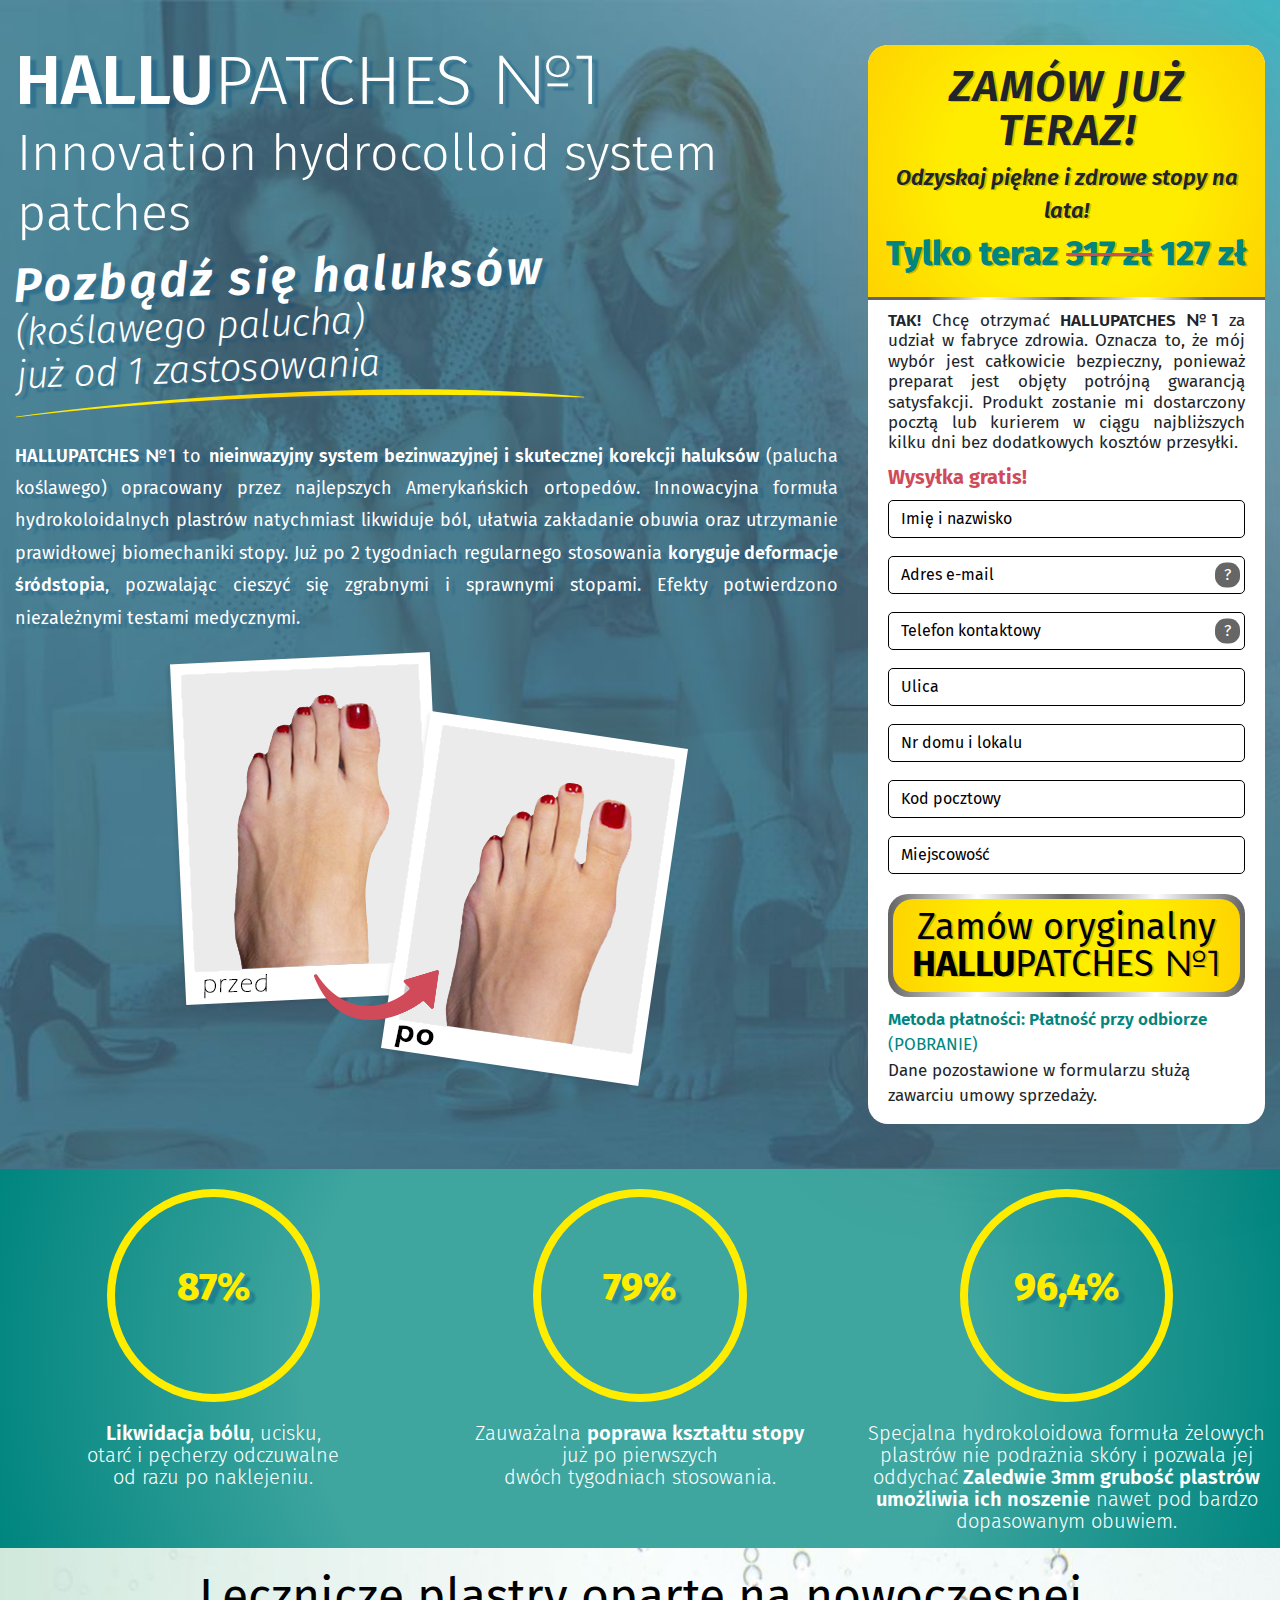
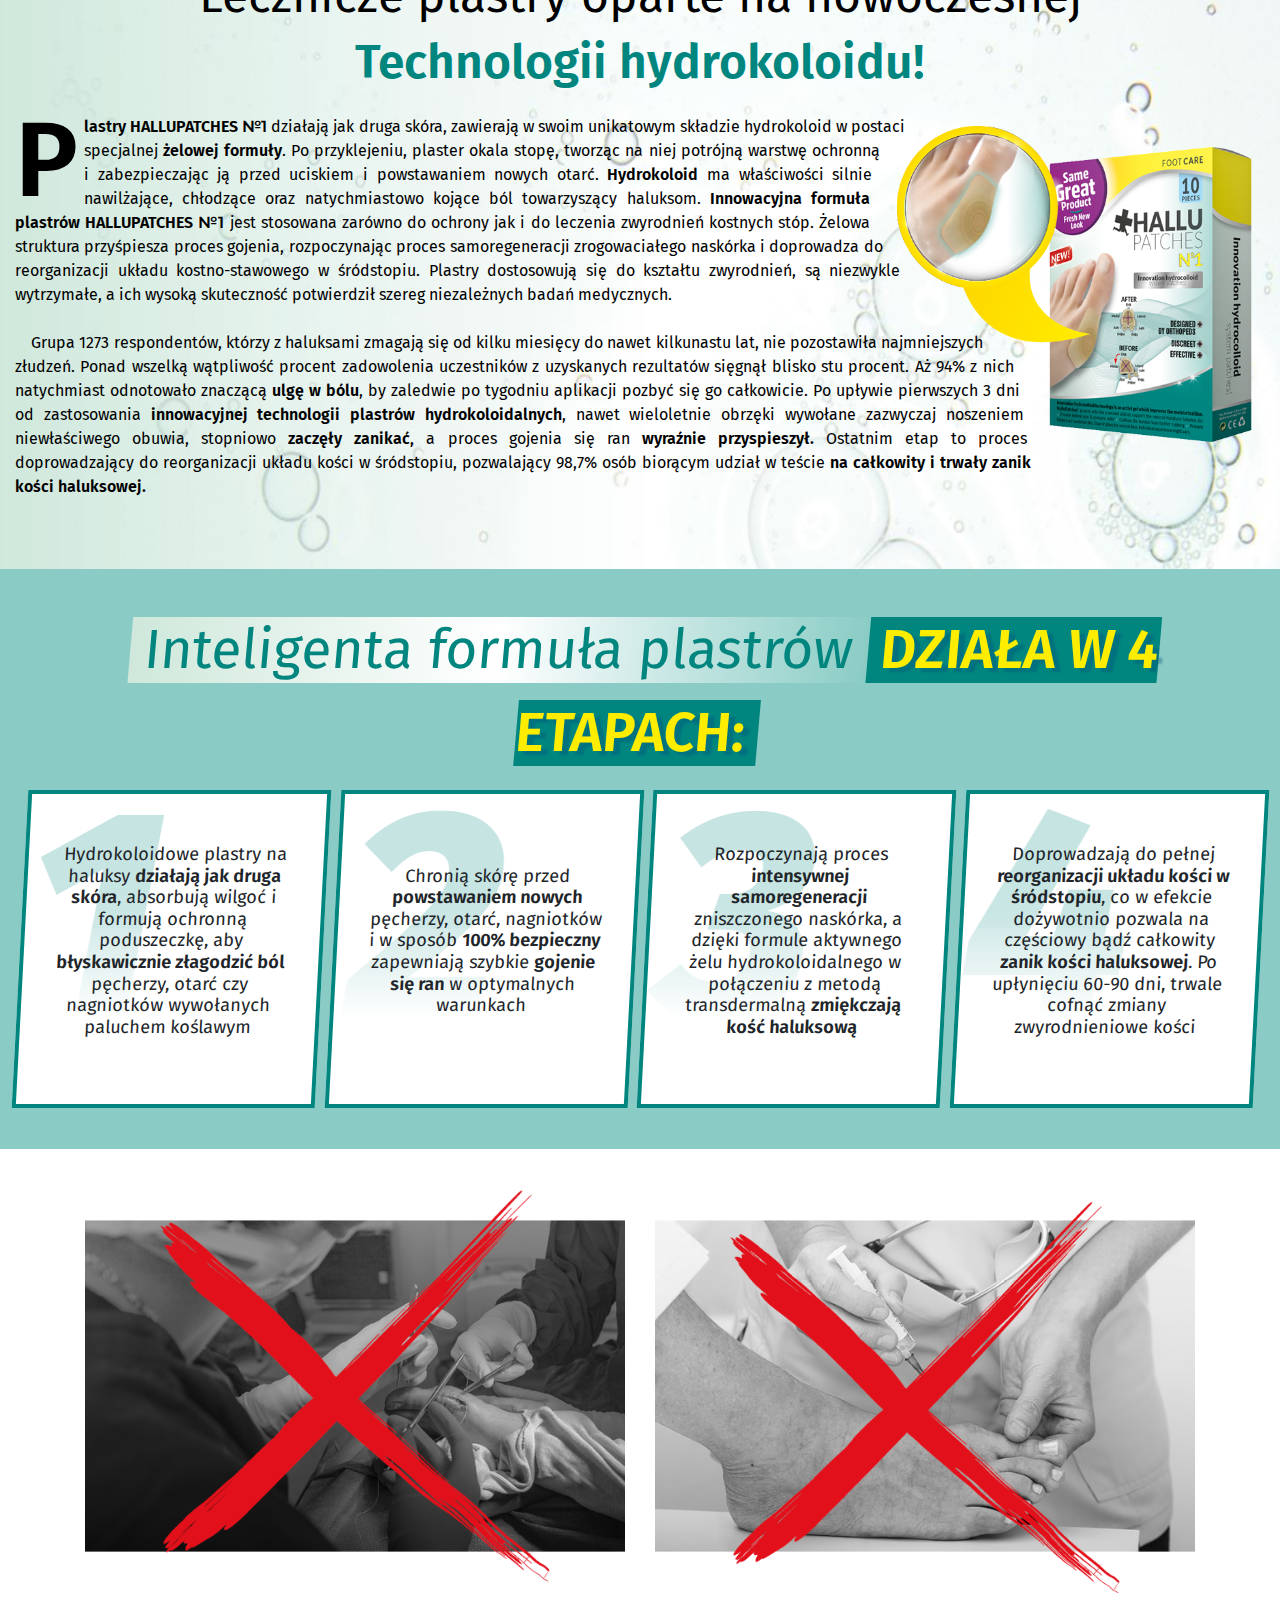
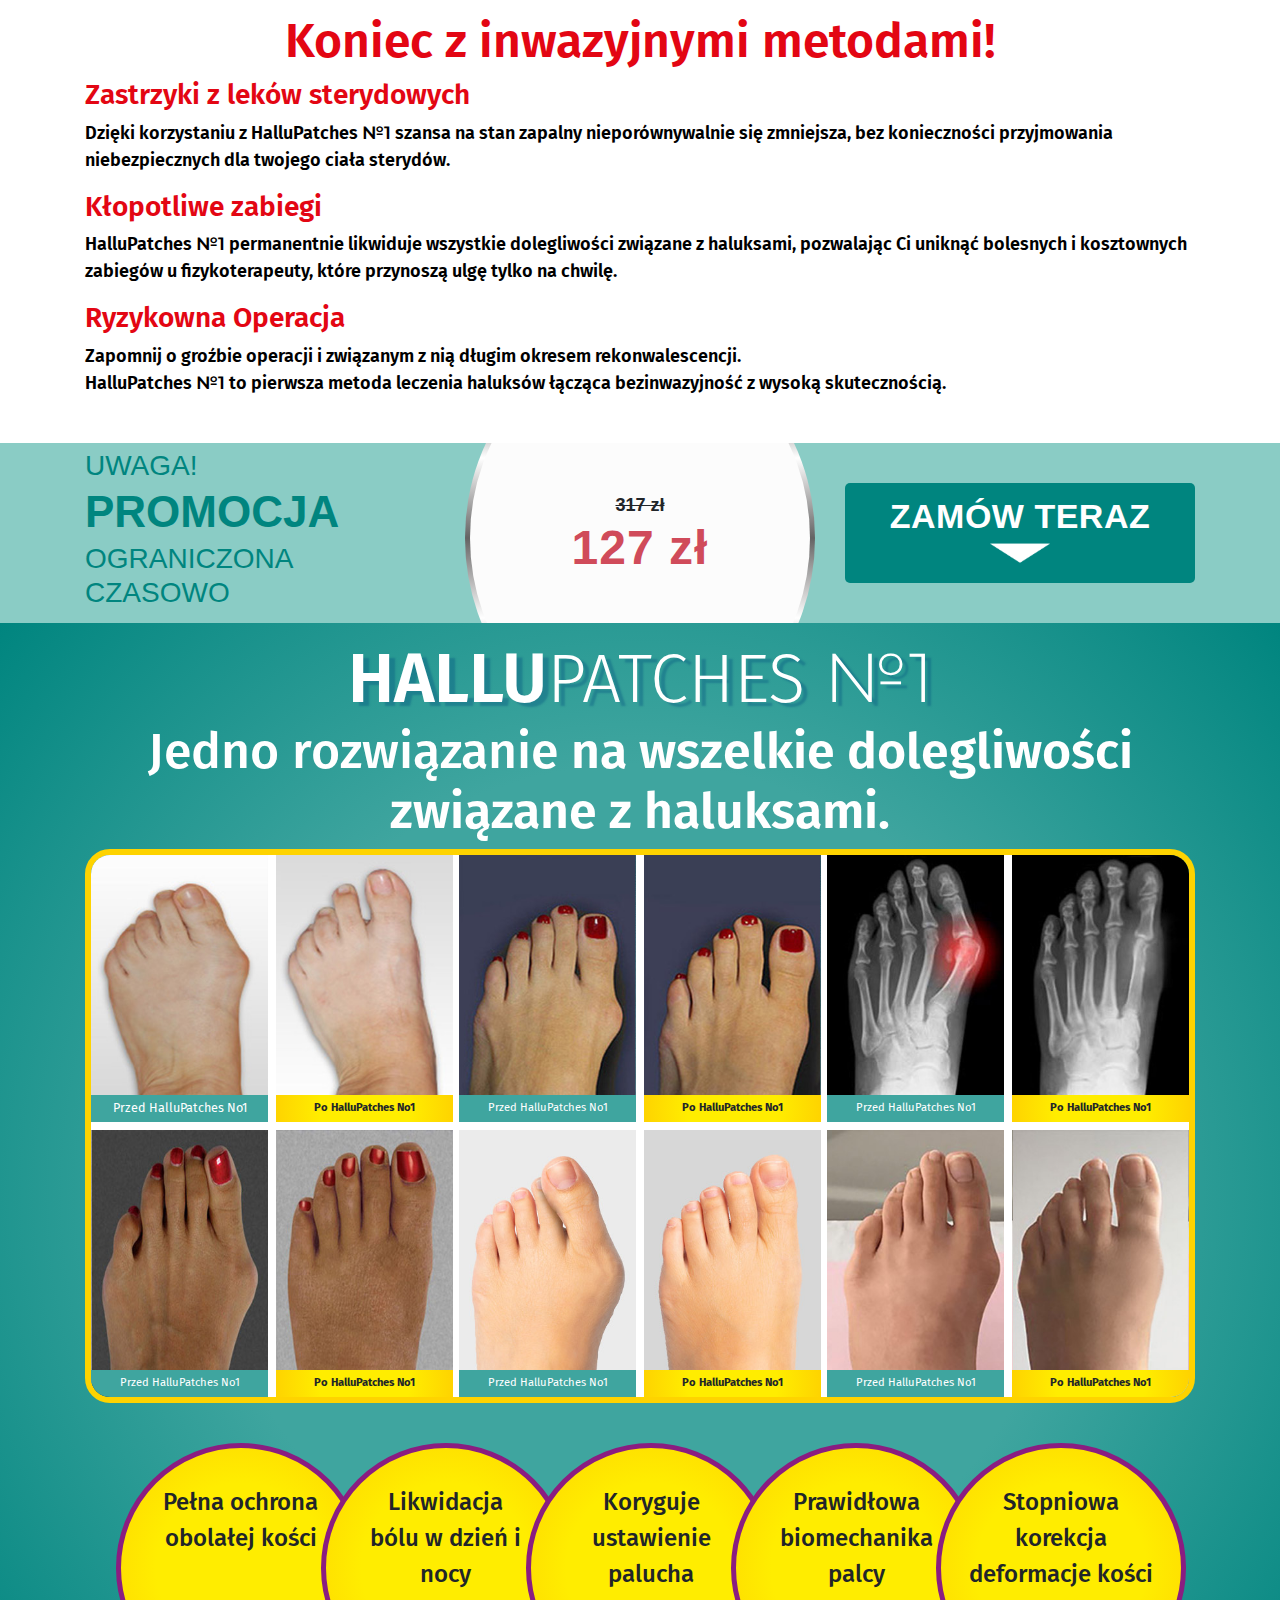
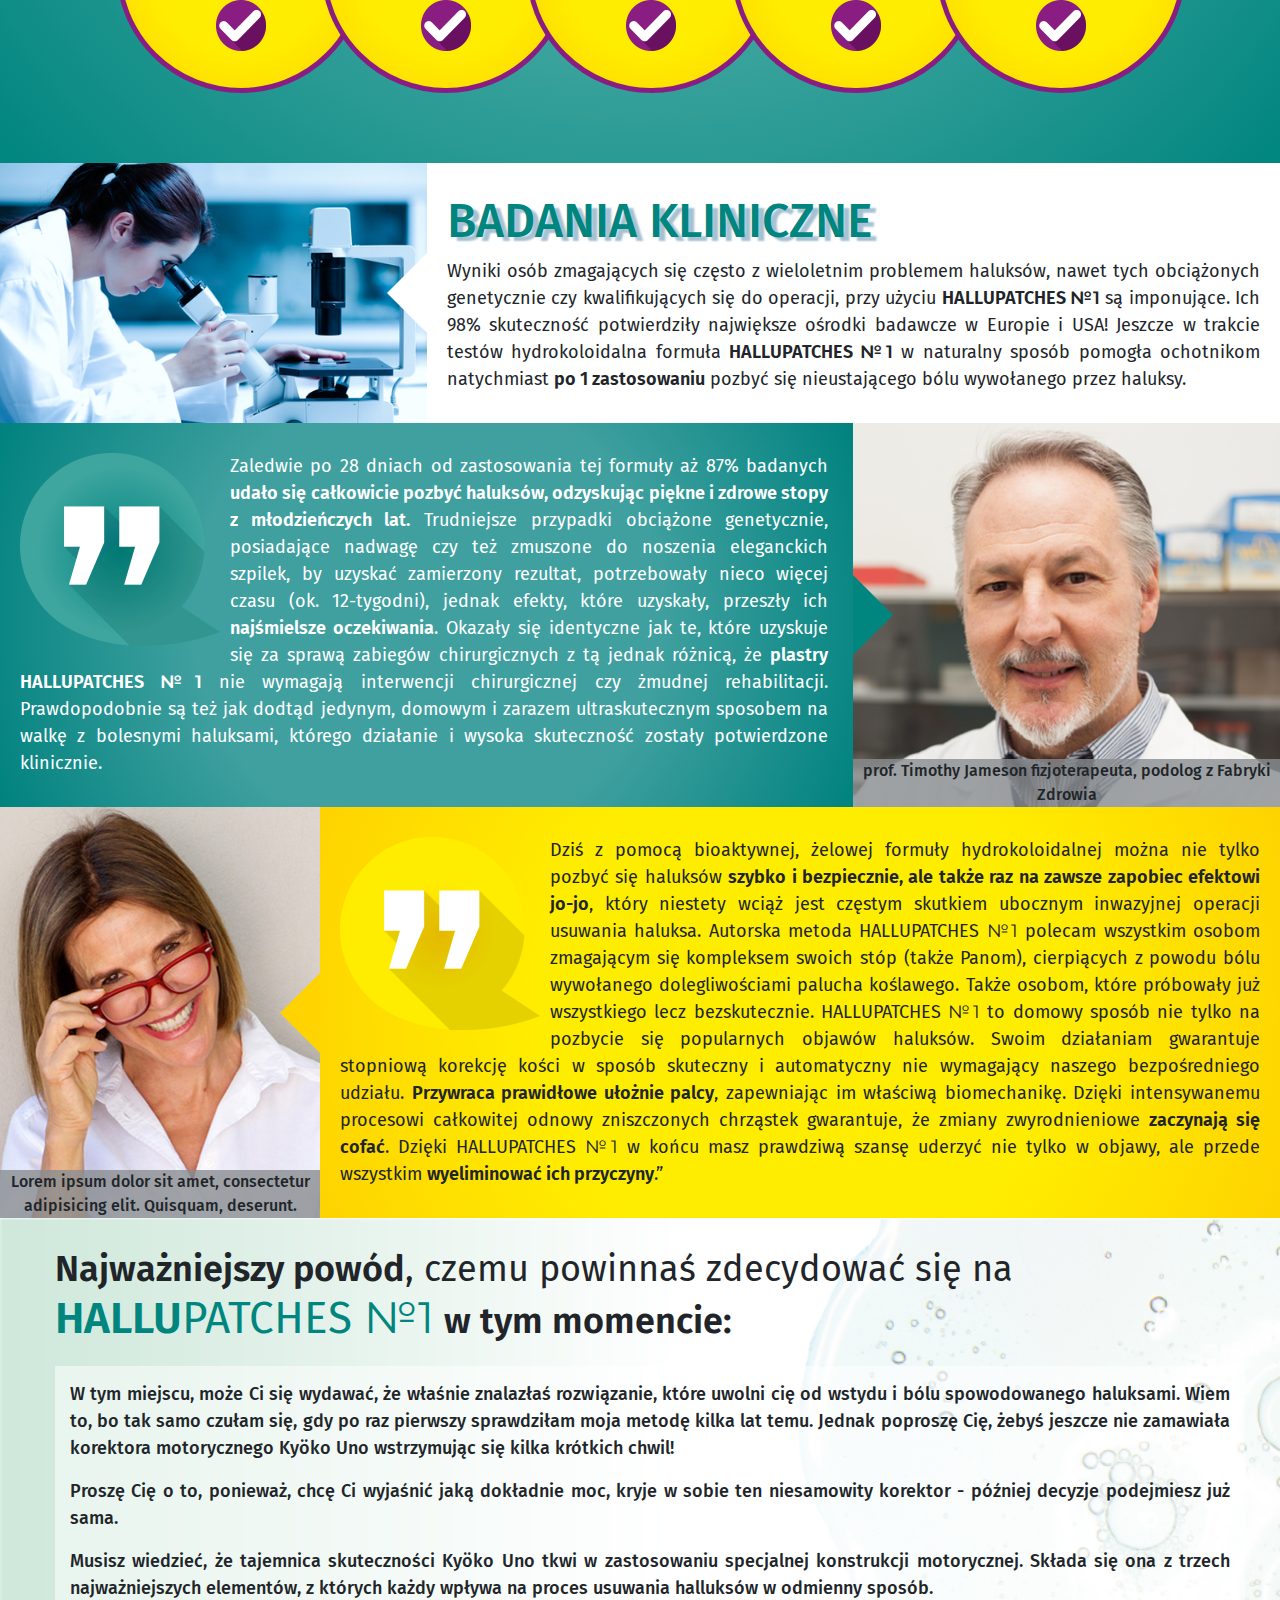
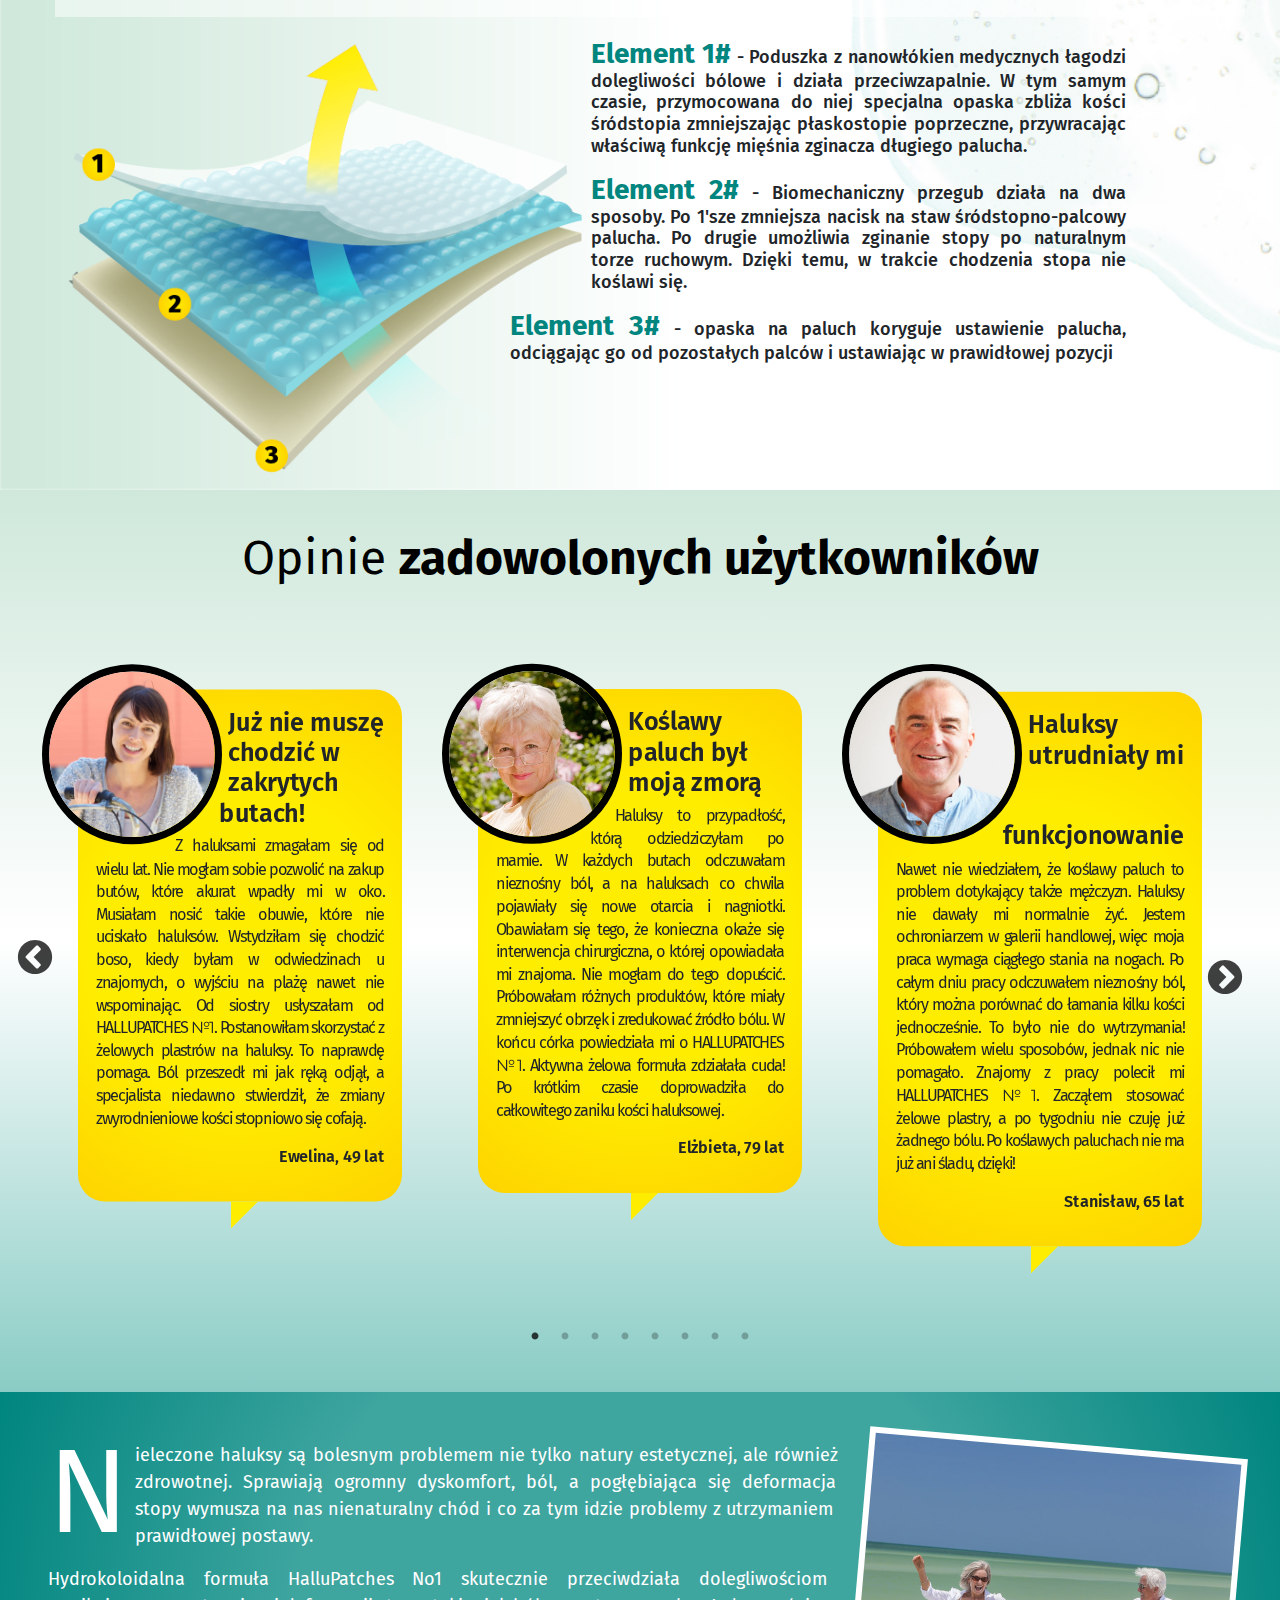
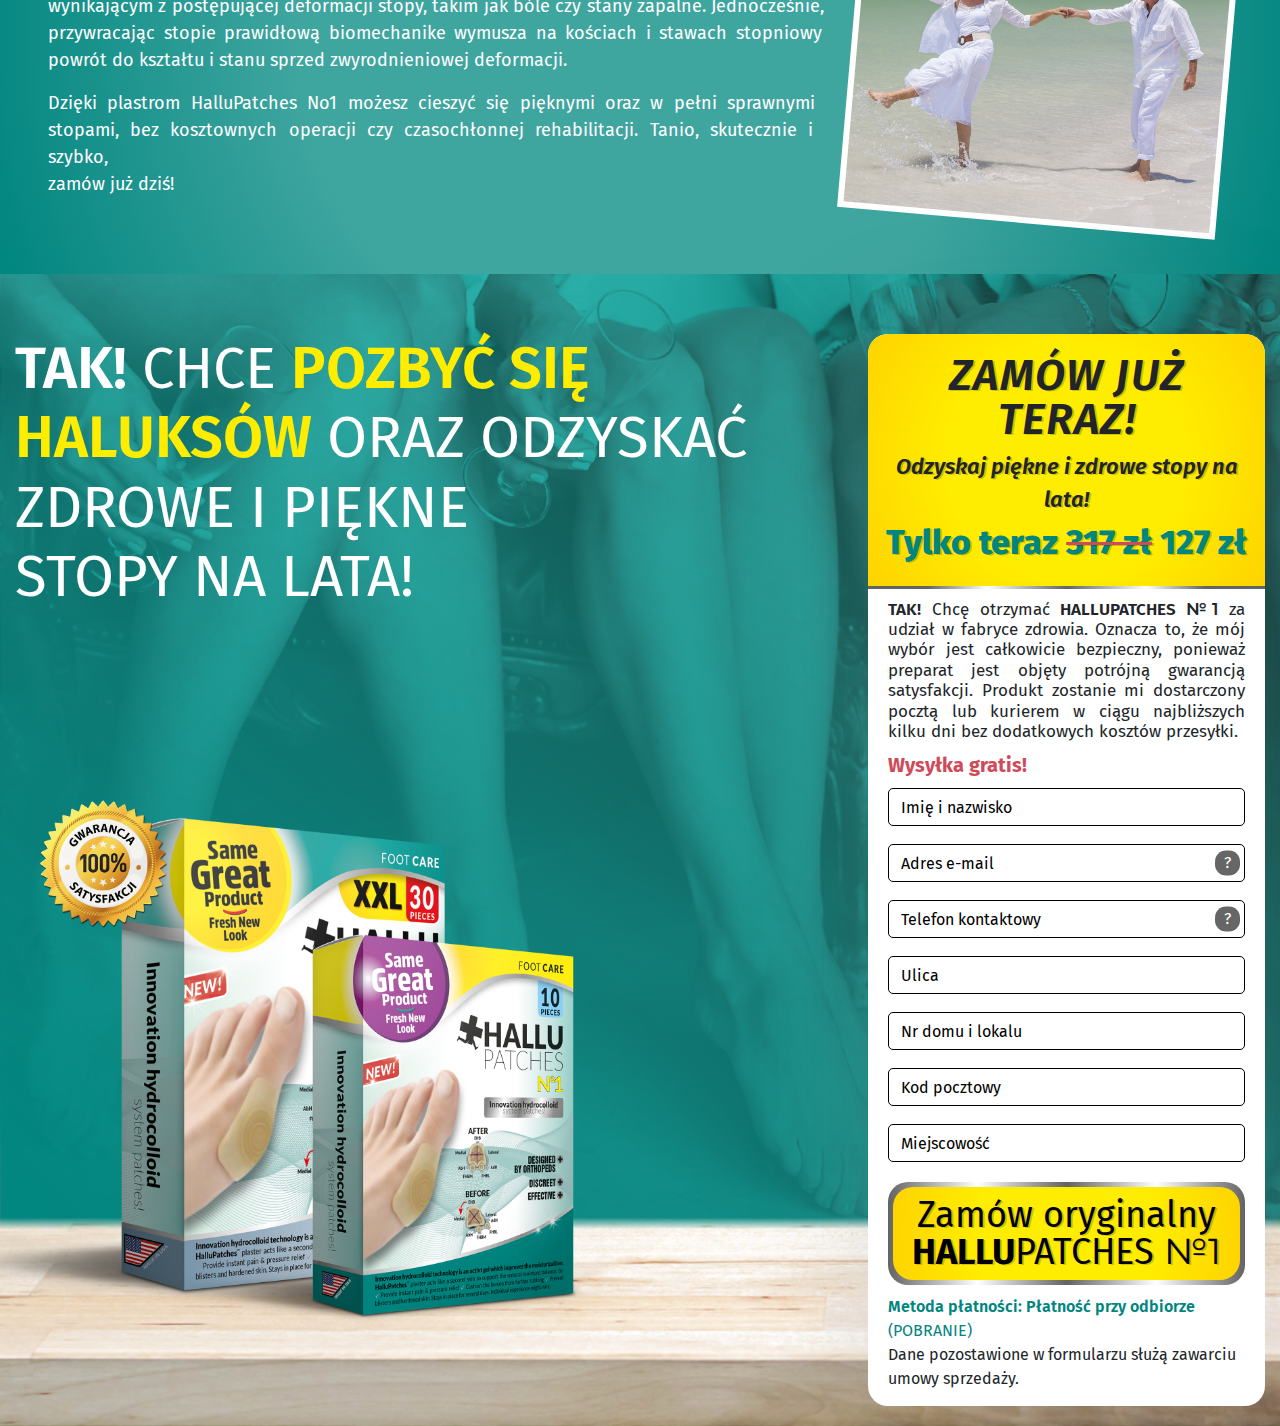
==== index.html @ 815f8127 "rwd-changes macbook pro 13''" ====
<!DOCTYPE html>
<html lang="pl">

<head>
    <meta charset="UTF-8">
    <title>Document</title>
    <meta name="viewport" content="width=device-width, initial-scale=1, shrink-to-fit=no">
    <meta http-equiv="x-ua-compatible" content="ie=edge">
    <link rel="stylesheet" href="https://maxcdn.bootstrapcdn.com/bootstrap/4.0.0-beta.2/css/bootstrap.min.css">
    <link rel="stylesheet" href="https://use.fontawesome.com/releases/v5.7.2/css/all.css" integrity="sha384-fnmOCqbTlWIlj8LyTjo7mOUStjsKC4pOpQbqyi7RrhN7udi9RwhKkMHpvLbHG9Sr" crossorigin="anonymous">
    <link href="https://fonts.googleapis.com/css?family=Fira+Sans:300,300i,400,400i,500,600,800,800i&display=swap" rel="stylesheet">
    <link href="https://fonts.googleapis.com/css?family=Montserrat:400,800&display=swap" rel="stylesheet">

    <link rel="stylesheet" href="assets/css/main.css">
    <link rel="stylesheet" href="assets/css/form.css">
    <link rel="stylesheet" href="assets/css/responsive.css">
    <link rel="stylesheet" href="assets/css/slick.css">
    <link rel="stylesheet" href="assets/css/slick-theme.css">
</head>

<body>

    <header>
        <div class="container">
            <div class="row">
                <div class="col-lg-8">
                    <h1 class="white">
                        <span class="bold">HALLU</span>PATCHES <span class="dif">&#8470;1</span>
                        <br />
                    </h1>
                    <h4>Innovation hydrocolloid system patches</h4>

                    <h2 class="white slanted-text"><span class="bold">Pozbądź się haluksów</span><br /> <span class="small">(koślawego palucha) <br / class="d-lg-block d-none"> już od 1 zastosowania</span></h2>
                    <img class="yellow-line" src="assets/img/yellow-line.png" alt="yellow-line">

                    <img class="product" src="assets/img/2_foto.png" alt="">

                    <p class="white text-justify header-text">
                        <span class="bold">HALLUPATCHES <span class="dif">&#8470;1</span></span> to <span class="bold">nieinwazyjny system bezinwazyjnej i skutecznej korekcji haluksów</span> (palucha koślawego) opracowany przez najlepszych Amerykańskich ortopedów. Innowacyjna formuła hydrokoloidalnych plastrów natychmiast likwiduje ból, ułatwia zakładanie obuwia oraz utrzymanie prawidłowej biomechaniki stopy. Już po 2 tygodniach regularnego stosowania <span class="bold">koryguje deformacje śródstopia</span>, pozwalając cieszyć się zgrabnymi i sprawnymi stopami. Efekty potwierdzono niezależnymi testami medycznymi.
                    </p>
                    
                     <img class="product-2" src="assets/img/2_foto.png" alt="">
                </div>
                <div class="col-lg-4">
                    <form id="shippingForm" action="special-offer.html" class="form" data-toggle="validator">
                        <legend>
                            <p class="mb-2" style="letter-spacing: 1.2px; line-height: 1;">ZAMÓW JUŻ TERAZ!</p>
                            <p id="legend-txt" class="text-center">Odzyskaj piękne i zdrowe stopy na lata!</p>

                            <p class="normal">Tylko teraz <span class="outer"><span class="line">317 zł</span></span> 127 zł</p>
                        </legend>
                        <div class="gray-line"></div>
                        <span class="form-txt text-justify form-header mb-2"><span class="bold">TAK!</span> Chcę otrzymać <span class="bold">HALLUPATCHES <span class="dif">&#8470;1</span></span> za udział w fabryce zdrowia. Oznacza to, że mój wybór jest całkowicie bezpieczny, ponieważ preparat jest objęty potrójną gwarancją satysfakcji. Produkt zostanie mi dostarczony pocztą lub kurierem w ciągu najbliższych kilku dni bez dodatkowych kosztów przesyłki.</span>
                        <span class="form-txt" style="font-weight: 700; color: #d04b5a;; font-size: 20px;">Wysyłka gratis!</span>
                        <div class="form-el">
                            <label for="name"></label>
                            <input id="orderFormName" required type="text" name="name" class="form-control" placeholder="Imię i nazwisko">
                        </div>
                        <div class="form-el">
                            <label for="email"></label>
                            <div class="input-tooltip">
                                <div class="myTooltip" id="tooltipMail" data-toggle="tooltip" data-placement="top" title="Dlaczego to jest ważne? Na Twój adres e-mail otrzymasz od nas potwierdzenie zamówienia oraz dodatkowe informacje takie jak link do śledzenia online statusu realizacji i dostawy zamówienia.">?</div>
                                <input id="orderFromMail" class="form-control" placeholder="Adres e-mail" oninvalid="this.setCustomValidity('Adres email jest nieprawidłowo wpisany. Prosimy o dokładne wpisanie adresu, gdyż jest on niezbędny w procesie weryfikacji zamówienia.')" oninput="this.setCustomValidity('')" required id="email" type="email" name="email">
                            </div>
                        </div>
                        <div class="form-el">
                            <label for="phone"></label>
                            <div class="input-tooltip">
                                <input id="orderFormPhone" class="form-control" placeholder="Telefon kontaktowy" oninvalid="this.setCustomValidity('Numer telefonu jest nieprawidłowo wpisany. Prosimy o dokładne wpisanie numeru, gdyż jest on niezbędny w procesie weryfikacji zamówienia.')" oninput="this.setCustomValidity('')" required id="phone" type="text" pattern="(?<!\w)(\(?(\+|00)?48\)?)?[ -]?\d{3}[ -]?\d{3}[ -]?\d{3}(?!\w)" name="phone">
                                <div class="myTooltip" id="tooltipPhone" data-toggle="tooltip" data-placement="top" title="Dlaczego muszę podać nr telefonu? Podany nr zostanie automatycznie autoryzowany do kontaktu z naszym biurem obsługi klienta. Na podany numer może również kontaktować się firma kurierska w celu umówienia dogodnego dla Państwa terminu odbioru przesyłki">?</div>
                            </div>
                        </div>
                        <div class="form-el">
                            <label for="adress"></label>
                            <input id="orderFormAdress" required type="text" name="adress" class="form-control" placeholder="Ulica">
                        </div>
                        <div class="form-el">
                            <label for="adress-cdn"></label>
                            <input id="orderFormAdressCdn" required type="text" name="adress-cdn" pattern="(?=.*\d).{1,}" class="form-control" placeholder="Nr domu i lokalu">
                        </div>
                        <div class="form-el">
                            <label for="postCode"></label>
                            <div class="form-el--postCode">
                                <input id="orderFormCode" required id="postalCode" type="text" pattern="\d{2}-\d{3}" name="postalCode" class="form-control post-code" placeholder="Kod pocztowy" oninvalid="this.setCustomValidity('Niepoprawny format kodu pocztowego np. 01-234')" oninput="this.setCustomValidity('')">
                            </div>
                        </div>
                        <div class="form-el">
                            <label for="city"></label>
                            <input id="orderFormCity" required type="text" name="city" class="form-control" placeholder="Miejscowość">
                        </div>

                        <div class="wrap-btn">
                            <!--  <a href="">
                                <img src="assets/img/button.png" alt="button" class="butn-img">
                            </a>-->
                            <button id="orderFormBtn" type="submit" class="btn-order preventPopup">
                                <span class="btn-text">
                                    Zamów oryginalny <b>HALLU</b>PATCHES <span class="dif">&#8470;1</span>
                                </span>
                            </button>
                        </div>



                        <span class="form-txt" style="font-size: 17px; color: rgb(0, 133, 127);"><span class="bold">Metoda płatności: Płatność przy odbiorze</span> <br />(POBRANIE)</span>

                        <span class="form-txt " style="font-size: 17px;">Dane pozostawione w formularzu służą zawarciu umowy sprzedaży.</span>



                    </form>

                </div>
            </div>
        </div>
    </header>

    <section id="effectiveness">
        <div class="container">
            <div class="row">
                <div class="col-md-4 px-0">
                    <div class="circle">
                        <p class="circle-text">87%</p>
                    </div>
                    <p>
                        <span class="bold">Likwidacja bólu</span>, ucisku, <br /> otarć i pęcherzy odczuwalne <br /> od razu po naklejeniu.
                    </p>
                </div>
                <div class="col-md-4 px-0">
                    <div class="circle">
                        <p class="circle-text">79%</p>
                    </div>
                    <p>
                        Zauważalna <span class="bold">poprawa kształtu stopy</span> <br /> już po pierwszych <br /> dwóch tygodniach stosowania.
                    </p>
                </div>
                <div class="col-md-4 px-0">
                    <div class="circle">
                        <p class="circle-text">96,4%</p>
                    </div>
                    <p>
                        Specjalna hydrokoloidowa formuła żelowych plastrów nie podrażnia skóry i pozwala jej oddychać<span class="bold"> Zaledwie 3mm grubość plastrów umożliwia ich noszenie</span> nawet pod bardzo dopasowanym obuwiem.
                    </p>
                </div>
            </div>
        </div>
    </section>

    <section id="merge">
        <section id="about">
            <div class="container">
                <h2 class="gray text-center">Lecznicze plastry oparte na nowoczesnej </h2>
                <h2 class="green text-center mb-4">
                    <span class="bold">Technologii hydrokoloidu!</span>
                </h2>

                <div class="newspaper gray text-justify">
                    <img class="d-none d-md-block" src="assets/img/Stopa_z_plastrem_lupa.png" alt="">
                    <span class="bold">Plastry HALLUPATCHES <span class="dif">&#8470;1</span></span> działają jak druga skóra, zawierają w swoim unikatowym składzie hydrokoloid w postaci specjalnej <span class="bold">żelowej formuły</span>. Po przyklejeniu, plaster okala stopę, tworząc na niej potrójną warstwę ochronną i zabezpieczając ją przed uciskiem i powstawaniem nowych otarć. <span class="bold">Hydrokoloid</span> ma właściwości silnie nawilżające, chłodzące oraz natychmiastowo kojące ból towarzyszący haluksom. <span class="bold">Innowacyjna formuła plastrów HALLUPATCHES <span class="dif">&#8470;1</span></span> jest stosowana zarówno do ochrony jak i do leczenia zwyrodnień kostnych stóp. Żelowa struktura przyśpiesza proces gojenia, rozpoczynając proces samoregeneracji zrogowaciałego naskórka i doprowadza do reorganizacji układu kostno-stawowego w śródstopiu. Plastry dostosowują się do kształtu zwyrodnień, są niezwykle wytrzymałe, a ich wysoką skuteczność potwierdził szereg niezależnych badań medycznych.
                    <br /><br />
                    &nbsp;&nbsp;&nbsp;&nbsp;Grupa 1273 respondentów, którzy z haluksami zmagają się od kilku miesięcy do nawet kilkunastu lat, nie pozostawiła najmniejszych złudzeń. Ponad wszelką wątpliwość procent zadowolenia uczestników z uzyskanych rezultatów sięgnął blisko stu procent. Aż 94% z nich natychmiast odnotowało znaczącą <span class="bold">ulgę w bólu</span>, by zaledwie po tygodniu aplikacji pozbyć się go całkowicie. Po upływie pierwszych 3 dni od zastosowania <span class="bold">innowacyjnej technologii plastrów hydrokoloidalnych</span>, nawet wieloletnie obrzęki wywołane zazwyczaj noszeniem niewłaściwego obuwia, stopniowo <span class="bold">zaczęły zanikać,</span> a proces gojenia się ran <span class="bold">wyraźnie przyspieszył.</span> Ostatnim etap to proces doprowadzający do reorganizacji układu kości w śródstopiu, pozwalający 98,7% osób biorącym udział w teście <span class="bold">na całkowity i trwały zanik kości haluksowej.</span>

                </div>


            </div>
        </section>

        <section id="stages">
            <div class="container">
                <div class="row">
                    <div class="slant text-center">
                        <p>
                            <span class="elo">&nbsp;Inteligenta formuła plastrów </span><span class="olo bold">&nbsp;DZIAŁA W 4 ETAPACH:&nbsp;</span>
                        </p>
                    </div>

                    <div class="row">
                        <div class="col-xl-3 mb-xl-0 mb-3 cutout-box">
                            <div class="cutout nr1">

                                <p>
                                    Hydrokoloidowe plastry na haluksy <span class="bold">działają jak druga skóra</span>, absorbują wilgoć i formują ochronną poduszeczkę, aby <span class="bold">błyskawicznie złagodzić ból</span> pęcherzy, otarć czy nagniotków wywołanych paluchem koślawym
                                </p>

                            </div>

                            <img src="assets/img/arrow.png" alt="" class="arrow">
                        </div>
                        <div class="col-xl-3 mb-xl-0 mb-3 cutout-box">
                            <div class="cutout-2 nr2">
                                <p>
                                    Chronią skórę przed <span class="bold">powstawaniem nowych</span> pęcherzy, otarć, nagniotków i w sposób <span class="bold">100% bezpieczny</span> zapewniają szybkie <span class="bold">gojenie się ran</span> w optymalnych warunkach
                                </p>
                            </div>

                            <img src="assets/img/arrow.png" alt="" class="arrow">
                        </div>
                        <div class="col-xl-3 mb-xl-0 mb-3 cutout-box">
                            <div class="cutout-2 nr3">
                                <p>
                                    Rozpoczynają proces <span class="bold">intensywnej samoregeneracji</span> zniszczonego naskórka, a dzięki formule aktywnego żelu hydrokoloidalnego w połączeniu z metodą transdermalną <span class="bold">zmiękczają kość haluksową</span>
                                </p>
                            </div>
                            <img src="assets/img/arrow.png" alt="" class="arrow">
                        </div>
                        <div class="col-xl-3 mb-xl-0 mb-3 cutout-box">
                            <div class="cutout-3 nr4">
                                <p>
                                    Doprowadzają do pełnej <span class="bold">reorganizacji układu kości w śródstopiu</span>, co w efekcie dożywotnio pozwala na częściowy bądź całkowity <span class="bold">zanik kości haluksowej</span>. Po upłynięciu 60-90 dni, trwale cofnąć zmiany zwyrodnieniowe kości
                                </p>
                            </div>

                        </div>

                    </div>
                </div>
            </div>
        </section>
    </section>

    <!--<section id="ifListFirst">
        <div class="container">
            
            <h2 class="white">Dlatego, jeśli masz już dość:</h2>
            <ul>
                <li>
                   <b>Zastrzyki z leków sterydowych.</b> 
Dzięki korzystaniu z Hallu Solution szansa na stan zapalny nieporównywalnie się zmniejsza, bez konieczności przyjmowania niebezpiecznych dla twojego ciała sterydów.
                </li>
                <li>
                  <b> Kłopotliwe zabiegi </b>
Hallu Solution permanentnie likwiduje wszystkie dolegliwości związane z haluksami, pozwalając Ci uniknąć bolesnych i kosztownych zabiegów u fizykoterapeuty, które przynoszą ulgę tylko na chwilę.
                </li>
                <li class="mt-3">
                    <b>Ryzykowna Operacja</b> 
Zapomnij o groźbie operacji i związanym z nią długim okresem rekonwalescencji. Hallu Solution to pierwsza metoda leczenia haluksów łącząca bezinwazyjność z wysoką skutecznością.
                </li>
            </ul>
        </div>
    </section>

    <section id="ifListSecond">
        <div class="container-fluid">
            <div class="row">
                <div class="col-md-6 bg"></div>
                <div class="col-md-6 pointed">
                    <h2>Jeśli chcesz uniknąć:</h2>
                    <ul>
                        <li>
                            Nieprzyjemnej i niebezpiecznej operacji, która i tak nie da Ci żadnej gwarancji wyleczenia haluksa,
                        </li>
                        <li>
                            Ciągłego wstydu i braku pewności siebie,
                        </li>
                        <li>
                            Chodzenia w za dużych butach i bycia obiektem kpin ze strony znajomych,
                        </li>
                        <li>
                            Żmudnej rehabilitacji i rekonwalescencji,
                        </li>
                        <li>
                            Chwilowych bądź żadnych rezultatów,
                        </li>
                        <li>
                            Ciągłego stania w kolejkach do specjalistów i nieustannego proszenia się o pomoc.
                        </li>
                    </ul>
                </div>
            </div>
        </div>
    </section>-->

    <!--
    <section id="hexagon-box">
        <div class="container">
            <h2 class="green text-center">
                Dzięki <span class="bold">HALLU</span>PATCHES &#8470;1
            </h2>
            <p class="text-center gray">
                Autorskiemu rozwiązaniu Amerykańskich biomedyków i specjalnej formule hydrokoloidalnej, możesz <b>w sposób 100% bezpieczny</b>, nie wymagający ingerencji chirurgów, drogich czy niebezpiecznych operacji błyskawicznie oraz z łatwością:
            </p>

            <div class="box">
                <div class="row pt-5 px-xl-0 px-5">
                    <div class="hexagon hex">
                        <span>
                            <p>
                                Skutecznie i wyjątkowo dyskretnie zmniejszyć ucisk na kość haluksową
                            </p>
                        </span>

                    </div>
                    <div class="hexagon hex-2">
                        <span>
                            <p>
                                Natychmiastowo uśmierzyć ból wywołany paluchem koślawym
                            </p>
                        </span>
                    </div>
                    <div class="hexagon hex-3">

                        <span>
                            <p>
                                Ochronić halluksy przed możliwymi otarciami i nagniotkami
                            </p>
                        </span>

                    </div>
                    <div class="hexagon last-hex">
                        <span>
                            <p>
                                Zapobiec powstawaniu nowych pęcherzy i otarć skóry na halluksach
                            </p>
                        </span>
                    </div>
                </div>
                <div class="row row-2 px-xl-0 px-5">
                    <div class="hexagon hex-5">
                        <span>
                            <p>
                                Rozpocząć proces samo-regeneracji naskórka i gojenia się ran wywołanych haluksami
                            </p>
                        </span>
                    </div>
                    <div class="hexagon hex-6">
                        <span>
                            <p>
                                Doprowadzić do pełnej reorganizacji układu kostno-stawowego śródstopia
                            </p>
                        </span>
                    </div>
                    <div class="hexagon hex-7">
                        <span>
                            <p>
                                Po upłynięciu 60-90 dni, trwale cofnąć zmiany zwyrodnieniowe kości
                            </p>
                        </span>
                    </div>
                </div>
                <div class="row row-3 px-xl-0 px-5">

                    <div class="hexagon hex-8">
                        <span>
                            <p>
                                Bez ingerencji chirurgicznej i formule aktywnego żelu hydrokolidalnego doprowadzić do stopniowego zaniku kości haluksowej
                            </p>
                        </span>
                    </div>
                </div>
            </div>
        </div>
    </section>
-->

    <section id="over">
        <div class="container">
            <div class="row">
                <div class="col-md-6 col-12 img-box">
                    <img src="assets/img/Operacja.png" alt="">
                </div>
                <div class="col-md-6 col-12 img-box">
                    <img src="assets/img/Zastrzyk.png" alt="">
                </div>
            </div>

            <h2 class="red text-center">Koniec z inwazyjnymi metodami!</h2>

            <h3 class="red">Zastrzyki z leków sterydowych</h3>
            <p class="gray">
                Dzięki korzystaniu z HalluPatches <span class="dif">&#8470;1</span> szansa na stan zapalny nieporównywalnie się zmniejsza,
                bez konieczności przyjmowania niebezpiecznych dla twojego ciała sterydów.
            </p>

            <h3 class="red">Kłopotliwe zabiegi</h3>
            <p class="gray">
                HalluPatches <span class="dif">&#8470;1</span> permanentnie likwiduje wszystkie dolegliwości związane z haluksami,
                pozwalając Ci uniknąć bolesnych i kosztownych zabiegów u fizykoterapeuty, które przynoszą ulgę tylko na chwilę.
            </p>

            <h3 class="red">Ryzykowna Operacja</h3>
            <p class="gray">
                Zapomnij o groźbie operacji i związanym z nią długim okresem rekonwalescencji.
                <br />
                HalluPatches <span class="dif">&#8470;1</span> to pierwsza metoda leczenia haluksów łącząca bezinwazyjność z wysoką skutecznością.
            </p>
        </div>
    </section>

    <section id="promo">
        <div class="container">
            <div class="row">
                <div class="col-lg-4 first-box">
                    <h3>
                        UWAGA!
                    </h3>
                    <h2><span class="bold">PROMOCJA</span></h2>
                    <h3>OGRANICZONA <br /> CZASOWO</h3>
                </div>
                <div class="col-lg-4">
                    <div class="grad">
                        <div class="middle-box">
                            <s><b>317 zł</b></s>
                            <h2 class="middle">127 zł</h2>
                        </div>
                    </div>
                </div>
                <div class="col-lg-4 right-box"><a class="order-link" href="#order"><button>ZAMÓW TERAZ <br />
                          <img class="promo-arrow" src="assets/img/WHITE-ARROW.png" alt=""></button></a></div>
            </div>
        </div>
    </section>

    <section id="effects">
        <div class="container">
            <h1 class="white text-center"><span class="bold">HALLU</span>PATCHES <span class="dif">&#8470;1</span></h1>
            <h4 class="white text-center">Jedno rozwiązanie <span class="bold">na wszelkie dolegliwości związane z haluksami.</span></h4>

            <!-- <div class="effects-box">
                <img src="assets/img/stopy.jpg" alt="">
            </div>-->

            <div class="effects-box-2 container">
                <div class="row">
                    <div class="col-lg-4 col-md-6 bor top first-pair left-pair">
                        <div class="row">
                            <div class="col-6 half left first">
                                <img src="assets/img/effects/hallu_1-1.jpg" alt="">
                                <div class="green-box">
                                    Przed HalluPatches No1
                                </div>
                            </div>
                            <div class="col-6 half right">
                                <img src="assets/img/effects/hallu_1-2.jpg" alt="">
                                <div class="yellow-box">
                                    Po HalluPatches No1
                                </div>
                            </div>
                        </div>
                    </div>
                    <div class="col-lg-4 col-md-6 center top first-pair right-pair no-right">
                        <div class="row">
                            <div class="col-6 half left">
                                <img src="assets/img/effects/hallu_3-1.jpg" alt="">
                                <div class="green-box">
                                    Przed HalluPatches No1
                                </div>
                            </div>
                            <div class="col-6 half right">
                                <img src="assets/img/effects/hallu_3-2.jpg" alt="">
                                <div class="yellow-box">
                                    Po HalluPatches No1
                                </div>
                            </div>
                        </div>
                    </div>
                    <div class="col-lg-4 col-md-6 bor-2 top second-pair left-pair no-left">
                        <div class="row">
                            <div class="col-6 half left">
                                <img src="assets/img/effects/hallu_7-1.jpg" alt="">
                                <div class="green-box">
                                    Przed HalluPatches No1
                                </div>
                            </div>
                            <div class="col-6 half right">
                                <img src="assets/img/effects/hallu_7-2.jpg" alt="">
                                <div class="yellow-box">
                                    Po HalluPatches No1
                                </div>
                            </div>
                        </div>
                    </div>

                    <div class="col-lg-4 col-md-6 bor second-pair right-pair no-right">
                        <div class="row">
                            <div class="col-6 half left">
                                <img src="assets/img/effects/hallu_4-1.jpg" alt="">
                                <div class="green-box">
                                    Przed HalluPatches No1
                                </div>
                            </div>
                            <div class="col-6  half right">
                                <img src="assets/img/effects/hallu_4-2.jpg" alt="">
                                <div class="yellow-box">
                                    Po HalluPatches No1
                                </div>
                            </div>
                        </div>
                    </div>
                    <div class="col-lg-4 col-md-6 center left-pair no-left">
                        <div class="row">
                            <div class="col-6 half left">
                                <img src="assets/img/effects/hallu_8-1.jpg" alt="">
                                <div class="green-box">
                                    Przed HalluPatches No1
                                </div>
                            </div>
                            <div class="col-6 half right">
                                <img src="assets/img/effects/hallu_8-2.jpg" alt="">
                                <div class="yellow-box">
                                    Po HalluPatches No1
                                </div>
                            </div>
                        </div>
                    </div>
                    <div class="col-lg-4  col-md-6 bor-2 last-right right-pair">
                        <div class="row">
                            <div class="col-6 half left no-bottom">
                                <img src="assets/img/effects/hallu_6-1.jpg" alt="">
                                <div class="green-box">
                                    Przed HalluPatches No1
                                </div>
                            </div>
                            <div class="col-6 half right no-bottom">
                                <img src="assets/img/effects/hallu_6-2.jpg" alt="">
                                <div class="yellow-box">
                                    Po HalluPatches No1
                                </div>
                            </div>
                        </div>
                    </div>
                </div>
            </div>

            <div class="row">

                <div class="circle-box">
                    <div class="circle-2 round-box1">
                        <div>
                            Pełna ochrona
                            obolałej kości
                            <br />
                            <br />
                            <img class="mt-2" src="assets/img/check.png" alt="">
                        </div>
                    </div>
                    <div class="circle-2 round-box2">
                        <div>
                            Likwidacja
                            bólu
                            w dzień i nocy
                            <br />

                            <img class="mt-2" src="assets/img/check.png" alt="">
                        </div>
                    </div>
                    <div class="circle-2 round-box3">
                        <div>
                            Koryguje
                            ustawienie
                            palucha
                            <br />
                            <img class="mt-2" src="assets/img/check.png" alt="">
                        </div>
                    </div>
                    <div class="circle-2 round-box4">
                        <div>
                            Prawidłowa
                            biomechanika
                            palcy
                            <br />
                            <img class="mt-2" src="assets/img/check.png" alt="">
                        </div>
                    </div>
                    <div class="circle-2 round-box5">
                        <div class="last">Stopniowa
                            korekcja
                            deformacje kości
                            <br />
                            <img class="mt-2" src="assets/img/check.png" alt="">
                        </div>
                    </div>
                </div>

            </div>

        </div>
    </section>




    <section id="doctor">
        <div class="container-fluid">


            <div class="row">
                <div class="col-lg-4 bg3 d-lg-block d-none">

                </div>

                <div class="col-lg-8 pointed-3">
                    <h2 class="green">BADANIA KLINICZNE</h2>


                    <p class="text-justify">
                        Wyniki osób zmagających się często z wieloletnim problemem haluksów, nawet tych obciążonych genetycznie czy kwalifikujących się do operacji, przy użyciu <span class="bold">HALLUPATCHES <span class="dif">&#8470;1</span></span> są imponujące. Ich 98% skuteczność potwierdziły największe ośrodki badawcze w Europie i USA! Jeszcze w trakcie testów hydrokoloidalna formuła <span class="bold">HALLUPATCHES <span class="dif">&#8470;1</span></span> w naturalny sposób pomogła ochotnikom natychmiast <span class="bold">po 1 zastosowaniu</span> pozbyć się nieustającego bólu wywołanego przez haluksy.
                    </p>
                </div>
            </div>

            <div class="row">
                <div class="col-lg-8 pointed-2">
                    <img src="assets/img/grn-icon.png" alt="">
                    <p class="drop-cap text-justify">
                        Zaledwie po
                        28 dniach od zastosowania tej formuły aż 87% badanych <span class="bold">udało się całkowicie pozbyć haluksów,
                            odzyskując piękne i zdrowe stopy z młodzieńczych lat.</span> Trudniejsze przypadki obciążone genetycznie,
                        posiadające nadwagę czy też zmuszone do noszenia eleganckich szpilek, by uzyskać zamierzony
                        rezultat, potrzebowały nieco więcej czasu (ok. 12-tygodni), jednak efekty, które uzyskały, przeszły
                        ich <span class="bold">najśmielsze oczekiwania</span>. Okazały się identyczne jak te, które uzyskuje się za sprawą zabiegów chirurgicznych z tą jednak różnicą, że <span class="bold">plastry HALLUPATCHES <span class="dif">&#8470;1</span></span> nie wymagają interwencji
                        chirurgicznej czy żmudnej rehabilitacji. Prawdopodobnie są też jak dodtąd jedynym, domowym i zarazem ultraskutecznym sposobem na walkę z bolesnymi haluksami, którego działanie i wysoka skuteczność zostały potwierdzone klinicznie.
                    </p>
                </div>
                <div class="col-lg-4 bg2 d-lg-block d-none">
                    <div class="gray-stripe">
                        prof. Timothy Jameson fizjoterapeuta, podolog z Fabryki Zdrowia
                    </div>
                </div>
            </div>

            <div class="row">
                <div class="col-lg-3 bg d-lg-block d-none">
                    <div class="gray-stripe">
                        Lorem ipsum dolor sit amet, consectetur adipisicing elit. Quisquam, deserunt.
                    </div>
                </div>
                <div class="col-lg-9 pointed">
                    <img src="assets/img/ylw-icon.png" alt="">

                    <p class="drop-cap text-justify">
                        Dziś z pomocą bioaktywnej, żelowej formuły hydrokoloidalnej można
                        nie tylko pozbyć się haluksów <span class="bold">szybko i bezpiecznie, ale także raz na zawsze zapobiec efektowi
                            jo-jo</span>, który niestety wciąż jest częstym skutkiem ubocznym inwazyjnej operacji usuwania haluksa. Autorska metoda
                        HALLUPATCHES <span class="dif">&#8470;1</span> polecam wszystkim osobom zmagającym się kompleksem swoich stóp (także Panom), cierpiących z powodu bólu wywołanego dolegliwościami palucha koślawego. Także osobom, które próbowały już wszystkiego lecz bezskutecznie. HALLUPATCHES <span class="dif">&#8470;1</span> to domowy sposób nie tylko na pozbycie się popularnych objawów haluksów. Swoim działaniam gwarantuje stopniową korekcję kości w sposób skuteczny i automatyczny nie wymagający naszego bezpośredniego udziału. <span class="bold">Przywraca prawidłowe ułożnie palcy</span>, zapewniając im właściwą biomechanikę. Dzięki intensywanemu procesowi całkowitej odnowy zniszczonych chrząstek gwarantuje, że zmiany zwyrodnieniowe <span class="bold">zaczynają się cofać</span>. Dzięki HALLUPATCHES <span class="dif">&#8470;1</span> w końcu masz prawdziwą szansę uderzyć nie tylko w objawy, ale przede wszystkim <span class="bold">wyeliminować ich przyczyny</span>.”

                    </p>
                </div>

            </div>


        </div>
    </section>

    <section id="construction">
        <div class="container-fluid" id="ord">

           
                <img id="build" src="assets/img/Plaster_BUDOWA-01.png" alt="">
           
            <div id="construction-header"><span class="bold">Najważniejszy powód</span>, czemu powinnaś zdecydować się na <span class="bigger"><span class="bold">HALLU</span>PATCHES <span class="dif">&#8470;1</span></span> <span class="bold">w tym momencie:</span> </div>
             
            <div id="construction-text">
                <p>
                    W tym miejscu, może Ci się wydawać, że właśnie znalazłaś rozwiązanie, które uwolni cię od wstydu i bólu spowodowanego haluksami. Wiem to, bo tak samo czułam się, gdy po raz pierwszy sprawdziłam moja metodę kilka lat temu. Jednak poproszę Cię, żebyś jeszcze nie zamawiała korektora motorycznego Kyöko Uno wstrzymując się kilka krótkich chwil!
                </p>
                <p>
                    Proszę Cię o to, ponieważ, chcę Ci wyjaśnić jaką dokładnie moc, kryje w sobie ten niesamowity korektor - później decyzje podejmiesz już sama.
                </p>
                <p class="mb-0">
                    Musisz wiedzieć, że tajemnica skuteczności Kyöko Uno tkwi w zastosowaniu specjalnej konstrukcji motorycznej. Składa się ona z trzech najważniejszych elementów, z których każdy wpływa na proces usuwania halluksów w odmienny sposób. 
                </p>
            </div>
          <img id="build-2" src="assets/img/Plaster_BUDOWA-01.png" alt="">
            
            <div id="elements-box">
                <p>
                    <span>Element 1#</span> - Poduszka z nanowłókien medycznych łagodzi dolegliwości bólowe i działa przeciwzapalnie. W tym samym czasie, przymocowana do niej specjalna opaska zbliża kości śródstopia zmniejszając płaskostopie poprzeczne, przywracając właściwą funkcję mięśnia zginacza długiego palucha. 
                </p>
                <p>
                    <span>Element 2#</span> - Biomechaniczny przegub działa na dwa sposoby. Po 1'sze zmniejsza nacisk na staw śródstopno-palcowy palucha. Po drugie umożliwia zginanie stopy po naturalnym torze ruchowym. Dzięki temu, w trakcie chodzenia stopa nie koślawi się. 
                </p>
                <p>
                    <span>Element 3#</span> - opaska na paluch koryguje ustawienie palucha, odciągając go od pozostałych palców i ustawiając w prawidłowej pozycji
                </p>
            </div>


        </div>
    </section>

    <section id="opinions">
        <div class="container">
            <h2 class="gray text-center mb-5">
                Opinie <b>zadowolonych użytkowników</b>
            </h2>
            <div class="slider carousel">
                <div>
                    <div class="wrapper">
                        <div class="text-bubble">
                            <div class="elem"></div>
                            <h3><span class="bold">Już nie muszę chodzić w zakrytych butach!</span></h3>

                            <img class="cus" src="assets/img/customers/customer-3.jpg" alt="">

                            <p class="first">
                                Z haluksami zmagałam się od wielu
                                lat. Nie mogłam sobie pozwolić na zakup
                                butów, które akurat wpadły mi w oko. Musiałam nosić
                                takie obuwie, które nie uciskało haluksów. Wstydziłam
                                się chodzić boso, kiedy byłam w odwiedzinach u znajomych, o wyjściu na plażę nawet nie wspominając. Od
                                siostry usłyszałam od HALLUPATCHES <span class="dif">&#8470;1</span>. Postanowiłam skorzystać z żelowych plastrów na haluksy.
                                To naprawdę pomaga. Ból przeszedł mi jak ręką
                                odjął, a specjalista niedawno stwierdził, że
                                zmiany zwyrodnieniowe kości stopniowo
                                się cofają.
                            </p>
                            <p class="text-right"><span class="bold">Ewelina, 49 lat</span></p>
                        </div>
                    </div>
                </div>

                <div>
                    <div class="wrapper">
                        <div class="text-bubble">
                            <div class="elem"></div>
                            <h3><span class="bold">Koślawy paluch był moją zmorą</span></h3>

                            <img class="cus" src="assets/img/customers/customer.jpg" alt="">

                            <p class="first">
                                Haluksy to przypadłość, którą odziedziczyłam po mamie. W każdych butach odczuwałam nieznośny ból, a na haluksach co chwila pojawiały się nowe otarcia i nagniotki. Obawiałam się tego,
                                że konieczna okaże się interwencja chirurgiczna, o której opowiadała mi znajoma. Nie mogłam
                                do tego dopuścić. Próbowałam różnych produktów, które miały zmniejszyć obrzęk i zredukować źródło
                                bólu. W końcu córka powiedziała mi o HALLUPATCHES <span class="dif">&#8470;1</span>. Aktywna żelowa formuła zdziałała cuda! Po
                                krótkim czasie doprowadziła do całkowitego zaniku kości haluksowej.
                            </p>
                            <p class="text-right"><span class="bold">Elżbieta, 79 lat</span></p>
                        </div>
                    </div>
                </div>

                <div>
                    <div class="wrapper">
                        <div class="text-bubble">
                            <div class="elem"></div>
                            <h3><span class="bold">Haluksy utrudniały mi funkcjonowanie</span></h3>

                            <img class="cus" src="assets/img/customers/customer-2.jpg" alt="">

                            <p class="first">
                                Nawet nie wiedziałem, że koślawy paluch to problem dotykający także mężczyzn. Haluksy nie
                                dawały mi normalnie żyć. Jestem ochroniarzem w galerii handlowej, więc moja praca wymaga
                                ciągłego stania na nogach. Po całym dniu pracy odczuwałem nieznośny ból, który można porównać
                                do łamania kilku kości jednocześnie. To było nie do wytrzymania! Próbowałem wielu sposobów, jednak
                                nic nie pomagało. Znajomy z pracy polecił mi HALLUPATCHES <span class="dif">&#8470;1</span>. Zacząłem stosować żelowe plastry,
                                a po tygodniu nie czuję już żadnego bólu. Po koślawych paluchach nie ma już ani śladu, dzięki!
                            </p>
                            <p class="text-right"><span class="bold">Stanisław, 65 lat</span></p>
                        </div>
                    </div>
                </div>

                <div>
                    <div class="wrapper">
                        <div class="text-bubble">
                            <div class="elem"></div>
                            <h3><span class="bold">Teraz lubię swoje stopy!</span></h3>

                            <img class="cus" src="assets/img/customers/customer-4.jpg" alt="">


                            <p class="first">
                                Kocham buty na wysokich obcasach, mogłabym zakładać je na każdą okazję. Niestety, zawsze wybieram fasony z wąskimi noskami, które niezbyt dobrze wpłynęły na wygląd moich stóp. Od ciągłego chodzenia w takim obuwiu nabawiłam się haluksów. Koślawe paluchy nie pozwalały mi już na zakładanie ukochanych szpilek. Nie chciałam z nich rezygnować, ale ból był coraz bardziej dokuczliwy. Od przyjaciółki usłyszałam o HALLUPATCHES <span class="dif">&#8470;1</span>, żelowej formule, która raz na zawsze miała rozprawić się z haluksami. Lecznicze plastry pomogły mi odzyskać piękne stopy, a ja znowu mogę zakładać ulubione buty.
                            </p>
                            <p class="text-right"><span class="bold">Mirka, 35 lat</span></p>
                        </div>
                    </div>
                </div>

                <div>
                    <div class="wrapper">
                        <div class="text-bubble">
                            <div class="elem"></div>
                            <h3><span class="bold">Wstyd? A co to takiego?</span></h3>

                            <img class="cus" src="assets/img/customers/customer-5.jpg" alt="">


                            <p class="first">
                                Przez wiele lat zmagałam się z koślawym paluchem, czego to ja nie próbowałam, żeby się go pozbyć. Nawet nie chcę liczyć, ile wydałam na te wszystkie ustrojstwa: gumowe ochraniacze, jakieś aparaty korekcyjne, kliny wkładane między palce, szyny…Bolało to tak, że czasami nie mogłam normalnie chodzić, ale się nie poddawałam. Próbowałam wszystkiego, jednak nic nie pomagało. Niedawno trafiłam na żelowe plastry i postanowiłam spróbować. Nie dość, że dopasowują się one do kształtu koślawego palucha, to jeszcze w ogóle ich nie czuć, a w dodatku naprawdę działają. Rewelacja!
                            </p>
                            <p class="text-right"><span class="bold">Halina, 52 lata</span></p>
                        </div>
                    </div>
                </div>


                <div>
                    <div class="wrapper">
                        <div class="text-bubble">
                            <div class="elem"></div>
                            <h3><span class="bold">Operacja już nie jest mi potrzebna</span></h3>

                            <img class="cus" src="assets/img/customers/customer-6.jpg" alt="">


                            <p class="first">
                                Wystraszyłam się, kiedy usłyszałam od lekarza o konieczności przeprowadzenia zabiegu. Będziemy musieli wyciąć klin kostny, droga pani – powiedział mi lekarz. Nie za bardzo wiedziałam, co do mnie mówił, ale domyśliłam się, że to nic przyjemnego i tak szybko nie będę mogła normalnie chodzić. Nie chciałam dopuścić do tego, żeby ktoś mi łamał kości! W zeszłą niedzielę odwiedził mnie syn i przyniósł mi żelowe plastry na haluksy. Jakoś nie wierzyłam, że pomogą, ale nic nie miałam do stracenia. Jakież było moje zdziwienie, kiedy po krótkim czasie kość haluksowa po prostu zniknęła. Dziękuję!
                            </p>
                            <p class="text-right"><span class="bold">Malwina, 80 lat</span></p>
                        </div>
                    </div>
                </div>

                <div>
                    <div class="wrapper">
                        <div class="text-bubble">
                            <div class="elem"></div>
                            <h3><span class="bold">Odzyskałam zdrowe stopy</span></h3>

                            <img class="cus" src="assets/img/customers/customer-7.jpg" alt="">


                            <p class="first">
                                Nigdy nie odmawiałam sobie jedzenia, nocne przekąski były dla mnie normą. Niezdrowe odżywianie doprowadziło do sporej nadwagi, a na jednej ze stóp pojawił się bolesny haluks. Zrozpaczona, wybrałam się do specjalisty, który na wstępie zaznaczył, że kilka kilogramów to ja powinnam zrzucić. Przyznaję, miał rację, ale nie po to do niego przyszłam, miałam przecież lustro i widziałam, że na brzuchu robi się coraz większa oponka. W drodze do domu spotkałam sąsiadkę, która wspomniała mi coś o jakichś żelowych plastrach na haluksy. Szybko je zamówiłam i nie musiałam długo czekać na efekty. Wreszcie mogę normalnie chodzić i w ogóle nie czuję bólu.
                            </p>
                            <p class="text-right"><span class="bold">Gabriela, 45 lat</span></p>
                        </div>
                    </div>
                </div>

                <div>
                    <div class="wrapper">
                        <div class="text-bubble">
                            <div class="elem"></div>
                            <h3><span class="bold">Wygrałem walkę z haluksami!</span></h3>

                            <img class="cus" src="assets/img/customers/customer-8.jpg" alt="">

                            <p class="first">
                                Kiedy byłem mały, zdiagnozowano u mnie płaskostopie. Nigdy się jakoś tym specjalnie nie przejmowałem, dopóki na stopie nie pojawił się uciążliwy haluks. Nawet nie wiedziałem, że płaskostopie może być przyczyną powstania koślawego palucha, a jednak…Zacząłem szukać jakiegoś rozwiązania, jednak nic nie było skuteczne. Separatory, korektory i inne „dobrodziejstwa” to tylko wyrzucanie pieniędzy w błoto. Byłem wściekły, kiedy na kolejne ustrojstwo przepuściłem pół wypłaty, a efekty były zerowe. Od brata usłyszałem o HALLUPATCHES <span class="dif">&#8470;1</span>. – plastrach na haluksy. Już po 1 zastosowaniu poczułem ogromną różnicę, a ból przeszedł jak ręką odjął. 
                            </p>
                            <p class="text-right"><span class="bold">Artur, 38 lat</span></p>
                        </div>
                    </div>
                </div>
            </div>
        </div>
    </section>

    <section id="caution">
        <div class="container">
            <div class="row">
                <div class="col-12 px-5">
                    <div class="couple-box">
                        <img src="assets/img/old-couple.jpg" alt="">
                    </div>
                    <p class="capital-n">
                        Nieleczone haluksy są bolesnym problemem nie tylko natury estetycznej, ale również zdrowotnej. Sprawiają ogromny dyskomfort, ból, a pogłębiająca się deformacja stopy wymusza na nas nienaturalny chód i co za tym idzie problemy z utrzymaniem prawidłowej postawy.
                    </p>
                    <p>
                        Hydrokoloidalna formuła HalluPatches No1 skutecznie przeciwdziała dolegliwościom wynikającym z postępującej deformacji stopy, takim jak bóle czy stany zapalne. Jednocześnie, przywracając stopie prawidłową biomechanike wymusza na kościach i stawach stopniowy powrót do kształtu i stanu sprzed zwyrodnieniowej deformacji.
                    </p>
                    <p>
                        Dzięki plastrom HalluPatches No1 możesz cieszyć się pięknymi oraz w pełni sprawnymi stopami, bez kosztownych operacji czy czasochłonnej rehabilitacji. Tanio, skutecznie i szybko, <br />zamów już dziś!
                    </p>
                </div>

            </div>
        </div>
    </section>

    <footer id="order">
        <div class="container">
            <div class="row">
                <div class="col-xl-8">
                    <h1>
                        <span class="bold">TAK!</span> <span class="thin"> CHCE <span class="yellow"><span class="bold">POZBYĆ SIĘ HALUKSÓW</span></span> ORAZ ODZYSKAĆ ZDROWE I PIĘKNE <br />STOPY NA LATA!</span>
                    </h1>

                    <img src="assets/img/product-box-mockup-v3.png" alt="">
                </div>
                <div class="col-xl-4">
                    <form id="shippingForm" action="special-offer.html" class="form" data-toggle="validator">
                        <legend>
                            <p class="mb-2" style="letter-spacing: 1.2px; line-height: 1;">ZAMÓW JUŻ TERAZ!</p>
                            <p id="legend-txt" class="text-center">Odzyskaj piękne i zdrowe stopy na lata!</p>

                            <p class="normal">Tylko teraz <span class="outer"><span class="line">317 zł</span></span> 127 zł</p>
                        </legend>
                        <div class="gray-line"></div>
                        <span class="form-txt text-justify form-header mb-2"><span class="bold">TAK!</span> Chcę otrzymać <span class="bold">HALLUPATCHES <span class="dif">&#8470;1</span></span> za udział w fabryce zdrowia. Oznacza to, że mój wybór jest całkowicie bezpieczny, ponieważ preparat jest objęty potrójną gwarancją satysfakcji. Produkt zostanie mi dostarczony pocztą lub kurierem w ciągu najbliższych kilku dni bez dodatkowych kosztów przesyłki.</span>
                        <span class="form-txt" style="font-weight: 700; color: #d04b5a;; font-size: 20px;">Wysyłka gratis!</span>
                        <div class="form-el">
                            <label for="name"></label>
                            <input id="orderFormName" required type="text" name="name" class="form-control" placeholder="Imię i nazwisko">
                        </div>
                        <div class="form-el">
                            <label for="email"></label>
                            <div class="input-tooltip">
                                <div class="myTooltip" id="tooltipMail-2" data-toggle="tooltip" data-placement="top" title="Dlaczego to jest ważne? Na Twój adres e-mail otrzymasz od nas potwierdzenie zamówienia oraz dodatkowe informacje takie jak link do śledzenia online statusu realizacji i dostawy zamówienia.">?</div>
                                <input id="orderFromMail" class="form-control" placeholder="Adres e-mail" oninvalid="this.setCustomValidity('Adres email jest nieprawidłowo wpisany. Prosimy o dokładne wpisanie adresu, gdyż jest on niezbędny w procesie weryfikacji zamówienia.')" oninput="this.setCustomValidity('')" required id="email" type="email" name="email">
                            </div>
                        </div>
                        <div class="form-el">
                            <label for="phone"></label>
                            <div class="input-tooltip">
                                <input id="orderFormPhone" class="form-control" placeholder="Telefon kontaktowy" oninvalid="this.setCustomValidity('Numer telefonu jest nieprawidłowo wpisany. Prosimy o dokładne wpisanie numeru, gdyż jest on niezbędny w procesie weryfikacji zamówienia.')" oninput="this.setCustomValidity('')" required id="phone" type="text" pattern="(?<!\w)(\(?(\+|00)?48\)?)?[ -]?\d{3}[ -]?\d{3}[ -]?\d{3}(?!\w)" name="phone">
                                <div class="myTooltip" id="tooltipPhone-2" data-toggle="tooltip" data-placement="top" title="Dlaczego muszę podać nr telefonu? Podany nr zostanie automatycznie autoryzowany do kontaktu z naszym biurem obsługi klienta. Na podany numer może również kontaktować się firma kurierska w celu umówienia dogodnego dla Państwa terminu odbioru przesyłki">?</div>
                            </div>
                        </div>
                        <div class="form-el">
                            <label for="adress"></label>
                            <input id="orderFormAdress" required type="text" name="adress" class="form-control" placeholder="Ulica">
                        </div>
                        <div class="form-el">
                            <label for="adress-cdn"></label>
                            <input id="orderFormAdressCdn" required type="text" name="adress-cdn" pattern="(?=.*\d).{1,}" class="form-control" placeholder="Nr domu i lokalu">
                        </div>
                        <div class="form-el">
                            <label for="postCode"></label>
                            <div class="form-el--postCode">
                                <input id="orderFormCode" required id="postalCode" type="text" pattern="\d{2}-\d{3}" name="postalCode" class="form-control post-code" placeholder="Kod pocztowy" oninvalid="this.setCustomValidity('Niepoprawny format kodu pocztowego np. 01-234')" oninput="this.setCustomValidity('')">
                            </div>
                        </div>
                        <div class="form-el">
                            <label for="city"></label>
                            <input id="orderFormCity" required type="text" name="city" class="form-control" placeholder="Miejscowość">
                        </div>

                        <div class="wrap-btn">
                            <!--  <a href="">
                                <img src="assets/img/button.png" alt="button" class="butn-img">
                            </a>-->
                            <button id="orderFormBtn" type="submit" class="btn-order preventPopup">
                                <span class="btn-text">
                                    Zamów oryginalny <b>HALLU</b>PATCHES <span class="dif">&#8470;1</span>
                                </span>
                            </button>
                        </div>



                        <span class="form-txt" style="font-size: 16px; color: rgb(0, 133, 127);"><span class="bold">Metoda płatności: Płatność przy odbiorze</span> <br />(POBRANIE)</span>

                        <span class="form-txt " style="font-size: 16px;">Dane pozostawione w formularzu służą zawarciu umowy sprzedaży.</span>



                    </form>

                </div>
            </div>
        </div>
    </footer>


    <!--POP UP-->
    <div id="exitpopup-modal">

        <div class="container-fluid">
            <div class="popup container" id="superpromotion">
                <div class="popup__content container-fluid">
                    <div class="row">
                        <div class="exitpopup-left col-4">
                            <p class="text-center">&nbsp;Przez najbliższe:</p>
                            <div id="clockdiv" class="col-12">

                                <div>
                                    <span class="hours"></span>

                                </div>
                                <div>
                                    <span class="minutes"></span>

                                </div>
                                <div>
                                    <span class="seconds"></span>

                                </div>
                            </div>

                            <p class="price">
                                <s>317zł</s> 127zł
                            </p>

                            <img src="assets/img/product-box-mockup.png" alt="">
                        </div>

                        <div class="exitpopup-right col-8">
                            <div class="exitpopup__header">
                                <div class="first">Jeszcze lepsza okazja</div>
                                <!-- <div class="second">
                                    <span>La speciale</span> <span class="blue">ginocchiera magnetica</span> </div>-->
                            </div>
                            <!--<div class="exitpopup__price">
                                <div>87 zł</div>
                                <div><s>117 zł</s></div>
                            </div>-->
                            <div class="exitpopup__desc"><span class="bold">HALLU</span>PATCHES <span class="dif">&#8470;1</span> o 2x wyższym stężeniu składników aktywnych!

                                Zamów dzisiaj i oszczędź dodatkowe pieniadze, otrzymaj darmową wysyłkę i gwarancję satysfakcji. PROMOCJA za chwilę przepadnie!</div>
                            <form class="form-2 exitpopup__form" id="newsletter-form" action="thanks.html">
                                <div class="row">
                                    <div class="col">
                                        <input type="text" required name="fname" placeholder="Imię i nazwisko">
                                    </div>
                                </div>
                                <div class="row">
                                    <div class="col">
                                        <input type="number" required name="phone" placeholder="Telefon">
                                    </div>
                                </div>
                                <button type="submit" class="submit-btn form__submit"><span>Zamów</span></button>
                            </form>
                        </div>

                    </div>
                </div>

                <div class="actions__cancel" onclick="javascript:jQuery('div#superpromotion').hide(); jQuery('#exitpopup-modal').hide();">
                    <button title="Close (Esc)" type="button" class="mfp-close">×</button> </div>

            </div>
        </div>
    </div>

    <script src="https://ajax.googleapis.com/ajax/libs/jquery/3.3.1/jquery.min.js"></script>
    <script src="https://cdnjs.cloudflare.com/ajax/libs/popper.js/1.14.7/umd/popper.min.js" integrity="sha384-UO2eT0CpHqdSJQ6hJty5KVphtPhzWj9WO1clHTMGa3JDZwrnQq4sF86dIHNDz0W1" crossorigin="anonymous"></script>
    <script src="https://stackpath.bootstrapcdn.com/bootstrap/4.3.1/js/bootstrap.min.js" integrity="sha384-JjSmVgyd0p3pXB1rRibZUAYoIIy6OrQ6VrjIEaFf/nJGzIxFDsf4x0xIM+B07jRM" crossorigin="anonymous"></script>
    <script src="assets/js/slick.js"></script>
    <script src="assets/js/main.js"></script>
</body>

</html>
---- assets/css/main.css ----
body {
  font-family: 'Fira Sans', sans-serif; }

/* ------TEXT----------- */
.bold {
  font-weight: 600; }

.white {
  color: white; }

.yellow {
  color: #ffed00; }

.gray {
  color: black; }

.green {
  color: #00857f; }

.red {
  color: #e30613; }

.dif {
  font-family: 'Montserrat', sans-serif; }

.first {
  font-size: 18px; }

/*-------TEXT END---------*/
header {
  background-image: url(../img/header-bg.jpg);
  background-size: cover;
  padding: 45px 0; }
  header .container {
    max-width: 1600px; }
  header h1 {
    font-weight: 300;
    line-height: 1;
    text-shadow: 6px 4px 2px rgba(0, 78, 127, 0.35); }
    header h1 span.yellow {
      font-weight: 500; }
  header h4 {
    font-weight: 300;
    /*background: rgb(100, 99, 99);
    background: linear-gradient(90deg, rgba(100, 99, 99, 1) 15%, rgba(255, 255, 255, 1) 30%, rgba(100, 99, 99, 1) 50%, rgba(255, 255, 255, 1) 70%, rgba(100, 99, 99, 1) 85%);*/
    border-radius: 10px;
    margin-left: 2px;
    color: white; }
  header .slanted-text {
    text-shadow: 6px 4px 2px rgba(0, 78, 127, 0.35);
    -webkit-transform: rotate(-2deg);
            transform: rotate(-2deg);
    line-height: .9;
    font-style: italic; }
    header .slanted-text .bold {
      letter-spacing: 3px; }
    header .slanted-text .small {
      font-weight: 300;
      letter-spacing: -.5px;
      line-height: .9; }
  header .yellow-line {
    margin-bottom: 20px;
    max-width: 100%; }
  header .product {
    width: 49%;
    margin-top: -9%;
    margin-right: -8%; }
  header .header-text {
    text-shadow: 6px 4px 2px rgba(0, 78, 127, 0.35); }

#effectiveness {
  background: #00857f;
  background: radial-gradient(circle, #3fa59f 50%, #00857f 100%);
  text-align: center; }
  #effectiveness .container {
    max-width: 1500px; }
    #effectiveness .container .circle {
      display: -webkit-box;
      display: -ms-flexbox;
      display: flex;
      border: 8px solid #ffed00;
      margin: 20px auto;
      width: 50%;
      border-radius: 50%;
      -webkit-box-align: center;
          -ms-flex-align: center;
              align-items: center;
      -webkit-box-pack: center;
          -ms-flex-pack: center;
              justify-content: center; }
      #effectiveness .container .circle p.circle-text {
        text-shadow: 6px 4px 2px rgba(0, 78, 127, 0.35);
        font-weight: 800;
        color: #ffed00; }
    #effectiveness .container p:not(.circle-text) {
      font-size: 20px;
      font-weight: 300;
      line-height: 1.1;
      color: white; }

#merge {
  background-image: url(../img/Kroki_bg.jpg);
  background-size: cover;
  overflow-x: hidden; }

#about {
  background-size: cover;
  padding: 20px 0 50px 0; }
  #about .container {
    max-width: 1500px; }
    #about .container h2 {
      font-weight: 400; }
    #about .container .newspaper {
      /*column-count: 2;
      column-gap: 40px;
      column-rule: 1px solid lightblue;*/
      margin-bottom: 20px; }
      #about .container .newspaper img {
        shape-outside: polygon(100% 0%, 100% 100%, 41% 100%, 37% 71%, 15% 51%, 5% 39%, 0% 28%, 1% 16%, 7% 8%, 23% 0%);
        float: right;
        width: 30%;
        margin-left: 20px; }
    #about .container .newspaper:first-letter {
      font-size: 106px;
      float: left;
      line-height: .8;
      margin-top: 4px;
      margin-right: 6px; }

#stages {
  /* background: linear-gradient(90deg, rgba(0, 133, 127, 0.5) 0%, rgba(0, 133, 127, 0) 100%);*/
  background-color: #8accc5;
  padding: 40px 0; }
  #stages .container {
    max-width: 1300px; }
  #stages .slant {
    -webkit-transform: skew(-5deg, 0);
            transform: skew(-5deg, 0); }
    #stages .slant p .elo {
      background: -webkit-gradient(linear, left top, right top, from(#cfe8db), color-stop(50%, white), to(#8accc5));
      background: linear-gradient(90deg, #cfe8db 0%, white 50%, #8accc5 100%);
      color: #00857f; }
    #stages .slant p .olo {
      background-color: #00857f;
      text-shadow: 6px 4px 2px rgba(0, 78, 127, 0.35);
      color: #ffed00; }
  #stages .cutout-box {
    padding-left: 5px;
    padding-right: 5px; }
    #stages .cutout-box .arrow {
      position: absolute;
      z-index: 8;
      top: 38%;
      right: -16%; }
    #stages .cutout-box .nr1 {
      background-image: url(../img/1.png); }
    #stages .cutout-box .nr2 {
      background-image: url(../img/2.png); }
    #stages .cutout-box .nr3 {
      background-image: url(../img/3.png); }
    #stages .cutout-box .nr4 {
      background-image: url(../img/4.png); }
    #stages .cutout-box .cutout-2,
    #stages .cutout-box .cutout,
    #stages .cutout-box .cutout-3 {
      position: relative;
      background-color: white;
      background-repeat: no-repeat;
      height: 100%;
      padding: 50px 30px;
      text-align: center;
      display: -webkit-box;
      display: -ms-flexbox;
      display: flex;
      -webkit-box-align: center;
          -ms-flex-align: center;
              align-items: center;
      -webkit-transform: skew(-3deg, 0);
              transform: skew(-3deg, 0);
      border: 4px solid #00857f; }
      #stages .cutout-box .cutout-2 p,
      #stages .cutout-box .cutout p,
      #stages .cutout-box .cutout-3 p {
        line-height: 1.2; }
  #stages .cutout:after,
  #stages .cutout-2:after,
  #stages .cutout-2:before,
  #stages .cutout-3:before {
    content: '';
    position: absolute;
    width: 40px;
    height: 80px;
    top: 50%;
    border-bottom: 3px solid #00857f;
    border-top: 3px solid #00857f;
    background: #8accc5; }
  #stages .cutout-2:before,
  #stages .cutout-3:before {
    left: -4px;
    -webkit-transform: translate(0, -46%) rotate(5deg) skew(5deg, 0);
            transform: translate(0, -46%) rotate(5deg) skew(5deg, 0);
    border-bottom-right-radius: 40px;
    border-top-right-radius: 40px;
    border-left: 0;
    border-right: 3px solid #00857f; }
  #stages .cutout-2:after,
  #stages .cutout:after {
    right: -4px;
    -webkit-transform: translate(0, -50%) rotate(5deg) skew(5deg, 0);
            transform: translate(0, -50%) rotate(5deg) skew(5deg, 0);
    border-bottom-left-radius: 40px;
    border-top-left-radius: 40px;
    border-left: 3px solid #00857f;
    border-right: 0; }

#hexagon-box {
  background-image: url(../img/hex-bg.jpg);
  background-size: cover;
  padding: 40px 0; }
  #hexagon-box .container {
    max-width: 1300px; }
    #hexagon-box .container h2 {
      font-weight: 300; }
    #hexagon-box .container p.gray {
      margin-bottom: 0; }

#doctor h2 {
  text-shadow: 6px 4px 2px rgba(0, 78, 127, 0.35); }
#doctor .container {
  max-width: 1255px;
  padding: 30px 0; }
  #doctor .container p {
    color: #00857f;
    text-align: justify; }
  #doctor .container .research {
    float: left;
    width: 25%;
    margin-right: 10px;
    border-top-left-radius: 20px;
    border-bottom-right-radius: 20px;
    border: 4px solid #00857f; }
#doctor .bg2 {
  background-image: url(../img/doctor.png);
  background-position: center;
  background-size: cover;
  padding-left: 0; }
#doctor .bg {
  background-image: url(../img/mrs-doctor-2.jpg);
  background-position: center;
  background-size: cover;
  padding-left: 0; }
#doctor .bg3 {
  background-image: url(../img/research.jpg);
  background-position: center;
  background-size: cover;
  padding-left: 0; }
#doctor .gray-stripe {
  position: absolute;
  bottom: 0;
  text-align: center;
  background-color: rgba(138, 141, 145, 0.8);
  width: 100%;
  font-weight: 500; }
#doctor .pointed {
  position: relative;
  background: #ffed00;
  background: radial-gradient(circle, #ffed00 50%, #fed300 100%);
  padding-top: 30px;
  padding-bottom: 30px; }
  #doctor .pointed img {
    float: left;
    margin-right: 10px;
    margin-bottom: 8px; }
  #doctor .pointed p {
    margin-bottom: 0; }
#doctor .pointed:after,
#doctor .pointed::after {
  display: block;
  position: absolute;
  top: 50%;
  -webkit-transform: translate(0, -50%);
          transform: translate(0, -50%);
  left: -40px;
  content: '';
  width: 0;
  height: 0;
  border-right: solid 40px #fed300;
  border-bottom: solid 40px transparent;
  border-top: solid 40px transparent; }
#doctor .pointed-2 {
  position: relative;
  background: #00857f;
  background: radial-gradient(circle, #3fa09f 50%, #00827f 100%);
  padding-top: 30px;
  padding-bottom: 30px; }
  #doctor .pointed-2 img {
    float: left;
    margin-right: 10px;
    margin-bottom: 8px; }
  #doctor .pointed-2 p {
    color: white;
    padding-right: 10px;
    margin-bottom: 0; }
#doctor .pointed-2:after,
#doctor .pointed-2::after {
  position: absolute;
  top: 50%;
  -webkit-transform: translate(0, -50%);
          transform: translate(0, -50%);
  right: -40px;
  content: '';
  width: 0;
  height: 0;
  border-left: solid 40px #00857f;
  border-bottom: solid 40px transparent;
  border-top: solid 40px transparent;
  z-index: 2; }
#doctor .pointed-3 {
  position: relative;
  background: white;
  padding-top: 30px;
  padding-bottom: 30px; }
  #doctor .pointed-3 img {
    float: left;
    margin-right: 10px;
    margin-bottom: 8px; }
  #doctor .pointed-3 p {
    margin-bottom: 0; }
#doctor .pointed-3:after,
#doctor .pointed-3::after {
  display: block;
  position: absolute;
  top: 50%;
  -webkit-transform: translate(0, -50%);
          transform: translate(0, -50%);
  left: -40px;
  content: '';
  width: 0;
  height: 0;
  border-right: solid 40px white;
  border-bottom: solid 40px transparent;
  border-top: solid 40px transparent; }

#promo {
  background-color: #8accc5;
  overflow: hidden;
  font-family: "Verdana", sans-serif; }
  #promo .middle-box,
  #promo .right-box {
    display: -webkit-box;
    display: -ms-flexbox;
    display: flex;
    -webkit-box-pack: center;
        -ms-flex-pack: center;
            justify-content: center;
    -webkit-box-align: center;
        -ms-flex-align: center;
            align-items: center;
    -webkit-box-orient: vertical;
    -webkit-box-direction: normal;
        -ms-flex-direction: column;
            flex-direction: column; }
  #promo .grad {
    background: -webkit-gradient(linear, left top, left bottom, color-stop(15%, #646363), color-stop(30%, white), color-stop(50%, #646363), color-stop(70%, white), color-stop(85%, #646363));
    background: linear-gradient(180deg, #646363 15%, white 30%, #646363 50%, white 70%, #646363 85%);
    width: 100%;
    -webkit-box-pack: center;
        -ms-flex-pack: center;
            justify-content: center;
    display: -webkit-box;
    display: -ms-flexbox;
    display: flex;
    padding: 5px;
    border-radius: 50%; }
    #promo .grad .middle-box {
      background: #fcfcfc;
      border-radius: 50%;
      z-index: 8;
      height: 100%;
      width: 100%;
      font-size: 18px; }
      #promo .grad .middle-box h2 {
        color: #d04b5a;
        font-weight: bold;
        letter-spacing: 1px; }
  #promo .right-box,
  #promo .first-box {
    height: 180px; }
  #promo .first-box {
    display: -webkit-box;
    display: -ms-flexbox;
    display: flex;
    -webkit-box-pack: center;
        -ms-flex-pack: center;
            justify-content: center;
    -webkit-box-orient: vertical;
    -webkit-box-direction: normal;
        -ms-flex-direction: column;
            flex-direction: column;
    color: #00857f; }
    #promo .first-box h3 {
      font-weight: 400; }
    #promo .first-box h2 {
      line-height: 1;
      font-size: 44px; }
  #promo .right-box button:hover {
    cursor: pointer; }
  #promo .right-box button {
    height: 100px;
    background-color: #00857f;
    border: 0;
    border-radius: 5px;
    font-size: 34px;
    color: white;
    padding: 10px 25px;
    font-weight: bold;
    line-height: 1;
    letter-spacing: .5px; }
    #promo .right-box button .promo-arrow {
      width: 20%; }

#construction {
  padding: 30px 20px 110px 40px;
  background-image: url(../img/Plaster_BUDOWA-BG-01.png);
  background-size: cover; }
  #construction #build {
    float: left;
    width: 45%;
    shape-outside: polygon(0% 100%, 0% 0%, 100% 0%, 100% 52%, 85% 52%, 85% 100%); }
  #construction #construction-header {
    font-size: 36px;
    line-height: 1.2;
    margin-bottom: 20px; }
    #construction #construction-header .bigger {
      font-size: 44px;
      color: #00857f; }
  #construction #construction-text {
    background-color: rgba(255, 255, 255, 0.5);
    padding: 15px;
    margin-bottom: 20px; }
  #construction #elements-box p {
    line-height: 1.2;
    padding-right: 10%; }
    #construction #elements-box p span {
      font-size: 28px;
      color: #00857f;
      font-weight: bold; }
  #construction p {
    font-size: 18px;
    font-weight: 500;
    text-align: justify; }
  #construction .patch-box {
    display: -webkit-box;
    display: -ms-flexbox;
    display: flex;
    -webkit-box-orient: vertical;
    -webkit-box-direction: normal;
        -ms-flex-direction: column;
            flex-direction: column;
    -webkit-box-pack: center;
        -ms-flex-pack: center;
            justify-content: center; }

/*
.list {
    list-style: none;
    
}

.item {
    display: block;
    clear: both;
    counter-increment: list;
    padding-bottom: 10px;
    font-size: 1.1rem;
    line-height: 1.375;
    position: relative;
}

.item:before {
    font-size: 30px;
    content: counter(list);
    width: 5rem;
    height: 5rem;
    float: left;
    margin: 0 1.5rem 0.75rem 0;
    color: #fdfdfd;
    background: #00827f linear-gradient(to bottom left, #00827f 25%, #FFEDBC);
    text-shadow: 0 0 2px #00827f;
    border-radius: 50%;
    display: inline-flex;
    align-items: center;
    justify-content: center;
    shape-outside: ellipse();
    z-index: 1;
}

.item:after {
    width: 2.5rem;
    height: 2.5rem;
    position: absolute;
    top: 0;
    left: 40px;
    content: "";
    background: #00827f;
    z-index: -1;
    border-top-left-radius: 3px;
    
}


.headline {
    padding: 0rem 0 0 0;
    margin: 0 0 1rem 0;
   font-size: 36px;
    margin-bottom: 0 !important;
    color:  #00827f;
}
*/
#opinions {
  padding: 40px 0;
  background: -webkit-gradient(linear, left top, left bottom, from(#cfe8db), color-stop(50%, white), to(#8accc5));
  background: linear-gradient(180deg, #cfe8db 0%, white 50%, #8accc5 100%); }
  #opinions .container {
    max-width: 1300px; }
    #opinions .container .col-4 {
      padding-left: 25px;
      padding-right: 25px; }
    #opinions .container h1 {
      font-weight: 300; }
    #opinions .container h2 {
      font-weight: 400; }
    #opinions .container .text-bubble {
      text-align: center;
      position: relative;
      background: radial-gradient(circle, #ffed00 50%, #fed300 100%);
      border-radius: 30px;
      padding: 20px;
      height: 100%;
         /* .first:first-letter {
         
     font-size: 40px;
     float: left;
     line-height: .8;
     margin-top: 4px;
     margin-right: 20px;
             

         }
         */ }
      #opinions .container .text-bubble img {
        display: block;
        width: 200px;
        height: 200px;
        position: absolute;
        border: 8px solid black;
        border-radius: 50%; }
      #opinions .container .text-bubble h3 {
        text-align: left; }
      #opinions .container .text-bubble .first {
        text-align: justify;
        line-height: 1.4;
        letter-spacing: -1.5px; }
      #opinions .container .text-bubble .elem {
        float: left;
        shape-outside: circle(100px at 35% 28%);
        width: 147px;
        height: 176px; }
    #opinions .container .text-bubble:after {
      content: '';
      position: absolute;
      bottom: 0;
      left: 50%;
      width: 0;
      height: 0;
      border: 30px solid transparent;
      border-top-color: #ffed00;
      border-bottom: 0;
      border-left: 0;
      margin-left: -10px;
      margin-bottom: -30px; }

#over {
  padding: 30px 0; }
  #over .img-box {
    margin-bottom: 20px; }
    #over .img-box img {
      width: 100%; }
  #over h2 {
    font-weight: 600; }
  #over h3 {
    font-weight: 600; }
  #over p {
    font-weight: 600;
    font-size: 18px; }

#effects {
  background: #00857f;
  background: radial-gradient(circle, #3fa59f 50%, #00857f 100%);
  padding: 20px 0; }
  #effects h1 {
    font-weight: 300;
    line-height: 1;
    text-shadow: 6px 4px 2px rgba(0, 78, 127, 0.35); }
  #effects p {
    font-size: 35px;
    font-weight: 300;
    margin-left: 2px;
    color: white;
    text-shadow: 6px 4px 2px rgba(0, 78, 127, 0.35); }
  #effects .effects-box-2 {
    border: 6px solid #fed300;
    border-radius: 25px;
    overflow: hidden; }
    #effects .effects-box-2 .green-box {
      color: white;
      text-align: center;
      background-color: #3fa59f;
      position: absolute;
      bottom: 0;
      width: 100%;
      height: 10%;
      font-size: .7em;
      display: -webkit-box;
      display: -ms-flexbox;
      display: flex;
      -webkit-box-align: center;
          -ms-flex-align: center;
              align-items: center;
      -webkit-box-pack: center;
          -ms-flex-pack: center;
              justify-content: center; }
    #effects .effects-box-2 .yellow-box {
      text-align: center;
      background: radial-gradient(circle, #ffed00 50%, #fed300 100%);
      position: absolute;
      bottom: 0;
      width: 100%;
      height: 10%;
      font-size: .7em;
      display: -webkit-box;
      display: -ms-flexbox;
      display: flex;
      -webkit-box-align: center;
          -ms-flex-align: center;
              align-items: center;
      -webkit-box-pack: center;
          -ms-flex-pack: center;
              justify-content: center;
      font-weight: bold; }
    #effects .effects-box-2 .half {
      padding: 0;
      height: 100%; }
      #effects .effects-box-2 .half img {
        width: 100%;
        height: 100%; }
  #effects .circle-box {
    margin-top: 40px;
    position: relative;
    width: 100%; }
    #effects .circle-box .circle-2 {
      width: 250px;
      height: 250px;
      background: radial-gradient(circle, #ffed00 50%, #fed300 100%);
      border-radius: 50%;
      border: 5px solid #8a1d81;
      display: -webkit-box;
      display: -ms-flexbox;
      display: flex;
      -webkit-box-align: center;
          -ms-flex-align: center;
              align-items: center;
      text-align: center; }
      #effects .circle-box .circle-2 div {
        font-size: 24px;
        font-weight: 500;
        padding: 0 40px 0 40px; }
      #effects .circle-box .circle-2 div.last {
        padding: 0 20px; }
  #effects .round-box1 {
    z-index: 1;
    position: absolute; }
  #effects .round-box2 {
    z-index: 2;
    position: absolute; }
  #effects .round-box3 {
    z-index: 3;
    position: absolute; }
  #effects .round-box4 {
    z-index: 4;
    position: absolute; }
  #effects .round-box5 {
    z-index: 5;
    position: absolute; }

#caution {
  background: radial-gradient(circle, #3fa59f 50%, #00857f 100%);
  padding: 50px 0; }
  #caution .container {
    max-width: 1300px; }
  #caution .couple-box {
    shape-outside: polygon(7% -4%, 102% 4%, 93% 109%, -2% 101%);
    background-color: white; }
    #caution .couple-box img {
      display: block;
      margin: 0 auto; }
  #caution p {
    color: white; }
  #caution .capital-n:first-letter {
    float: left;
    line-height: .8;
    margin-top: 4px;
    margin-right: 6px; }

footer {
  padding: 60px 0 20px 0;
  background-image: url(../img/Footer_bg.png);
  background-size: cover; }
  footer .container {
    max-width: 1600px; }
  footer h1 {
    color: white; }

/*---------HEXAGONS-------------*/
.row-2 {
  margin-top: -64px !important; }

.row-3 {
  margin-top: -64px !important; }

.hexagon {
  position: relative;
  width: 280px;
  height: 161.66px;
  background-color: #ffed00;
  margin: 80.83px 0;
  -webkit-box-shadow: 0 0 20px rgba(0, 0, 0, 0.6);
          box-shadow: 0 0 20px rgba(0, 0, 0, 0.6); }
  .hexagon p {
    text-align: center;
    position: absolute;
    top: 50%;
    -webkit-transform: translate(0, -50%);
            transform: translate(0, -50%);
    font-size: 21px;
    font-weight: 400;
    padding: 0 12px; }

.hexagon:before,
.hexagon:after {
  content: "";
  position: absolute;
  z-index: 1;
  width: 197.99px;
  height: 197.99px;
  -webkit-transform: scaleY(0.5774) rotate(-45deg);
  transform: scaleY(0.5774) rotate(-45deg);
  background-color: inherit;
  left: 41.0051px;
  -webkit-box-shadow: 0 0 20px rgba(0, 0, 0, 0.6);
          box-shadow: 0 0 20px rgba(0, 0, 0, 0.6); }

.hexagon:before {
  top: -98.9949px; }

.hexagon:after {
  bottom: -98.9949px; }

/*cover up extra shadows*/
.hexagon span {
  display: block;
  position: absolute;
  top: 0px;
  left: 0;
  width: 280px;
  height: 161.6581px;
  z-index: 2;
  background-color: inherit;
  background-image: url(../img/check-big.png);
  background-size: contain;
  background-repeat: no-repeat;
  background-position: center; }

.hexagon {
  -webkit-transition: all .5s ease-in-out;
  transition: all .5s ease-in-out; }

.hexagon:hover {
  z-index: 8;
  background-color: #00857f;
  color: white;
  cursor: pointer; }

.thin {
  font-weight: 400; }

/*-----------HEXAGONS END---------------*/
.wrapper {
  padding: 25px 20px; }

.slider {
  overflow: visible; }

#opinions .container {
  padding-left: 40px;
  padding-right: 40px;
  max-width: 1500px; }

.slick-slide {
  -webkit-transition: 1s;
  transition: 1s;
  -webkit-transform: scale(0.9);
          transform: scale(0.9); }

/* pop up */
#exitpopup-modal {
  position: fixed;
  display: none;
  top: 0;
  left: 0;
  width: 100%;
  height: 100%;
  z-index: 999999;
  -webkit-box-pack: center;
      -ms-flex-pack: center;
          justify-content: center;
  -webkit-box-align: center;
      -ms-flex-align: center;
          align-items: center;
  background: rgba(0, 0, 0, 0.7); }
  #exitpopup-modal div.container-fluid {
    height: 100%;
    display: -webkit-box;
    display: -ms-flexbox;
    display: flex;
    -webkit-box-orient: vertical;
    -webkit-box-direction: normal;
        -ms-flex-direction: column;
            flex-direction: column;
    -webkit-box-pack: center;
        -ms-flex-pack: center;
            justify-content: center; }
    #exitpopup-modal div.container-fluid .popup {
      padding: 0;
      position: relative; }
      #exitpopup-modal div.container-fluid .popup .exitpopup-left {
        padding: 20px;
        background: #e0eaf4;
        border-top-left-radius: 20px;
        border-bottom-left-radius: 20px; }
        #exitpopup-modal div.container-fluid .popup .exitpopup-left p {
          font-size: 32px;
          font-weight: 600; }
        #exitpopup-modal div.container-fluid .popup .exitpopup-left .price {
          font-size: 52px;
          font-weight: 600;
          text-align: center; }
        #exitpopup-modal div.container-fluid .popup .exitpopup-left img {
          display: block;
          margin: 20px auto;
          width: 80%; }
      #exitpopup-modal div.container-fluid .popup .exitpopup-right {
        background: #e0eaf4;
        padding-left: 50px;
        padding-right: 50px;
        border-top-right-radius: 20px;
        border-bottom-right-radius: 20px; }
        #exitpopup-modal div.container-fluid .popup .exitpopup-right .exitpopup__header {
          color: #000;
          font-size: 48px;
          font-weight: 700;
          line-height: 60px;
          text-align: left;
          margin-bottom: 20px;
          margin-top: 50px; }
          #exitpopup-modal div.container-fluid .popup .exitpopup-right .exitpopup__header .first {
            color: #ff4238;
            font-size: 42px;
            line-height: 40px;
            text-align: center; }
          #exitpopup-modal div.container-fluid .popup .exitpopup-right .exitpopup__header .second span.blue {
            color: #4a90e2; }
        #exitpopup-modal div.container-fluid .popup .exitpopup-right .exitpopup__price {
          display: -webkit-box;
          display: -ms-flexbox;
          display: flex;
          -webkit-box-align: center;
              -ms-flex-align: center;
                  align-items: center;
          margin-bottom: 20px; }
          #exitpopup-modal div.container-fluid .popup .exitpopup-right .exitpopup__price div:first-child {
            -webkit-box-pack: center;
                -ms-flex-pack: center;
                    justify-content: center;
            height: 60px;
            width: 138px;
            border-radius: 30px;
            background-color: #fff;
            font-size: 36px;
            font-weight: 700;
            line-height: 45px;
            color: #7ed321;
            margin-right: 17px;
            display: -webkit-box;
            display: -ms-flexbox;
            display: flex;
            -webkit-box-align: center;
                -ms-flex-align: center;
                    align-items: center; }
          #exitpopup-modal div.container-fluid .popup .exitpopup-right .exitpopup__price div:nth-child(2) {
            font-size: 20px;
            line-height: 25px; }
        #exitpopup-modal div.container-fluid .popup .exitpopup-right .exitpopup__desc {
          font-size: 26px;
          font-weight: 600;
          line-height: 1;
          color: #000;
          text-align: center;
          margin-bottom: 85px; }
        #exitpopup-modal div.container-fluid .popup .exitpopup-right .form-2 {
          width: 80%;
          margin: 0 auto;
          padding: 10px;
          text-align: left;
          background-color: white; }
          #exitpopup-modal div.container-fluid .popup .exitpopup-right .form-2 input {
            width: 100%;
            border: 1px solid #ccd1d9;
            -webkit-box-shadow: inset 1px 1px 3px 0 #ccd1d9;
                    box-shadow: inset 1px 1px 3px 0 #ccd1d9;
            padding: 14px 20px;
            line-height: normal;
            margin-bottom: 20px; }
          #exitpopup-modal div.container-fluid .popup .exitpopup-right .form-2 button {
            text-align: center;
            width: 100%;
            color: #fff;
            padding: 12px;
            border: none;
            border-radius: 3px;
            background-color: #0e9ae5;
            -webkit-transition: .3s;
            transition: .3s;
            font-size: 20px;
            font-weight: 600; }
      #exitpopup-modal div.container-fluid .popup .mfp-close {
        display: block;
        color: #9ca4ab;
        right: 34px;
        top: 15px;
        opacity: 1;
        font-weight: 400;
        font-size: 36px;
        font-family: inherit;
        padding: 0;
        margin: 0;
        width: auto;
        height: auto;
        line-height: 1;
        -webkit-transition: color .3s ease-in-out;
        transition: color .3s ease-in-out;
        overflow: visible;
        cursor: pointer;
        background: transparent;
        border: 0;
        display: block;
        outline: none;
        padding: 0;
        z-index: 1046;
        -webkit-box-shadow: none;
                box-shadow: none;
        -ms-touch-action: manipulation;
            touch-action: manipulation;
        position: absolute; }

/*clock*/
#clockdiv {
  font-family: sans-serif;
  color: white;
  display: inline-block;
  font-weight: 100;
  text-align: center;
  font-size: 30px;
  margin: 0 auto; }

#clockdiv > div {
  border-radius: 3px;
  display: inline-block; }

#clockdiv div > span {
  padding: 15px;
  border-radius: 3px;
  background: url(../img/timer-bg.png) no-repeat scroll 0 0;
  background-size: cover;
  display: inline-block; }

.smalltext {
  padding-top: 5px;
  font-size: 16px; }

#clockdiv2 > div {
  border-radius: 3px;
  display: inline-block; }

#clockdiv2 div > span {
  padding: 5px;
  border-radius: 3px;
  background: url(../img/timer-bg.png) no-repeat scroll 0 0;
  background-size: cover;
  display: inline-block; }

/*# sourceMappingURL=main.css.map */
---- assets/css/form.css ----
.form {
  max-width: 423px;
  background-color: white;
  -webkit-box-shadow: 0 0 120px 3px rgba(119, 119, 119, 0.2);
          box-shadow: 0 0 120px 3px rgba(119, 119, 119, 0.2);
  padding-bottom: 15px;
  margin: 0 auto;
  border-radius: 20px;
    /*.btn-order {
        display: block;
        margin: 0 auto;
        width: 100%;
        height: 85px;
        font-weight: 900;
        white-space: normal;
        background-color: #d04b5a;
        color: white;
        border-radius: 0;
        text-shadow: 1px 1px 3px rgba(0, 0, 0, .5);
    }

    .btn-order:hover {
        cursor: pointer;
        opacity: .8;
    }
*/
  /*.btn-order:hover span {
      background: transparent;
  }*/ }
  .form legend {
    text-shadow: 2px 1px 0px rgba(0, 0, 0, 0.2);
    font-style: italic;
    font-weight: 600;
    background: #ffed00;
    background: radial-gradient(circle, #ffed00 50%, #fed300 100%);
    text-align: center;
    border-top-left-radius: 20px;
    border-top-right-radius: 20px;
    margin-bottom: 0; }
    .form legend #legend-txt {
      margin-bottom: 10px;
      font-weight: 600; }
    .form legend .normal {
      font-style: normal;
      line-height: 1;
      font-weight: 800;
      color: #00857f; }
      .form legend .normal .outer {
        text-decoration: line-through;
        color: #d04b5a; }
        .form legend .normal .outer .line {
          color: #00857f; }
  .form .gray-line {
    height: 3px;
    width: 100%;
    background: #646363;
    background: -webkit-gradient(linear, left top, right top, color-stop(15%, #646363), color-stop(30%, white), color-stop(50%, #646363), color-stop(70%, white), color-stop(85%, #646363));
    background: linear-gradient(90deg, #646363 15%, white 30%, #646363 50%, white 70%, #646363 85%);
    margin-bottom: 10px; }
  .form .form-header {
    line-height: 1.2; }
  .form span.form-txt {
    padding: 0 20px;
    display: block; }
  .form .form-control {
    border-radius: 0;
    border: 1px solid black;
    border-radius: 5px;
    color: black; }
  .form ::-webkit-input-placeholder {
    color: black; }
  .form :-ms-input-placeholder {
    color: black; }
  .form ::-ms-input-placeholder {
    color: black; }
  .form ::placeholder {
    color: black; }
  .form .btn-order {
    background-image: -webkit-gradient(linear, left top, right top, from(#646363), color-stop(25%, white), color-stop(50%, #646363), color-stop(75%, white), to(#646363));
    background-image: linear-gradient(90deg, #646363 0%, white 25%, #646363 50%, white 75%, #646363 100%);
    border-radius: 20px;
    -webkit-box-sizing: border-box;
            box-sizing: border-box;
    border: none;
    display: block;
    line-height: 1;
    margin: 0 auto;
    padding: 5px;
    position: relative;
    text-decoration: none;
    width: 100%;
    z-index: 2;
    white-space: normal; }
  .form .btn-order:hover {
    /* color: #fff;*/
    cursor: pointer; }
  .form span.btn-text {
    -webkit-box-align: center;
        -ms-flex-align: center;
            align-items: center;
    background-image: radial-gradient(circle, #ffed00 50%, #fed300 100%);
    border-radius: 20px;
    display: block;
    margin: 0 auto;
    height: 100%;
    -webkit-transition: background .5s ease;
    transition: background .5s ease;
    width: 100%;
    padding: 10px;
    font-weight: 400;
    text-shadow: 2px 1px 0px rgba(0, 0, 0, 0.2); }
  .form .text-shadow {
    text-shadow: 2px 2px 4px white; }
  .form .form-el > p {
    margin: 0; }
  .form .form-el {
    display: -webkit-box;
    display: -ms-flexbox;
    display: flex;
    -webkit-box-orient: vertical;
    -webkit-box-direction: normal;
        -ms-flex-direction: column;
            flex-direction: column;
    margin-bottom: 10px;
    position: relative;
    padding: 0 20px; }
  .form .form-el--postCode {
    display: -webkit-box;
    display: -ms-flexbox;
    display: flex;
    -webkit-box-orient: horizontal;
    -webkit-box-direction: normal;
        -ms-flex-direction: row;
            flex-direction: row; }
  .form .form > .form-el > label {
    font-weight: bold; }
  .form .wrap-btn {
    padding: 10px 20px; }
    .form .wrap-btn img {
      display: block;
      margin: 0 auto;
      width: 100%;
      height: 89px; }
  .form .myTooltip {
    background: rgba(0, 0, 0, 0.6);
    color: white;
    position: absolute;
    right: 5px;
    top: 50%;
    width: 25px;
    height: 25px;
    text-align: center;
    border-radius: 11px;
    -webkit-transform: translateY(-50%);
            transform: translateY(-50%); }
  .form .myTooltip:hover {
    opacity: .8;
    cursor: pointer; }
  .form textarea {
    height: 80px;
    min-height: 80px;
    max-height: 300px; }
  .form .error {
    color: red; }
  .form #postalCode-error,
  .form #city-error {
    display: block;
    position: absolute;
    top: 70px; }
  .form #city-error {
    right: 0; }
  @media screen and (max-width: 576px) {
    .form .form {
      padding: 5px; } }
  @media screen and (max-width: 991px) {
    .form .form {
      width: 100%; } }
  .form .input-tooltip {
    position: relative; }
  .form table.summary-tbl > tbody > tr > td {
    padding: 0 10px 0 10px; }
  .form .form-el__required-star {
    color: #ff5100; }

/*# sourceMappingURL=form.css.map */
---- assets/css/responsive.css ----
@media (max-width: 2000px) {
  .slick-current + .slick-slide {
    -webkit-transform: scale(1);
            transform: scale(1); }

  #build-2 {
    display: none;
    float: left;
    width: 45%;
    shape-outside: polygon(0% 100%, 0% 0%, 100% 0%, 100% 52%, 85% 52%, 85% 100%); }

  #construction-text {
    margin-left: 45%; }

  .product-2 {
    display: none; }

  h1 {
    font-size: 120px; }

  h2 {
    font-size: 69px; }

  .slanted-text {
    margin-top: 50px; }

  h4 {
    font-size: 50px; }

  #order h1 {
    font-size: 58px; }

  p {
    font-size: 18px; }

  .slant p {
    font-size: 55px; }

  .btn-text {
    font-size: 36px; }

  .couple-box {
    -webkit-transform: rotate(5deg);
            transform: rotate(5deg);
    float: right;
    width: 32%;
    margin-left: 40px;
    padding: 6px; }
    .couple-box img {
      width: 100%; }

  .hexagon:hover {
    -webkit-transform: scale(1.5);
            transform: scale(1.5); }

  header form {
    float: right; }
  header .product {
    float: right; }
  header .header-text {
    padding-right: 44%;
    line-height: 1.8; }

  #effectiveness .circle p.circle-text {
    font-size: 3vw; }

  #stages .cutout:after,
  #stages .cutout-2:after,
  #stages .cutout-2:before,
  #stages .cutout-3:before,
  #stages .arrow {
    display: block; }

  #promo {
    height: 180px; }
    #promo .grad {
      height: 400px;
      margin-top: -105px;
      width: 100%; }

  #effects .top {
    border-bottom: 8px solid white; }
  #effects .bottom {
    border-top: 4px solid white; }
  #effects .left {
    border-right: 4px solid white; }
  #effects .right {
    border-left: 4px solid white; }
  #effects .center {
    border-right: 2px solid white;
    border-left: 2px solid white; }
  #effects .bor {
    border-right: 4px solid white; }
  #effects .bor-2 {
    border-left: 4px solid white; }

  /* HEAXAGONS */
  .box {
    padding-left: 60px; }

  .hex-5 {
    margin-left: 148px; }

  .hex-2,
  .hex-3,
  .hex-6,
  .hex-7,
  .last-hex {
    margin-left: 16px; }

  /*-----HEXAGON END-------*/
  .circle-box {
    height: 300px; }

  .round-box1 {
    left: 4%;
    top: 0%; }

  .round-box2 {
    left: 22%;
    top: 0%; }

  .round-box3 {
    left: 40%;
    top: 0%; }

  .round-box4 {
    left: 58%;
    top: 0%; }

  .round-box5 {
    left: 76%;
    top: 0%; }

  #doctor .pointed {
    padding-right: 9%;
    padding-left: 34px; }
  #doctor .pointed-3 {
    padding-right: 18%;
    padding-left: 68px; }
  #doctor .pointed-2 {
    padding-left: 16%; }

  #caution {
    text-align: justify; }
    #caution p {
      padding-right: 10px; }
    #caution .capital-n:first-letter {
      font-size: 118px; }

  /* Opinie */
  #opinions .text-bubble img {
    top: -5%;
    left: -11%; }

  footer img {
    width: 81%;
    margin-left: -102px;
    margin-top: 50px; }

  legend {
    padding: 20px 10px 10px 10px; }
    legend p {
      font-size: 44px; }
    legend #legend-txt {
      font-size: 22px; }
    legend .normal {
      font-size: 34px; }

  .form-header {
    font-size: 17px; } }
@media (max-width: 1400px) {
  #build {
    display: none; }

  #build-2 {
    display: block; }

  #construction-text {
    margin-left: 0; } }
@media (max-width: 1342px) {
  #stages {
    padding-left: 30px;
    padding-right: 30px; }
    #stages .cutout:after,
    #stages .cutout-2:after,
    #stages .cutout-2:before,
    #stages .cutout-3:before,
    #stages .arrow {
      display: none; } }
@media (max-width: 1280px) {
  .slick-current + .slick-slide {
    -webkit-transform: scale(0.9);
            transform: scale(0.9); }

  h1 {
    font-size: 69px; }

  h2 {
    font-size: 48px; }

  #order h1 {
    font-size: 58px; }

  header .product {
    display: none; }
  header .product-2 {
    display: block;
    margin: 0 auto; }
  header .header-text {
    padding-right: 0; }
  header .slanted-text {
    margin-top: 0; }

  footer img {
    margin-left: -51px;
    margin-top: 152px; }

  #doctor .pointed,
  #doctor .pointed-3 {
    padding-right: 20px;
    padding-left: 20px; }
  #doctor .pointed-2 {
    padding-left: 20px; }

  .box {
    padding-left: 10%; } }
@media (max-width: 1260px) {
  /* CIRCLE*/
  .circle-box {
    height: 420px; }

  .round-box1 {
    left: 15%; }

  .round-box2 {
    left: 36%; }

  .round-box3 {
    left: 57%; }

  .round-box4 {
    left: 25%;
    top: 43%; }

  .round-box5 {
    left: 46%;
    top: 43%; }

  #opinions .text-bubble img {
    top: -42px;
    left: -45px; } }
@media (max-width: 1200px) {
  footer img {
    width: 50%;
    margin: 0 auto;
    display: block; } }
@media (max-width: 1072px) {
  .hex-3 {
    margin-left: 148px;
    margin-top: 15px; }

  .hex-7 {
    margin-left: 148px;
    margin-top: 15px; }

  .last-hex {
    margin-left: 14px;
    margin-top: 15px; }

  .hex-8 {
    margin-left: 446px;
    margin-top: -179px; } }
@media (max-width: 992px) {
  #build-2 {
    float: none;
    width: 100%; }

  .product-2 {
    display: none !important; }

  #exitpopup-modal {
    display: none !important; }

  .slick-current + .slick-slide {
    -webkit-transform: scale(0.9);
            transform: scale(0.9); }

  #opinions .container {
    padding-left: 0;
    padding-right: 0; }

  h4 {
    font-size: 36px; }

  header h1,
  header h3,
  header h4 {
    text-align: center; }
  header form {
    float: none; }

  #promo {
    height: auto; }
    #promo .first-box {
      text-align: center; }
    #promo .grad {
      height: 200px;
      width: 200px;
      margin: 0 auto; }

  #effects .left, #effects .left-pair {
    border-right: 4px solid white; }
  #effects .right, #effects .right-pair {
    border-left: 4px solid white; }
  #effects .first-pair, #effects .second-pair {
    border-bottom: 8px solid white; }
  #effects .no-right {
    border-right: 0; }
  #effects .no-left {
    border-left: 0; }

  .circle-box {
    height: 610px; }

  .round-box1 {
    left: 15%; }

  .round-box2 {
    left: 44%; }

  .round-box3 {
    left: 15%;
    top: 34%; }

  .round-box4 {
    left: 44%;
    top: 34%; }

  .round-box5 {
    left: 29.5%;
    top: 63%; }

  .pointed:after,
  .pointed::after,
  .pointed-2:after,
  .pointed-2::after,
  .pointed-3:after,
  .pointed-3::after {
    display: none; } }
@media (max-width: 906px) {
  .last-hex {
    margin-left: -428px;
    margin-top: 272px; }

  .hex-5 {
    margin-left: 297px;
    margin-top: -179px; }

  .hex-6 {
    margin-left: -428px;
    margin-top: 74px; }

  .hex-7 {
    margin-left: -430px;
    margin-top: 326px; }

  .hex-8 {
    margin-left: 299px;
    margin-top: -179px; }

  legend {
    padding: 10px 10px 10px 10px; }
    legend p {
      font-size: 26px; }
    legend #legend-txt {
      font-size: 16px; }
    legend .normal {
      font-size: 24px; }

  .form-header {
    font-size: 14px; } }
@media (max-width: 768px) {
  p {
    font-size: 18px; }

  #effectiveness {
    padding: 20px 100px; }
    #effectiveness .circle p.circle-text {
      font-size: 46px; }

  #order h1 {
    text-align: center; }

  #effects .left:not(.no-bottom) {
    border-right: 4px solid white;
    border-bottom: 8px solid white; }
  #effects .right:not(.no-bottom) {
    border-left: 4px solid white;
    border-bottom: 8px solid white; }
  #effects .first-pair, #effects .second-pair, #effects .right-pair, #effects .left-pair {
    border: 0; }

  #caution {
    text-align: left; }
    #caution .capital-n:first-letter {
      font-size: 90px; }

  .couple-box {
    -webkit-transform: rotate(0deg);
            transform: rotate(0deg);
    float: none;
    width: 100%;
    margin-left: 0;
    padding: 6px;
    margin-bottom: 0 auto; }
    .couple-box img {
      width: 100%;
      margin: 0 auto; }

  .capital-n {
    margin-top: 30px; }

  #hexagon-box .hex-2 {
    margin-left: -128px;
    margin-top: 338px; }
  #hexagon-box .hex-3 {
    margin-left: 0;
    margin-top: 15px; }
  #hexagon-box .last-hex {
    margin-left: 147px;
    margin-top: 15px; }
  #hexagon-box .hex-5 {
    margin-left: 0;
    margin-top: 78px; }
  #hexagon-box .hex-6 {
    margin-left: 145px;
    margin-top: 15px; }
  #hexagon-box .hex-7 {
    margin-left: -1px;
    margin-top: 15px; }
  #hexagon-box .hex-8 {
    margin-left: 144px;
    margin-top: 78px; }

  .circle-box {
    height: 610px; }

  .round-box1 {
    left: 7%; }

  .round-box2 {
    left: 44%; }

  .round-box3 {
    left: 7%;
    top: 34%; }

  .round-box4 {
    left: 44%;
    top: 34%; }

  .round-box5 {
    left: 26.5%;
    top: 63%; }

  footer img {
    width: 70%;
    margin: 0 auto;
    display: block; } }
@media (max-width: 582px) {
  .btn-text {
    font-size: 30px; }

  .pointed img,
  .pointed-2 img {
    width: 20%; }

  .hexagon:hover {
    -webkit-transform: scale(0.8);
            transform: scale(0.8); }

  .slanted-text {
    text-align: center; }

  .hexagon {
    -webkit-transform: scale(0.8);
            transform: scale(0.8); }

  .box {
    padding-left: 6%; }

  #hexagon-box .hex-2 {
    margin-left: 119px;
    margin-top: -31px; }
  #hexagon-box .hex-3 {
    margin-left: -1px;
    margin-top: -31px; }
  #hexagon-box .last-hex {
    margin-left: 119px;
    margin-top: -31px; }
  #hexagon-box .hex-5 {
    margin-left: -1px;
    margin-top: 33px; }
  #hexagon-box .hex-6 {
    margin-left: 119px;
    margin-top: -31px; }
  #hexagon-box .hex-7 {
    margin-left: -1px;
    margin-top: -31px; }
  #hexagon-box .hex-8 {
    margin-left: 119px;
    margin-top: 33px; } }
@media (max-width: 536px) {
  .circle-box {
    height: 1100px; }

  .round-box1 {
    left: 50%;
    -webkit-transform: translate(-50%, 0);
            transform: translate(-50%, 0); }

  .round-box2 {
    left: 50%;
    -webkit-transform: translate(-50%, 0);
            transform: translate(-50%, 0);
    top: 19%; }

  .round-box3 {
    left: 50%;
    -webkit-transform: translate(-50%, 0);
            transform: translate(-50%, 0);
    top: 38%; }

  .round-box4 {
    left: 50%;
    -webkit-transform: translate(-50%, 0);
            transform: translate(-50%, 0);
    top: 57%; }

  .round-box5 {
    left: 50%;
    -webkit-transform: translate(-50%, 0);
            transform: translate(-50%, 0);
    top: 76%; } }
@media (max-width: 484px) {
  h1 {
    font-size: 34px; }

  h2 {
    font-size: 24px; }

  #order h1 {
    font-size: 26px; }

  h4 {
    font-size: 24px; }

  p {
    font-size: 16px; }

  #effectiveness {
    padding: 20px 0; } }
@media (max-width: 436px) {
  .box {
    margin-left: -40px; } }
@media (max-width: 408px) {
  .box {
    margin-left: -80px; }

  .slant p {
    font-size: 35px; } }
@media (max-width: 320px) {
  .box {
    margin-top: -182px;
    margin-left: -80px;
    -webkit-transform: scale(0.8);
            transform: scale(0.8); } }

/*# sourceMappingURL=responsive.css.map */
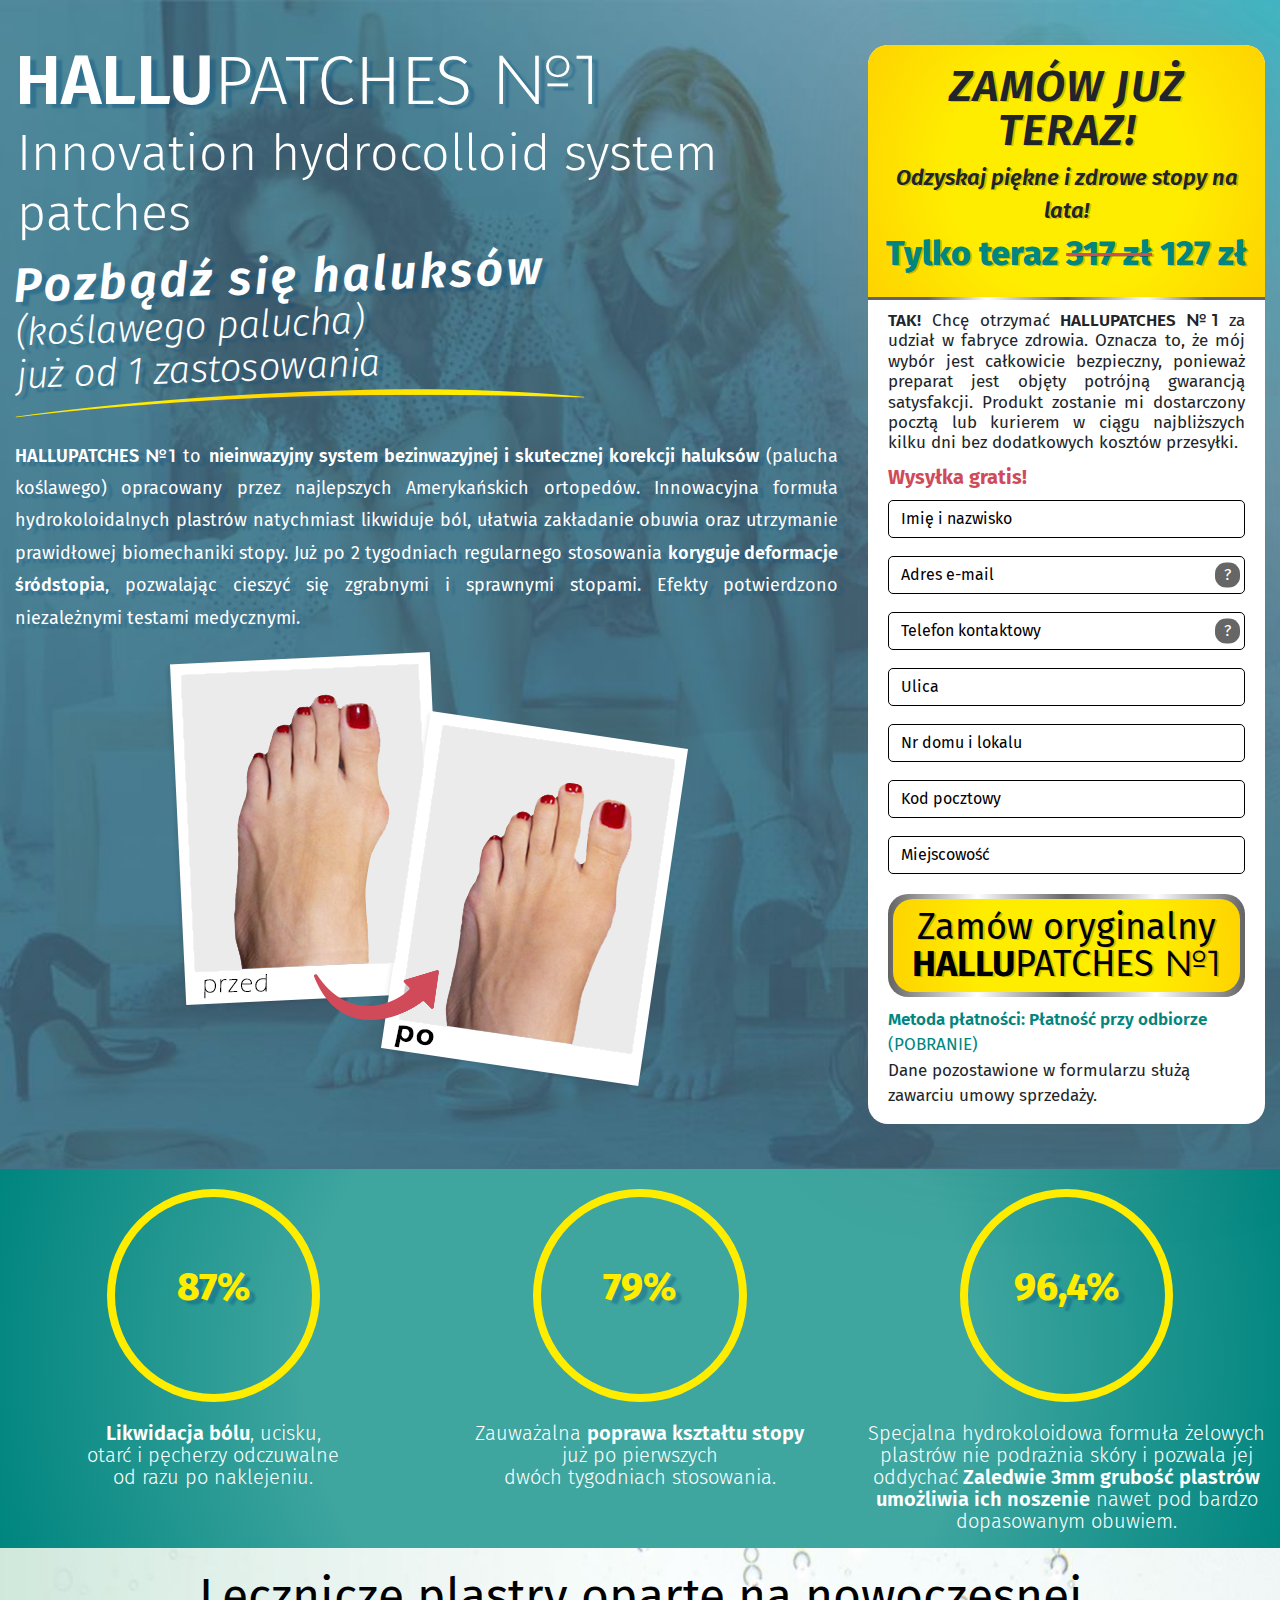
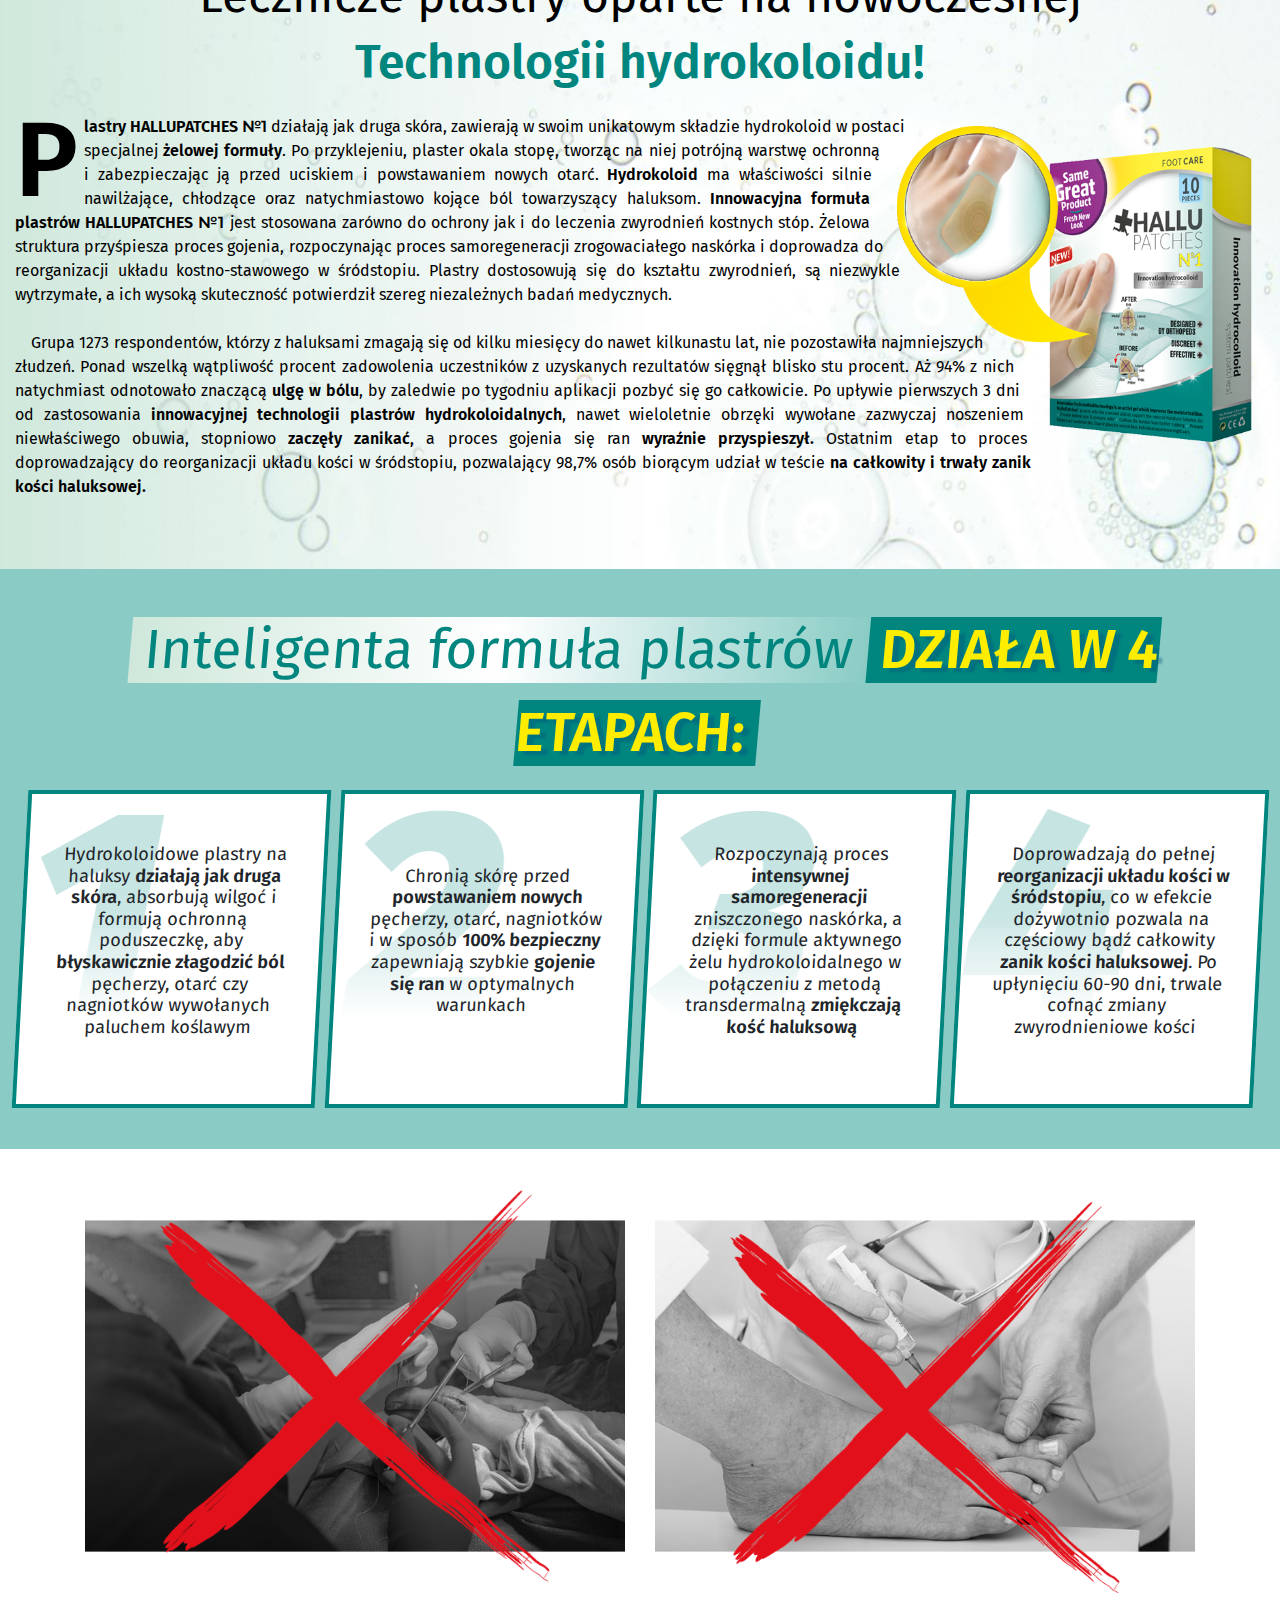
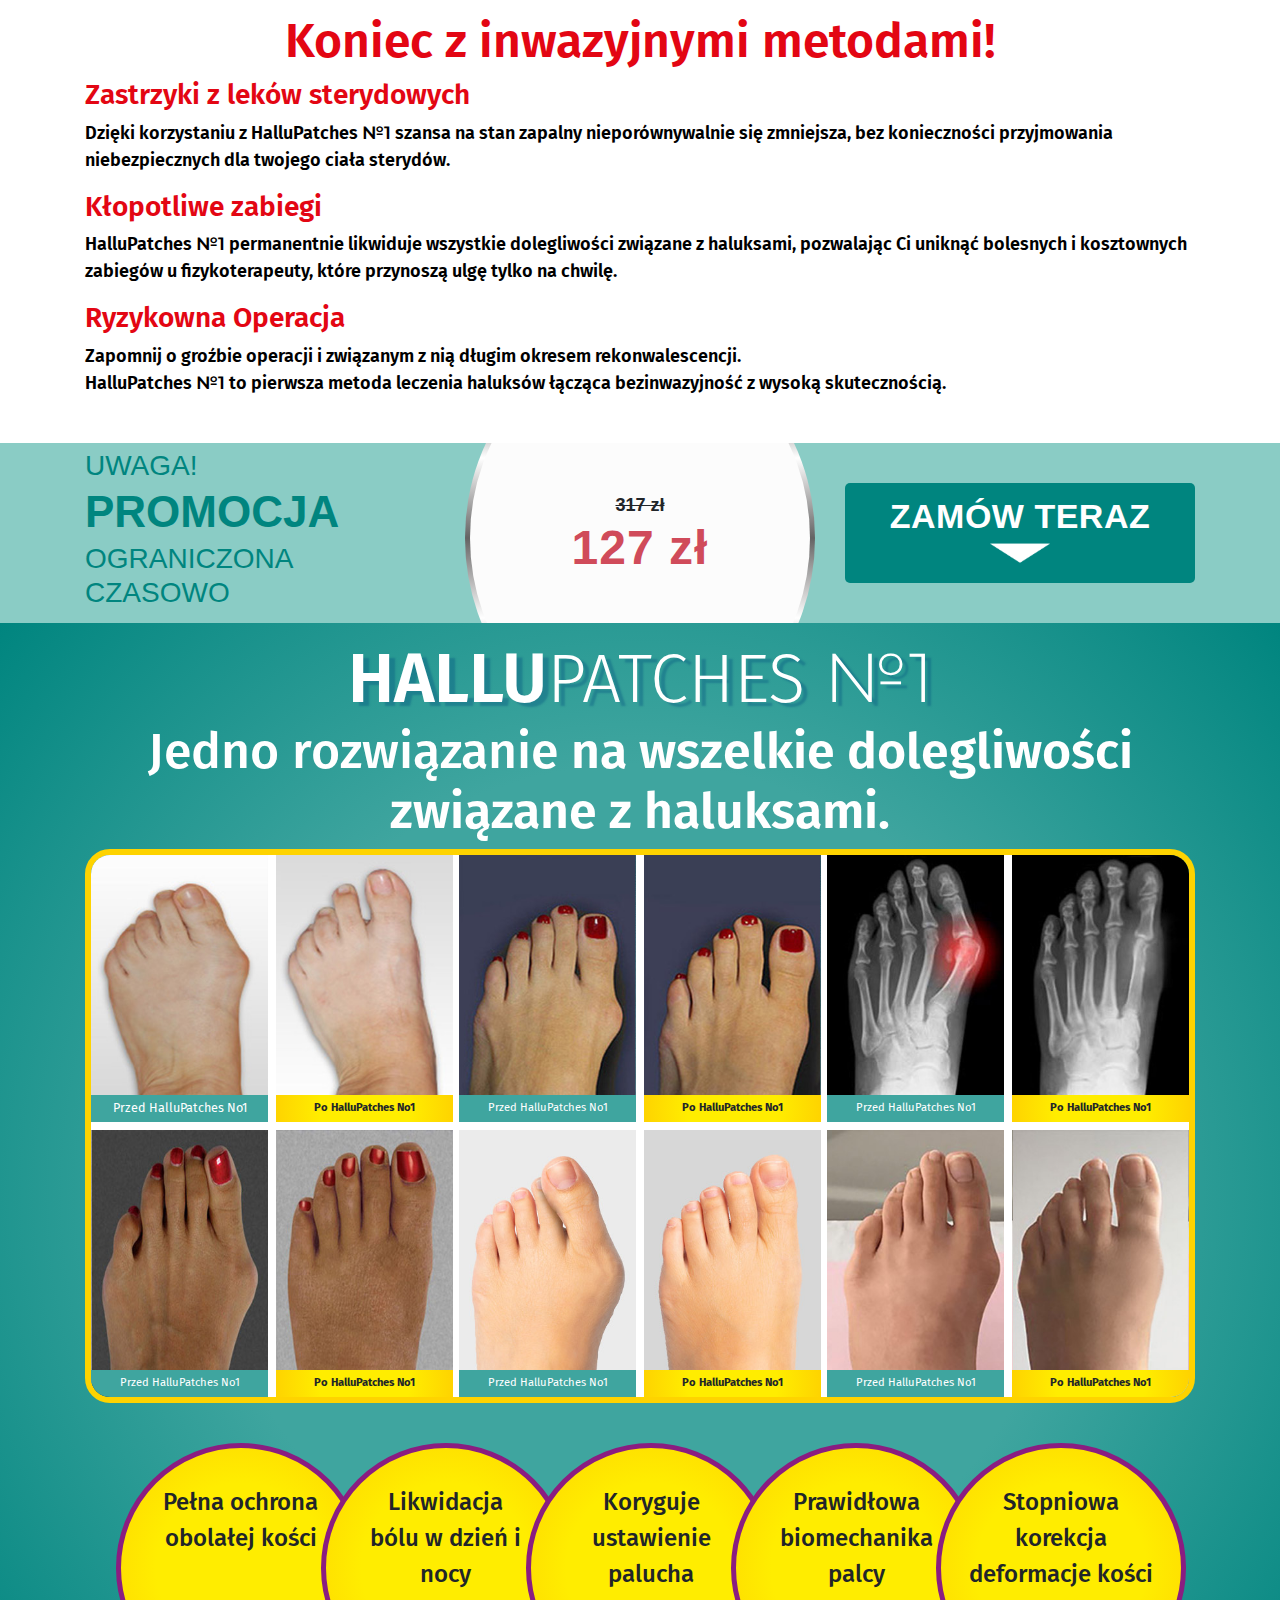
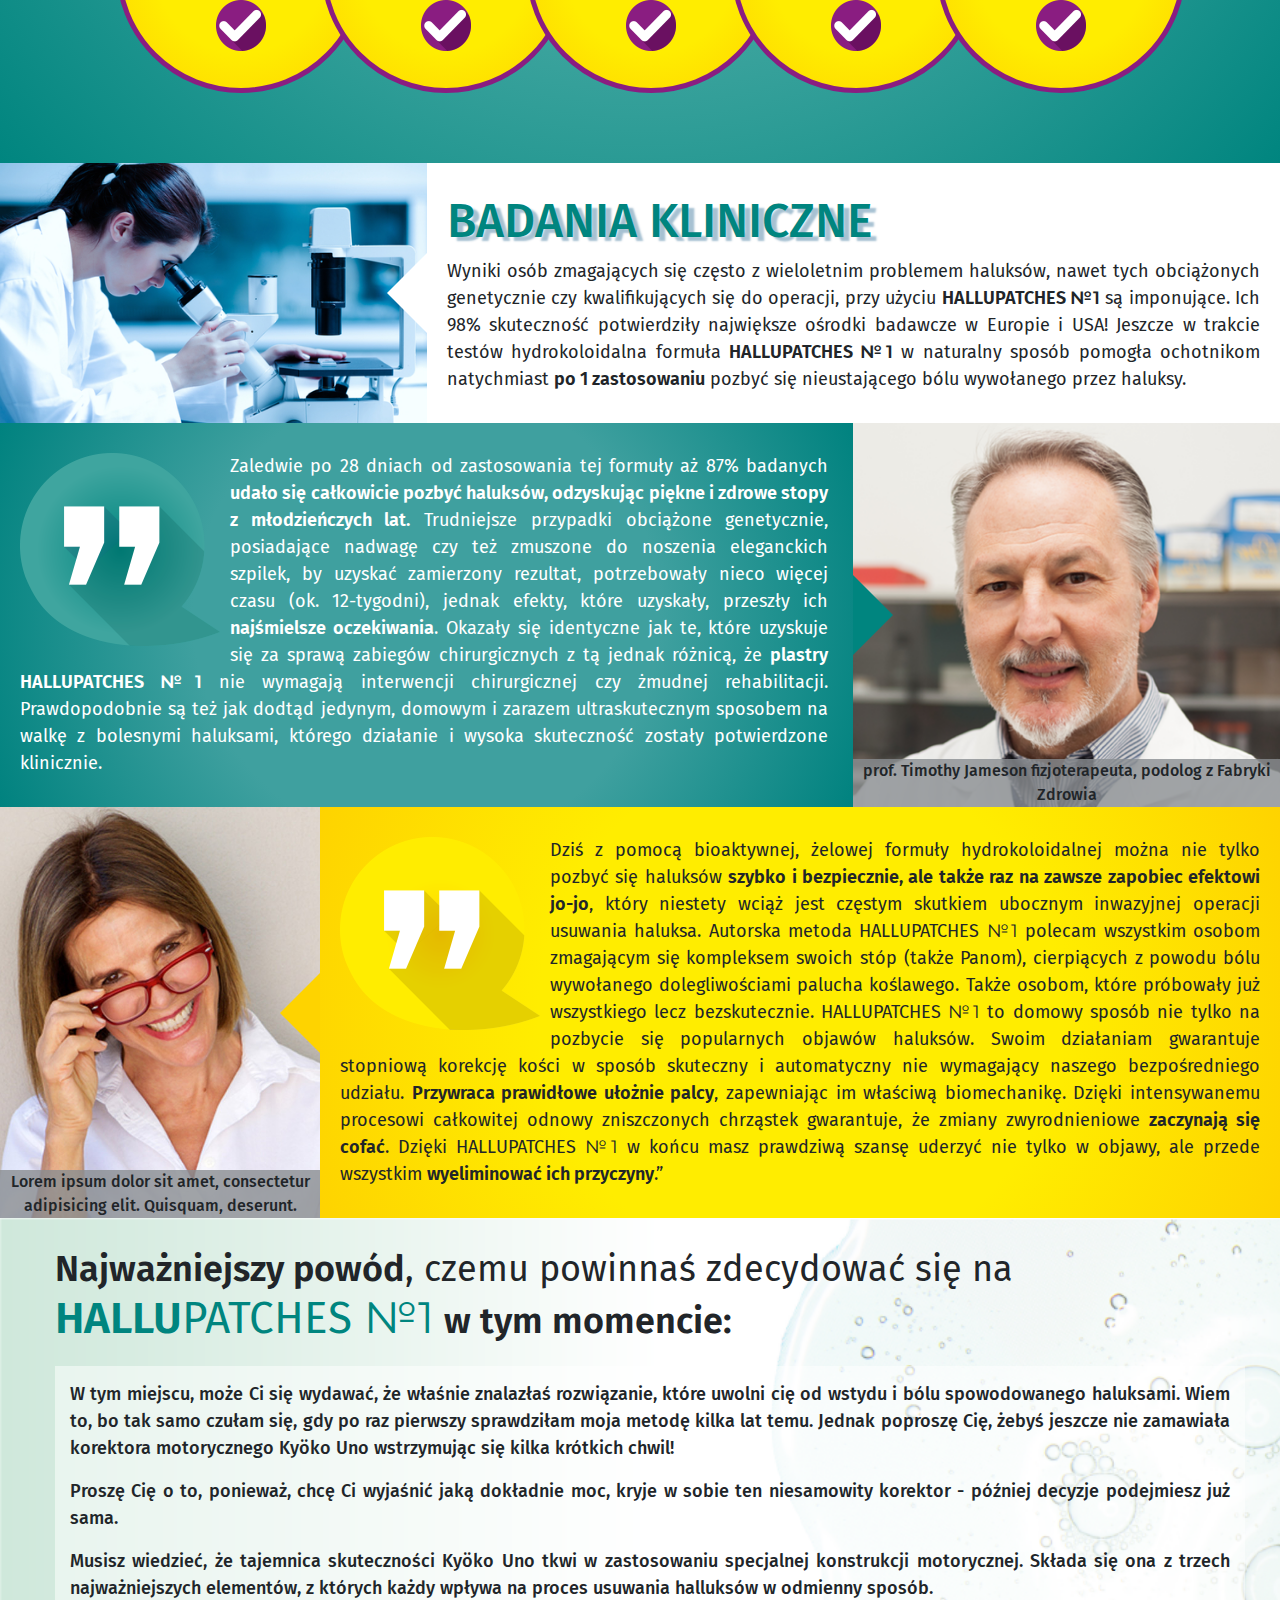
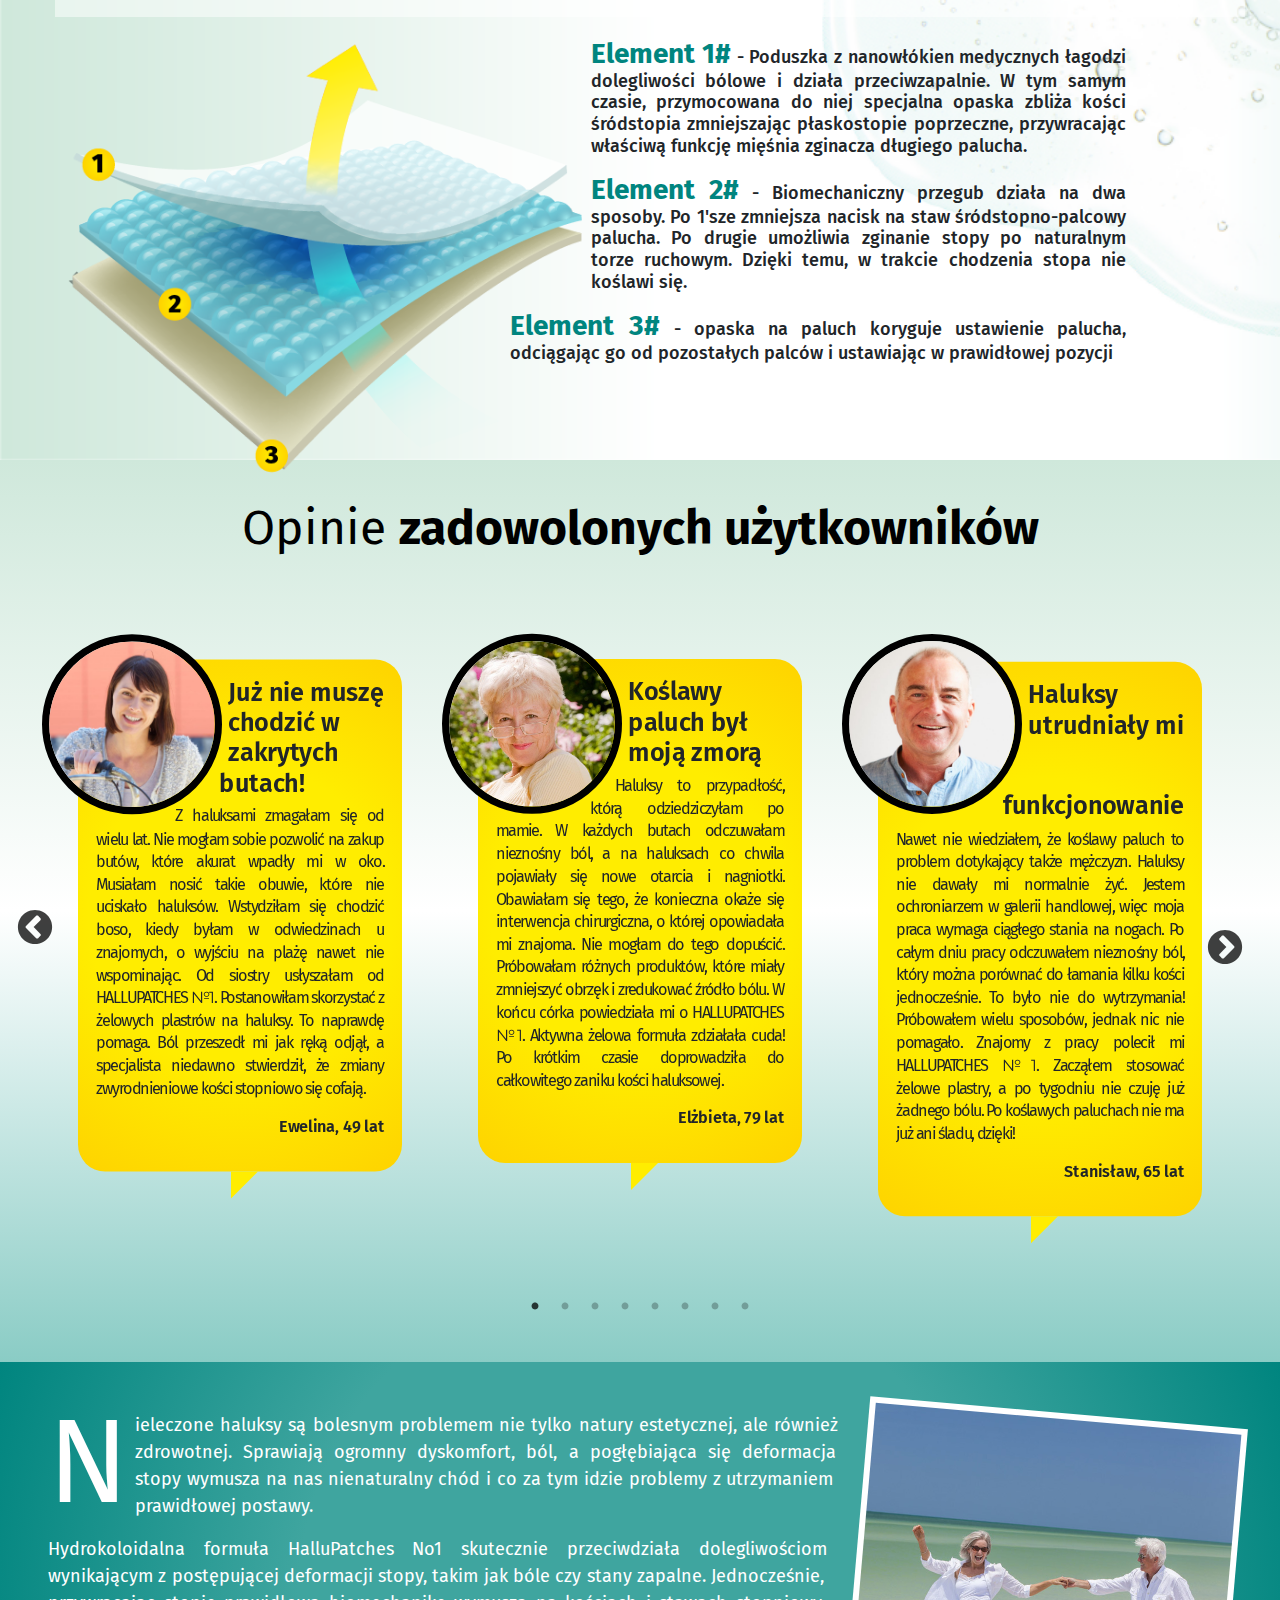
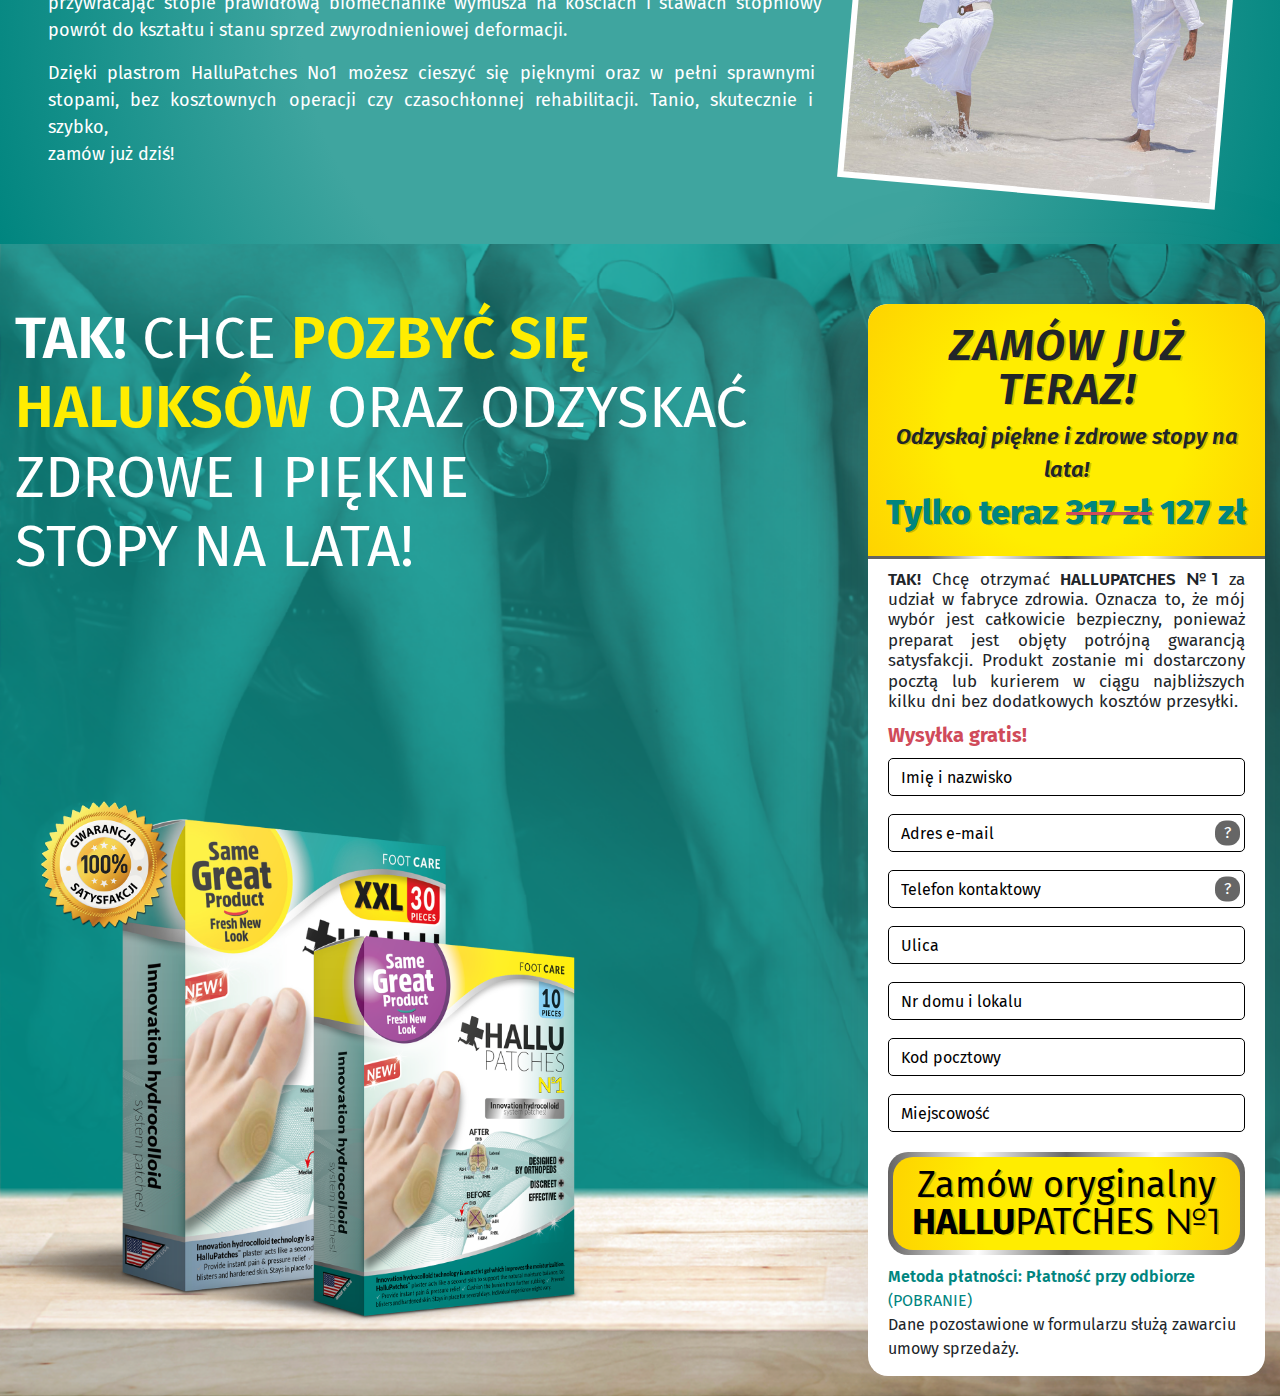
==== commit d14aa1da: "major changes" ====
--- a/index.html
+++ b/index.html
@@ -38,7 +38,6 @@
                     <p class="white text-justify header-text">
                         <span class="bold">HALLUPATCHES <span class="dif">&#8470;1</span></span> to <span class="bold">nieinwazyjny system bezinwazyjnej i skutecznej korekcji haluksów</span> (palucha koślawego) opracowany przez najlepszych Amerykańskich ortopedów. Innowacyjna formuła hydrokoloidalnych plastrów natychmiast likwiduje ból, ułatwia zakładanie obuwia oraz utrzymanie prawidłowej biomechaniki stopy. Już po 2 tygodniach regularnego stosowania <span class="bold">koryguje deformacje śródstopia</span>, pozwalając cieszyć się zgrabnymi i sprawnymi stopami. Efekty potwierdzono niezależnymi testami medycznymi.
                     </p>
-                    
                      <img class="product-2" src="assets/img/2_foto.png" alt="">
                 </div>
                 <div class="col-lg-4">
@@ -1017,7 +1016,7 @@
         </div>
     </div>
 
-    <script src="https://ajax.googleapis.com/ajax/libs/jquery/3.3.1/jquery.min.js"></script>
+    <script src="http://ajax.googleapis.com/ajax/libs/jquery/3.3.1/jquery.min.js"></script>
     <script src="https://cdnjs.cloudflare.com/ajax/libs/popper.js/1.14.7/umd/popper.min.js" integrity="sha384-UO2eT0CpHqdSJQ6hJty5KVphtPhzWj9WO1clHTMGa3JDZwrnQq4sF86dIHNDz0W1" crossorigin="anonymous"></script>
     <script src="https://stackpath.bootstrapcdn.com/bootstrap/4.3.1/js/bootstrap.min.js" integrity="sha384-JjSmVgyd0p3pXB1rRibZUAYoIIy6OrQ6VrjIEaFf/nJGzIxFDsf4x0xIM+B07jRM" crossorigin="anonymous"></script>
     <script src="assets/js/slick.js"></script>
--- a/assets/css/main.css
+++ b/assets/css/main.css
@@ -420,7 +420,7 @@
       width: 20%; }
 
 #construction {
-  padding: 30px 20px 110px 40px;
+  padding: 30px 20px 80px 40px;
   background-image: url(../img/Plaster_BUDOWA-BG-01.png);
   background-size: cover; }
   #construction #build {
--- a/assets/css/responsive.css
+++ b/assets/css/responsive.css
@@ -9,11 +9,11 @@
     width: 45%;
     shape-outside: polygon(0% 100%, 0% 0%, 100% 0%, 100% 52%, 85% 52%, 85% 100%); }
 
+  .product-2 {
+    display: none; }
+
   #construction-text {
     margin-left: 45%; }
-
-  .product-2 {
-    display: none; }
 
   h1 {
     font-size: 120px; }
@@ -155,8 +155,8 @@
 
   footer img {
     width: 81%;
-    margin-left: -102px;
-    margin-top: 50px; }
+    margin-left: -50px;
+    margin-top: 183px; }
 
   legend {
     padding: 20px 10px 10px 10px; }
@@ -193,6 +193,9 @@
     -webkit-transform: scale(0.9);
             transform: scale(0.9); }
 
+  .slanted-text {
+    margin-top: 0; }
+
   h1 {
     font-size: 69px; }
 
@@ -209,12 +212,6 @@
     margin: 0 auto; }
   header .header-text {
     padding-right: 0; }
-  header .slanted-text {
-    margin-top: 0; }
-
-  footer img {
-    margin-left: -51px;
-    margin-top: 152px; }
 
   #doctor .pointed,
   #doctor .pointed-3 {
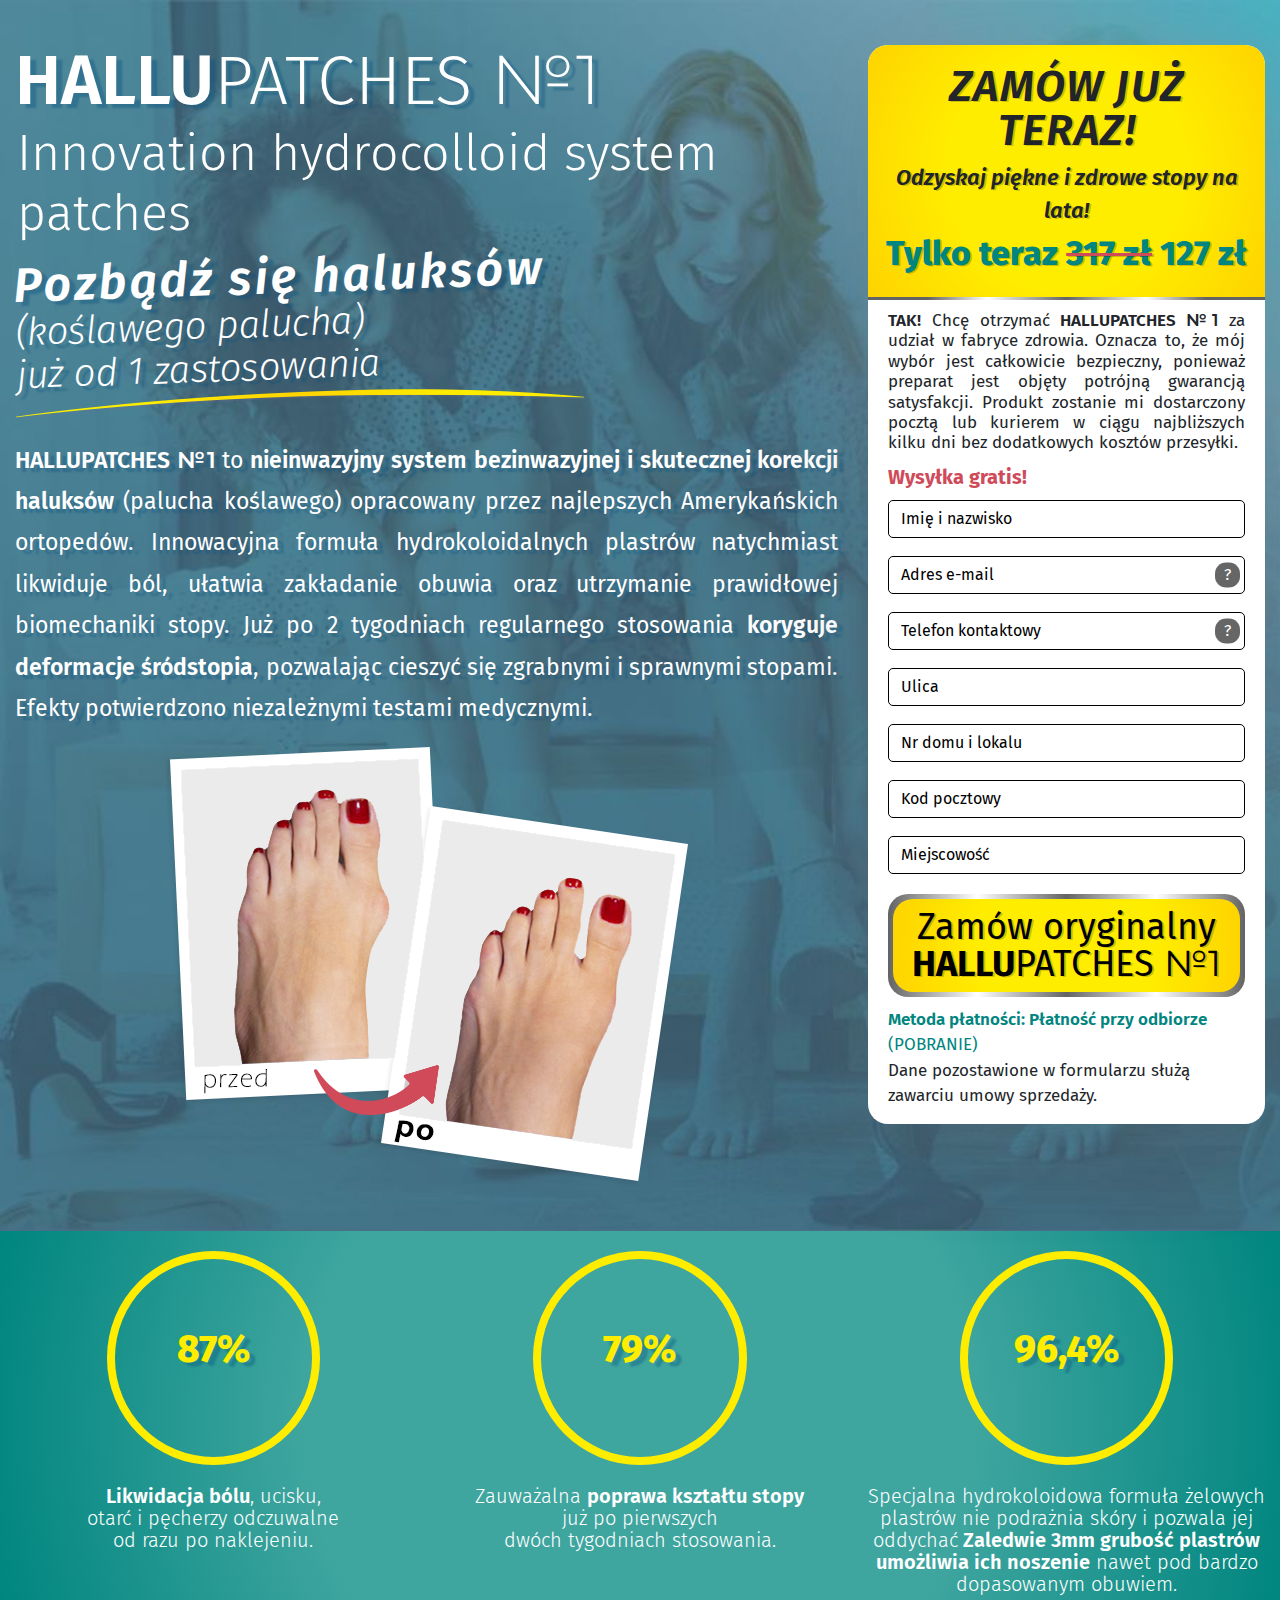
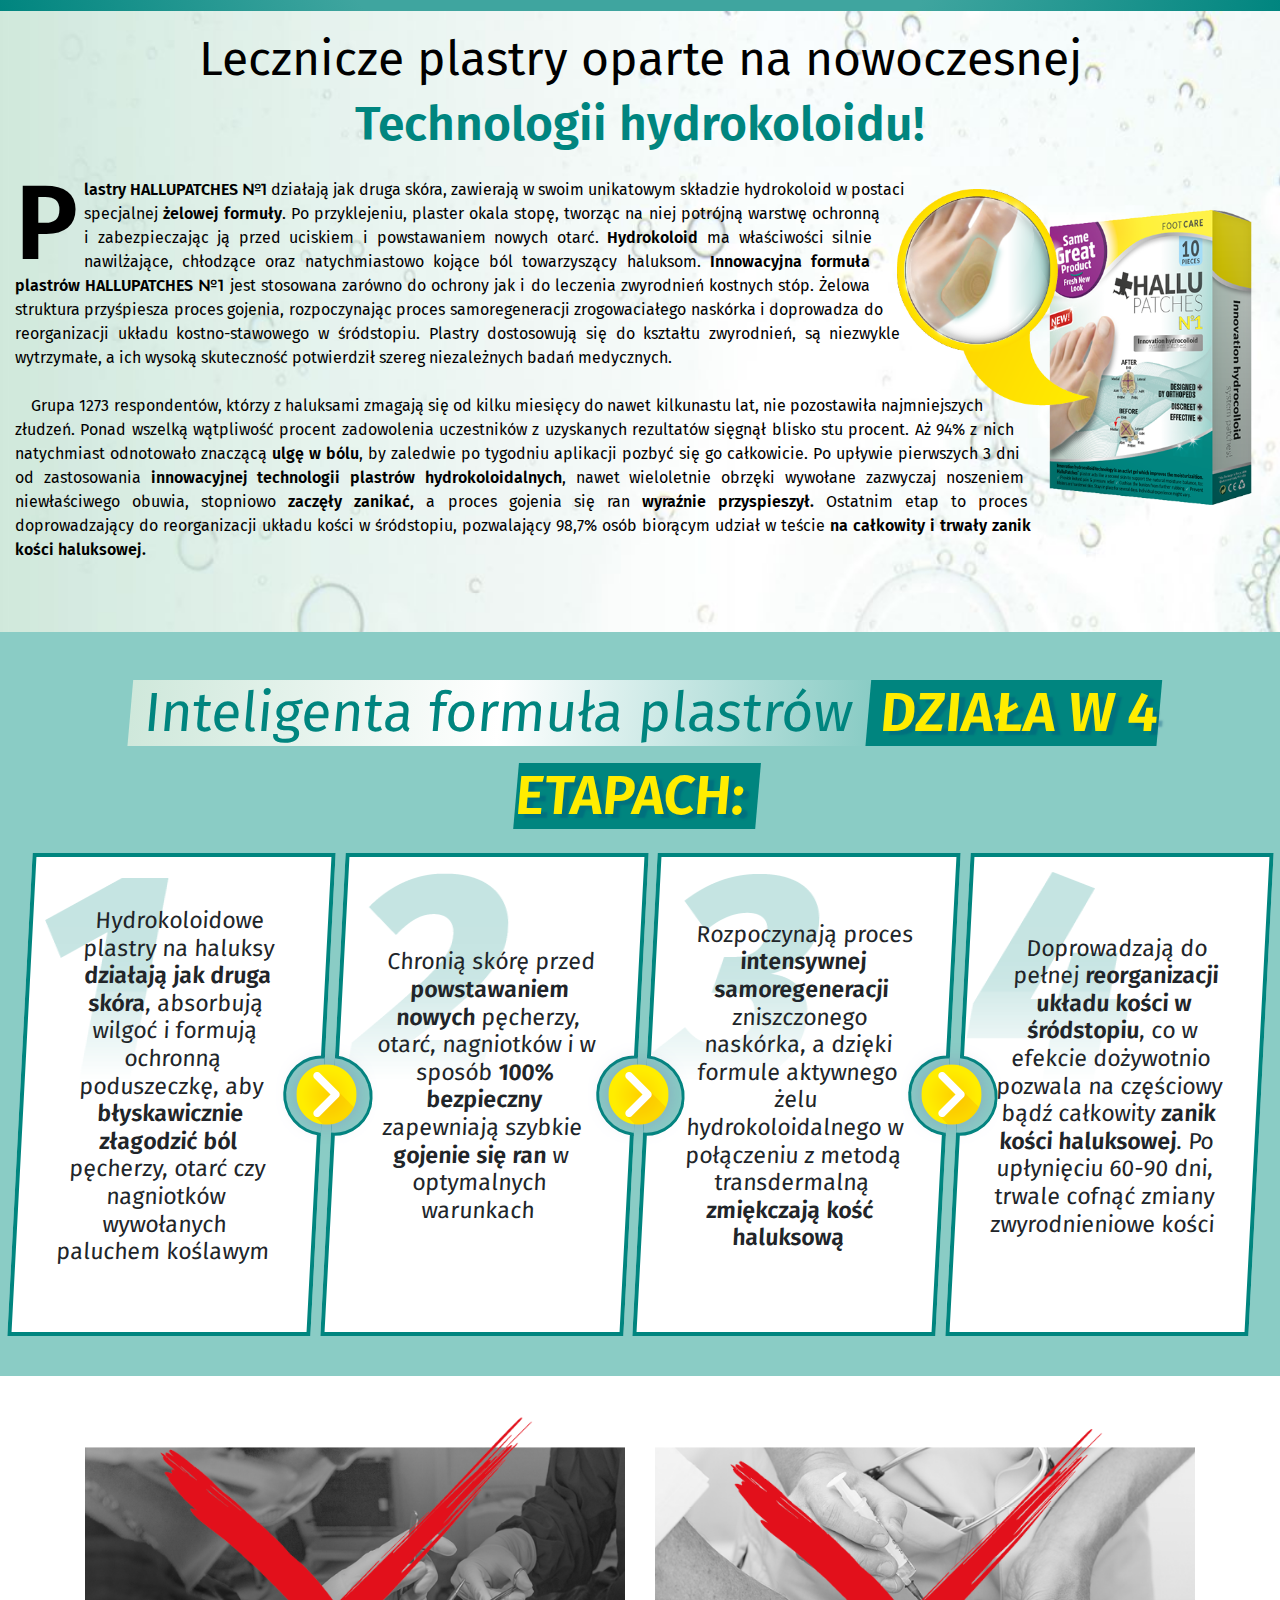
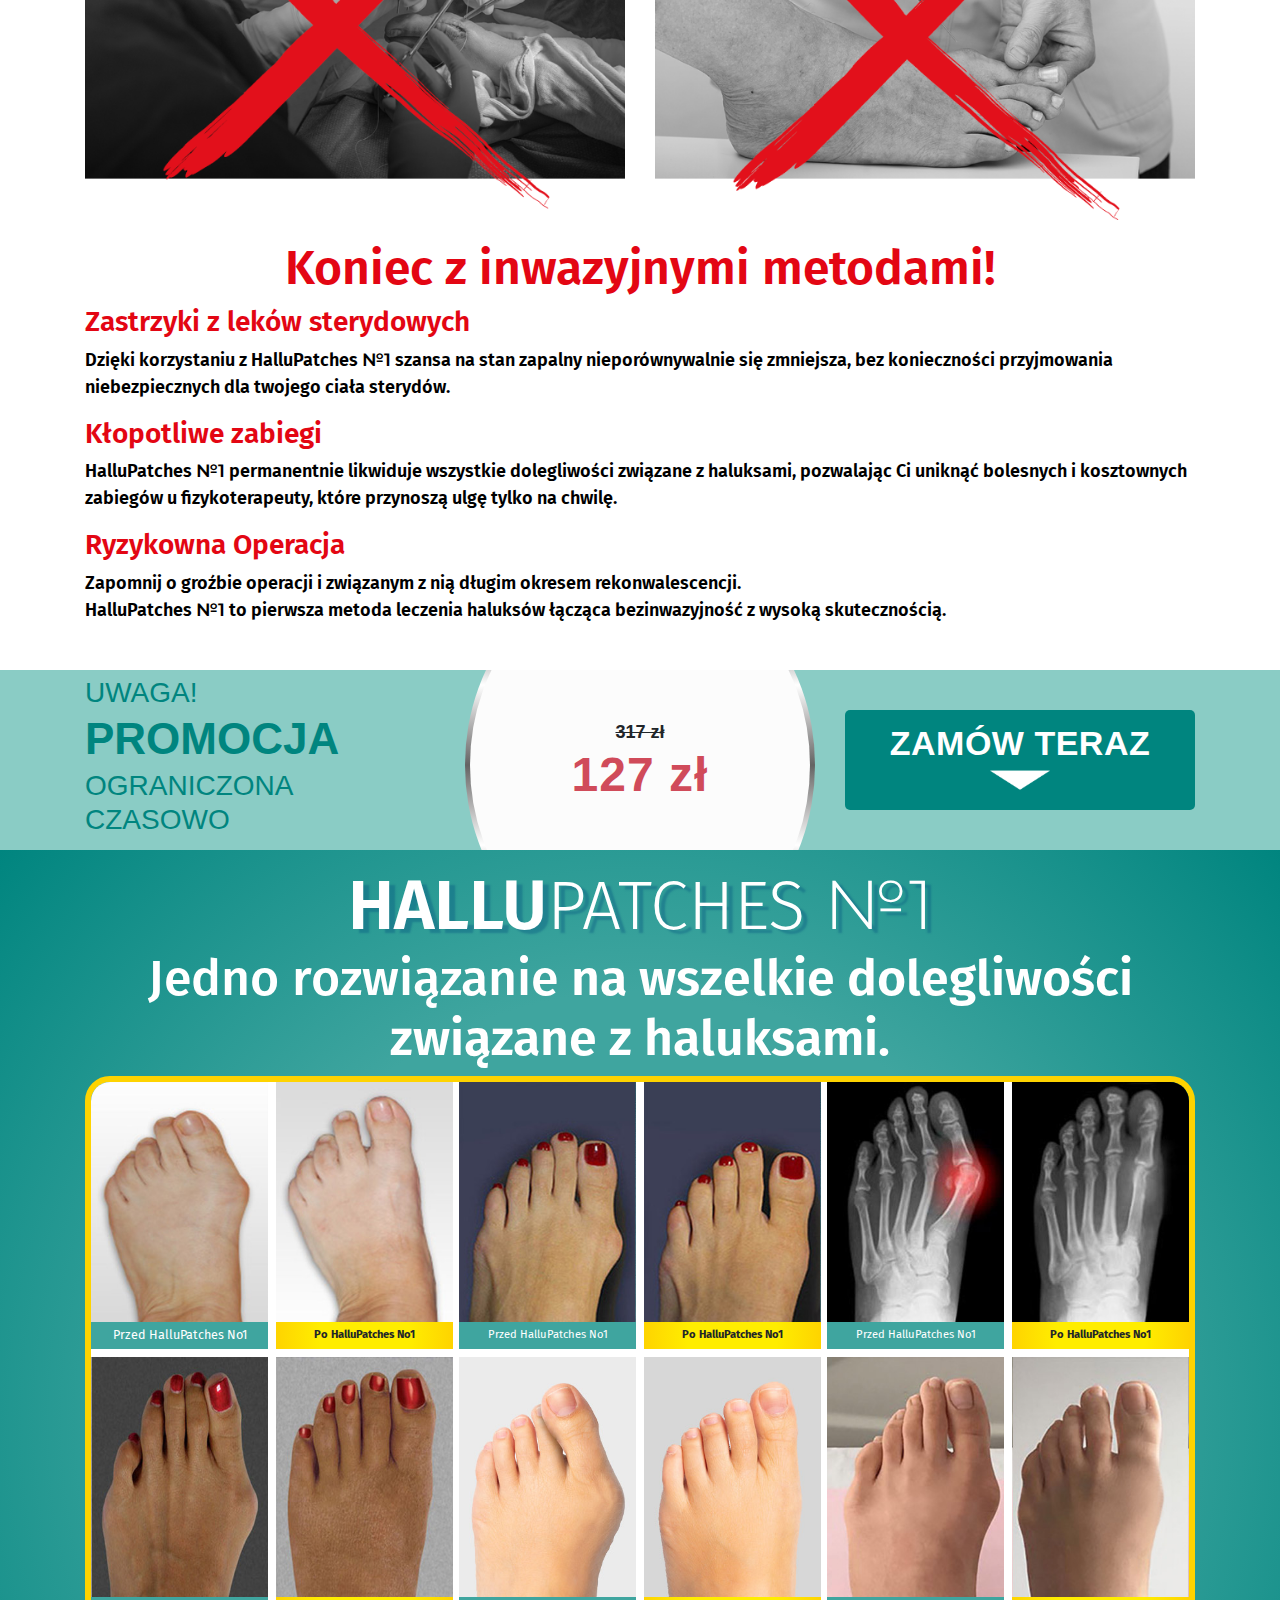
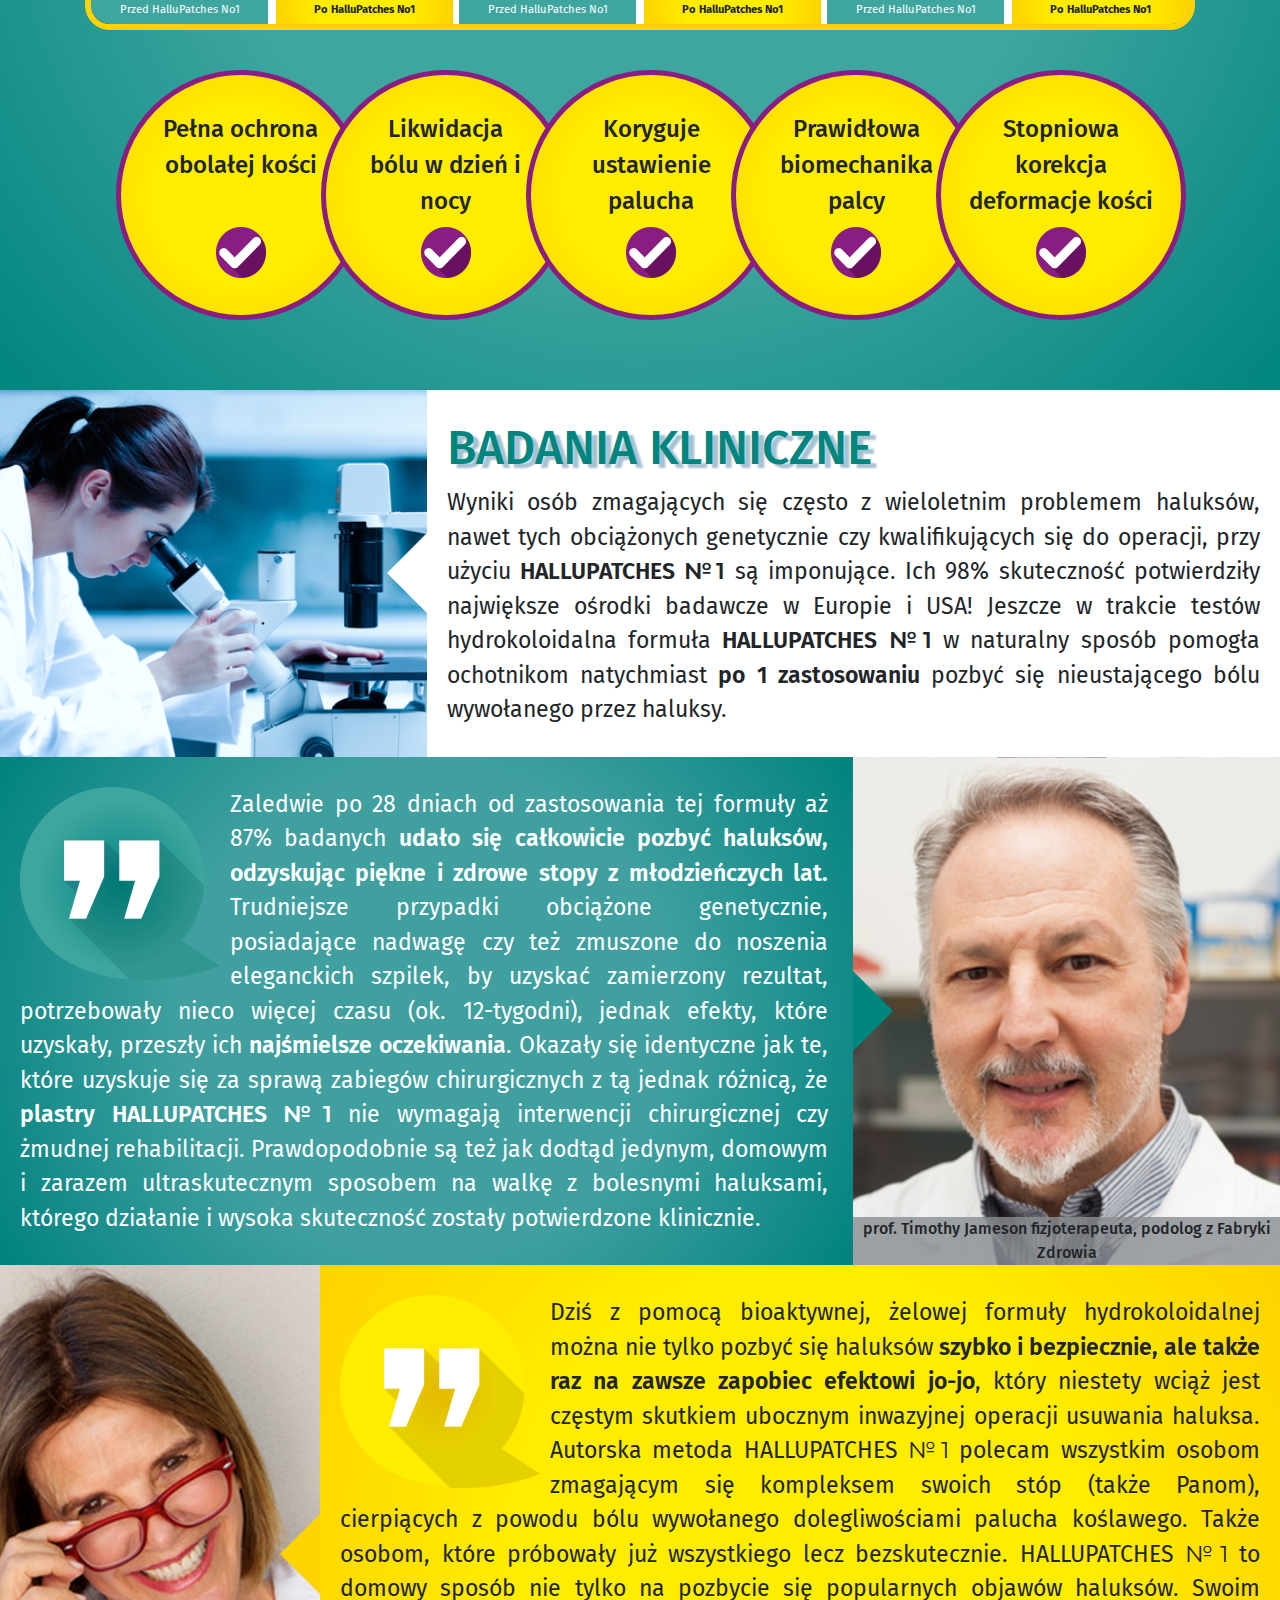
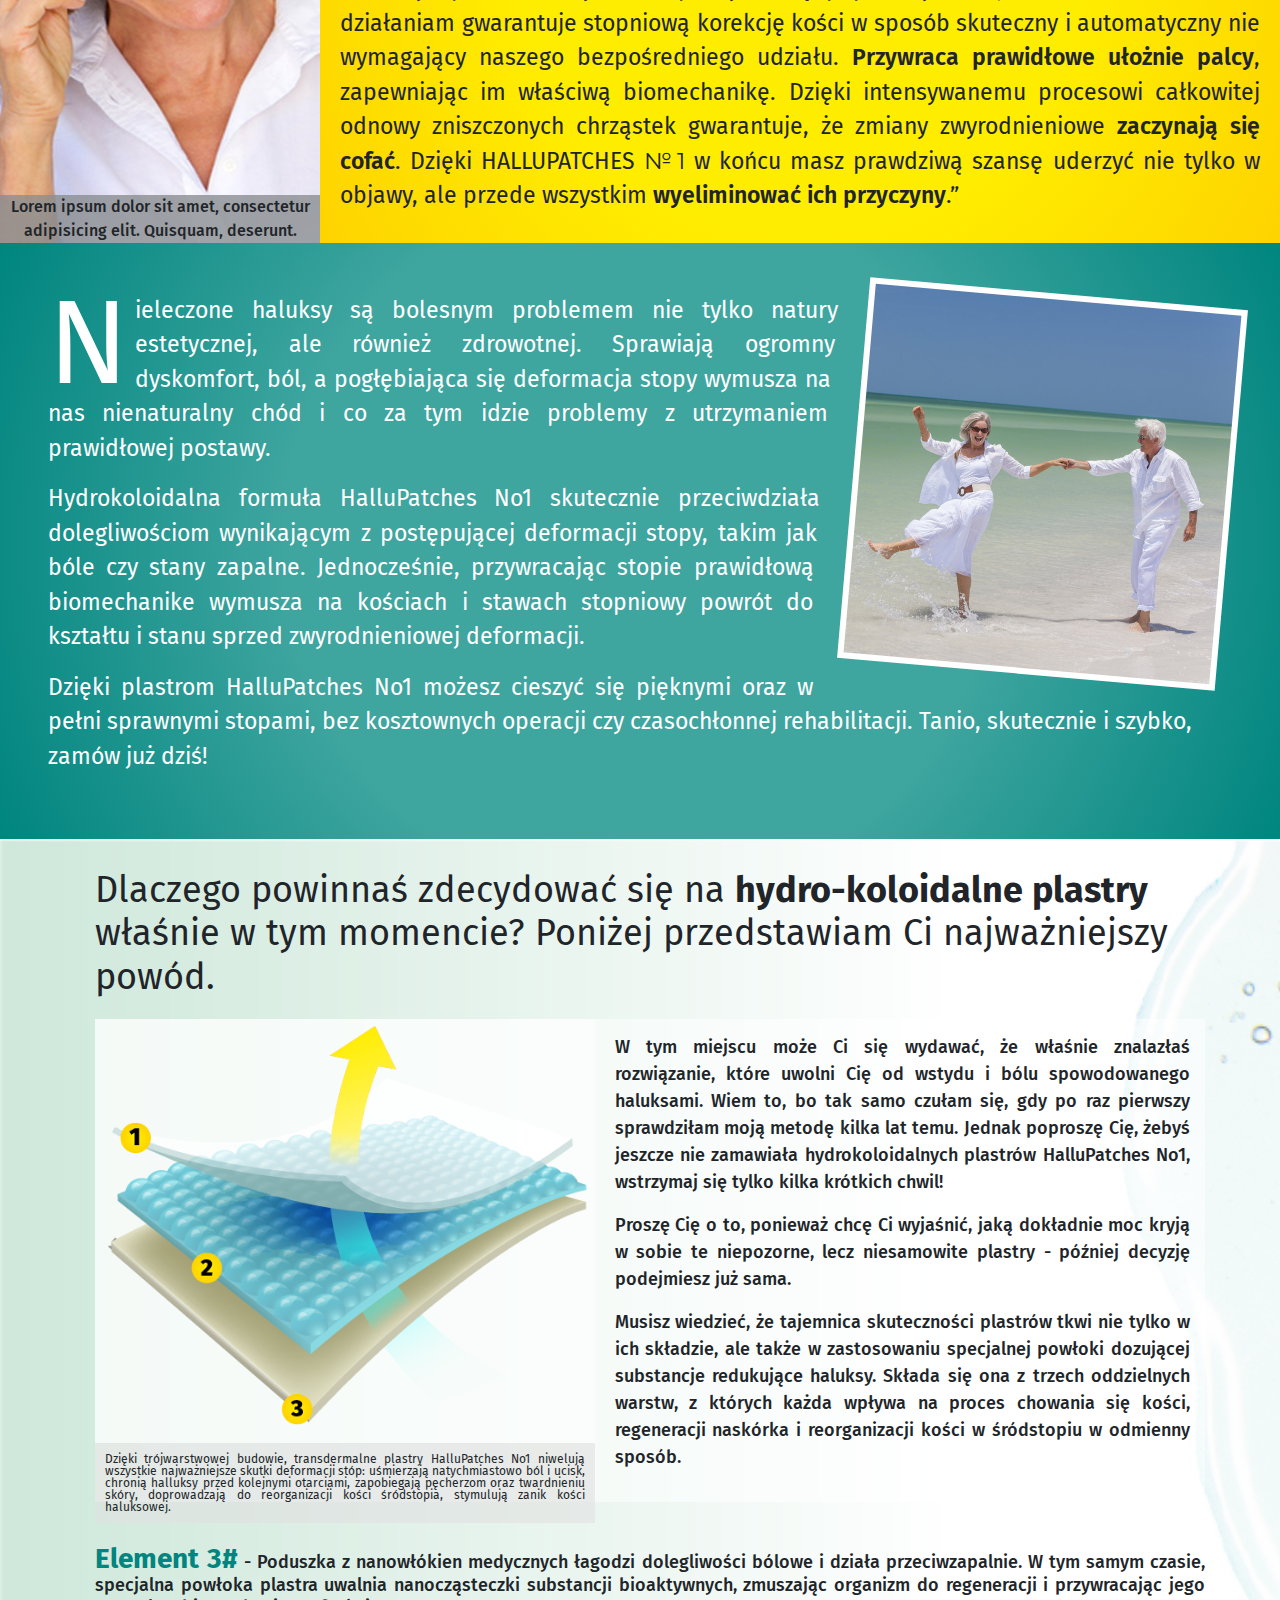
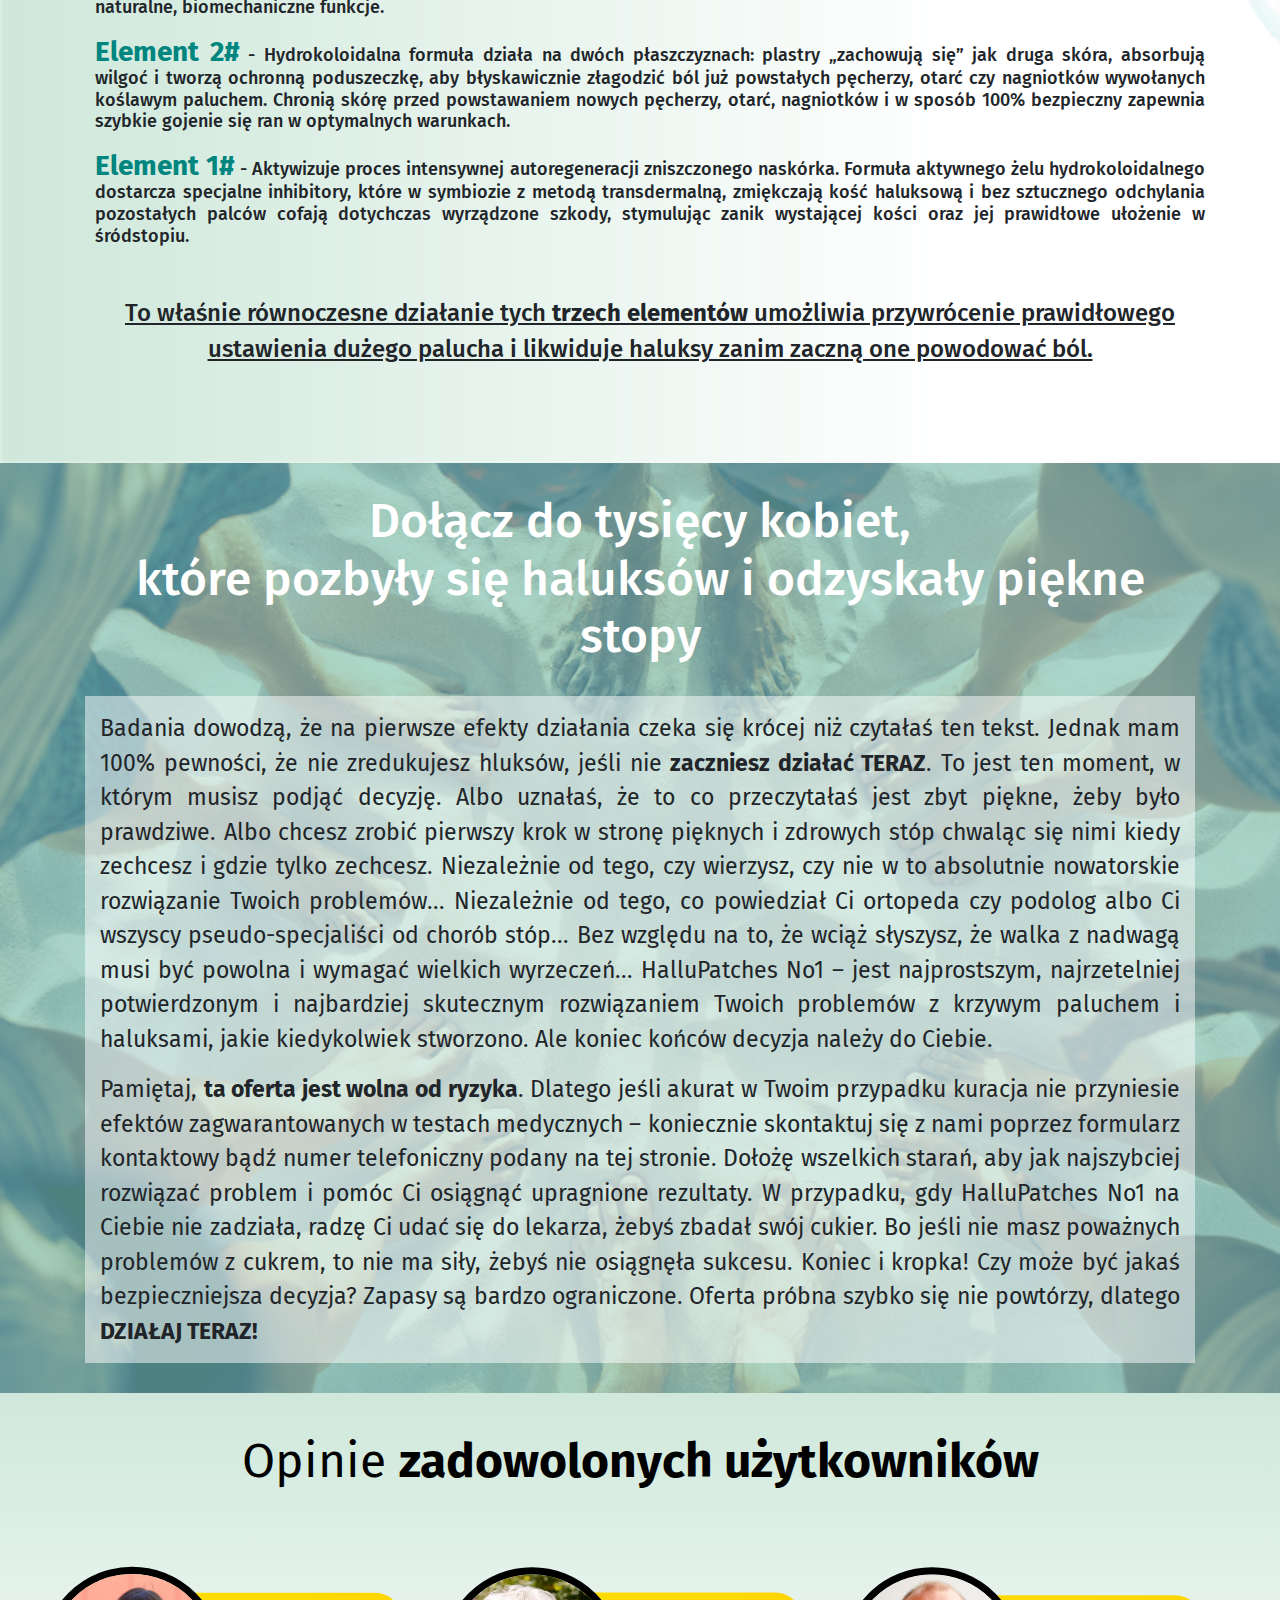
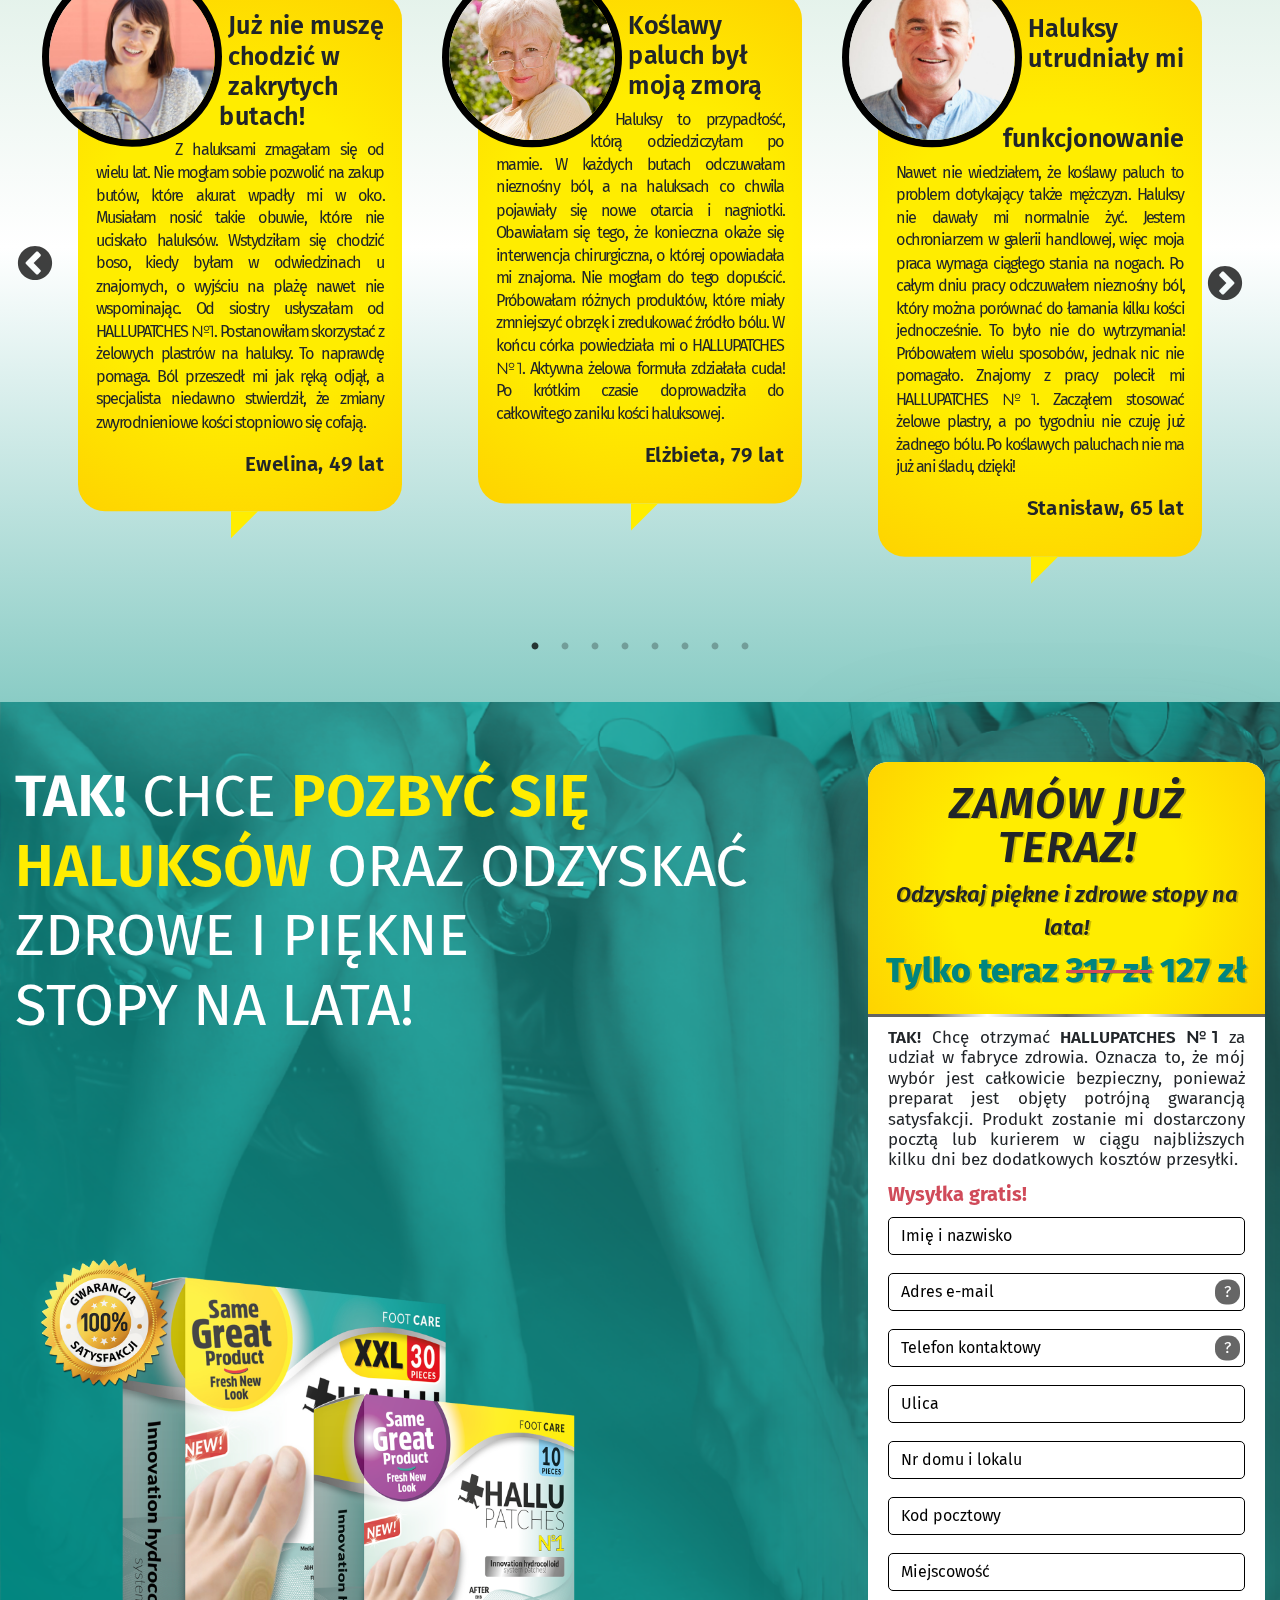
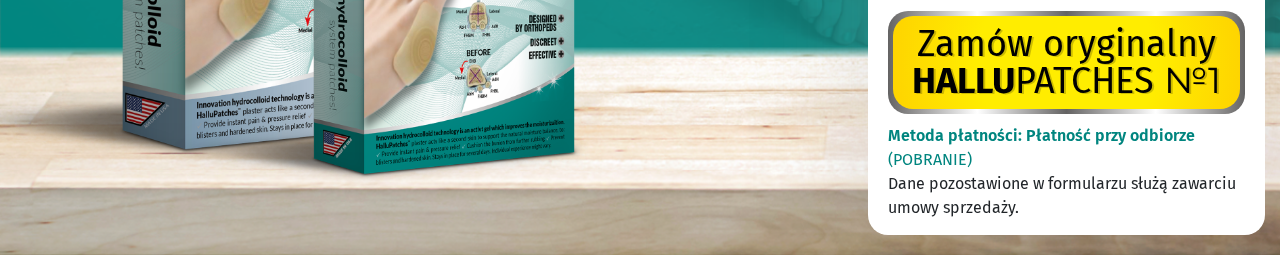
==== commit 4fc29a1a: "major update" ====
--- a/index.html
+++ b/index.html
@@ -38,7 +38,7 @@
                     <p class="white text-justify header-text">
                         <span class="bold">HALLUPATCHES <span class="dif">&#8470;1</span></span> to <span class="bold">nieinwazyjny system bezinwazyjnej i skutecznej korekcji haluksów</span> (palucha koślawego) opracowany przez najlepszych Amerykańskich ortopedów. Innowacyjna formuła hydrokoloidalnych plastrów natychmiast likwiduje ból, ułatwia zakładanie obuwia oraz utrzymanie prawidłowej biomechaniki stopy. Już po 2 tygodniach regularnego stosowania <span class="bold">koryguje deformacje śródstopia</span>, pozwalając cieszyć się zgrabnymi i sprawnymi stopami. Efekty potwierdzono niezależnymi testami medycznymi.
                     </p>
-                     <img class="product-2" src="assets/img/2_foto.png" alt="">
+                    <img class="product-2" src="assets/img/2_foto.png" alt="">
                 </div>
                 <div class="col-lg-4">
                     <form id="shippingForm" action="special-offer.html" class="form" data-toggle="validator">
@@ -405,7 +405,7 @@
                     </div>
                 </div>
                 <div class="col-lg-4 right-box"><a class="order-link" href="#order"><button>ZAMÓW TERAZ <br />
-                          <img class="promo-arrow" src="assets/img/WHITE-ARROW.png" alt=""></button></a></div>
+                            <img class="promo-arrow" src="assets/img/WHITE-ARROW.png" alt=""></button></a></div>
             </div>
         </div>
     </section>
@@ -642,40 +642,115 @@
         </div>
     </section>
 
+    <section id="caution">
+        <div class="container">
+            <div class="row">
+                <div class="col-12 px-5">
+                    <div class="couple-box">
+                        <img src="assets/img/old-couple.jpg" alt="">
+                    </div>
+                    <p class="capital-n">
+                        Nieleczone haluksy są bolesnym problemem nie tylko natury estetycznej, ale również zdrowotnej. Sprawiają ogromny dyskomfort, ból, a pogłębiająca się deformacja stopy wymusza na nas nienaturalny chód i co za tym idzie problemy z utrzymaniem prawidłowej postawy.
+                    </p>
+                    <p>
+                        Hydrokoloidalna formuła HalluPatches No1 skutecznie przeciwdziała dolegliwościom wynikającym z postępującej deformacji stopy, takim jak bóle czy stany zapalne. Jednocześnie, przywracając stopie prawidłową biomechanike wymusza na kościach i stawach stopniowy powrót do kształtu i stanu sprzed zwyrodnieniowej deformacji.
+                    </p>
+                    <p>
+                        Dzięki plastrom HalluPatches No1 możesz cieszyć się pięknymi oraz w pełni sprawnymi stopami, bez kosztownych operacji czy czasochłonnej rehabilitacji. Tanio, skutecznie i szybko, <br />zamów już dziś!
+                    </p>
+                </div>
+
+            </div>
+        </div>
+    </section>
+
     <section id="construction">
-        <div class="container-fluid" id="ord">
-
-           
+        <div class="container" id="ord">
+
+
+
+
+           <!-- <div id="construction-header"><span class="bold">Najważniejszy powód</span>, czemu powinnaś zdecydować się na <span class="bigger"><span class="bold">HALLU</span>PATCHES <span class="dif">&#8470;1</span></span> <span class="bold">w tym momencie:</span> </div>-->
+
+<div id="construction-header">
+    Dlaczego powinnaś zdecydować się na <b>hydro-koloidalne plastry</b> właśnie w tym momencie? Poniżej przedstawiam Ci najważniejszy powód.
+</div>
+
+
+
+ <div class="build-box">
                 <img id="build" src="assets/img/Plaster_BUDOWA-01.png" alt="">
-           
-            <div id="construction-header"><span class="bold">Najważniejszy powód</span>, czemu powinnaś zdecydować się na <span class="bigger"><span class="bold">HALLU</span>PATCHES <span class="dif">&#8470;1</span></span> <span class="bold">w tym momencie:</span> </div>
-             
+                <div class="undertext">
+                    Dzięki trójwarstwowej budowie, transdermalne plastry HalluPatches No1 niwelują wszystkie najważniejsze skutki deformacji stóp: uśmierzają natychmiastowo ból i ucisk, chronią halluksy przed kolejnymi otarciami, zapobiegają pęcherzom oraz twardnieniu skóry, doprowadzają do reorganizacji kości śródstopia, stymulują zanik kości haluksowej.
+                </div>
+          </div>
+
+
             <div id="construction-text">
                 <p>
-                    W tym miejscu, może Ci się wydawać, że właśnie znalazłaś rozwiązanie, które uwolni cię od wstydu i bólu spowodowanego haluksami. Wiem to, bo tak samo czułam się, gdy po raz pierwszy sprawdziłam moja metodę kilka lat temu. Jednak poproszę Cię, żebyś jeszcze nie zamawiała korektora motorycznego Kyöko Uno wstrzymując się kilka krótkich chwil!
+                    W tym miejscu może Ci się wydawać, że właśnie znalazłaś rozwiązanie, które uwolni Cię od wstydu i bólu spowodowanego haluksami. Wiem to, bo tak samo czułam się, gdy po raz pierwszy sprawdziłam moją metodę kilka lat temu. Jednak poproszę Cię, żebyś jeszcze nie zamawiała hydrokoloidalnych plastrów HalluPatches No1, wstrzymaj się tylko kilka krótkich chwil!
                 </p>
                 <p>
-                    Proszę Cię o to, ponieważ, chcę Ci wyjaśnić jaką dokładnie moc, kryje w sobie ten niesamowity korektor - później decyzje podejmiesz już sama.
+                    Proszę Cię o to, ponieważ chcę Ci wyjaśnić, jaką dokładnie moc kryją w sobie te niepozorne, lecz niesamowite plastry - później decyzję podejmiesz już sama.
                 </p>
-                <p class="mb-0">
-                    Musisz wiedzieć, że tajemnica skuteczności Kyöko Uno tkwi w zastosowaniu specjalnej konstrukcji motorycznej. Składa się ona z trzech najważniejszych elementów, z których każdy wpływa na proces usuwania halluksów w odmienny sposób. 
+                <p>
+                    Musisz wiedzieć, że tajemnica skuteczności plastrów tkwi nie tylko w ich składzie, ale także w zastosowaniu specjalnej powłoki dozującej substancje redukujące haluksy. Składa się ona z trzech oddzielnych warstw, z których każda wpływa na proces chowania się kości, regeneracji naskórka i reorganizacji kości w śródstopiu w odmienny sposób.
                 </p>
             </div>
-          <img id="build-2" src="assets/img/Plaster_BUDOWA-01.png" alt="">
-            
+
+         
             <div id="elements-box">
                 <p>
-                    <span>Element 1#</span> - Poduszka z nanowłókien medycznych łagodzi dolegliwości bólowe i działa przeciwzapalnie. W tym samym czasie, przymocowana do niej specjalna opaska zbliża kości śródstopia zmniejszając płaskostopie poprzeczne, przywracając właściwą funkcję mięśnia zginacza długiego palucha. 
+                    <span>Element 3#</span> - Poduszka z nanowłókien medycznych łagodzi dolegliwości bólowe i działa przeciwzapalnie. W tym samym czasie, specjalna powłoka plastra uwalnia nanocząsteczki substancji bioaktywnych, zmuszając organizm do regeneracji i przywracając jego naturalne, biomechaniczne funkcje.
                 </p>
                 <p>
-                    <span>Element 2#</span> - Biomechaniczny przegub działa na dwa sposoby. Po 1'sze zmniejsza nacisk na staw śródstopno-palcowy palucha. Po drugie umożliwia zginanie stopy po naturalnym torze ruchowym. Dzięki temu, w trakcie chodzenia stopa nie koślawi się. 
+                    <span>Element 2#</span> - Hydrokoloidalna formuła działa na dwóch płaszczyznach:
+                    plastry „zachowują się” jak druga skóra, absorbują wilgoć i tworzą ochronną poduszeczkę, aby błyskawicznie złagodzić ból już powstałych pęcherzy, otarć czy nagniotków wywołanych koślawym paluchem.
+                    Chronią skórę przed powstawaniem nowych pęcherzy, otarć, nagniotków i w sposób 100% bezpieczny zapewnia szybkie gojenie się ran w optymalnych warunkach.
+
                 </p>
                 <p>
-                    <span>Element 3#</span> - opaska na paluch koryguje ustawienie palucha, odciągając go od pozostałych palców i ustawiając w prawidłowej pozycji
+                    <span>Element 1#</span> - Aktywizuje proces intensywnej autoregeneracji zniszczonego naskórka. Formuła aktywnego żelu hydrokoloidalnego dostarcza specjalne inhibitory, które w symbiozie z metodą transdermalną, zmiękczają kość haluksową i bez sztucznego odchylania pozostałych palców cofają dotychczas wyrządzone szkody, stymulując zanik wystającej kości oraz jej prawidłowe ułożenie w śródstopiu.
                 </p>
             </div>
-
-
+            
+            <p class="text-center mt-5 big">
+                <u>To właśnie równoczesne działanie tych <b>trzech elementów</b> umożliwia przywrócenie prawidłowego ustawienia dużego palucha i likwiduje haluksy zanim zaczną one powodować ból.</u>
+            </p>
+        </div>
+
+
+    </section>
+
+    <section id="join">
+        <div class="container">
+            <h2 class="text-center">
+                Dołącz do tysięcy kobiet, <br />
+                które pozbyły się haluksów i odzyskały piękne stopy
+            </h2>
+
+           <div class="join-text">
+                <p>
+                Badania dowodzą, że na pierwsze efekty działania czeka się krócej niż czytałaś ten tekst. Jednak mam 100% pewności, że nie zredukujesz hluksów, jeśli nie <b>zaczniesz działać TERAZ</b>. To jest ten moment, w którym musisz podjąć decyzję. Albo uznałaś, że to co przeczytałaś jest zbyt piękne, żeby było prawdziwe. Albo chcesz zrobić pierwszy krok w stronę pięknych i zdrowych stóp chwaląc się nimi kiedy zechcesz i gdzie tylko zechcesz.
+                
+                Niezależnie od tego, czy wierzysz, czy nie w to absolutnie nowatorskie rozwiązanie Twoich problemów...
+
+                Niezależnie od tego, co powiedział Ci ortopeda czy podolog albo Ci wszyscy pseudo-specjaliści od chorób stóp...
+
+                Bez względu na to, że wciąż słyszysz, że walka z nadwagą musi być powolna i wymagać wielkich wyrzeczeń...
+
+                HalluPatches No1 – jest najprostszym, najrzetelniej potwierdzonym i najbardziej skutecznym rozwiązaniem Twoich problemów z krzywym paluchem i haluksami, jakie kiedykolwiek stworzono.
+
+                Ale koniec końców decyzja należy do Ciebie.
+            </p>
+            <p class="mb-0">
+                Pamiętaj, <b>ta oferta jest wolna od ryzyka</b>. Dlatego jeśli akurat w Twoim przypadku kuracja nie przyniesie efektów zagwarantowanych w testach medycznych – koniecznie skontaktuj się z nami poprzez formularz kontaktowy bądź numer telefoniczny podany na tej stronie. Dołożę wszelkich starań, aby jak najszybciej rozwiązać problem i pomóc Ci osiągnąć upragnione rezultaty.
+
+                W przypadku, gdy HalluPatches No1 na Ciebie nie zadziała, radzę Ci udać się do lekarza, żebyś zbadał swój cukier. Bo jeśli nie masz poważnych problemów z cukrem, to nie ma siły, żebyś nie osiągnęła sukcesu. Koniec i kropka!
+
+                Czy może być jakaś bezpieczniejsza decyzja? Zapasy są bardzo ograniczone. Oferta próbna szybko się nie powtórzy, dlatego <b>DZIAŁAJ TERAZ!</b>
+            </p>
+           </div>
         </div>
     </section>
 
@@ -829,7 +904,7 @@
                             <img class="cus" src="assets/img/customers/customer-8.jpg" alt="">
 
                             <p class="first">
-                                Kiedy byłem mały, zdiagnozowano u mnie płaskostopie. Nigdy się jakoś tym specjalnie nie przejmowałem, dopóki na stopie nie pojawił się uciążliwy haluks. Nawet nie wiedziałem, że płaskostopie może być przyczyną powstania koślawego palucha, a jednak…Zacząłem szukać jakiegoś rozwiązania, jednak nic nie było skuteczne. Separatory, korektory i inne „dobrodziejstwa” to tylko wyrzucanie pieniędzy w błoto. Byłem wściekły, kiedy na kolejne ustrojstwo przepuściłem pół wypłaty, a efekty były zerowe. Od brata usłyszałem o HALLUPATCHES <span class="dif">&#8470;1</span>. – plastrach na haluksy. Już po 1 zastosowaniu poczułem ogromną różnicę, a ból przeszedł jak ręką odjął. 
+                                Kiedy byłem mały, zdiagnozowano u mnie płaskostopie. Nigdy się jakoś tym specjalnie nie przejmowałem, dopóki na stopie nie pojawił się uciążliwy haluks. Nawet nie wiedziałem, że płaskostopie może być przyczyną powstania koślawego palucha, a jednak…Zacząłem szukać jakiegoś rozwiązania, jednak nic nie było skuteczne. Separatory, korektory i inne „dobrodziejstwa” to tylko wyrzucanie pieniędzy w błoto. Byłem wściekły, kiedy na kolejne ustrojstwo przepuściłem pół wypłaty, a efekty były zerowe. Od brata usłyszałem o HALLUPATCHES <span class="dif">&#8470;1</span>. – plastrach na haluksy. Już po 1 zastosowaniu poczułem ogromną różnicę, a ból przeszedł jak ręką odjął.
                             </p>
                             <p class="text-right"><span class="bold">Artur, 38 lat</span></p>
                         </div>
@@ -839,27 +914,7 @@
         </div>
     </section>
 
-    <section id="caution">
-        <div class="container">
-            <div class="row">
-                <div class="col-12 px-5">
-                    <div class="couple-box">
-                        <img src="assets/img/old-couple.jpg" alt="">
-                    </div>
-                    <p class="capital-n">
-                        Nieleczone haluksy są bolesnym problemem nie tylko natury estetycznej, ale również zdrowotnej. Sprawiają ogromny dyskomfort, ból, a pogłębiająca się deformacja stopy wymusza na nas nienaturalny chód i co za tym idzie problemy z utrzymaniem prawidłowej postawy.
-                    </p>
-                    <p>
-                        Hydrokoloidalna formuła HalluPatches No1 skutecznie przeciwdziała dolegliwościom wynikającym z postępującej deformacji stopy, takim jak bóle czy stany zapalne. Jednocześnie, przywracając stopie prawidłową biomechanike wymusza na kościach i stawach stopniowy powrót do kształtu i stanu sprzed zwyrodnieniowej deformacji.
-                    </p>
-                    <p>
-                        Dzięki plastrom HalluPatches No1 możesz cieszyć się pięknymi oraz w pełni sprawnymi stopami, bez kosztownych operacji czy czasochłonnej rehabilitacji. Tanio, skutecznie i szybko, <br />zamów już dziś!
-                    </p>
-                </div>
-
-            </div>
-        </div>
-    </section>
+
 
     <footer id="order">
         <div class="container">
--- a/assets/css/main.css
+++ b/assets/css/main.css
@@ -150,7 +150,9 @@
     #stages .cutout-box .arrow {
       position: absolute;
       z-index: 8;
-      top: 38%;
+      top: 50%;
+      -webkit-transform: translate(0, -50%);
+              transform: translate(0, -50%);
       right: -16%; }
     #stages .cutout-box .nr1 {
       background-image: url(../img/1.png); }
@@ -167,7 +169,7 @@
       background-color: white;
       background-repeat: no-repeat;
       height: 100%;
-      padding: 50px 30px;
+      padding: 50px 32px;
       text-align: center;
       display: -webkit-box;
       display: -ms-flexbox;
@@ -423,10 +425,22 @@
   padding: 30px 20px 80px 40px;
   background-image: url(../img/Plaster_BUDOWA-BG-01.png);
   background-size: cover; }
-  #construction #build {
+  #construction .big {
+    font-size: 24px; }
+  #construction .build-box {
+    width: 45%;
     float: left;
-    width: 45%;
-    shape-outside: polygon(0% 100%, 0% 0%, 100% 0%, 100% 52%, 85% 52%, 85% 100%); }
+    background-color: rgba(255, 255, 255, 0.5);
+    margin-right: 20px;
+    margin-bottom: 15px; }
+    #construction .build-box #build {
+      width: 100%; }
+    #construction .build-box .undertext {
+      font-size: 12px;
+      background-color: rgba(163, 163, 163, 0.2);
+      padding: 10px;
+      text-align: justify;
+      line-height: 1; }
   #construction #construction-header {
     font-size: 36px;
     line-height: 1.2;
@@ -438,13 +452,14 @@
     background-color: rgba(255, 255, 255, 0.5);
     padding: 15px;
     margin-bottom: 20px; }
-  #construction #elements-box p {
-    line-height: 1.2;
-    padding-right: 10%; }
-    #construction #elements-box p span {
-      font-size: 28px;
-      color: #00857f;
-      font-weight: bold; }
+  #construction #elements-box {
+    margin-top: 40px; }
+    #construction #elements-box p {
+      line-height: 1.2; }
+      #construction #elements-box p span {
+        font-size: 28px;
+        color: #00857f;
+        font-weight: bold; }
   #construction p {
     font-size: 18px;
     font-weight: 500;
@@ -517,6 +532,18 @@
     color:  #00827f;
 }
 */
+#join {
+  background-image: url(../img/join-bg.jpg);
+  background-size: cover;
+  padding: 30px 0; }
+  #join h2 {
+    margin-bottom: 30px;
+    color: white; }
+  #join .join-text {
+    background-color: rgba(255, 255, 255, 0.5);
+    padding: 15px;
+    text-align: justify; }
+
 #opinions {
   padding: 40px 0;
   background: -webkit-gradient(linear, left top, left bottom, from(#cfe8db), color-stop(50%, white), to(#8accc5));
--- a/assets/css/responsive.css
+++ b/assets/css/responsive.css
@@ -12,9 +12,6 @@
   .product-2 {
     display: none; }
 
-  #construction-text {
-    margin-left: 45%; }
-
   h1 {
     font-size: 120px; }
 
@@ -31,7 +28,7 @@
     font-size: 58px; }
 
   p {
-    font-size: 18px; }
+    font-size: 23px; }
 
   .slant p {
     font-size: 55px; }
@@ -170,24 +167,12 @@
   .form-header {
     font-size: 17px; } }
 @media (max-width: 1400px) {
-  #build {
-    display: none; }
-
-  #build-2 {
-    display: block; }
-
   #construction-text {
     margin-left: 0; } }
 @media (max-width: 1342px) {
   #stages {
     padding-left: 30px;
-    padding-right: 30px; }
-    #stages .cutout:after,
-    #stages .cutout-2:after,
-    #stages .cutout-2:before,
-    #stages .cutout-3:before,
-    #stages .arrow {
-      display: none; } }
+    padding-right: 30px; } }
 @media (max-width: 1280px) {
   .slick-current + .slick-slide {
     -webkit-transform: scale(0.9);
@@ -223,6 +208,13 @@
   .box {
     padding-left: 10%; } }
 @media (max-width: 1260px) {
+  #stages .cutout:after,
+  #stages .cutout-2:after,
+  #stages .cutout-2:before,
+  #stages .cutout-3:before,
+  #stages .arrow {
+    display: none; }
+
   /* CIRCLE*/
   .circle-box {
     height: 420px; }
@@ -380,6 +372,10 @@
 @media (max-width: 768px) {
   p {
     font-size: 18px; }
+
+  .build-box {
+    float: none !important;
+    width: 100% !important; }
 
   #effectiveness {
     padding: 20px 100px; }
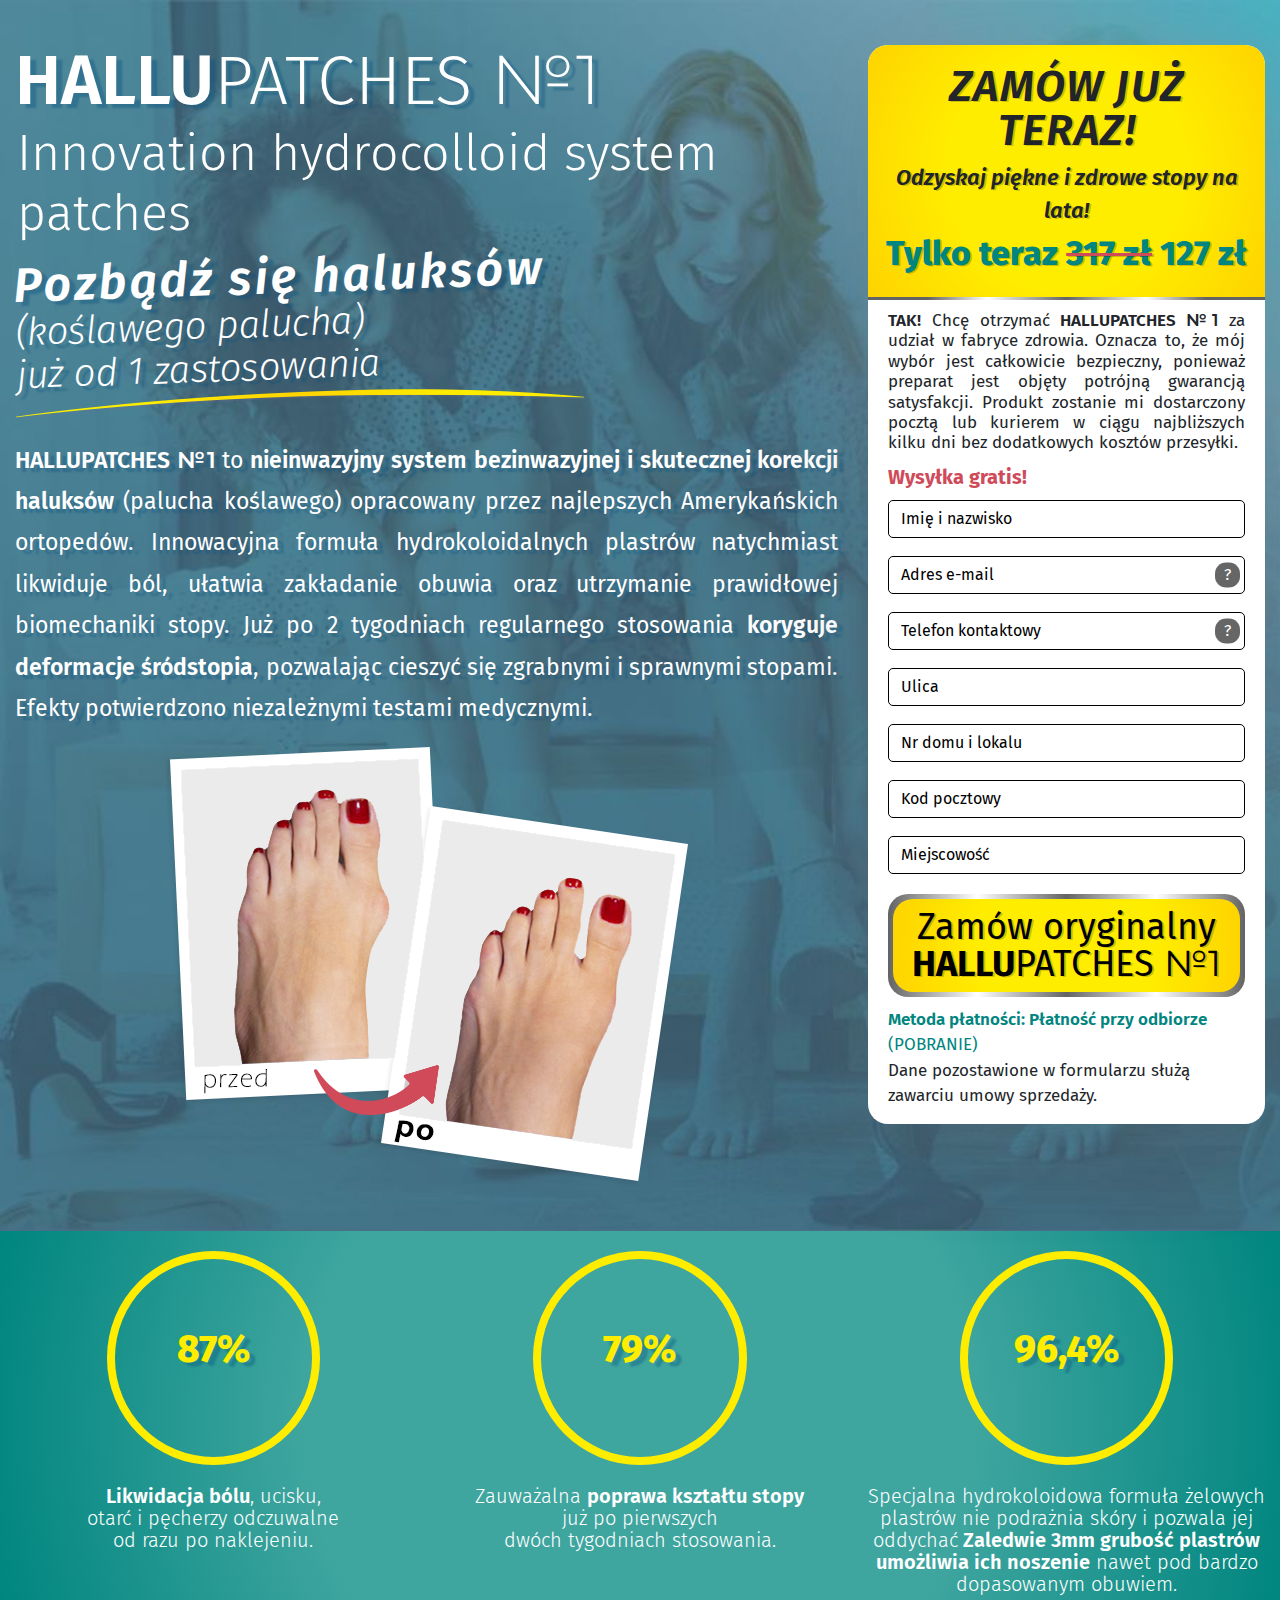
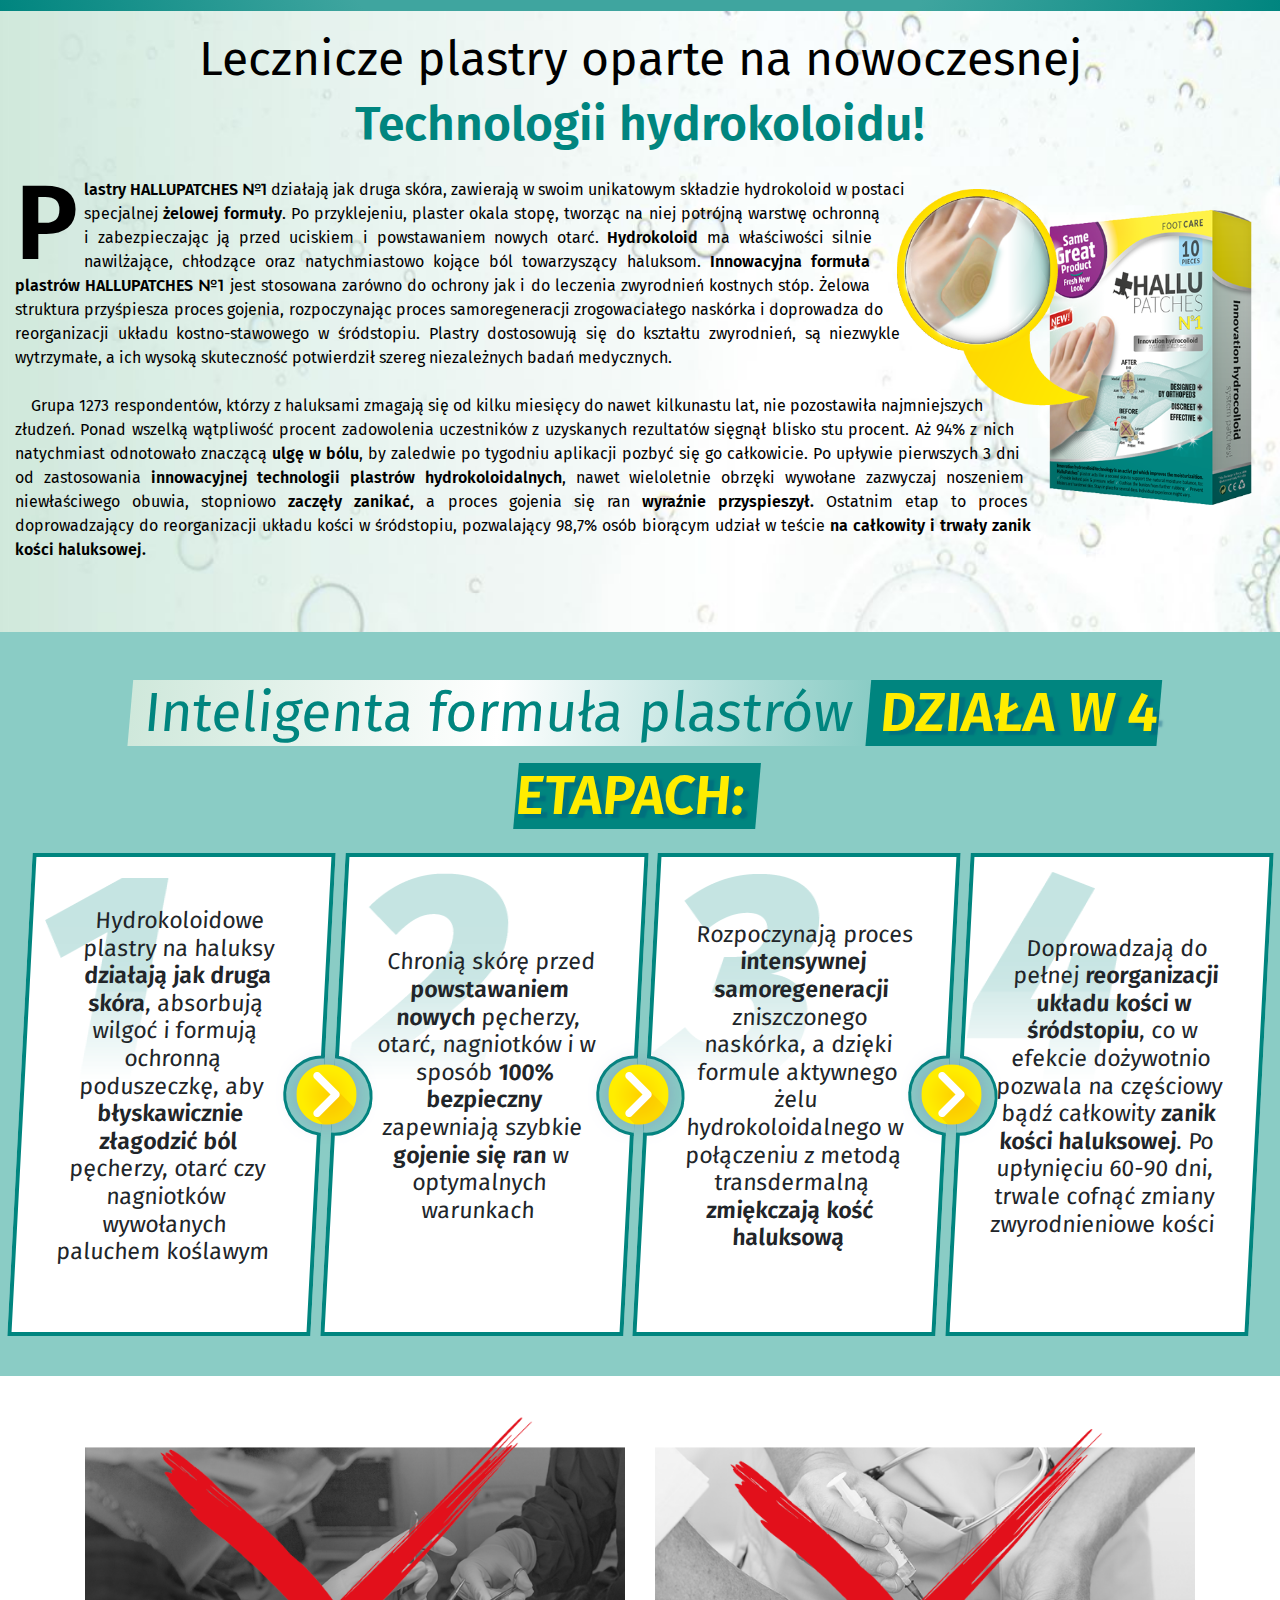
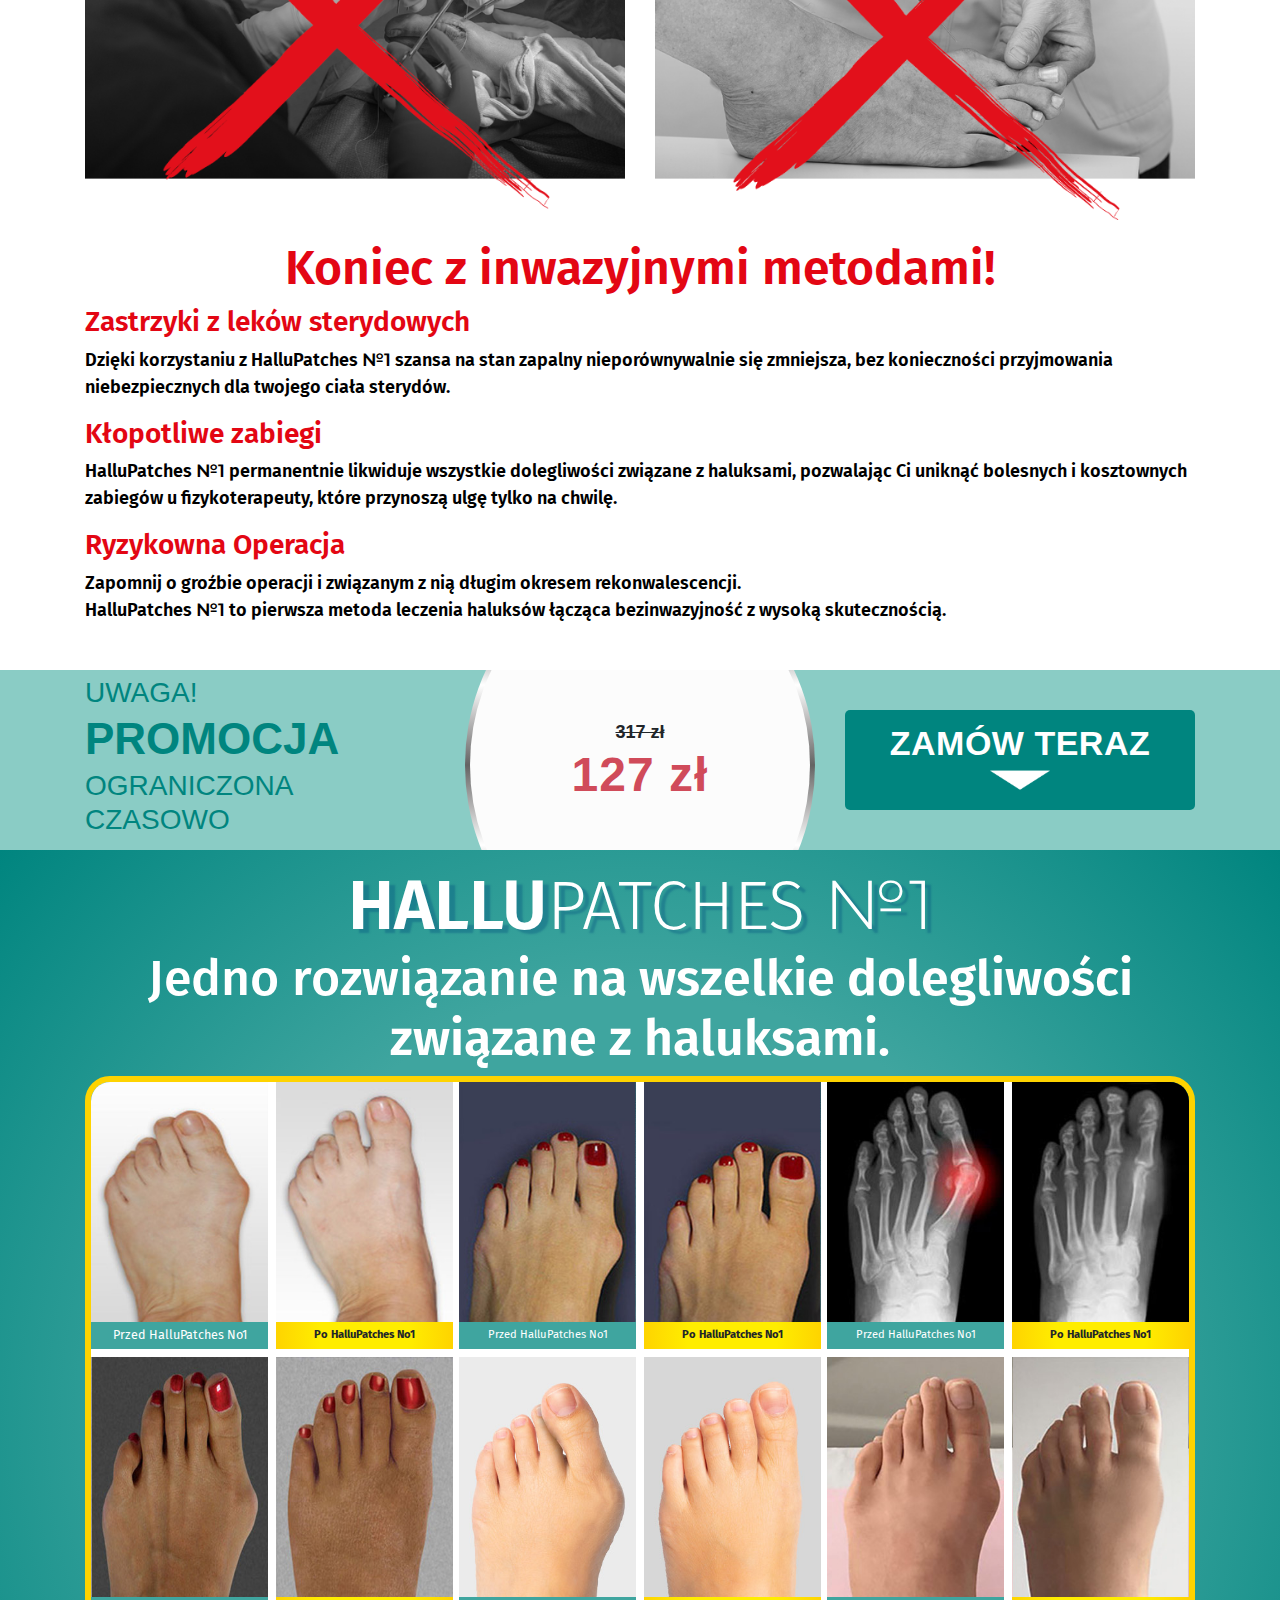
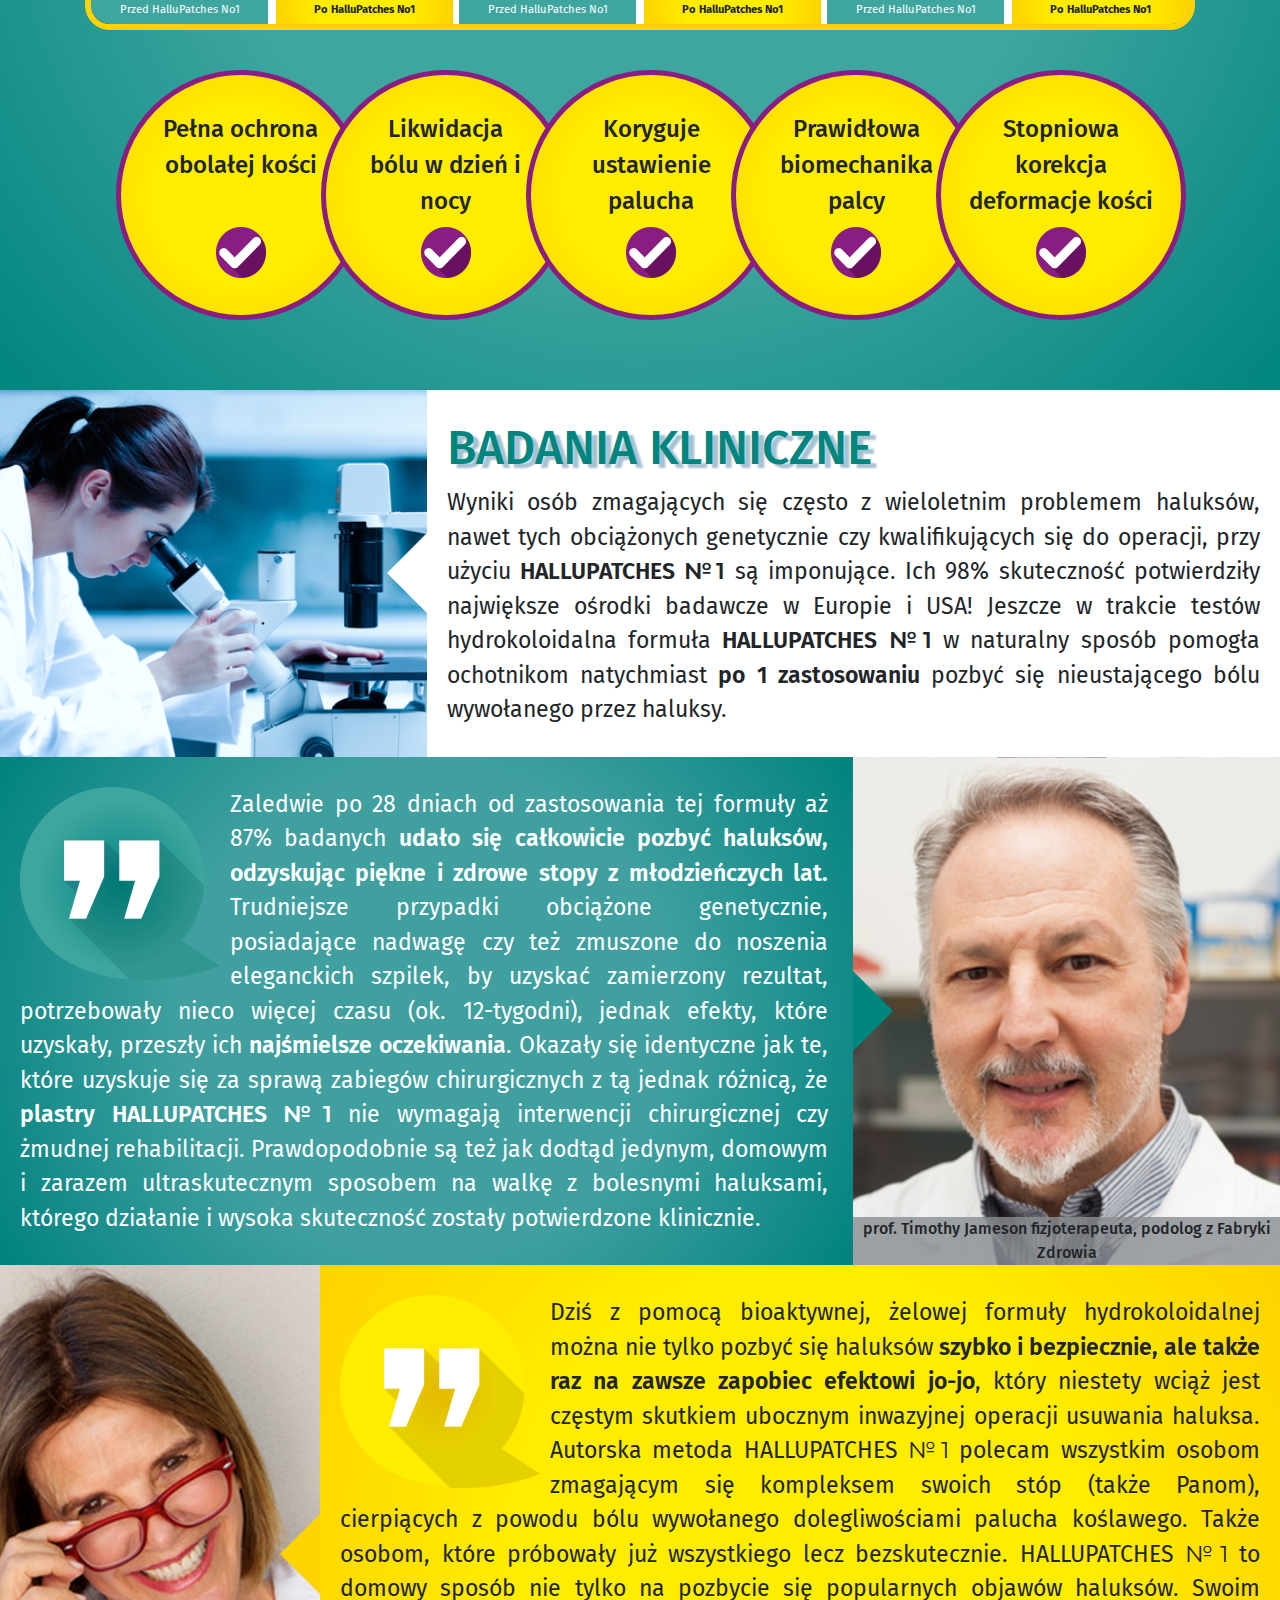
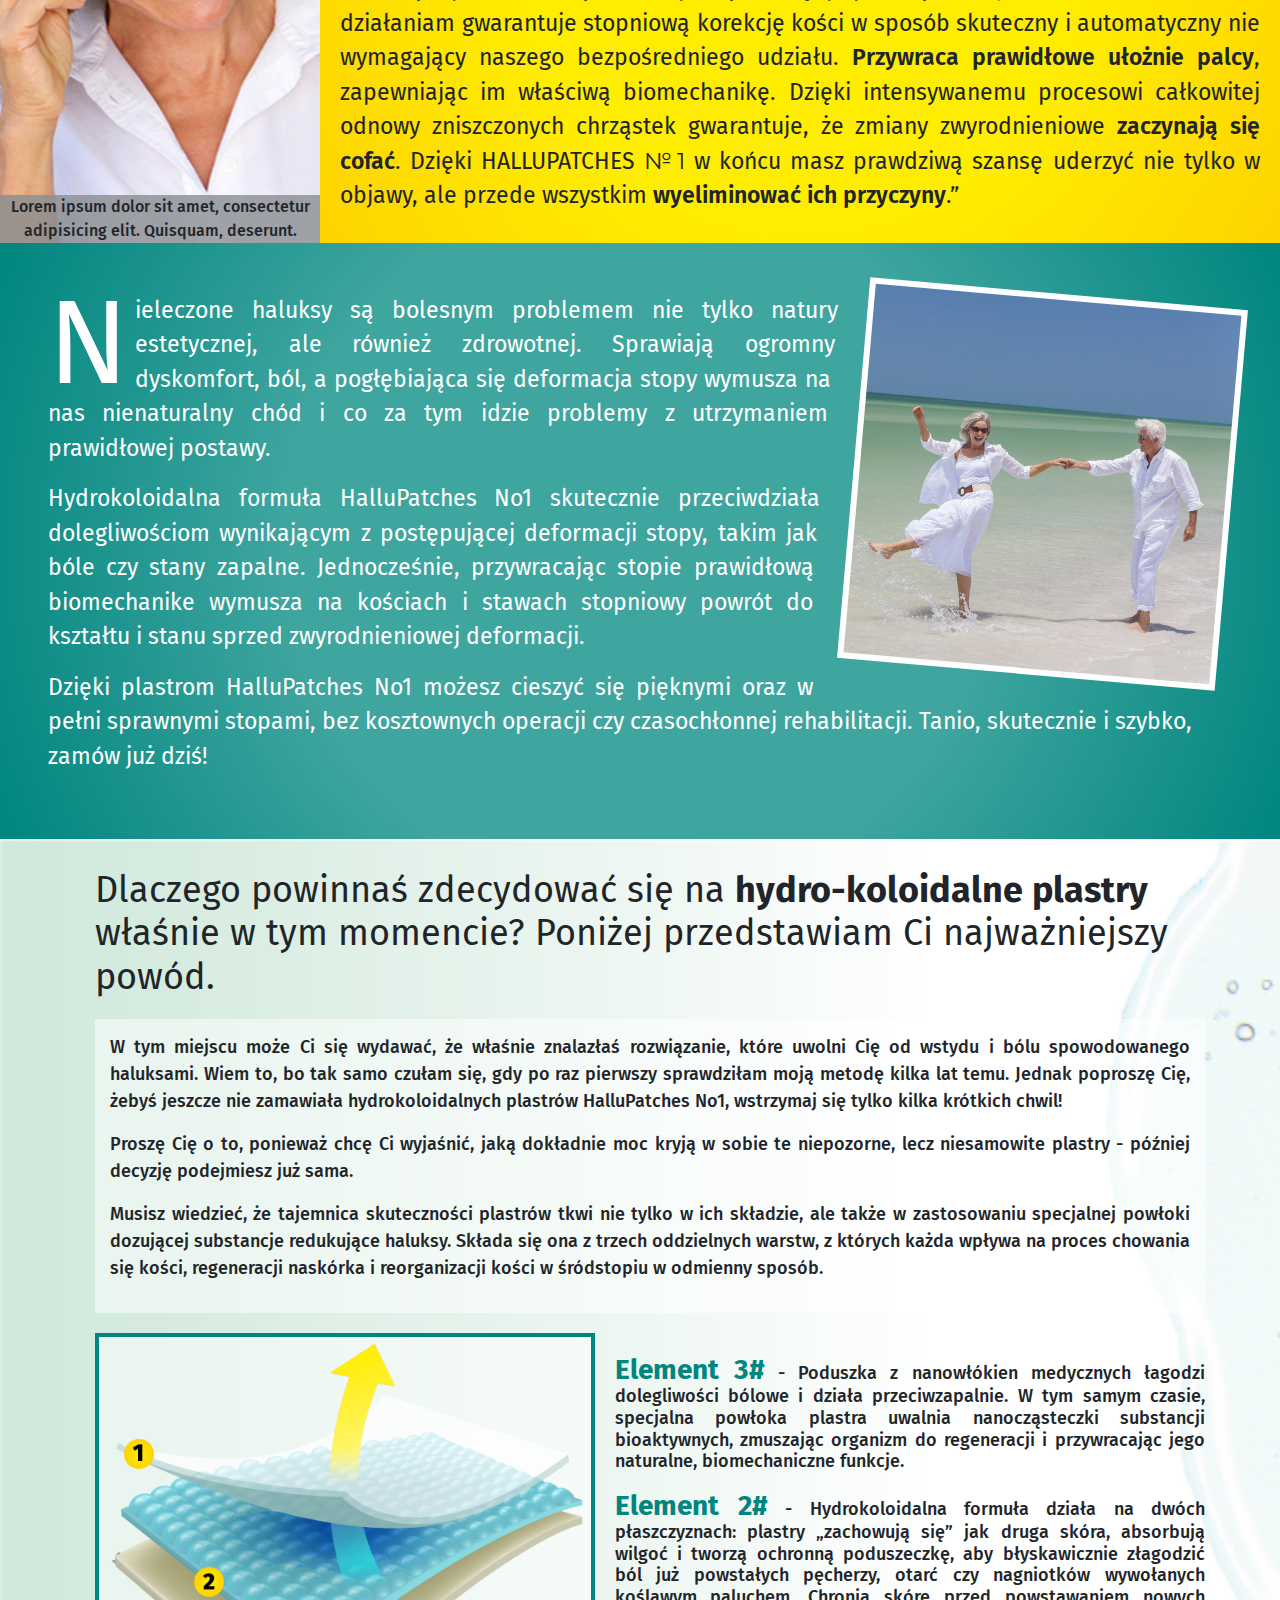
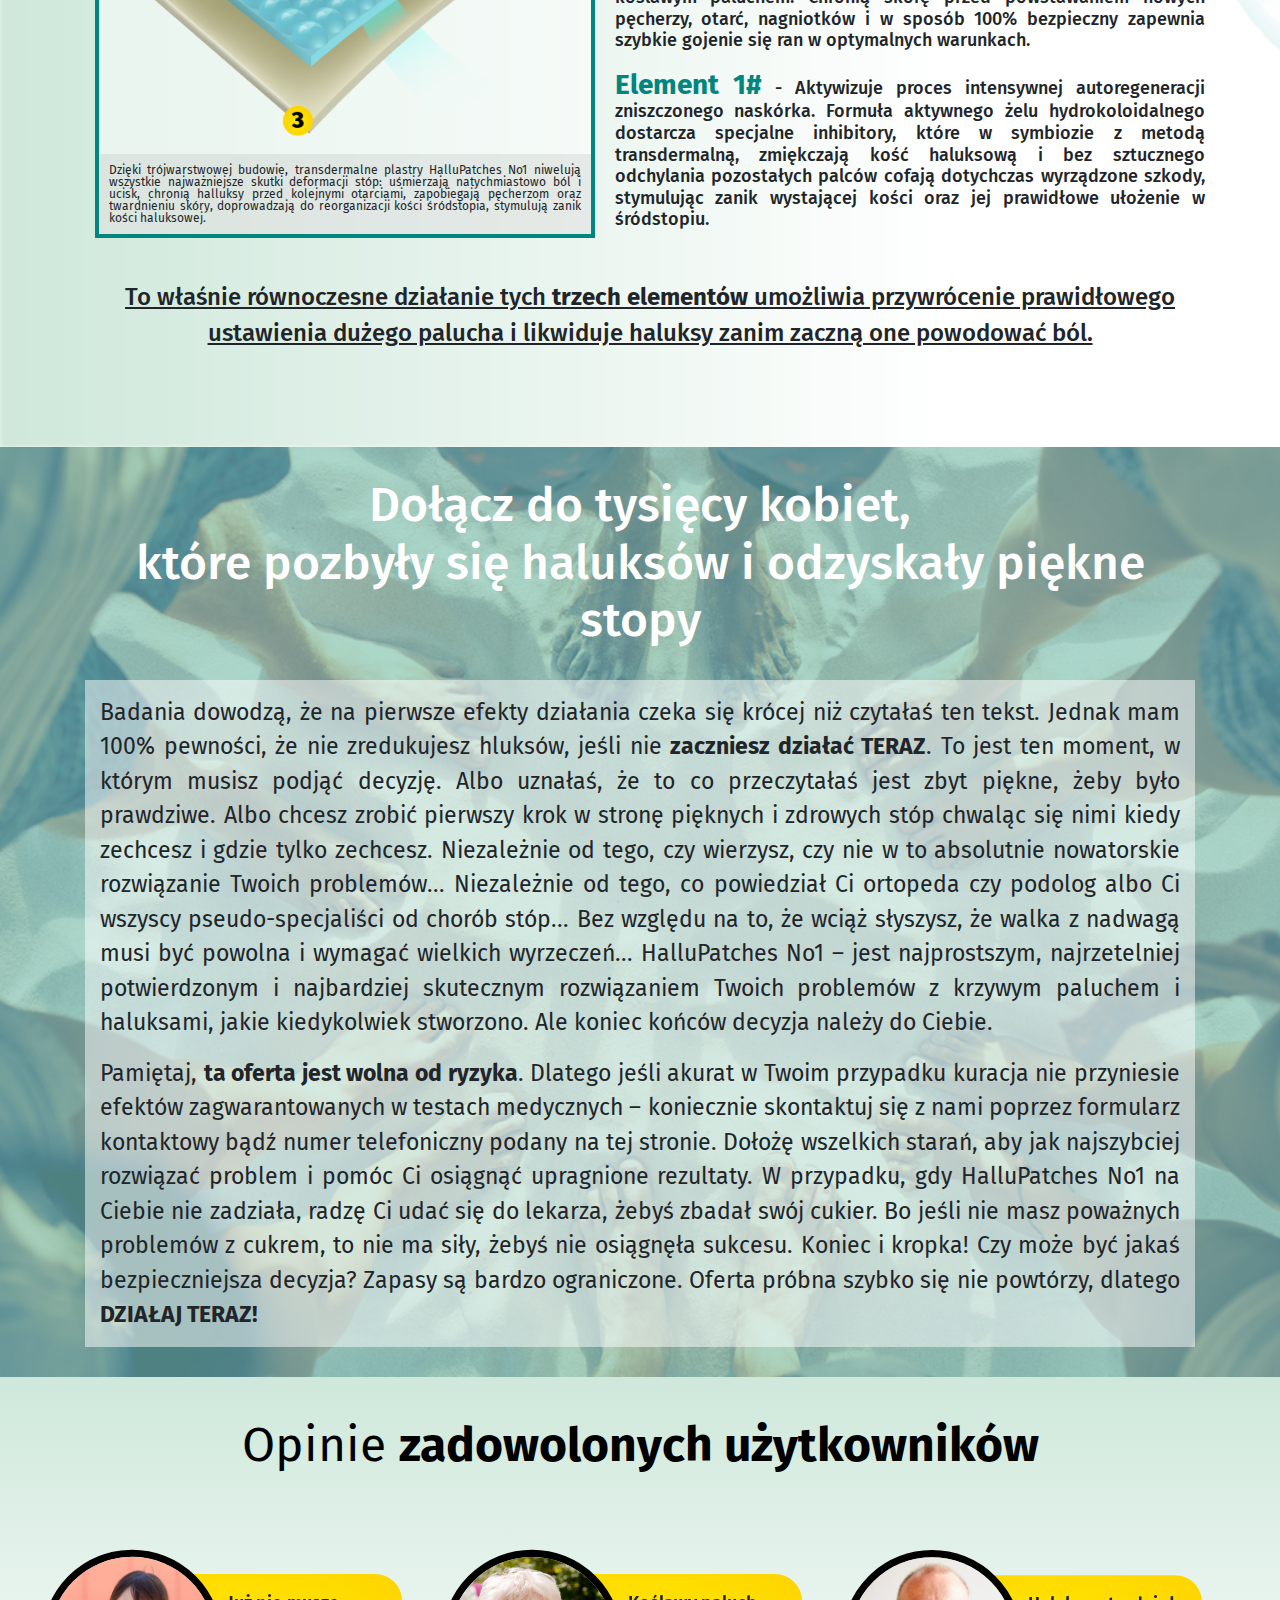
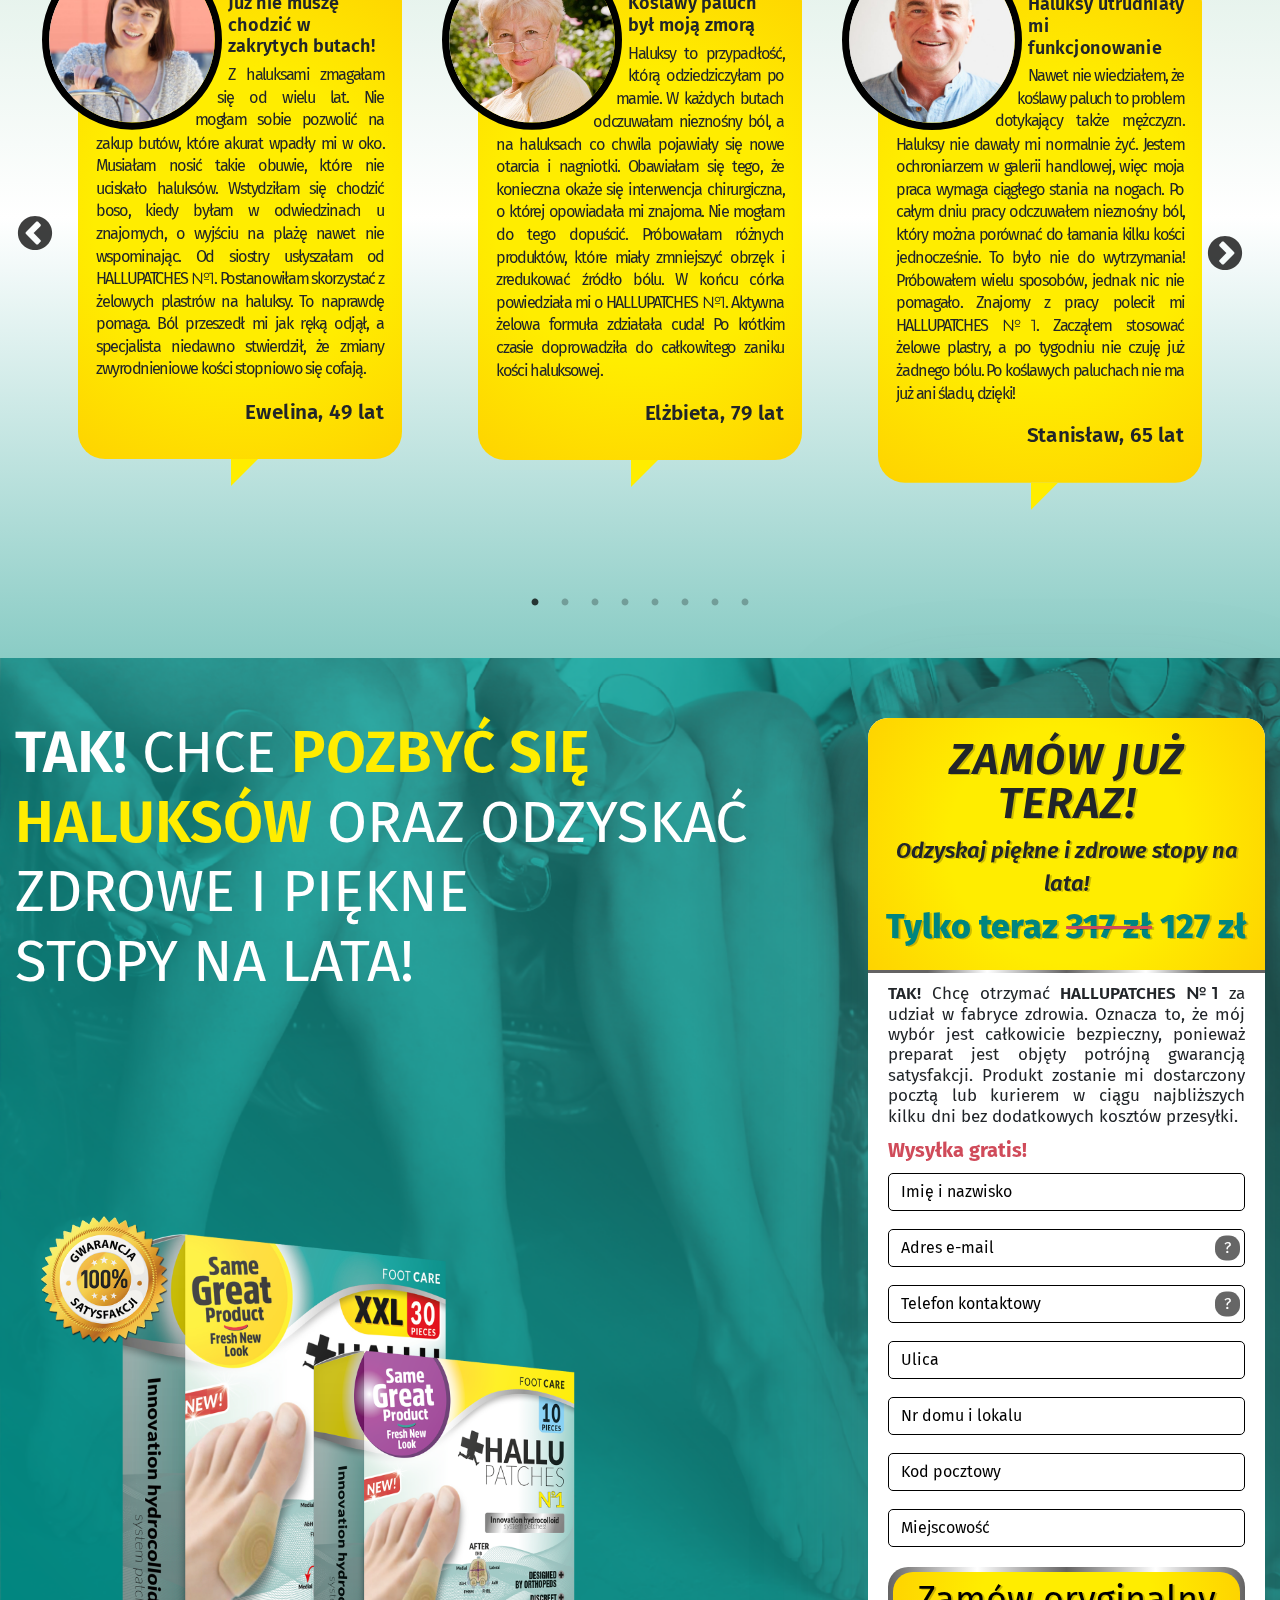
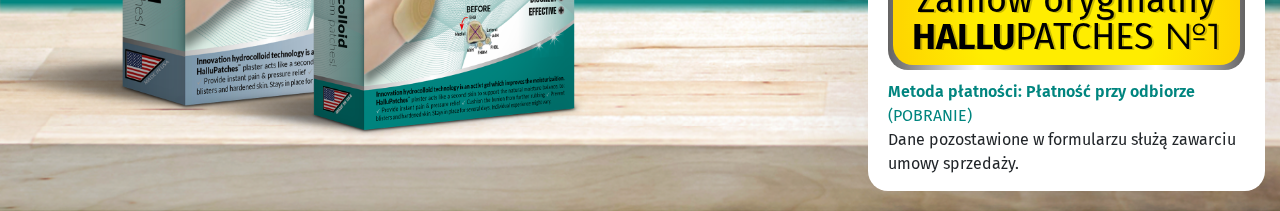
==== commit 67778356: "rwd changes" ====
--- a/index.html
+++ b/index.html
@@ -678,13 +678,7 @@
 
 
 
- <div class="build-box">
-                <img id="build" src="assets/img/Plaster_BUDOWA-01.png" alt="">
-                <div class="undertext">
-                    Dzięki trójwarstwowej budowie, transdermalne plastry HalluPatches No1 niwelują wszystkie najważniejsze skutki deformacji stóp: uśmierzają natychmiastowo ból i ucisk, chronią halluksy przed kolejnymi otarciami, zapobiegają pęcherzom oraz twardnieniu skóry, doprowadzają do reorganizacji kości śródstopia, stymulują zanik kości haluksowej.
-                </div>
-          </div>
-
+ 
 
             <div id="construction-text">
                 <p>
@@ -698,7 +692,13 @@
                 </p>
             </div>
 
-         
+         <div class="build-box">
+                <img id="build" src="assets/img/Plaster_BUDOWA-01.png" alt="">
+                <div class="undertext">
+                    Dzięki trójwarstwowej budowie, transdermalne plastry HalluPatches No1 niwelują wszystkie najważniejsze skutki deformacji stóp: uśmierzają natychmiastowo ból i ucisk, chronią halluksy przed kolejnymi otarciami, zapobiegają pęcherzom oraz twardnieniu skóry, doprowadzają do reorganizacji kości śródstopia, stymulują zanik kości haluksowej.
+                </div>
+          </div>
+
             <div id="elements-box">
                 <p>
                     <span>Element 3#</span> - Poduszka z nanowłókien medycznych łagodzi dolegliwości bólowe i działa przeciwzapalnie. W tym samym czasie, specjalna powłoka plastra uwalnia nanocząsteczki substancji bioaktywnych, zmuszając organizm do regeneracji i przywracając jego naturalne, biomechaniczne funkcje.
@@ -1071,7 +1071,7 @@
         </div>
     </div>
 
-    <script src="http://ajax.googleapis.com/ajax/libs/jquery/3.3.1/jquery.min.js"></script>
+    <script src="https://ajax.googleapis.com/ajax/libs/jquery/3.3.1/jquery.min.js"></script>
     <script src="https://cdnjs.cloudflare.com/ajax/libs/popper.js/1.14.7/umd/popper.min.js" integrity="sha384-UO2eT0CpHqdSJQ6hJty5KVphtPhzWj9WO1clHTMGa3JDZwrnQq4sF86dIHNDz0W1" crossorigin="anonymous"></script>
     <script src="https://stackpath.bootstrapcdn.com/bootstrap/4.3.1/js/bootstrap.min.js" integrity="sha384-JjSmVgyd0p3pXB1rRibZUAYoIIy6OrQ6VrjIEaFf/nJGzIxFDsf4x0xIM+B07jRM" crossorigin="anonymous"></script>
     <script src="assets/js/slick.js"></script>
--- a/assets/css/main.css
+++ b/assets/css/main.css
@@ -432,7 +432,7 @@
     float: left;
     background-color: rgba(255, 255, 255, 0.5);
     margin-right: 20px;
-    margin-bottom: 15px; }
+    border: 4px solid #00857f; }
     #construction .build-box #build {
       width: 100%; }
     #construction .build-box .undertext {
--- a/assets/css/responsive.css
+++ b/assets/css/responsive.css
@@ -177,6 +177,9 @@
   .slick-current + .slick-slide {
     -webkit-transform: scale(0.9);
             transform: scale(0.9); }
+
+  .text-bubble h3 {
+    font-size: 20px; }
 
   .slanted-text {
     margin-top: 0; }
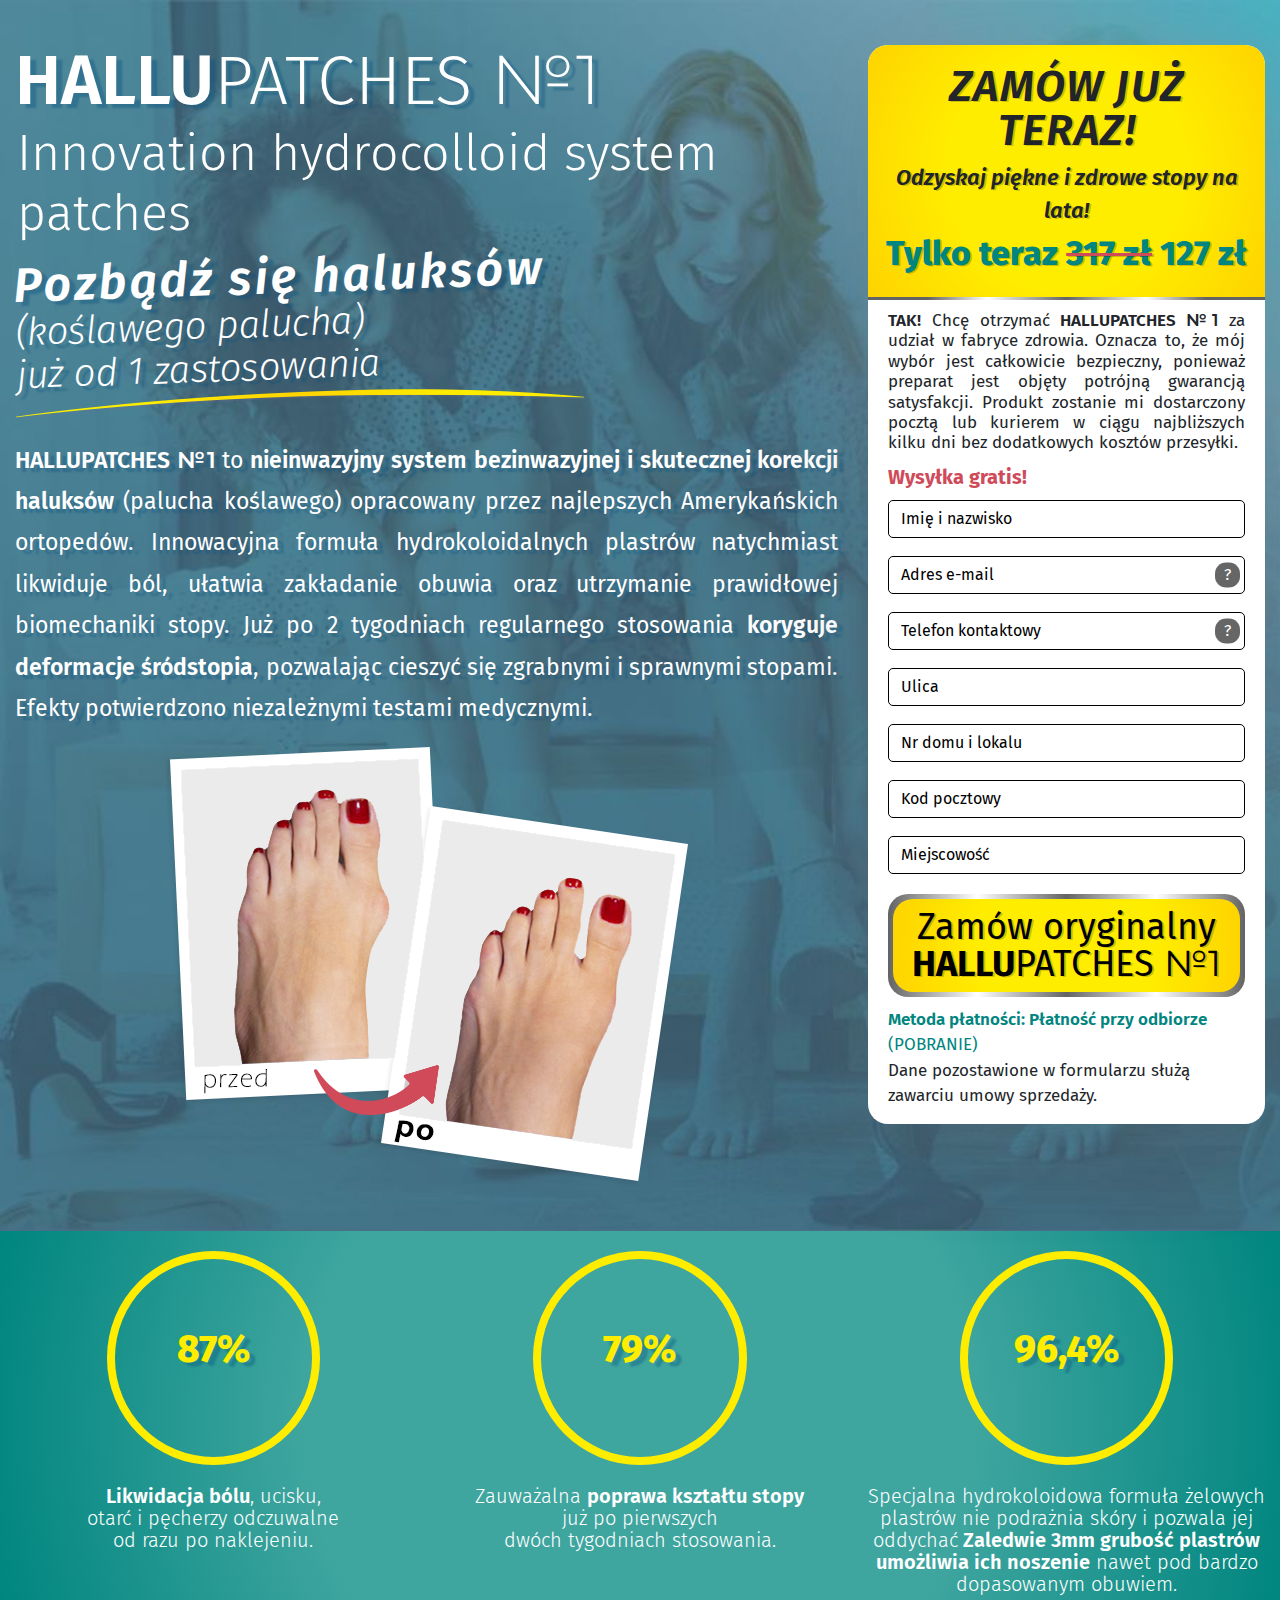
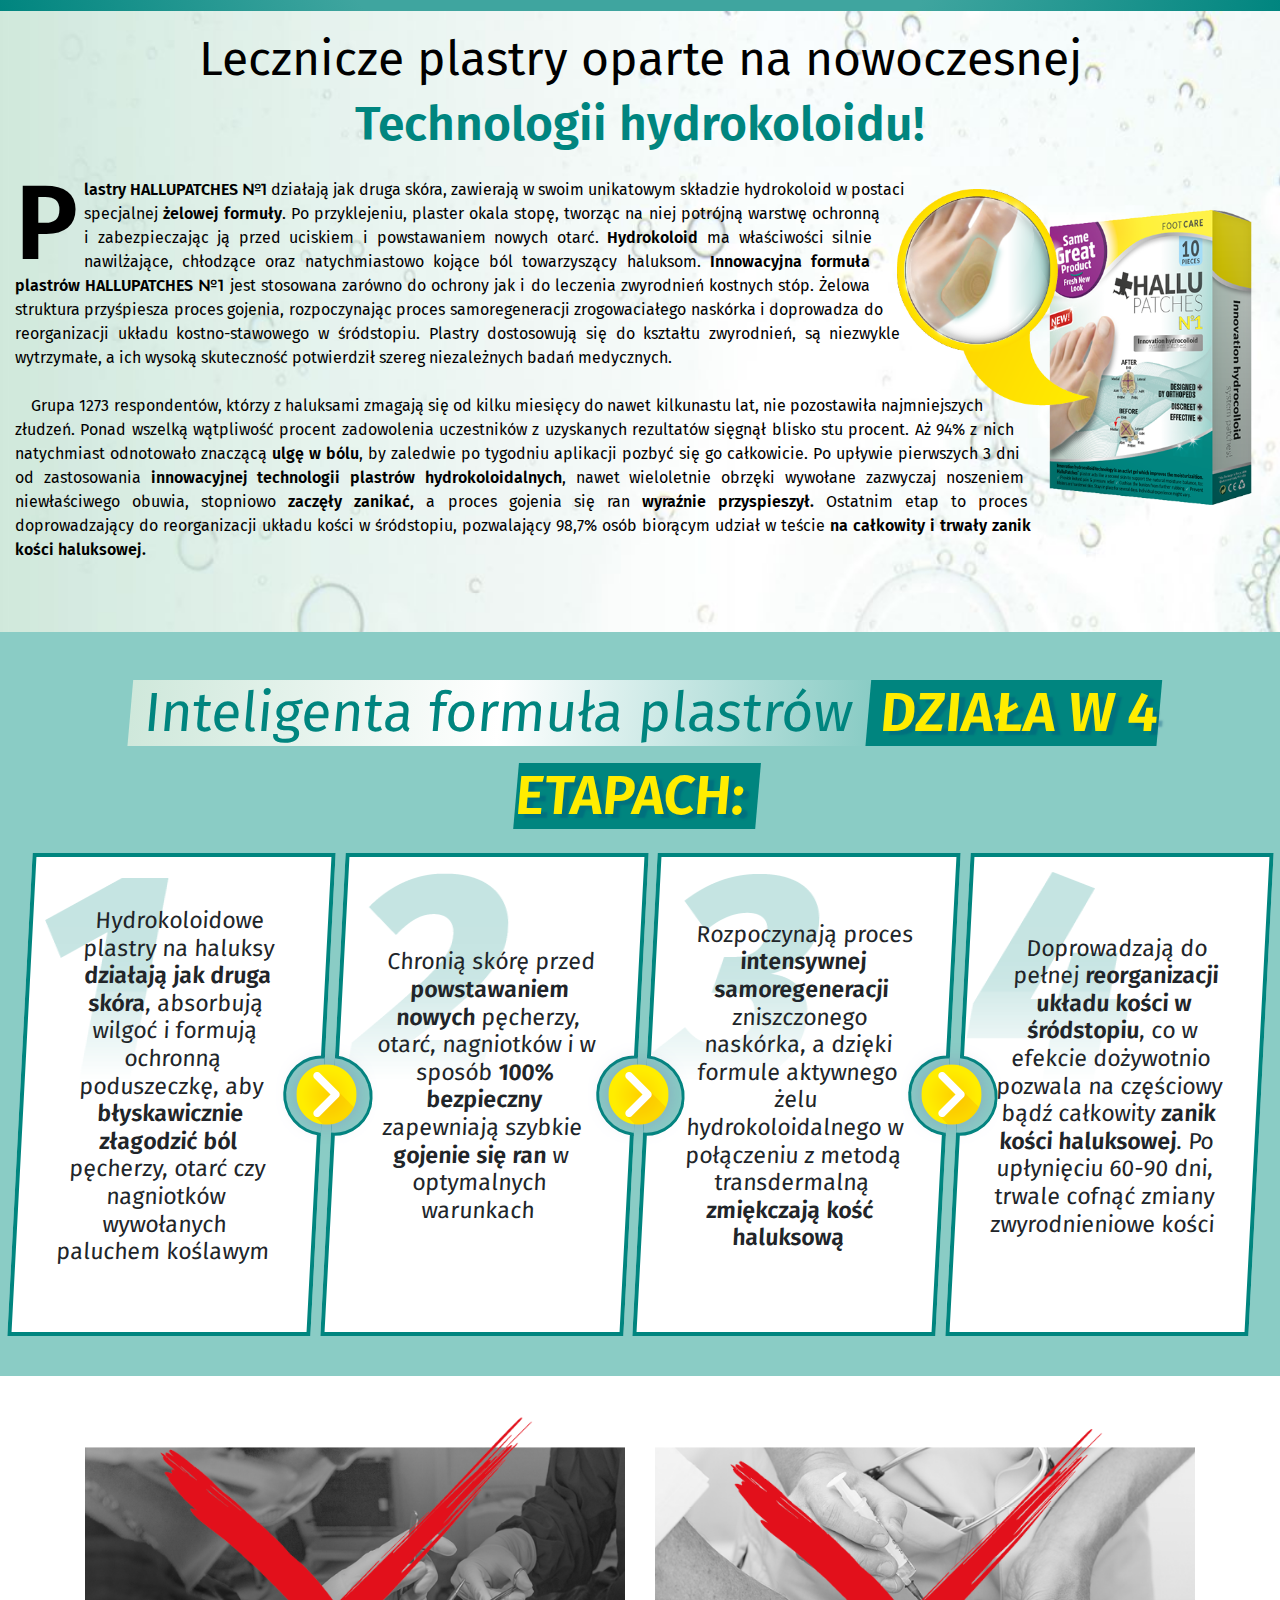
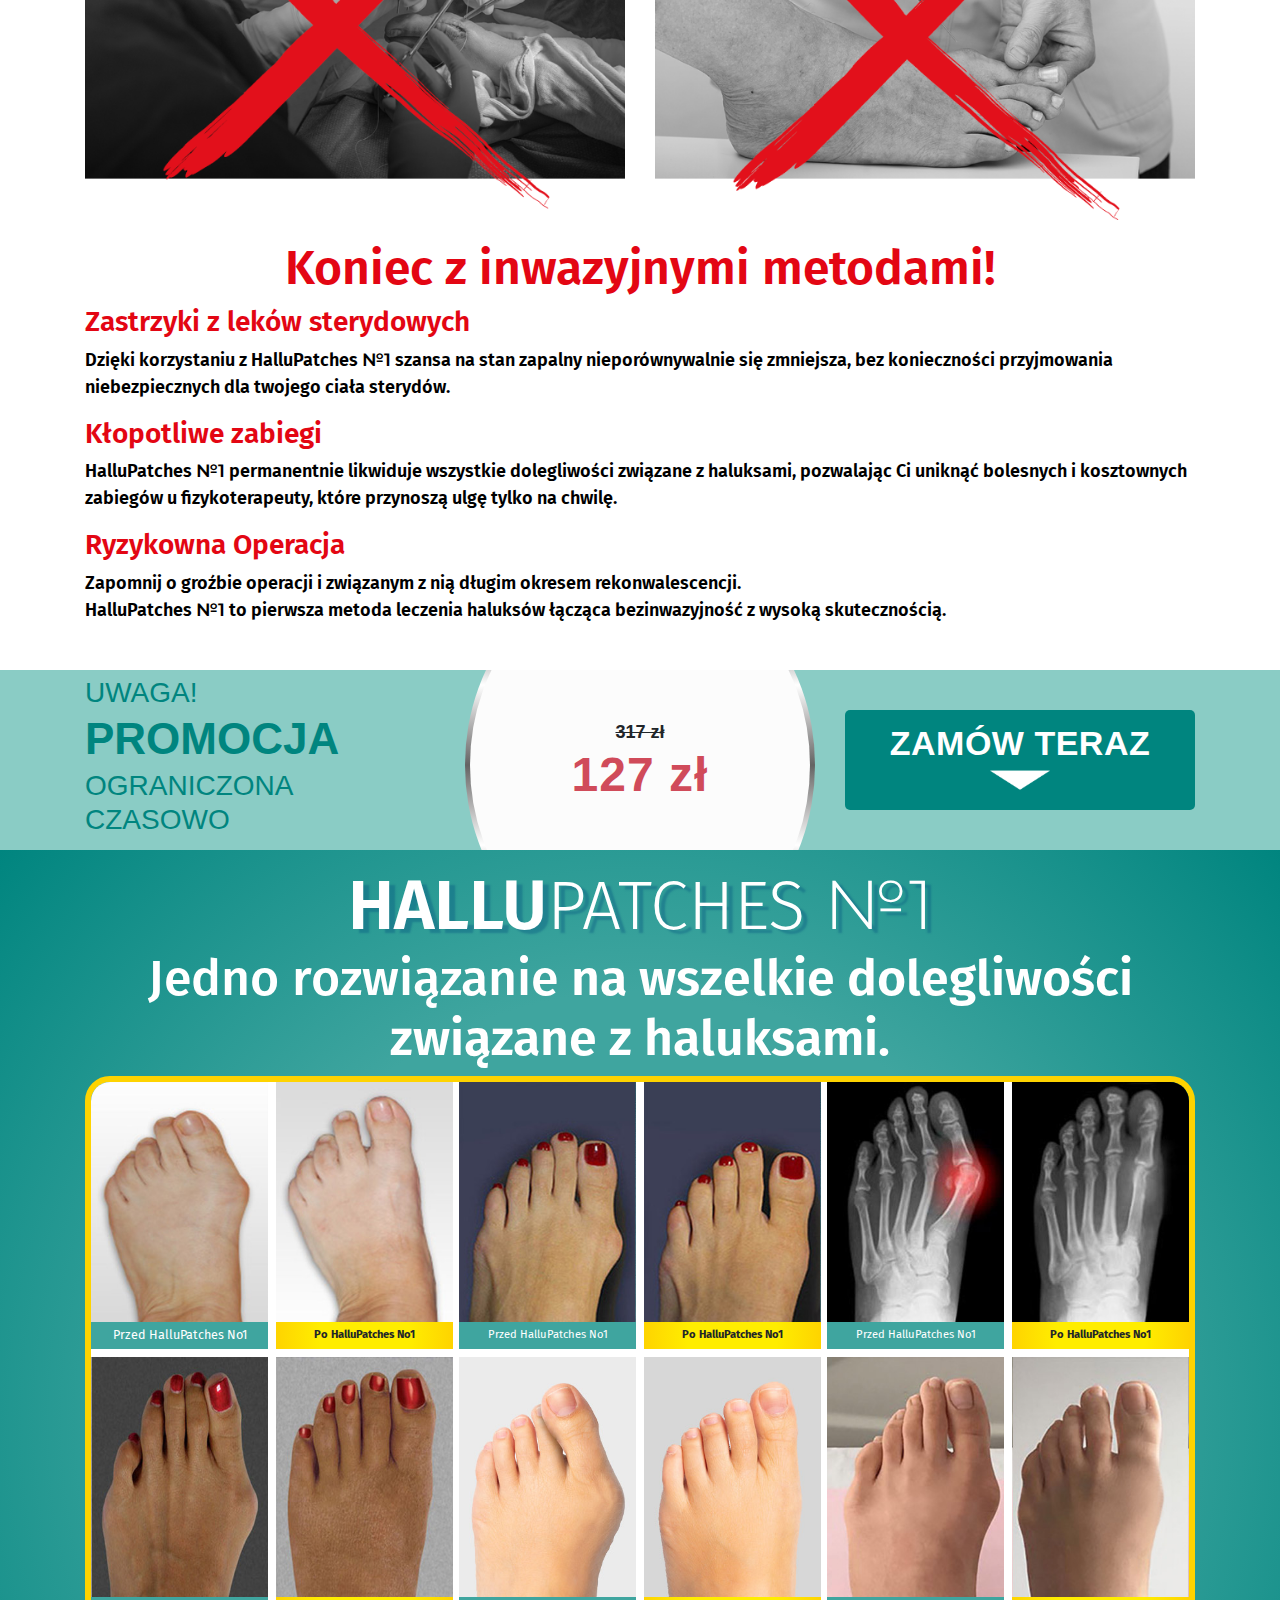
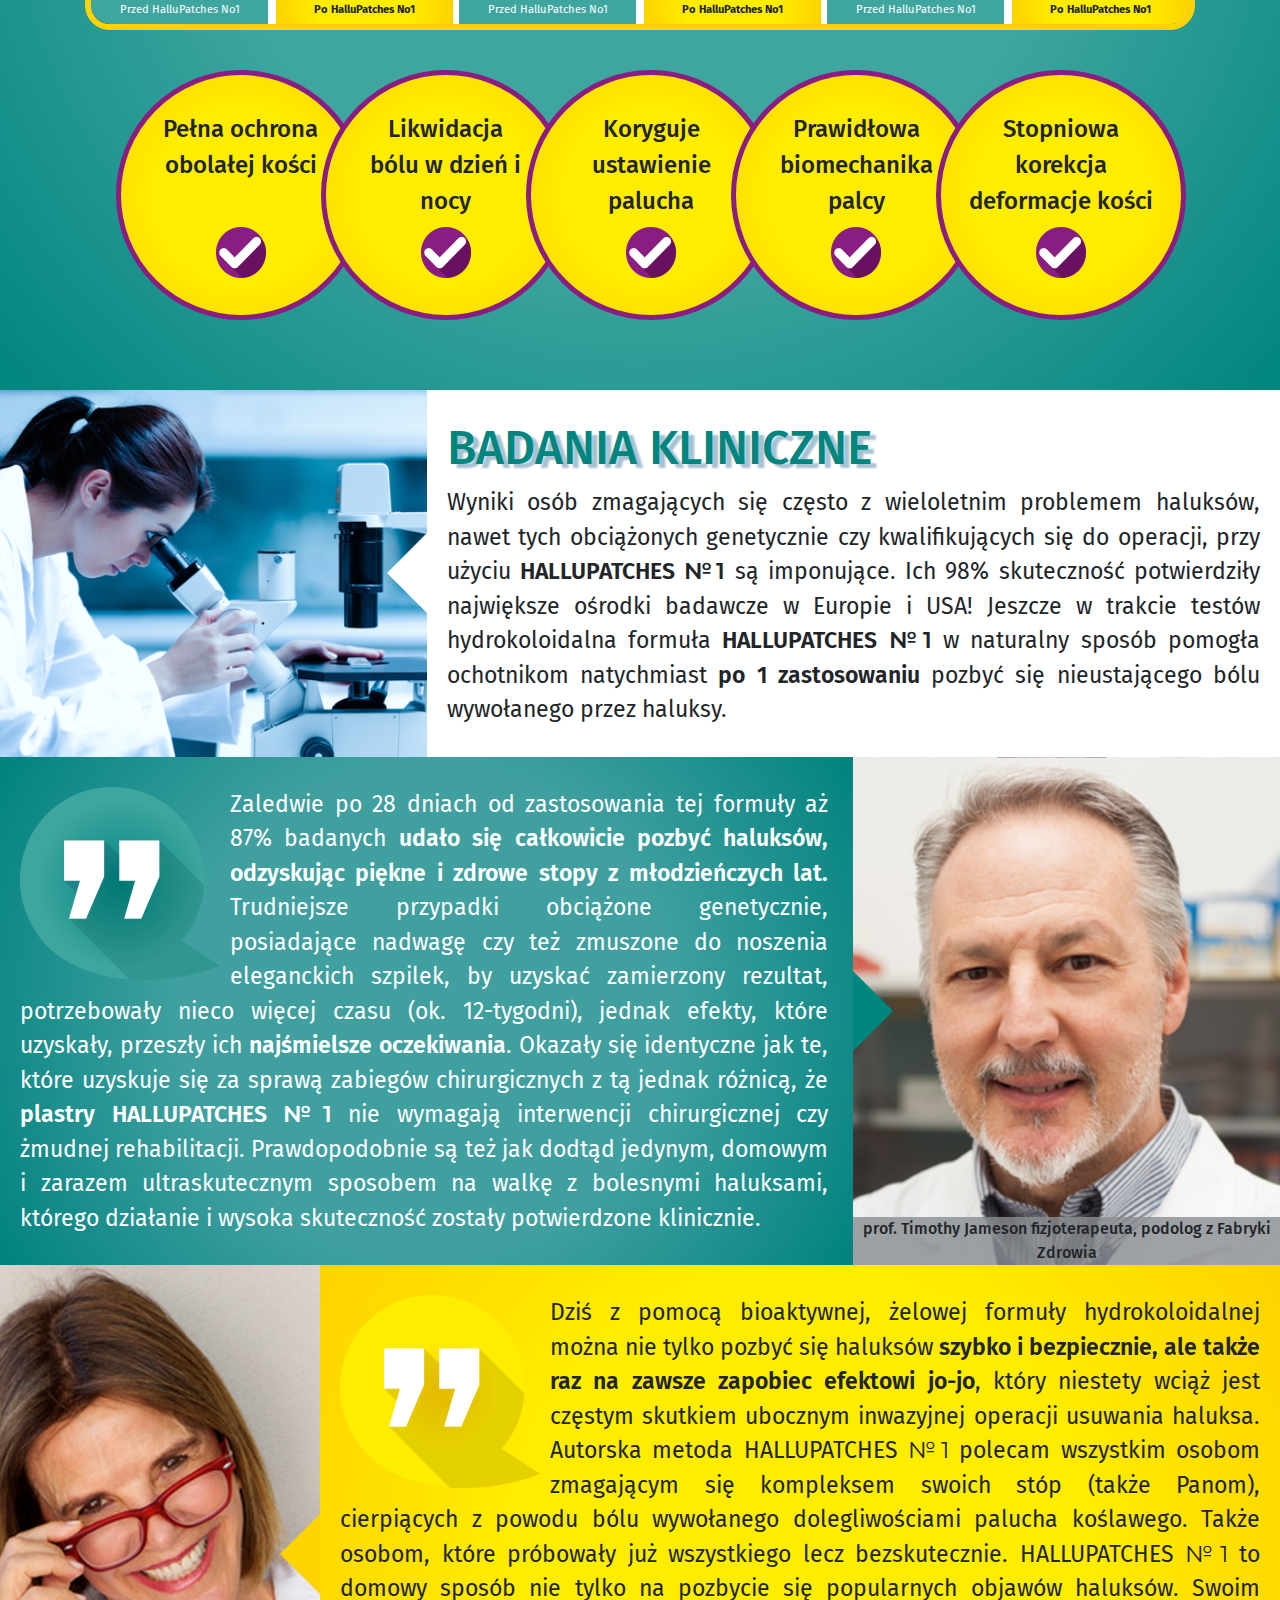
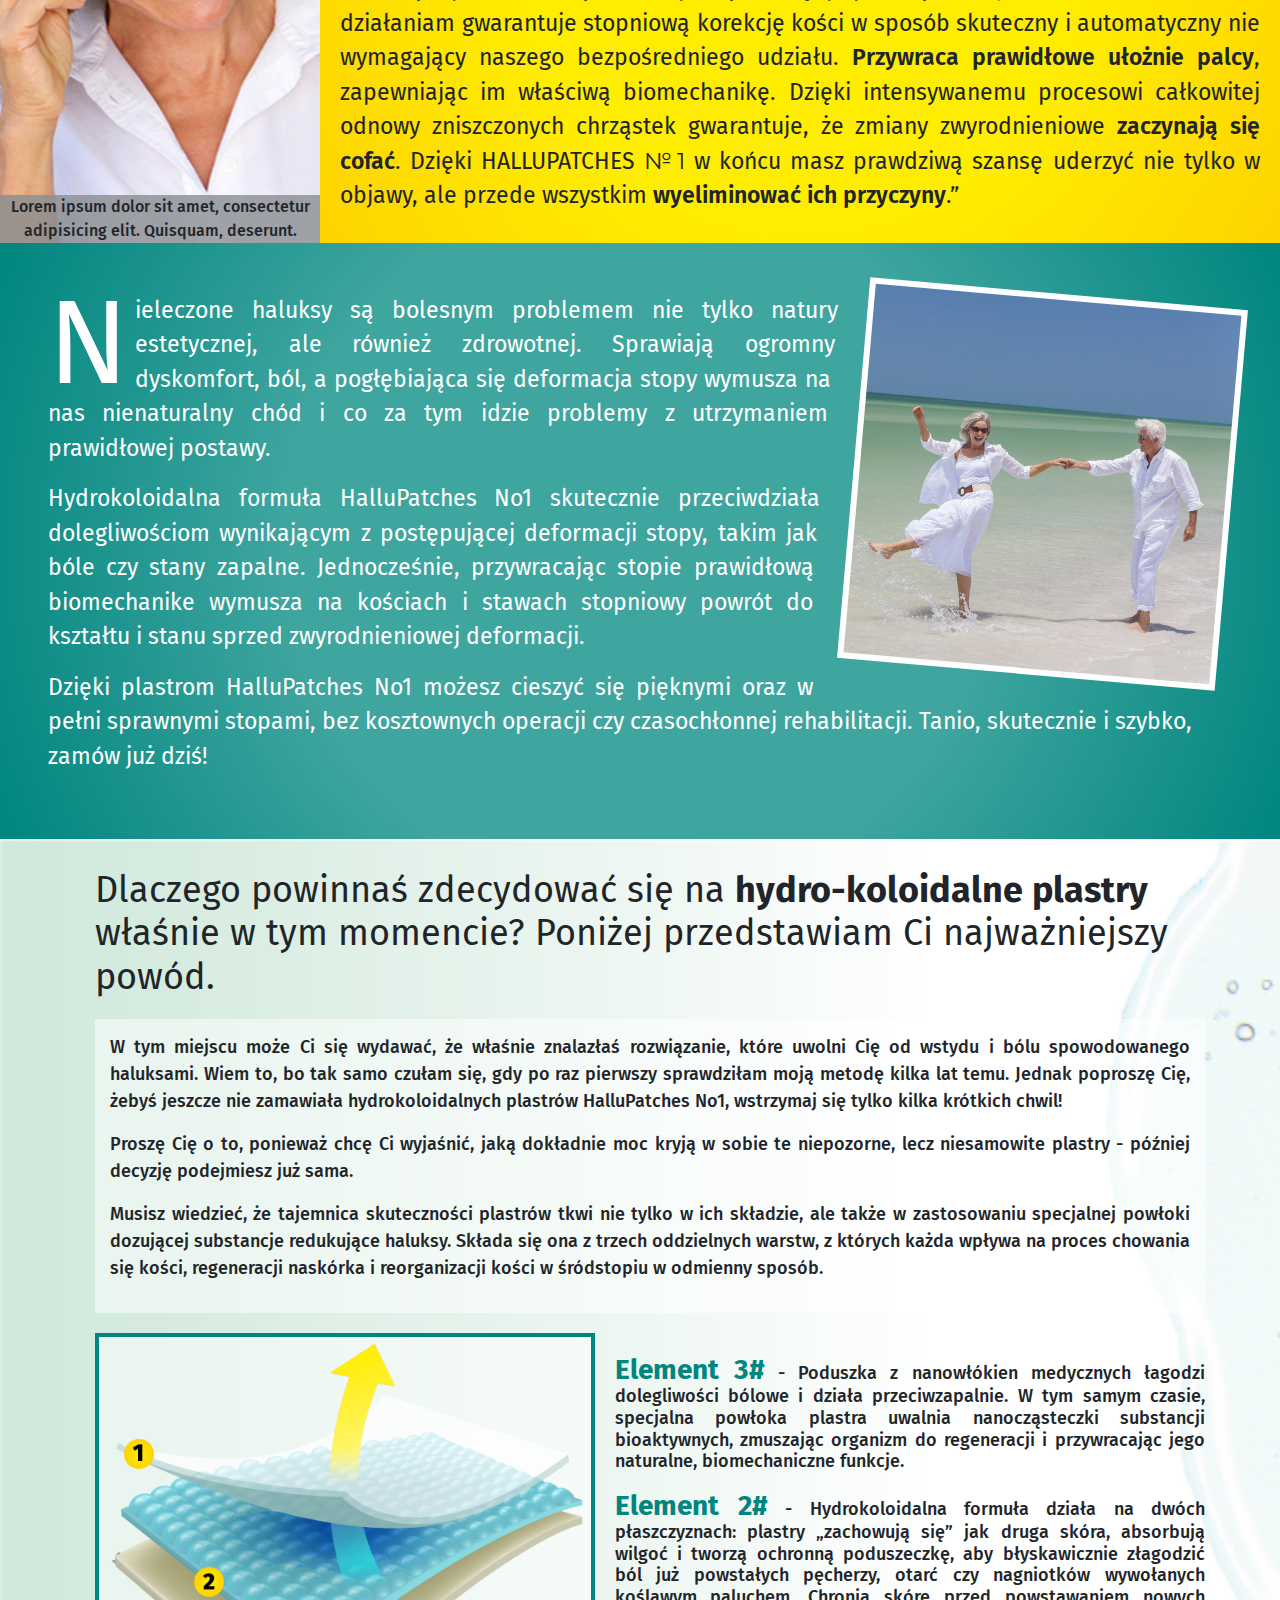
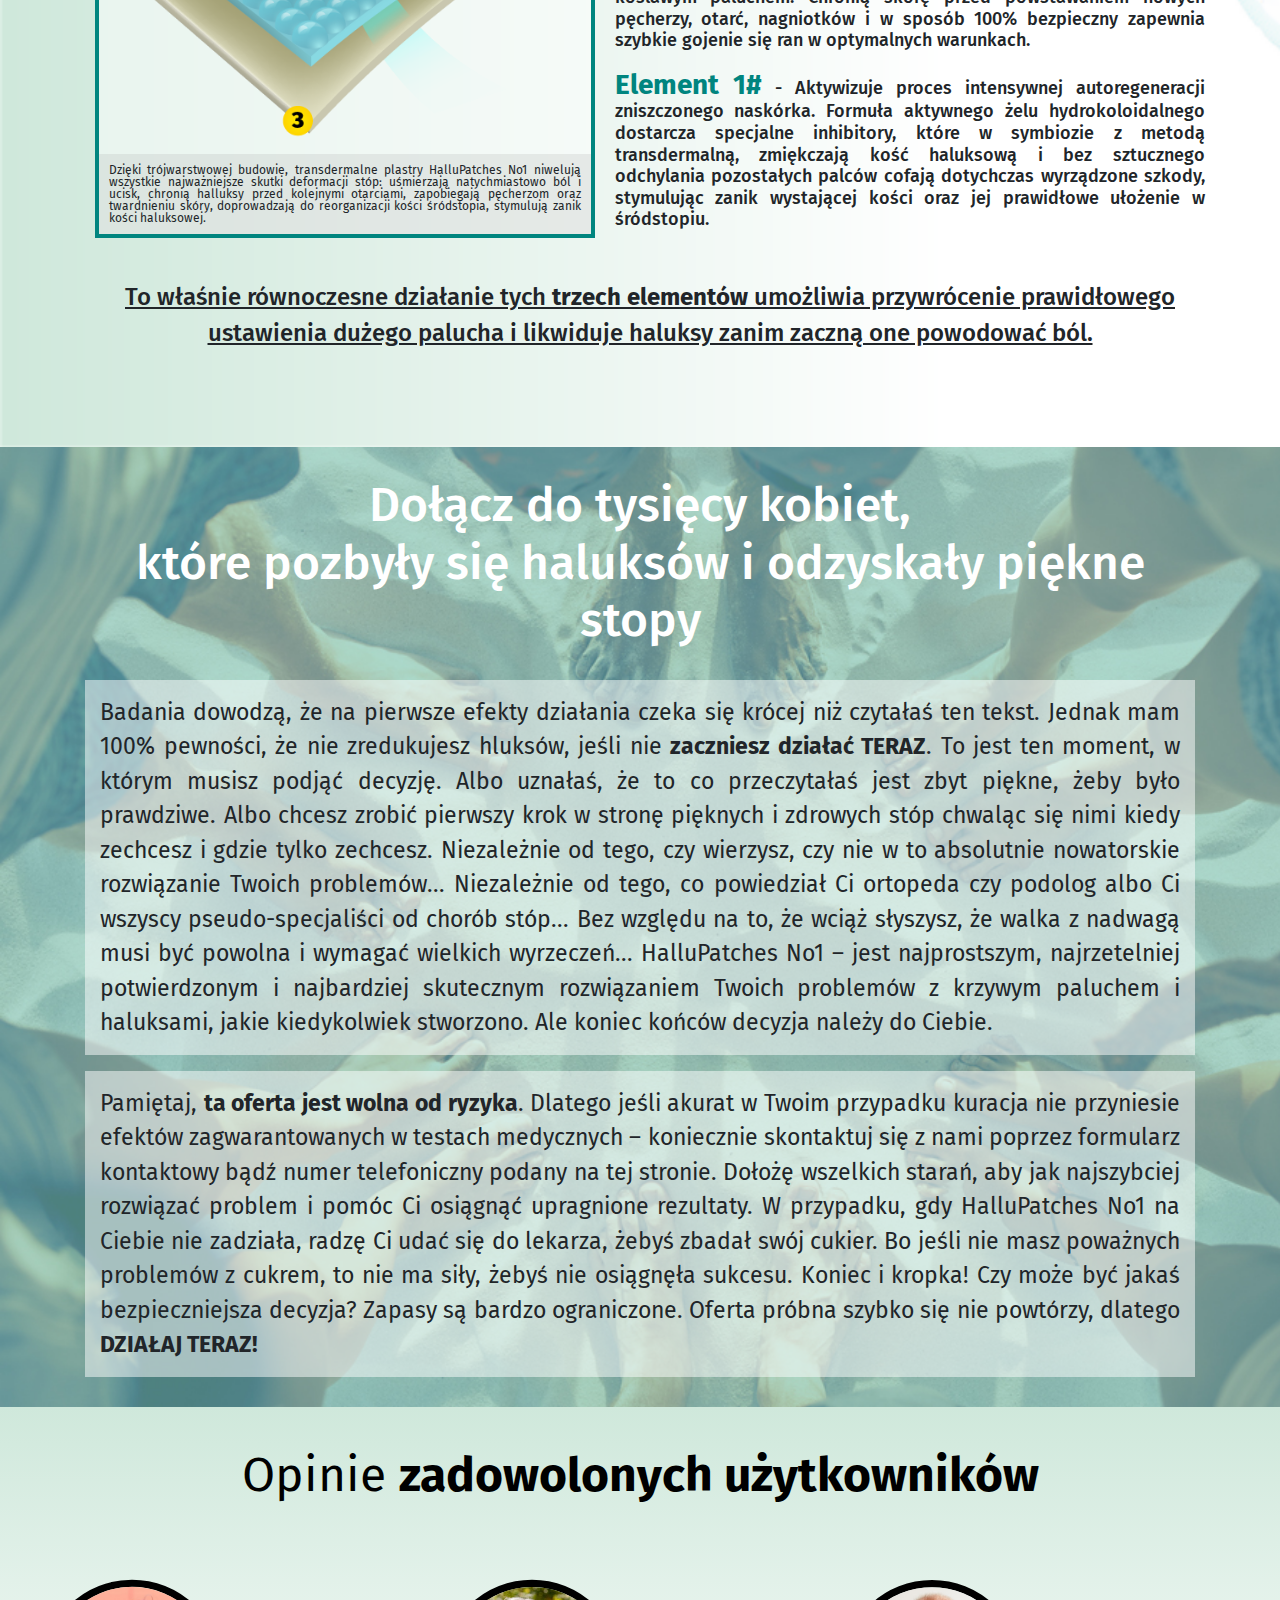
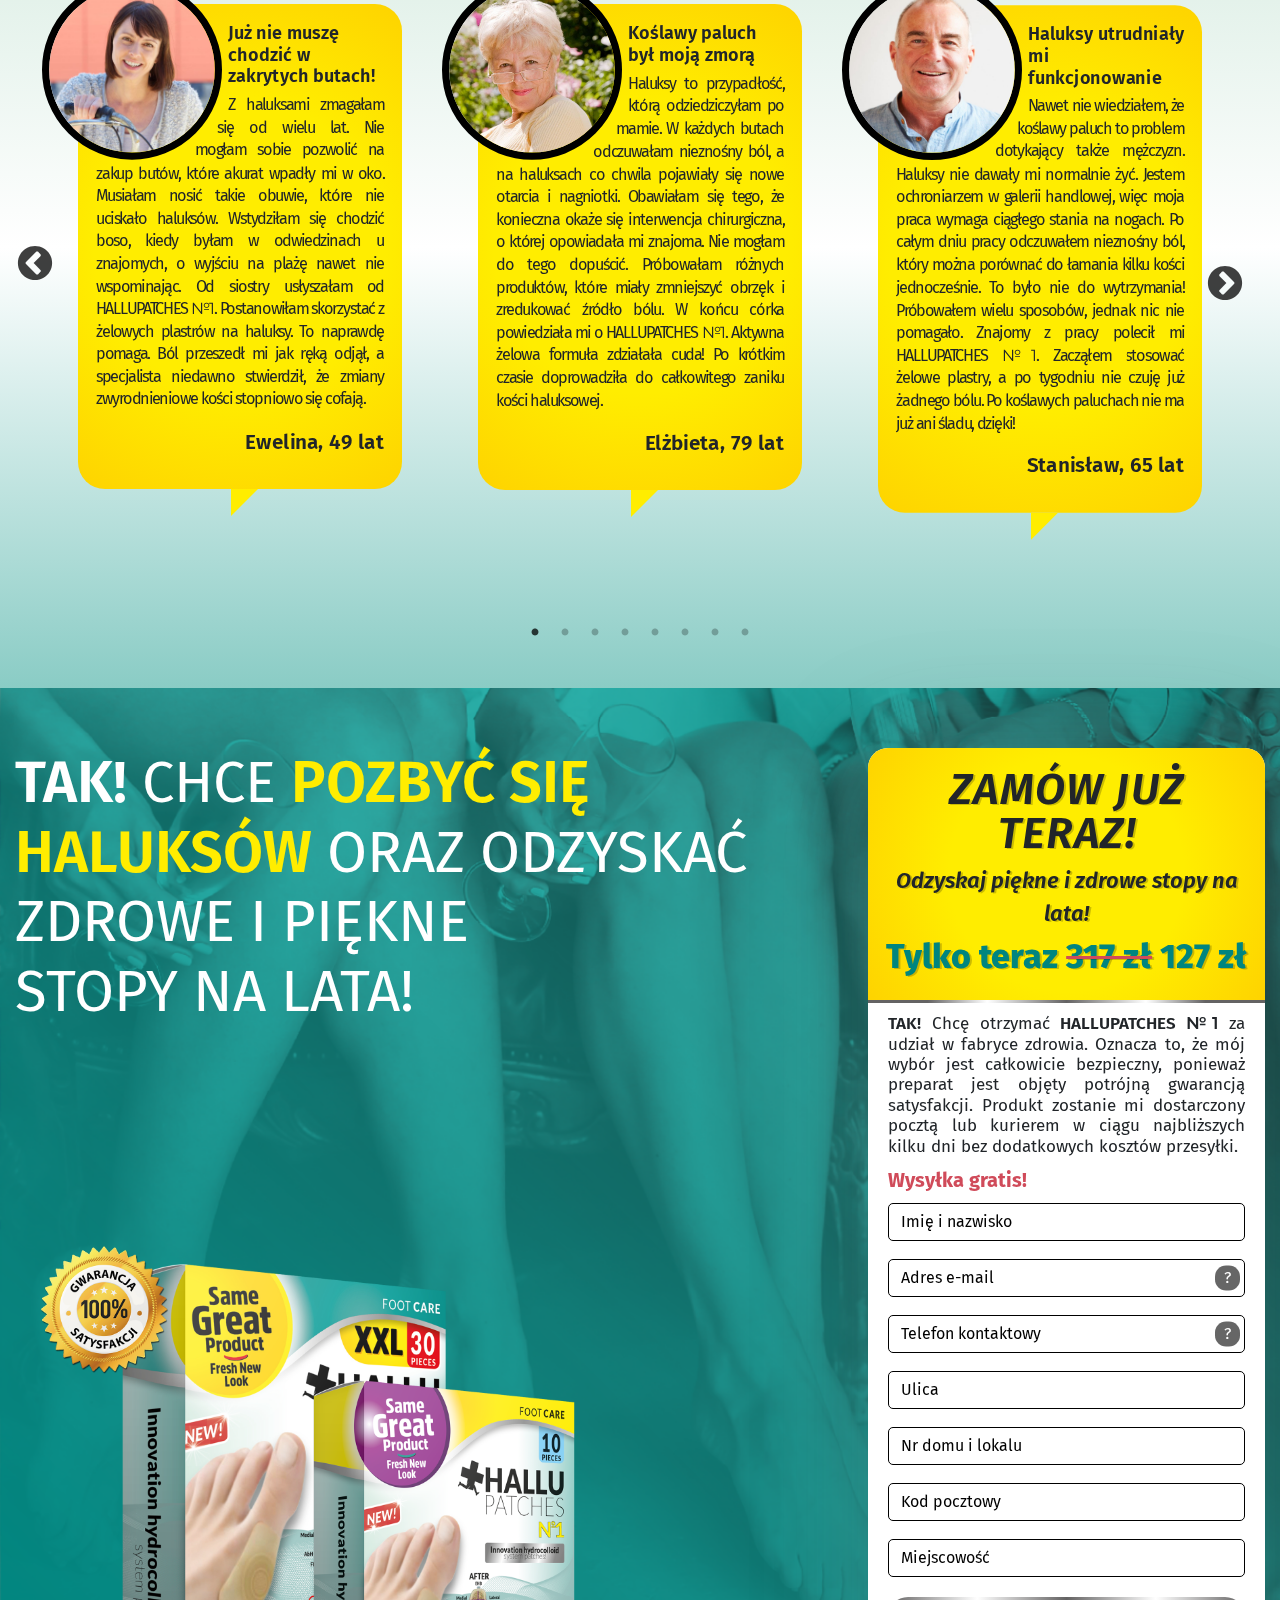
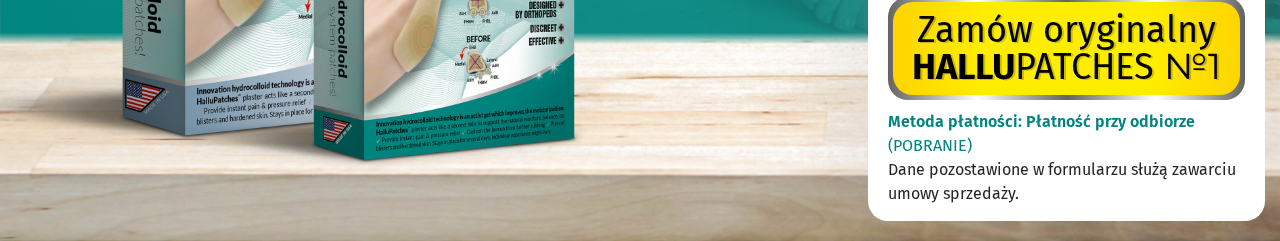
==== commit 26a55fd3: "Update index.html" ====
--- a/index.html
+++ b/index.html
@@ -730,7 +730,7 @@
             </h2>
 
            <div class="join-text">
-                <p>
+                <p class="mb-0">
                 Badania dowodzą, że na pierwsze efekty działania czeka się krócej niż czytałaś ten tekst. Jednak mam 100% pewności, że nie zredukujesz hluksów, jeśli nie <b>zaczniesz działać TERAZ</b>. To jest ten moment, w którym musisz podjąć decyzję. Albo uznałaś, że to co przeczytałaś jest zbyt piękne, żeby było prawdziwe. Albo chcesz zrobić pierwszy krok w stronę pięknych i zdrowych stóp chwaląc się nimi kiedy zechcesz i gdzie tylko zechcesz.
                 
                 Niezależnie od tego, czy wierzysz, czy nie w to absolutnie nowatorskie rozwiązanie Twoich problemów...
@@ -743,7 +743,11 @@
 
                 Ale koniec końców decyzja należy do Ciebie.
             </p>
-            <p class="mb-0">
+            
+           </div>
+           
+           <div class="join-text mt-3">
+               <p class="mb-0">
                 Pamiętaj, <b>ta oferta jest wolna od ryzyka</b>. Dlatego jeśli akurat w Twoim przypadku kuracja nie przyniesie efektów zagwarantowanych w testach medycznych – koniecznie skontaktuj się z nami poprzez formularz kontaktowy bądź numer telefoniczny podany na tej stronie. Dołożę wszelkich starań, aby jak najszybciej rozwiązać problem i pomóc Ci osiągnąć upragnione rezultaty.
 
                 W przypadku, gdy HalluPatches No1 na Ciebie nie zadziała, radzę Ci udać się do lekarza, żebyś zbadał swój cukier. Bo jeśli nie masz poważnych problemów z cukrem, to nie ma siły, żebyś nie osiągnęła sukcesu. Koniec i kropka!
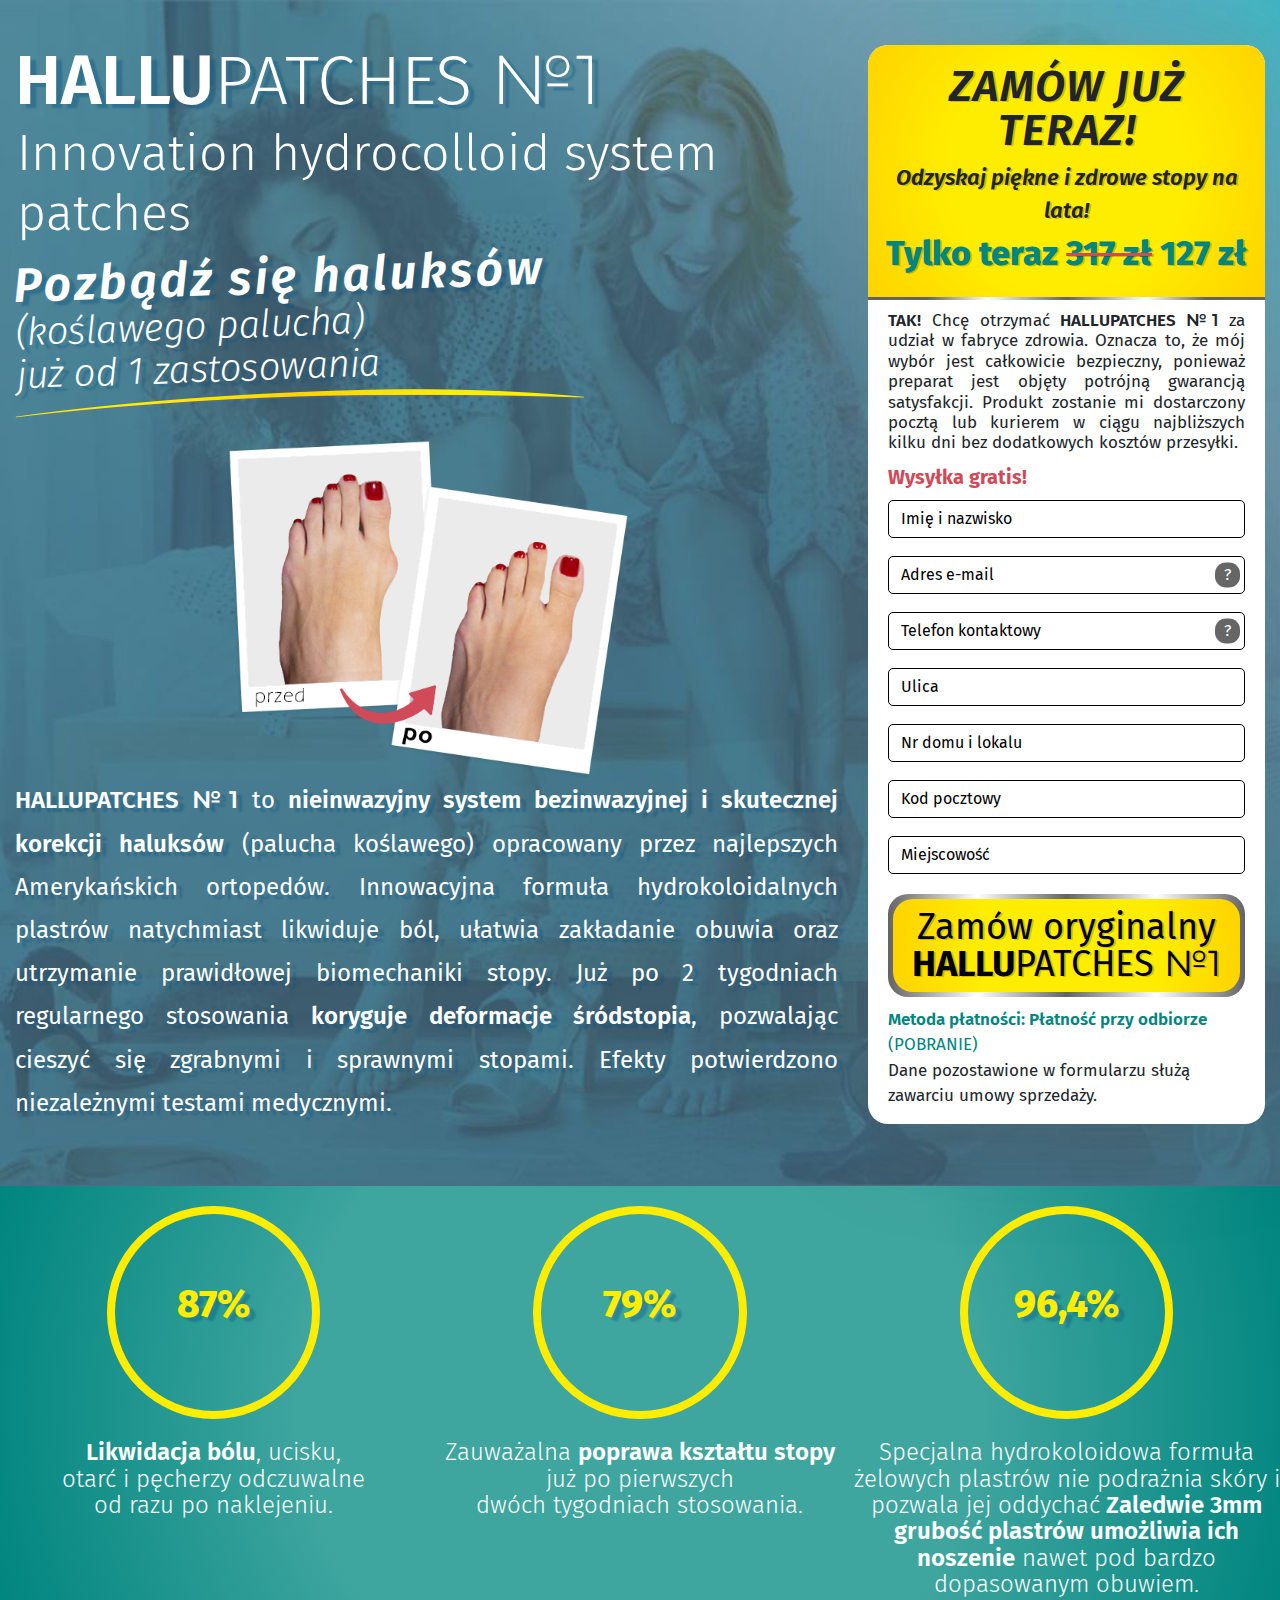
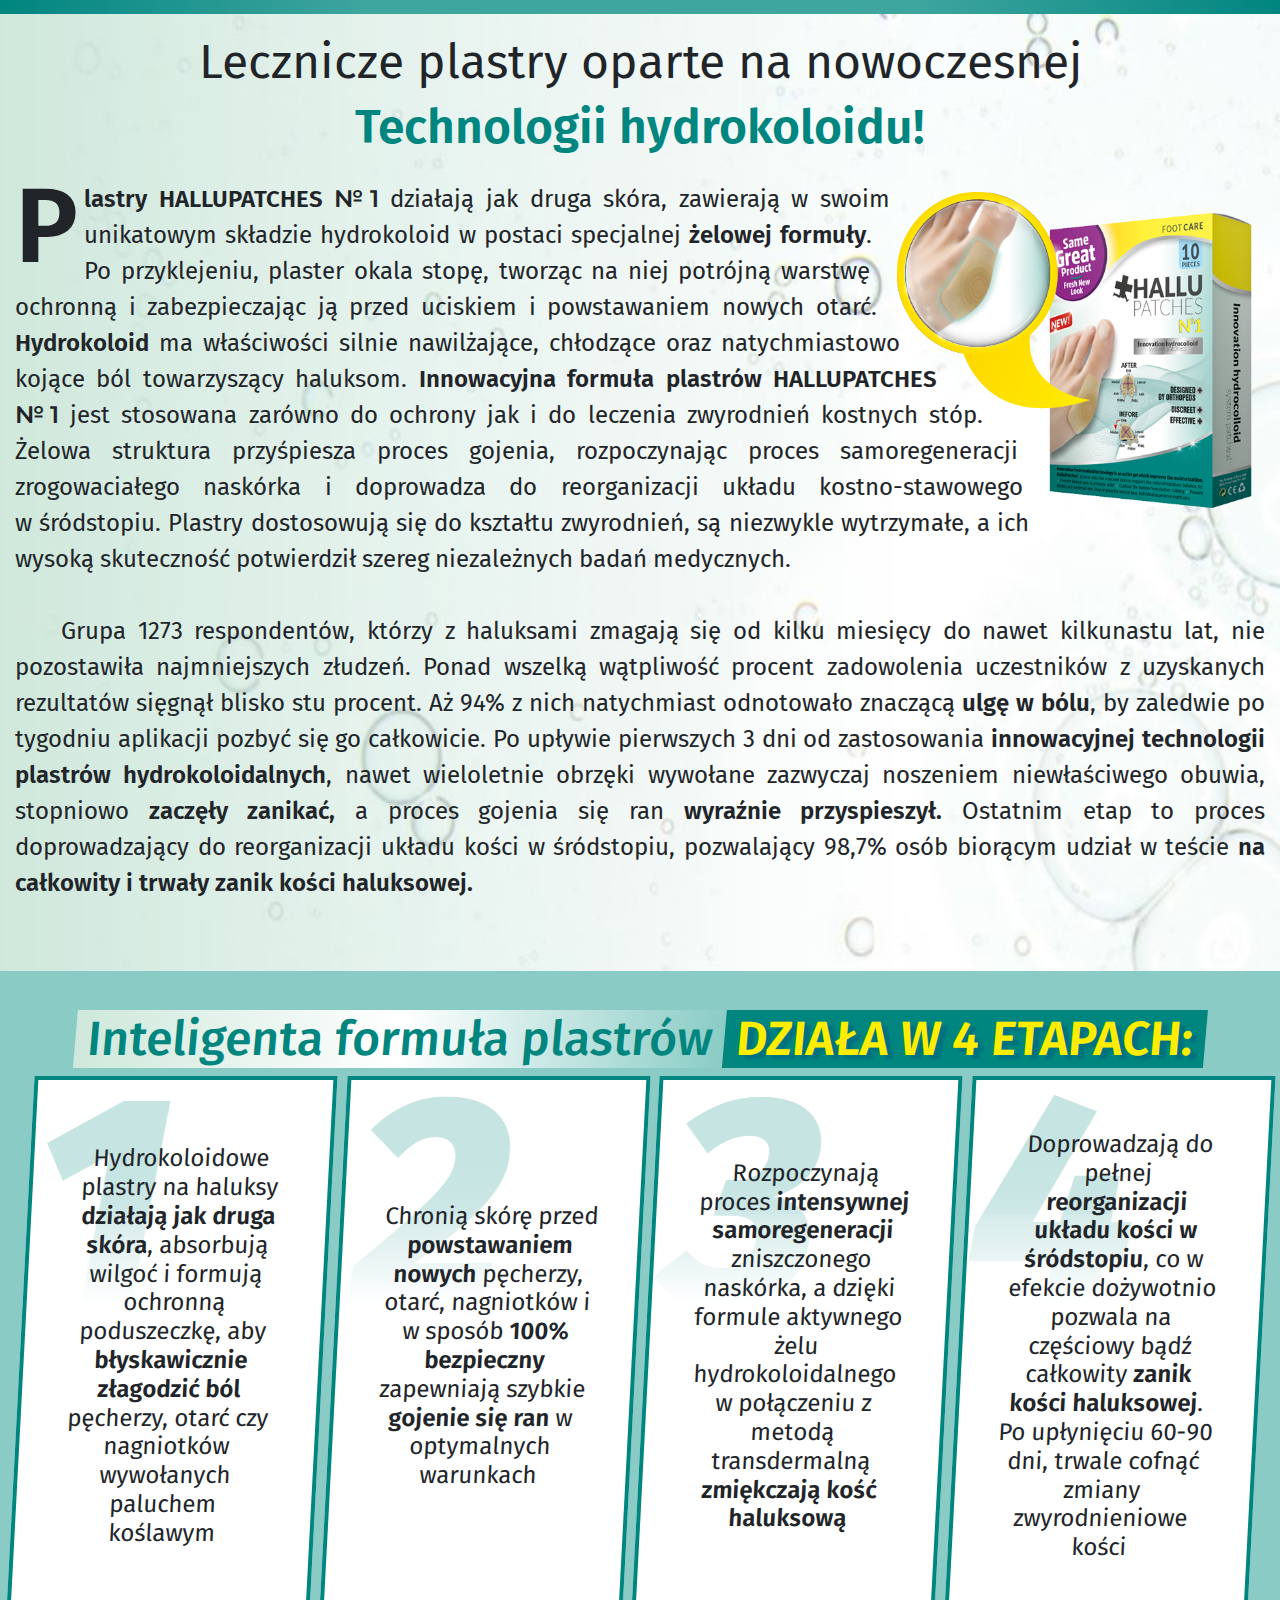
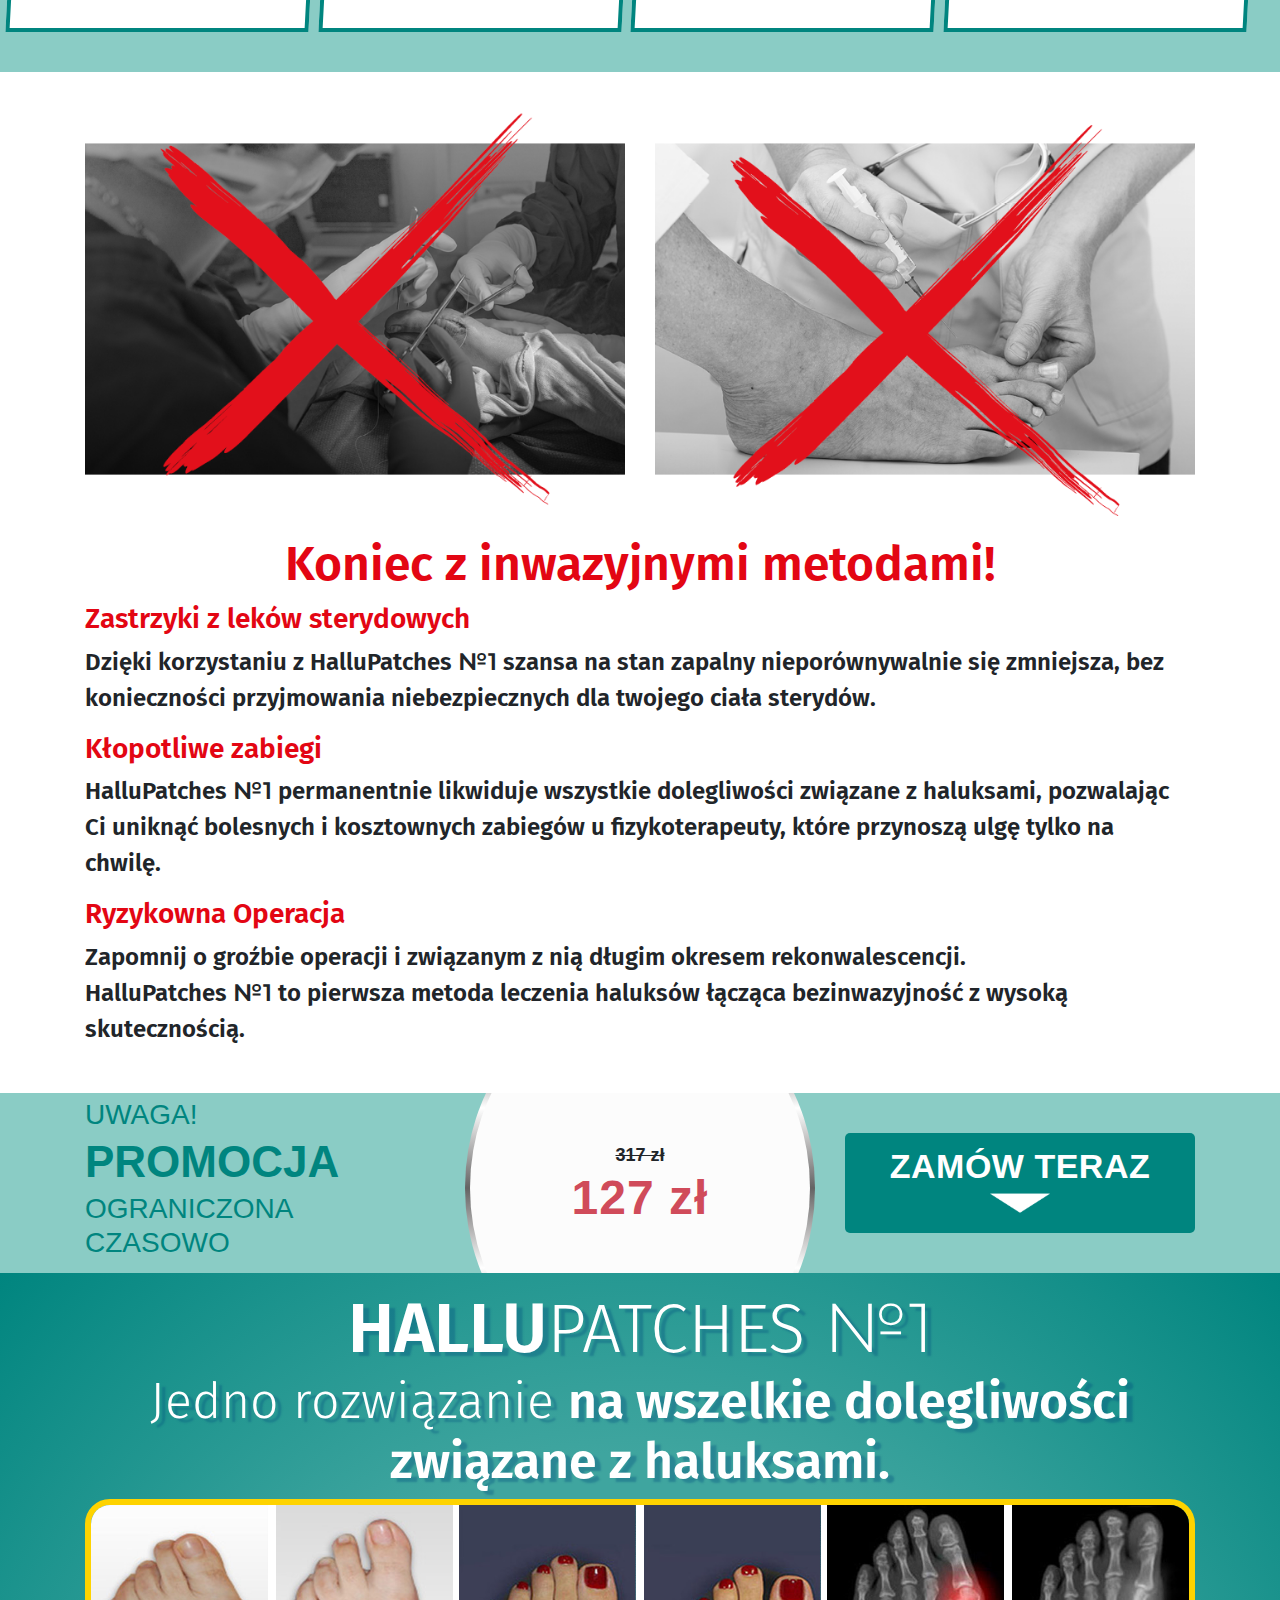
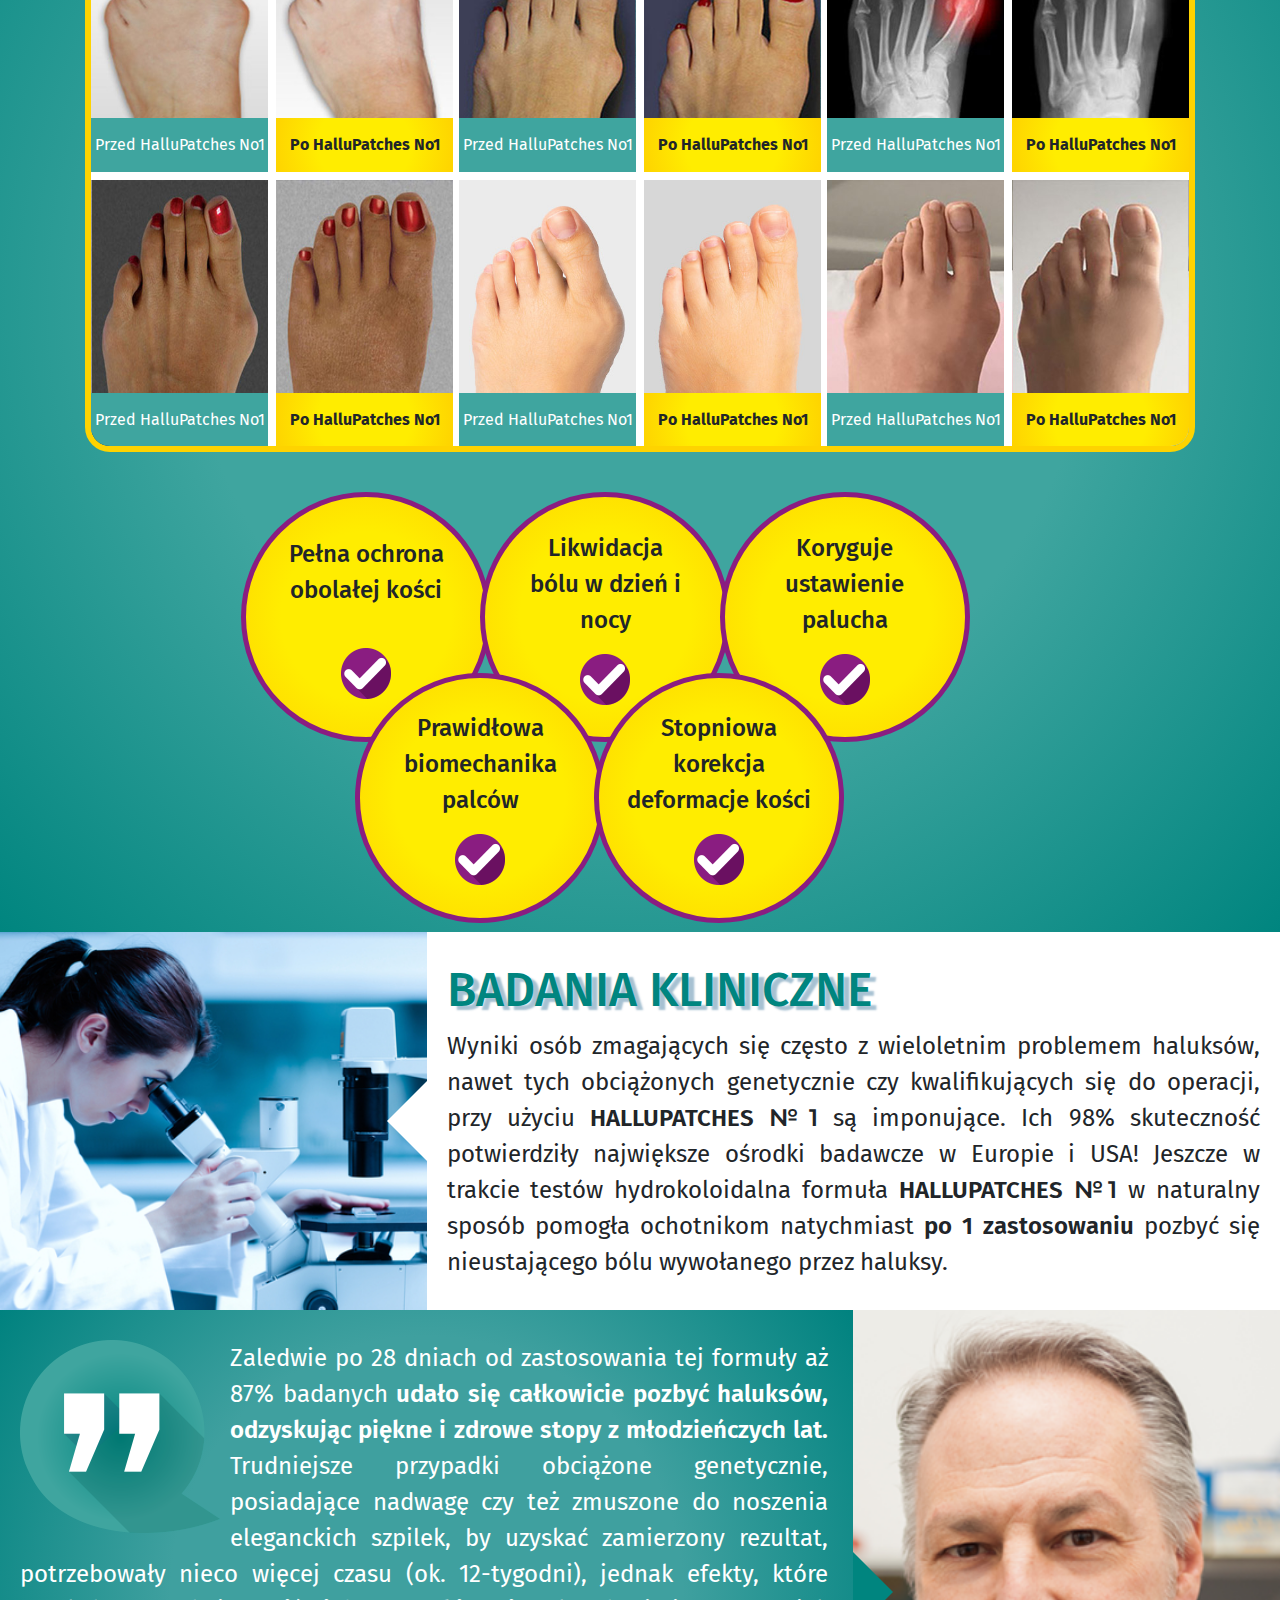
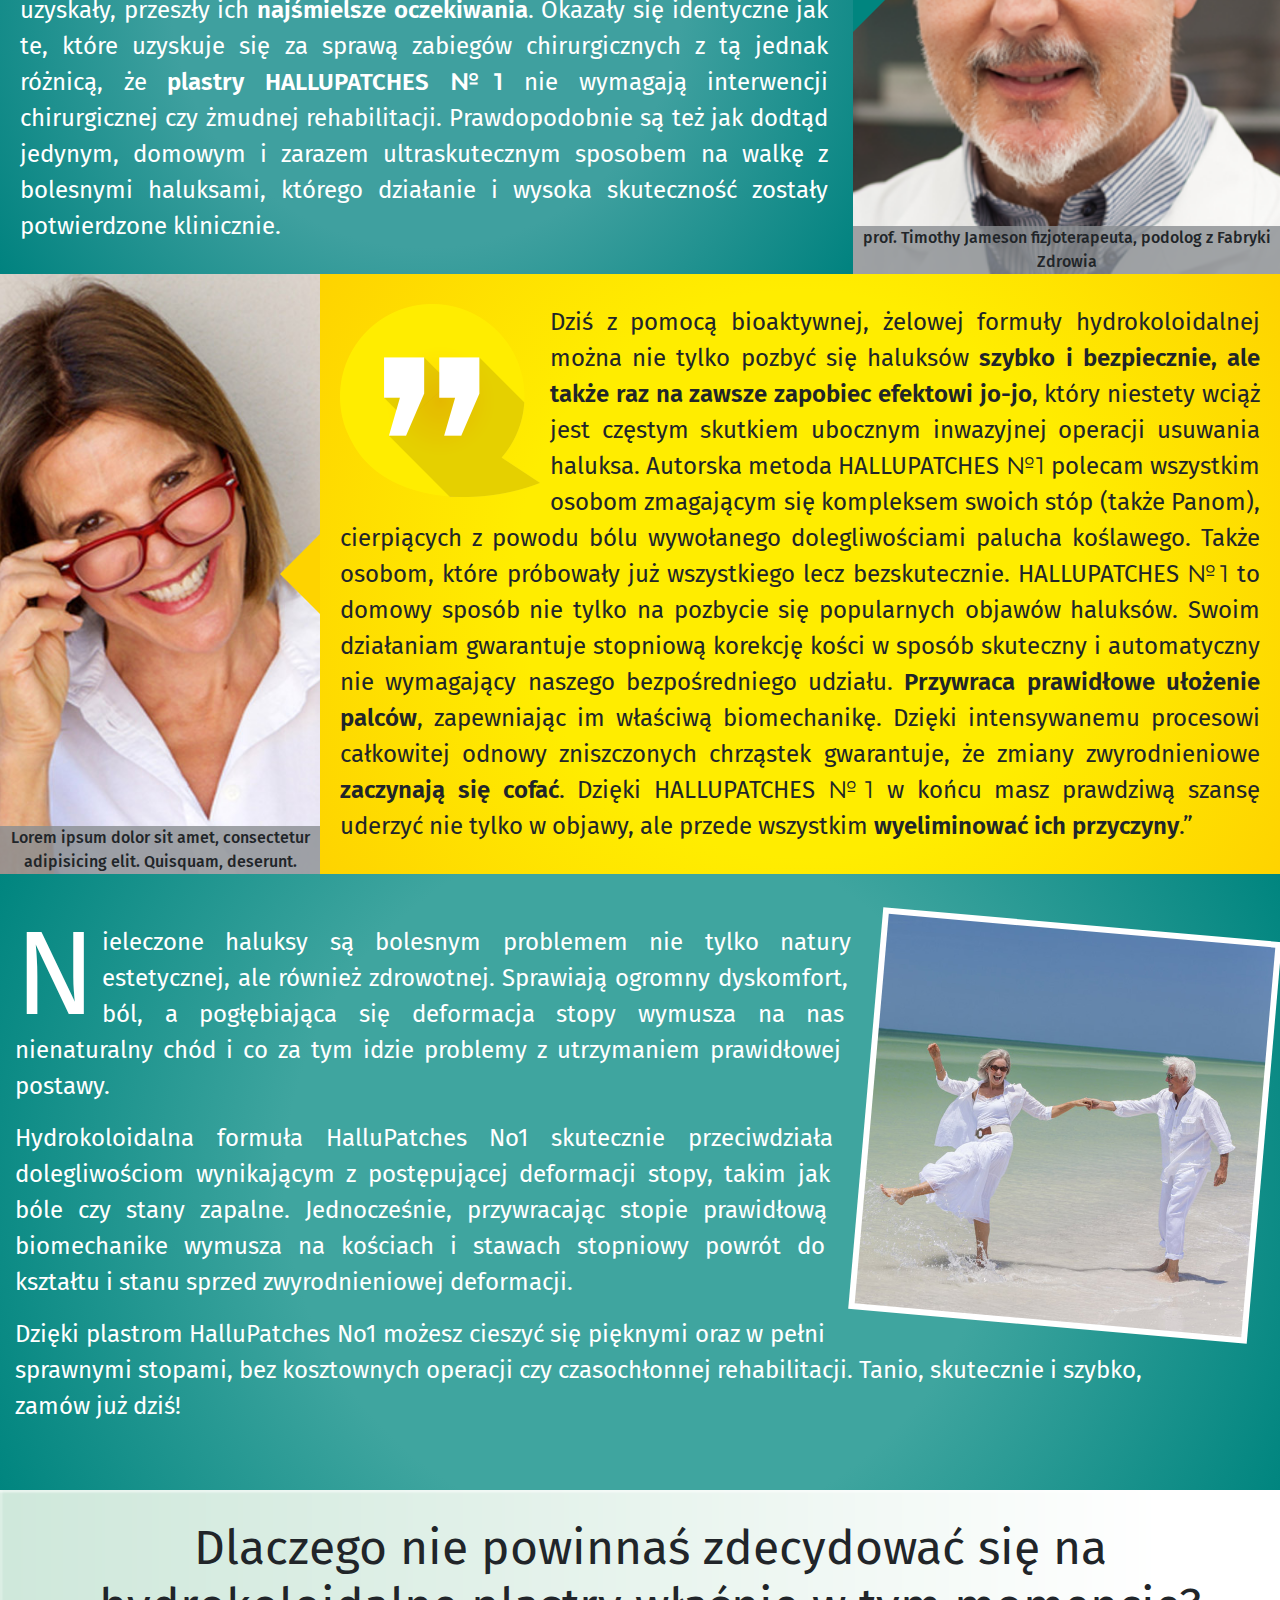
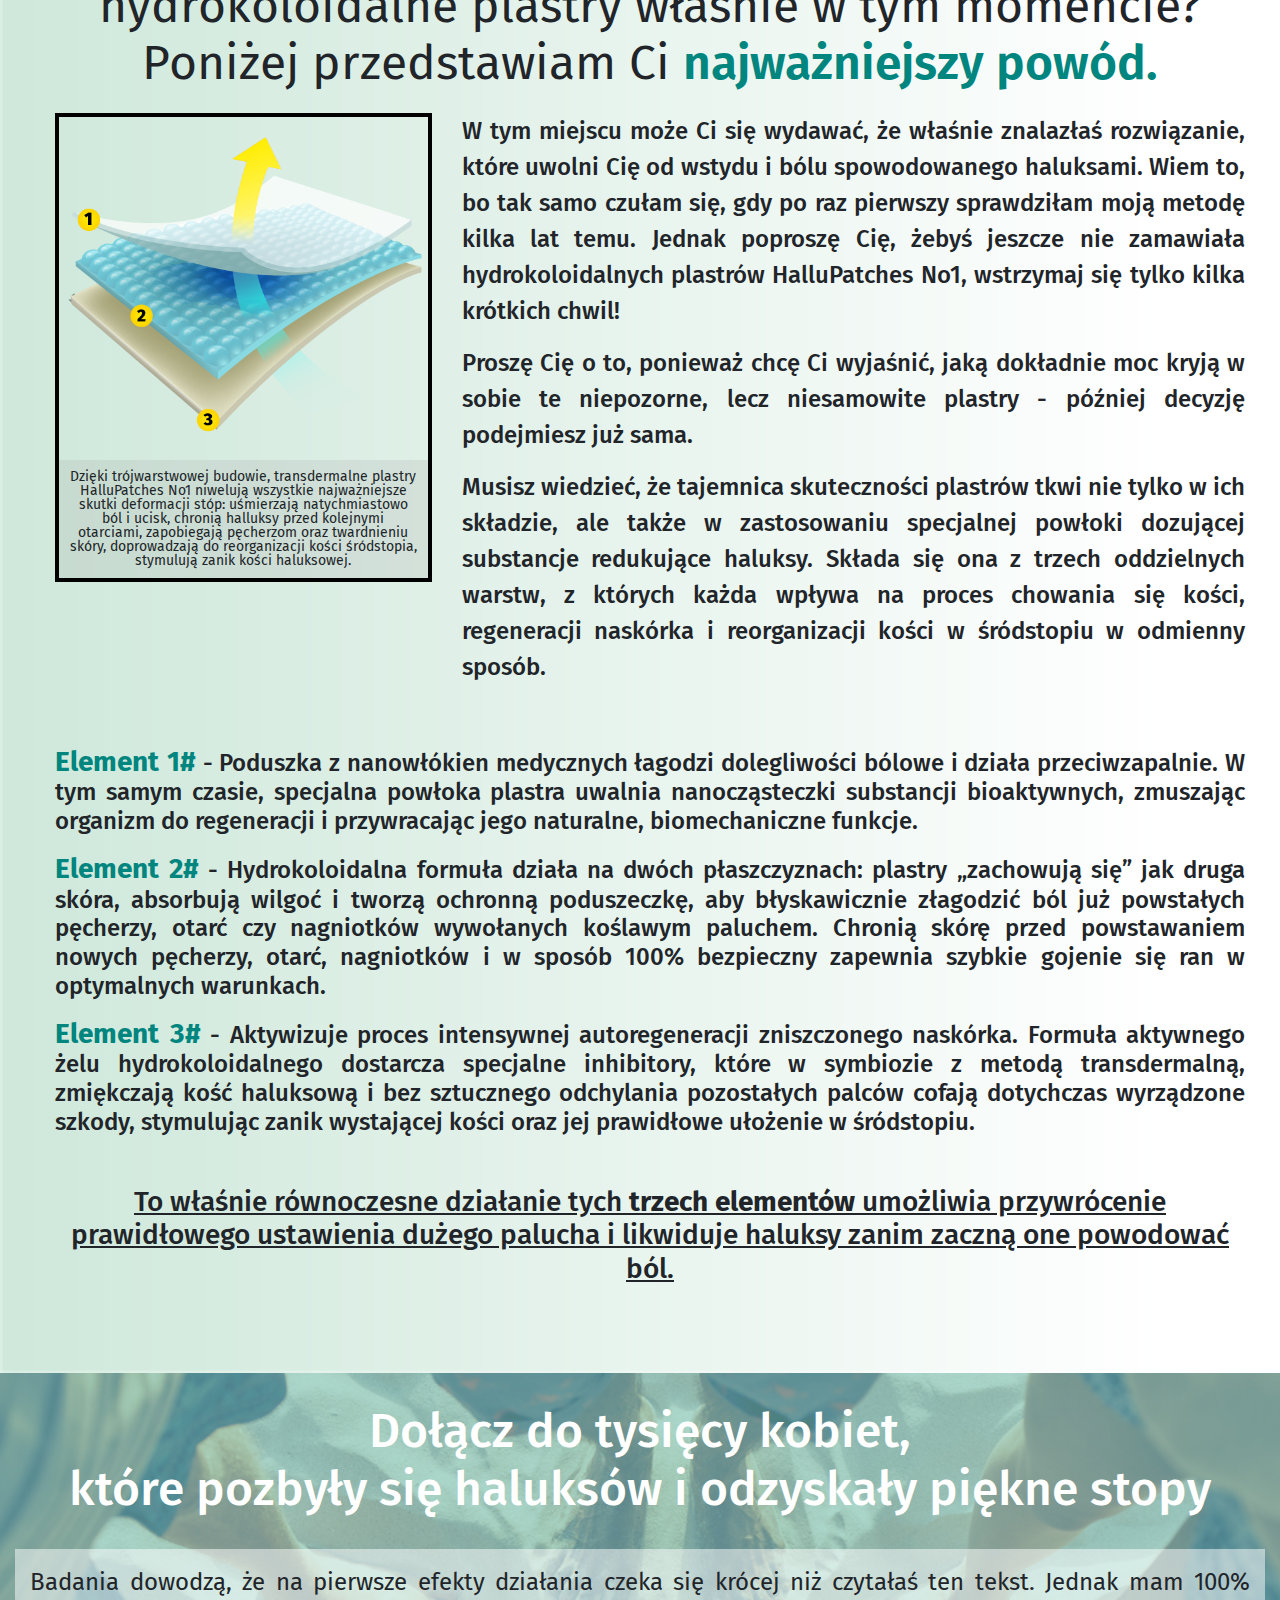
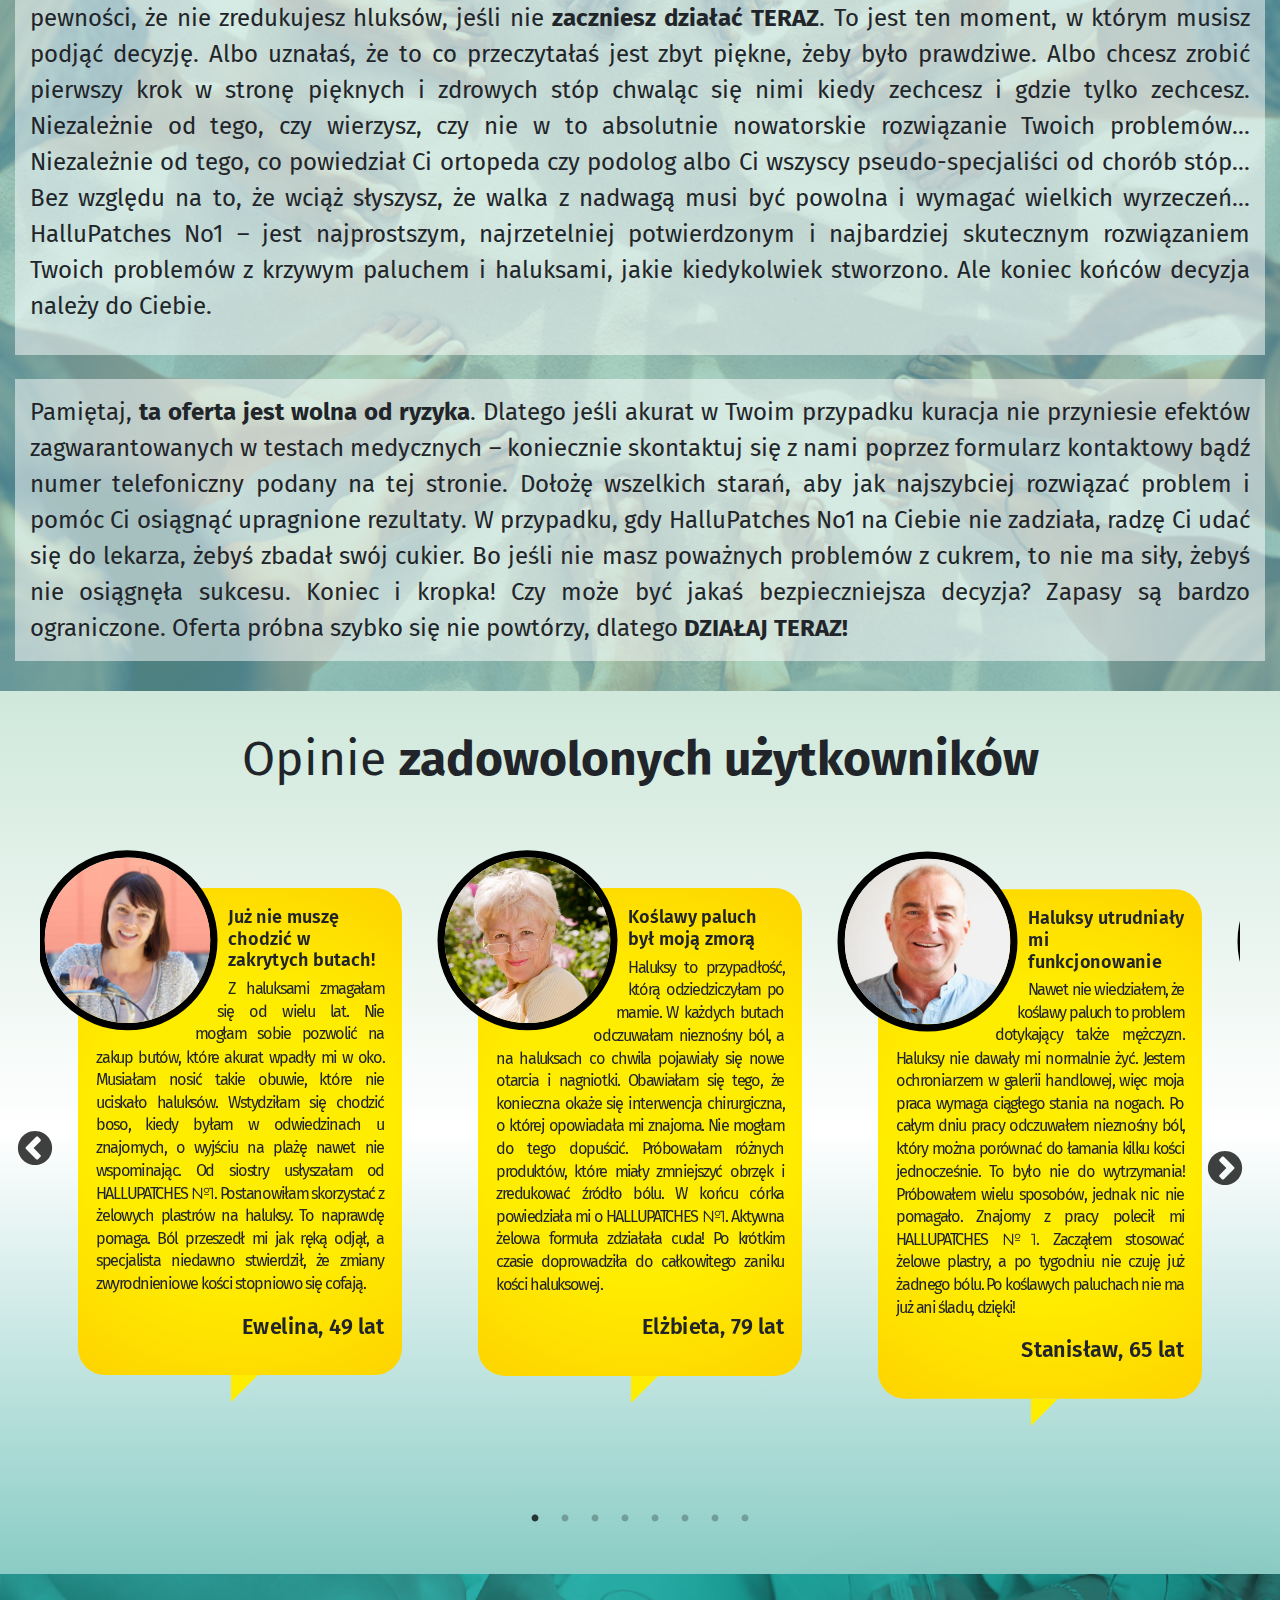
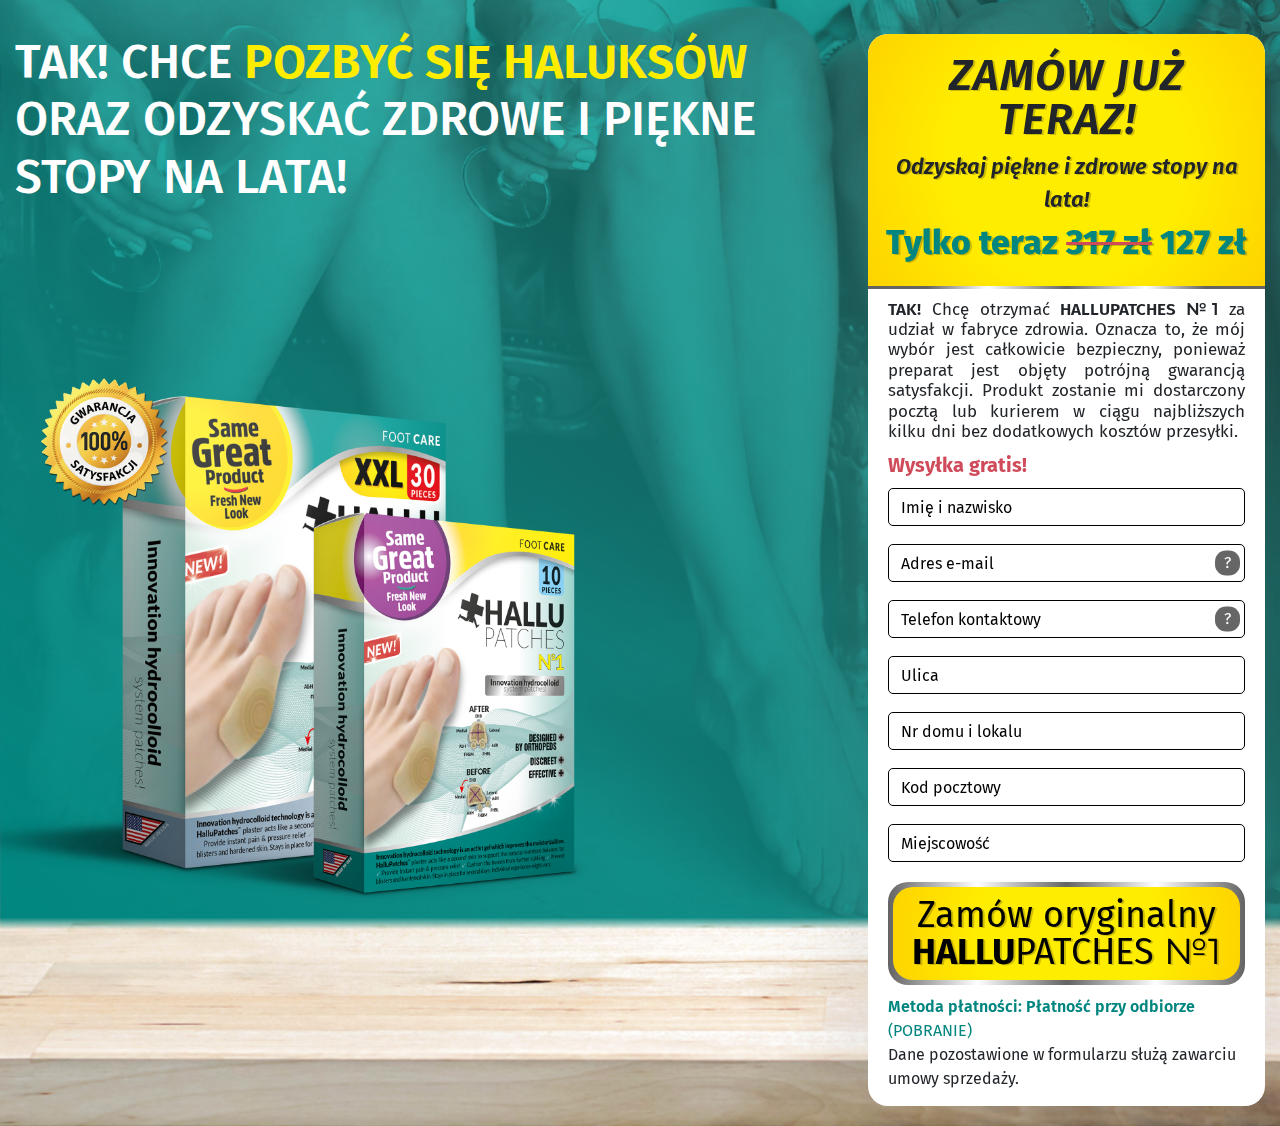
==== commit ea6f8c64: "major-change" ====
--- a/index.html
+++ b/index.html
@@ -10,7 +10,6 @@
     <link rel="stylesheet" href="https://use.fontawesome.com/releases/v5.7.2/css/all.css" integrity="sha384-fnmOCqbTlWIlj8LyTjo7mOUStjsKC4pOpQbqyi7RrhN7udi9RwhKkMHpvLbHG9Sr" crossorigin="anonymous">
     <link href="https://fonts.googleapis.com/css?family=Fira+Sans:300,300i,400,400i,500,600,800,800i&display=swap" rel="stylesheet">
     <link href="https://fonts.googleapis.com/css?family=Montserrat:400,800&display=swap" rel="stylesheet">
-
     <link rel="stylesheet" href="assets/css/main.css">
     <link rel="stylesheet" href="assets/css/form.css">
     <link rel="stylesheet" href="assets/css/responsive.css">
@@ -19,7 +18,6 @@
 </head>
 
 <body>
-
     <header>
         <div class="container">
             <div class="row">
@@ -38,7 +36,6 @@
                     <p class="white text-justify header-text">
                         <span class="bold">HALLUPATCHES <span class="dif">&#8470;1</span></span> to <span class="bold">nieinwazyjny system bezinwazyjnej i skutecznej korekcji haluksów</span> (palucha koślawego) opracowany przez najlepszych Amerykańskich ortopedów. Innowacyjna formuła hydrokoloidalnych plastrów natychmiast likwiduje ból, ułatwia zakładanie obuwia oraz utrzymanie prawidłowej biomechaniki stopy. Już po 2 tygodniach regularnego stosowania <span class="bold">koryguje deformacje śródstopia</span>, pozwalając cieszyć się zgrabnymi i sprawnymi stopami. Efekty potwierdzono niezależnymi testami medycznymi.
                     </p>
-                    <img class="product-2" src="assets/img/2_foto.png" alt="">
                 </div>
                 <div class="col-lg-4">
                     <form id="shippingForm" action="special-offer.html" class="form" data-toggle="validator">
@@ -87,28 +84,17 @@
                             <label for="city"></label>
                             <input id="orderFormCity" required type="text" name="city" class="form-control" placeholder="Miejscowość">
                         </div>
-
                         <div class="wrap-btn">
-                            <!--  <a href="">
-                                <img src="assets/img/button.png" alt="button" class="butn-img">
-                            </a>-->
                             <button id="orderFormBtn" type="submit" class="btn-order preventPopup">
                                 <span class="btn-text">
                                     Zamów oryginalny <b>HALLU</b>PATCHES <span class="dif">&#8470;1</span>
                                 </span>
                             </button>
                         </div>
-
-
-
                         <span class="form-txt" style="font-size: 17px; color: rgb(0, 133, 127);"><span class="bold">Metoda płatności: Płatność przy odbiorze</span> <br />(POBRANIE)</span>
 
                         <span class="form-txt " style="font-size: 17px;">Dane pozostawione w formularzu służą zawarciu umowy sprzedaży.</span>
-
-
-
                     </form>
-
                 </div>
             </div>
         </div>
@@ -148,20 +134,16 @@
     <section id="merge">
         <section id="about">
             <div class="container">
-                <h2 class="gray text-center">Lecznicze plastry oparte na nowoczesnej </h2>
+                <h2 class="text-center">Lecznicze plastry oparte na nowoczesnej </h2>
                 <h2 class="green text-center mb-4">
                     <span class="bold">Technologii hydrokoloidu!</span>
                 </h2>
-
                 <div class="newspaper gray text-justify">
-                    <img class="d-none d-md-block" src="assets/img/Stopa_z_plastrem_lupa.png" alt="">
-                    <span class="bold">Plastry HALLUPATCHES <span class="dif">&#8470;1</span></span> działają jak druga skóra, zawierają w swoim unikatowym składzie hydrokoloid w postaci specjalnej <span class="bold">żelowej formuły</span>. Po przyklejeniu, plaster okala stopę, tworząc na niej potrójną warstwę ochronną i zabezpieczając ją przed uciskiem i powstawaniem nowych otarć. <span class="bold">Hydrokoloid</span> ma właściwości silnie nawilżające, chłodzące oraz natychmiastowo kojące ból towarzyszący haluksom. <span class="bold">Innowacyjna formuła plastrów HALLUPATCHES <span class="dif">&#8470;1</span></span> jest stosowana zarówno do ochrony jak i do leczenia zwyrodnień kostnych stóp. Żelowa struktura przyśpiesza proces gojenia, rozpoczynając proces samoregeneracji zrogowaciałego naskórka i doprowadza do reorganizacji układu kostno-stawowego w śródstopiu. Plastry dostosowują się do kształtu zwyrodnień, są niezwykle wytrzymałe, a ich wysoką skuteczność potwierdził szereg niezależnych badań medycznych.
-                    <br /><br />
-                    &nbsp;&nbsp;&nbsp;&nbsp;Grupa 1273 respondentów, którzy z haluksami zmagają się od kilku miesięcy do nawet kilkunastu lat, nie pozostawiła najmniejszych złudzeń. Ponad wszelką wątpliwość procent zadowolenia uczestników z uzyskanych rezultatów sięgnął blisko stu procent. Aż 94% z nich natychmiast odnotowało znaczącą <span class="bold">ulgę w bólu</span>, by zaledwie po tygodniu aplikacji pozbyć się go całkowicie. Po upływie pierwszych 3 dni od zastosowania <span class="bold">innowacyjnej technologii plastrów hydrokoloidalnych</span>, nawet wieloletnie obrzęki wywołane zazwyczaj noszeniem niewłaściwego obuwia, stopniowo <span class="bold">zaczęły zanikać,</span> a proces gojenia się ran <span class="bold">wyraźnie przyspieszył.</span> Ostatnim etap to proces doprowadzający do reorganizacji układu kości w śródstopiu, pozwalający 98,7% osób biorącym udział w teście <span class="bold">na całkowity i trwały zanik kości haluksowej.</span>
-
-                </div>
-
-
+                    <p><img class="d-none d-md-block" src="assets/img/Stopa_z_plastrem_lupa.png" alt="">
+                        <span class="bold">Plastry HALLUPATCHES <span class="dif">&#8470;1</span></span> działają jak druga skóra, zawierają w swoim unikatowym składzie hydrokoloid w postaci specjalnej <span class="bold">żelowej formuły</span>. Po przyklejeniu, plaster okala stopę, tworząc na niej potrójną warstwę ochronną i zabezpieczając ją przed uciskiem i powstawaniem nowych otarć. <span class="bold">Hydrokoloid</span> ma właściwości silnie nawilżające, chłodzące oraz natychmiastowo kojące ból towarzyszący haluksom. <span class="bold">Innowacyjna formuła plastrów HALLUPATCHES <span class="dif">&#8470;1</span></span> jest stosowana zarówno do ochrony jak i do leczenia zwyrodnień kostnych stóp. Żelowa struktura przyśpiesza proces gojenia, rozpoczynając proces samoregeneracji zrogowaciałego naskórka i doprowadza do reorganizacji układu kostno-stawowego w śródstopiu. Plastry dostosowują się do kształtu zwyrodnień, są niezwykle wytrzymałe, a ich wysoką skuteczność potwierdził szereg niezależnych badań medycznych.
+                        <br /><br />
+                        &nbsp;&nbsp;&nbsp;&nbsp;Grupa 1273 respondentów, którzy z haluksami zmagają się od kilku miesięcy do nawet kilkunastu lat, nie pozostawiła najmniejszych złudzeń. Ponad wszelką wątpliwość procent zadowolenia uczestników z uzyskanych rezultatów sięgnął blisko stu procent. Aż 94% z nich natychmiast odnotowało znaczącą <span class="bold">ulgę w bólu</span>, by zaledwie po tygodniu aplikacji pozbyć się go całkowicie. Po upływie pierwszych 3 dni od zastosowania <span class="bold">innowacyjnej technologii plastrów hydrokoloidalnych</span>, nawet wieloletnie obrzęki wywołane zazwyczaj noszeniem niewłaściwego obuwia, stopniowo <span class="bold">zaczęły zanikać,</span> a proces gojenia się ran <span class="bold">wyraźnie przyspieszył.</span> Ostatnim etap to proces doprowadzający do reorganizacji układu kości w śródstopiu, pozwalający 98,7% osób biorącym udział w teście <span class="bold">na całkowity i trwały zanik kości haluksowej.</span></p>
+                </div>
             </div>
         </section>
 
@@ -169,21 +151,18 @@
             <div class="container">
                 <div class="row">
                     <div class="slant text-center">
-                        <p>
+                        <h2 class="text-center">
                             <span class="elo">&nbsp;Inteligenta formuła plastrów </span><span class="olo bold">&nbsp;DZIAŁA W 4 ETAPACH:&nbsp;</span>
-                        </p>
+                        </h2>
                     </div>
 
                     <div class="row">
                         <div class="col-xl-3 mb-xl-0 mb-3 cutout-box">
                             <div class="cutout nr1">
-
                                 <p>
                                     Hydrokoloidowe plastry na haluksy <span class="bold">działają jak druga skóra</span>, absorbują wilgoć i formują ochronną poduszeczkę, aby <span class="bold">błyskawicznie złagodzić ból</span> pęcherzy, otarć czy nagniotków wywołanych paluchem koślawym
                                 </p>
-
-                            </div>
-
+                            </div>
                             <img src="assets/img/arrow.png" alt="" class="arrow">
                         </div>
                         <div class="col-xl-3 mb-xl-0 mb-3 cutout-box">
@@ -192,7 +171,6 @@
                                     Chronią skórę przed <span class="bold">powstawaniem nowych</span> pęcherzy, otarć, nagniotków i w sposób <span class="bold">100% bezpieczny</span> zapewniają szybkie <span class="bold">gojenie się ran</span> w optymalnych warunkach
                                 </p>
                             </div>
-
                             <img src="assets/img/arrow.png" alt="" class="arrow">
                         </div>
                         <div class="col-xl-3 mb-xl-0 mb-3 cutout-box">
@@ -209,148 +187,12 @@
                                     Doprowadzają do pełnej <span class="bold">reorganizacji układu kości w śródstopiu</span>, co w efekcie dożywotnio pozwala na częściowy bądź całkowity <span class="bold">zanik kości haluksowej</span>. Po upłynięciu 60-90 dni, trwale cofnąć zmiany zwyrodnieniowe kości
                                 </p>
                             </div>
-
-                        </div>
-
+                        </div>
                     </div>
                 </div>
             </div>
         </section>
     </section>
-
-    <!--<section id="ifListFirst">
-        <div class="container">
-            
-            <h2 class="white">Dlatego, jeśli masz już dość:</h2>
-            <ul>
-                <li>
-                   <b>Zastrzyki z leków sterydowych.</b> 
-Dzięki korzystaniu z Hallu Solution szansa na stan zapalny nieporównywalnie się zmniejsza, bez konieczności przyjmowania niebezpiecznych dla twojego ciała sterydów.
-                </li>
-                <li>
-                  <b> Kłopotliwe zabiegi </b>
-Hallu Solution permanentnie likwiduje wszystkie dolegliwości związane z haluksami, pozwalając Ci uniknąć bolesnych i kosztownych zabiegów u fizykoterapeuty, które przynoszą ulgę tylko na chwilę.
-                </li>
-                <li class="mt-3">
-                    <b>Ryzykowna Operacja</b> 
-Zapomnij o groźbie operacji i związanym z nią długim okresem rekonwalescencji. Hallu Solution to pierwsza metoda leczenia haluksów łącząca bezinwazyjność z wysoką skutecznością.
-                </li>
-            </ul>
-        </div>
-    </section>
-
-    <section id="ifListSecond">
-        <div class="container-fluid">
-            <div class="row">
-                <div class="col-md-6 bg"></div>
-                <div class="col-md-6 pointed">
-                    <h2>Jeśli chcesz uniknąć:</h2>
-                    <ul>
-                        <li>
-                            Nieprzyjemnej i niebezpiecznej operacji, która i tak nie da Ci żadnej gwarancji wyleczenia haluksa,
-                        </li>
-                        <li>
-                            Ciągłego wstydu i braku pewności siebie,
-                        </li>
-                        <li>
-                            Chodzenia w za dużych butach i bycia obiektem kpin ze strony znajomych,
-                        </li>
-                        <li>
-                            Żmudnej rehabilitacji i rekonwalescencji,
-                        </li>
-                        <li>
-                            Chwilowych bądź żadnych rezultatów,
-                        </li>
-                        <li>
-                            Ciągłego stania w kolejkach do specjalistów i nieustannego proszenia się o pomoc.
-                        </li>
-                    </ul>
-                </div>
-            </div>
-        </div>
-    </section>-->
-
-    <!--
-    <section id="hexagon-box">
-        <div class="container">
-            <h2 class="green text-center">
-                Dzięki <span class="bold">HALLU</span>PATCHES &#8470;1
-            </h2>
-            <p class="text-center gray">
-                Autorskiemu rozwiązaniu Amerykańskich biomedyków i specjalnej formule hydrokoloidalnej, możesz <b>w sposób 100% bezpieczny</b>, nie wymagający ingerencji chirurgów, drogich czy niebezpiecznych operacji błyskawicznie oraz z łatwością:
-            </p>
-
-            <div class="box">
-                <div class="row pt-5 px-xl-0 px-5">
-                    <div class="hexagon hex">
-                        <span>
-                            <p>
-                                Skutecznie i wyjątkowo dyskretnie zmniejszyć ucisk na kość haluksową
-                            </p>
-                        </span>
-
-                    </div>
-                    <div class="hexagon hex-2">
-                        <span>
-                            <p>
-                                Natychmiastowo uśmierzyć ból wywołany paluchem koślawym
-                            </p>
-                        </span>
-                    </div>
-                    <div class="hexagon hex-3">
-
-                        <span>
-                            <p>
-                                Ochronić halluksy przed możliwymi otarciami i nagniotkami
-                            </p>
-                        </span>
-
-                    </div>
-                    <div class="hexagon last-hex">
-                        <span>
-                            <p>
-                                Zapobiec powstawaniu nowych pęcherzy i otarć skóry na halluksach
-                            </p>
-                        </span>
-                    </div>
-                </div>
-                <div class="row row-2 px-xl-0 px-5">
-                    <div class="hexagon hex-5">
-                        <span>
-                            <p>
-                                Rozpocząć proces samo-regeneracji naskórka i gojenia się ran wywołanych haluksami
-                            </p>
-                        </span>
-                    </div>
-                    <div class="hexagon hex-6">
-                        <span>
-                            <p>
-                                Doprowadzić do pełnej reorganizacji układu kostno-stawowego śródstopia
-                            </p>
-                        </span>
-                    </div>
-                    <div class="hexagon hex-7">
-                        <span>
-                            <p>
-                                Po upłynięciu 60-90 dni, trwale cofnąć zmiany zwyrodnieniowe kości
-                            </p>
-                        </span>
-                    </div>
-                </div>
-                <div class="row row-3 px-xl-0 px-5">
-
-                    <div class="hexagon hex-8">
-                        <span>
-                            <p>
-                                Bez ingerencji chirurgicznej i formule aktywnego żelu hydrokolidalnego doprowadzić do stopniowego zaniku kości haluksowej
-                            </p>
-                        </span>
-                    </div>
-                </div>
-            </div>
-        </div>
-    </section>
--->
 
     <section id="over">
         <div class="container">
@@ -405,7 +247,8 @@
                     </div>
                 </div>
                 <div class="col-lg-4 right-box"><a class="order-link" href="#order"><button>ZAMÓW TERAZ <br />
-                            <img class="promo-arrow" src="assets/img/WHITE-ARROW.png" alt=""></button></a></div>
+                            <img class="promo-arrow" src="assets/img/WHITE-ARROW.png" alt=""></button></a>
+                </div>
             </div>
         </div>
     </section>
@@ -414,10 +257,6 @@
         <div class="container">
             <h1 class="white text-center"><span class="bold">HALLU</span>PATCHES <span class="dif">&#8470;1</span></h1>
             <h4 class="white text-center">Jedno rozwiązanie <span class="bold">na wszelkie dolegliwości związane z haluksami.</span></h4>
-
-            <!-- <div class="effects-box">
-                <img src="assets/img/stopy.jpg" alt="">
-            </div>-->
 
             <div class="effects-box-2 container">
                 <div class="row">
@@ -526,53 +365,51 @@
                 <div class="circle-box">
                     <div class="circle-2 round-box1">
                         <div>
-                            Pełna ochrona
-                            obolałej kości
+                            <p> Pełna ochrona
+                                obolałej kości</p>
                             <br />
-                            <br />
-                            <img class="mt-2" src="assets/img/check.png" alt="">
+                           
+                            <img src="assets/img/check.png" alt="">
                         </div>
                     </div>
                     <div class="circle-2 round-box2">
                         <div>
-                            Likwidacja
-                            bólu
-                            w dzień i nocy
-                            <br />
-
-                            <img class="mt-2" src="assets/img/check.png" alt="">
+                            <p>Likwidacja
+                                bólu
+                                w dzień i nocy</p>
+                         
+                            <img src="assets/img/check.png" alt="">
                         </div>
                     </div>
                     <div class="circle-2 round-box3">
                         <div>
-                            Koryguje
-                            ustawienie
-                            palucha
-                            <br />
-                            <img class="mt-2" src="assets/img/check.png" alt="">
+                            <p>Koryguje
+                                ustawienie
+                                palucha</p>
+                           
+                            <img src="assets/img/check.png" alt="">
                         </div>
                     </div>
                     <div class="circle-2 round-box4">
                         <div>
-                            Prawidłowa
-                            biomechanika
-                            palcy
-                            <br />
-                            <img class="mt-2" src="assets/img/check.png" alt="">
+                            <p>Prawidłowa
+                                biomechanika
+                                palców</p>
+                           
+                            <img src="assets/img/check.png" alt="">
                         </div>
                     </div>
                     <div class="circle-2 round-box5">
-                        <div class="last">Stopniowa
-                            korekcja
-                            deformacje kości
-                            <br />
-                            <img class="mt-2" src="assets/img/check.png" alt="">
-                        </div>
-                    </div>
-                </div>
-
-            </div>
-
+                        <div class="last">
+                            <p>Stopniowa
+                                korekcja
+                                deformacje kości</p>
+                           
+                            <img src="assets/img/check.png" alt="">
+                        </div>
+                    </div>
+                </div>
+            </div>
         </div>
     </section>
 
@@ -581,17 +418,10 @@
 
     <section id="doctor">
         <div class="container-fluid">
-
-
-            <div class="row">
-                <div class="col-lg-4 bg3 d-lg-block d-none">
-
-                </div>
-
+            <div class="row">
+                <div class="col-lg-4 bg3 d-lg-block d-none"></div>
                 <div class="col-lg-8 pointed-3">
                     <h2 class="green">BADANIA KLINICZNE</h2>
-
-
                     <p class="text-justify">
                         Wyniki osób zmagających się często z wieloletnim problemem haluksów, nawet tych obciążonych genetycznie czy kwalifikujących się do operacji, przy użyciu <span class="bold">HALLUPATCHES <span class="dif">&#8470;1</span></span> są imponujące. Ich 98% skuteczność potwierdziły największe ośrodki badawcze w Europie i USA! Jeszcze w trakcie testów hydrokoloidalna formuła <span class="bold">HALLUPATCHES <span class="dif">&#8470;1</span></span> w naturalny sposób pomogła ochotnikom natychmiast <span class="bold">po 1 zastosowaniu</span> pozbyć się nieustającego bólu wywołanego przez haluksy.
                     </p>
@@ -631,21 +461,17 @@
                         Dziś z pomocą bioaktywnej, żelowej formuły hydrokoloidalnej można
                         nie tylko pozbyć się haluksów <span class="bold">szybko i bezpiecznie, ale także raz na zawsze zapobiec efektowi
                             jo-jo</span>, który niestety wciąż jest częstym skutkiem ubocznym inwazyjnej operacji usuwania haluksa. Autorska metoda
-                        HALLUPATCHES <span class="dif">&#8470;1</span> polecam wszystkim osobom zmagającym się kompleksem swoich stóp (także Panom), cierpiących z powodu bólu wywołanego dolegliwościami palucha koślawego. Także osobom, które próbowały już wszystkiego lecz bezskutecznie. HALLUPATCHES <span class="dif">&#8470;1</span> to domowy sposób nie tylko na pozbycie się popularnych objawów haluksów. Swoim działaniam gwarantuje stopniową korekcję kości w sposób skuteczny i automatyczny nie wymagający naszego bezpośredniego udziału. <span class="bold">Przywraca prawidłowe ułożnie palcy</span>, zapewniając im właściwą biomechanikę. Dzięki intensywanemu procesowi całkowitej odnowy zniszczonych chrząstek gwarantuje, że zmiany zwyrodnieniowe <span class="bold">zaczynają się cofać</span>. Dzięki HALLUPATCHES <span class="dif">&#8470;1</span> w końcu masz prawdziwą szansę uderzyć nie tylko w objawy, ale przede wszystkim <span class="bold">wyeliminować ich przyczyny</span>.”
-
-                    </p>
-                </div>
-
-            </div>
-
-
+                        HALLUPATCHES <span class="dif">&#8470;1</span> polecam wszystkim osobom zmagającym się kompleksem swoich stóp (także Panom), cierpiących z powodu bólu wywołanego dolegliwościami palucha koślawego. Także osobom, które próbowały już wszystkiego lecz bezskutecznie. HALLUPATCHES <span class="dif">&#8470;1</span> to domowy sposób nie tylko na pozbycie się popularnych objawów haluksów. Swoim działaniam gwarantuje stopniową korekcję kości w sposób skuteczny i automatyczny nie wymagający naszego bezpośredniego udziału. <span class="bold">Przywraca prawidłowe ułożenie palców</span>, zapewniając im właściwą biomechanikę. Dzięki intensywanemu procesowi całkowitej odnowy zniszczonych chrząstek gwarantuje, że zmiany zwyrodnieniowe <span class="bold">zaczynają się cofać</span>. Dzięki HALLUPATCHES <span class="dif">&#8470;1</span> w końcu masz prawdziwą szansę uderzyć nie tylko w objawy, ale przede wszystkim <span class="bold">wyeliminować ich przyczyny</span>.”
+                    </p>
+                </div>
+            </div>
         </div>
     </section>
 
     <section id="caution">
         <div class="container">
             <div class="row">
-                <div class="col-12 px-5">
+                <div class="col-12">
                     <div class="couple-box">
                         <img src="assets/img/old-couple.jpg" alt="">
                     </div>
@@ -666,42 +492,39 @@
 
     <section id="construction">
         <div class="container" id="ord">
-
-
-
-
-           <!-- <div id="construction-header"><span class="bold">Najważniejszy powód</span>, czemu powinnaś zdecydować się na <span class="bigger"><span class="bold">HALLU</span>PATCHES <span class="dif">&#8470;1</span></span> <span class="bold">w tym momencie:</span> </div>-->
-
-<div id="construction-header">
-    Dlaczego powinnaś zdecydować się na <b>hydro-koloidalne plastry</b> właśnie w tym momencie? Poniżej przedstawiam Ci najważniejszy powód.
-</div>
-
-
-
- 
-
-            <div id="construction-text">
-                <p>
-                    W tym miejscu może Ci się wydawać, że właśnie znalazłaś rozwiązanie, które uwolni Cię od wstydu i bólu spowodowanego haluksami. Wiem to, bo tak samo czułam się, gdy po raz pierwszy sprawdziłam moją metodę kilka lat temu. Jednak poproszę Cię, żebyś jeszcze nie zamawiała hydrokoloidalnych plastrów HalluPatches No1, wstrzymaj się tylko kilka krótkich chwil!
-                </p>
-                <p>
-                    Proszę Cię o to, ponieważ chcę Ci wyjaśnić, jaką dokładnie moc kryją w sobie te niepozorne, lecz niesamowite plastry - później decyzję podejmiesz już sama.
-                </p>
-                <p>
-                    Musisz wiedzieć, że tajemnica skuteczności plastrów tkwi nie tylko w ich składzie, ale także w zastosowaniu specjalnej powłoki dozującej substancje redukujące haluksy. Składa się ona z trzech oddzielnych warstw, z których każda wpływa na proces chowania się kości, regeneracji naskórka i reorganizacji kości w śródstopiu w odmienny sposób.
-                </p>
-            </div>
-
-         <div class="build-box">
-                <img id="build" src="assets/img/Plaster_BUDOWA-01.png" alt="">
-                <div class="undertext">
-                    Dzięki trójwarstwowej budowie, transdermalne plastry HalluPatches No1 niwelują wszystkie najważniejsze skutki deformacji stóp: uśmierzają natychmiastowo ból i ucisk, chronią halluksy przed kolejnymi otarciami, zapobiegają pęcherzom oraz twardnieniu skóry, doprowadzają do reorganizacji kości śródstopia, stymulują zanik kości haluksowej.
-                </div>
-          </div>
+            <h2 id="construction-header" class="text-center">
+                Dlaczego nie powinnaś zdecydować się na hydrokoloidalne plastry właśnie w tym momencie? Poniżej przedstawiam Ci <span class="bold green">najważniejszy powód.</span>
+            </h2>
+
+            <div class="row">
+                <div class="col-12 col-md-4 mb-4 mb-md-0">
+                    <div class="build-box">
+                       <img id="build" src="assets/img/Plaster_BUDOWA-01.png" alt="">
+                        <div class="undertext">
+                            Dzięki trójwarstwowej budowie, transdermalne plastry HalluPatches No1 niwelują wszystkie najważniejsze skutki deformacji stóp: uśmierzają natychmiastowo ból i ucisk, chronią halluksy przed kolejnymi otarciami, zapobiegają pęcherzom oraz twardnieniu skóry, doprowadzają do reorganizacji kości śródstopia, stymulują zanik kości haluksowej.
+                        </div>
+                    </div>
+                </div>
+
+                <div class="col-12 col-md-8">
+                    <div id="construction-text">
+                    <p>
+                        W tym miejscu może Ci się wydawać, że właśnie znalazłaś rozwiązanie, które uwolni Cię od wstydu i bólu spowodowanego haluksami. Wiem to, bo tak samo czułam się, gdy po raz pierwszy sprawdziłam moją metodę kilka lat temu. Jednak poproszę Cię, żebyś jeszcze nie zamawiała hydrokoloidalnych plastrów HalluPatches No1, wstrzymaj się tylko kilka krótkich chwil!
+                    </p>
+                    <p>
+                        Proszę Cię o to, ponieważ chcę Ci wyjaśnić, jaką dokładnie moc kryją w sobie te niepozorne, lecz niesamowite plastry - później decyzję podejmiesz już sama.
+                    </p>
+                    <p>
+                        Musisz wiedzieć, że tajemnica skuteczności plastrów tkwi nie tylko w ich składzie, ale także w zastosowaniu specjalnej powłoki dozującej substancje redukujące haluksy. Składa się ona z trzech oddzielnych warstw, z których każda wpływa na proces chowania się kości, regeneracji naskórka i reorganizacji kości w śródstopiu w odmienny sposób.
+                    </p>
+                </div>
+                </div>
+
+            </div>
 
             <div id="elements-box">
                 <p>
-                    <span>Element 3#</span> - Poduszka z nanowłókien medycznych łagodzi dolegliwości bólowe i działa przeciwzapalnie. W tym samym czasie, specjalna powłoka plastra uwalnia nanocząsteczki substancji bioaktywnych, zmuszając organizm do regeneracji i przywracając jego naturalne, biomechaniczne funkcje.
+                    <span>Element 1#</span> - Poduszka z nanowłókien medycznych łagodzi dolegliwości bólowe i działa przeciwzapalnie. W tym samym czasie, specjalna powłoka plastra uwalnia nanocząsteczki substancji bioaktywnych, zmuszając organizm do regeneracji i przywracając jego naturalne, biomechaniczne funkcje.
                 </p>
                 <p>
                     <span>Element 2#</span> - Hydrokoloidalna formuła działa na dwóch płaszczyznach:
@@ -710,16 +533,14 @@
 
                 </p>
                 <p>
-                    <span>Element 1#</span> - Aktywizuje proces intensywnej autoregeneracji zniszczonego naskórka. Formuła aktywnego żelu hydrokoloidalnego dostarcza specjalne inhibitory, które w symbiozie z metodą transdermalną, zmiękczają kość haluksową i bez sztucznego odchylania pozostałych palców cofają dotychczas wyrządzone szkody, stymulując zanik wystającej kości oraz jej prawidłowe ułożenie w śródstopiu.
+                    <span>Element 3#</span> - Aktywizuje proces intensywnej autoregeneracji zniszczonego naskórka. Formuła aktywnego żelu hydrokoloidalnego dostarcza specjalne inhibitory, które w symbiozie z metodą transdermalną, zmiękczają kość haluksową i bez sztucznego odchylania pozostałych palców cofają dotychczas wyrządzone szkody, stymulując zanik wystającej kości oraz jej prawidłowe ułożenie w śródstopiu.
                 </p>
             </div>
-            
-            <p class="text-center mt-5 big">
+
+            <h3 class="text-center mt-5">
                 <u>To właśnie równoczesne działanie tych <b>trzech elementów</b> umożliwia przywrócenie prawidłowego ustawienia dużego palucha i likwiduje haluksy zanim zaczną one powodować ból.</u>
-            </p>
-        </div>
-
-
+            </h3>
+        </div>
     </section>
 
     <section id="join">
@@ -729,32 +550,30 @@
                 które pozbyły się haluksów i odzyskały piękne stopy
             </h2>
 
-           <div class="join-text">
+            <div class="join-text">
+                <p>
+                    Badania dowodzą, że na pierwsze efekty działania czeka się krócej niż czytałaś ten tekst. Jednak mam 100% pewności, że nie zredukujesz hluksów, jeśli nie <b>zaczniesz działać TERAZ</b>. To jest ten moment, w którym musisz podjąć decyzję. Albo uznałaś, że to co przeczytałaś jest zbyt piękne, żeby było prawdziwe. Albo chcesz zrobić pierwszy krok w stronę pięknych i zdrowych stóp chwaląc się nimi kiedy zechcesz i gdzie tylko zechcesz.
+
+                    Niezależnie od tego, czy wierzysz, czy nie w to absolutnie nowatorskie rozwiązanie Twoich problemów...
+
+                    Niezależnie od tego, co powiedział Ci ortopeda czy podolog albo Ci wszyscy pseudo-specjaliści od chorób stóp...
+
+                    Bez względu na to, że wciąż słyszysz, że walka z nadwagą musi być powolna i wymagać wielkich wyrzeczeń...
+
+                    HalluPatches No1 – jest najprostszym, najrzetelniej potwierdzonym i najbardziej skutecznym rozwiązaniem Twoich problemów z krzywym paluchem i haluksami, jakie kiedykolwiek stworzono.
+
+                    Ale koniec końców decyzja należy do Ciebie.
+                </p>
+            </div>
+               <div class="join-text mt-4">
                 <p class="mb-0">
-                Badania dowodzą, że na pierwsze efekty działania czeka się krócej niż czytałaś ten tekst. Jednak mam 100% pewności, że nie zredukujesz hluksów, jeśli nie <b>zaczniesz działać TERAZ</b>. To jest ten moment, w którym musisz podjąć decyzję. Albo uznałaś, że to co przeczytałaś jest zbyt piękne, żeby było prawdziwe. Albo chcesz zrobić pierwszy krok w stronę pięknych i zdrowych stóp chwaląc się nimi kiedy zechcesz i gdzie tylko zechcesz.
-                
-                Niezależnie od tego, czy wierzysz, czy nie w to absolutnie nowatorskie rozwiązanie Twoich problemów...
-
-                Niezależnie od tego, co powiedział Ci ortopeda czy podolog albo Ci wszyscy pseudo-specjaliści od chorób stóp...
-
-                Bez względu na to, że wciąż słyszysz, że walka z nadwagą musi być powolna i wymagać wielkich wyrzeczeń...
-
-                HalluPatches No1 – jest najprostszym, najrzetelniej potwierdzonym i najbardziej skutecznym rozwiązaniem Twoich problemów z krzywym paluchem i haluksami, jakie kiedykolwiek stworzono.
-
-                Ale koniec końców decyzja należy do Ciebie.
-            </p>
-            
-           </div>
-           
-           <div class="join-text mt-3">
-               <p class="mb-0">
-                Pamiętaj, <b>ta oferta jest wolna od ryzyka</b>. Dlatego jeśli akurat w Twoim przypadku kuracja nie przyniesie efektów zagwarantowanych w testach medycznych – koniecznie skontaktuj się z nami poprzez formularz kontaktowy bądź numer telefoniczny podany na tej stronie. Dołożę wszelkich starań, aby jak najszybciej rozwiązać problem i pomóc Ci osiągnąć upragnione rezultaty.
-
-                W przypadku, gdy HalluPatches No1 na Ciebie nie zadziała, radzę Ci udać się do lekarza, żebyś zbadał swój cukier. Bo jeśli nie masz poważnych problemów z cukrem, to nie ma siły, żebyś nie osiągnęła sukcesu. Koniec i kropka!
-
-                Czy może być jakaś bezpieczniejsza decyzja? Zapasy są bardzo ograniczone. Oferta próbna szybko się nie powtórzy, dlatego <b>DZIAŁAJ TERAZ!</b>
-            </p>
-           </div>
+                    Pamiętaj, <b>ta oferta jest wolna od ryzyka</b>. Dlatego jeśli akurat w Twoim przypadku kuracja nie przyniesie efektów zagwarantowanych w testach medycznych – koniecznie skontaktuj się z nami poprzez formularz kontaktowy bądź numer telefoniczny podany na tej stronie. Dołożę wszelkich starań, aby jak najszybciej rozwiązać problem i pomóc Ci osiągnąć upragnione rezultaty.
+
+                    W przypadku, gdy HalluPatches No1 na Ciebie nie zadziała, radzę Ci udać się do lekarza, żebyś zbadał swój cukier. Bo jeśli nie masz poważnych problemów z cukrem, to nie ma siły, żebyś nie osiągnęła sukcesu. Koniec i kropka!
+
+                    Czy może być jakaś bezpieczniejsza decyzja? Zapasy są bardzo ograniczone. Oferta próbna szybko się nie powtórzy, dlatego <b>DZIAŁAJ TERAZ!</b>
+                </p>
+            </div>
         </div>
     </section>
 
@@ -835,10 +654,7 @@
                         <div class="text-bubble">
                             <div class="elem"></div>
                             <h3><span class="bold">Teraz lubię swoje stopy!</span></h3>
-
                             <img class="cus" src="assets/img/customers/customer-4.jpg" alt="">
-
-
                             <p class="first">
                                 Kocham buty na wysokich obcasach, mogłabym zakładać je na każdą okazję. Niestety, zawsze wybieram fasony z wąskimi noskami, które niezbyt dobrze wpłynęły na wygląd moich stóp. Od ciągłego chodzenia w takim obuwiu nabawiłam się haluksów. Koślawe paluchy nie pozwalały mi już na zakładanie ukochanych szpilek. Nie chciałam z nich rezygnować, ale ból był coraz bardziej dokuczliwy. Od przyjaciółki usłyszałam o HALLUPATCHES <span class="dif">&#8470;1</span>, żelowej formule, która raz na zawsze miała rozprawić się z haluksami. Lecznicze plastry pomogły mi odzyskać piękne stopy, a ja znowu mogę zakładać ulubione buty.
                             </p>
@@ -846,16 +662,12 @@
                         </div>
                     </div>
                 </div>
-
                 <div>
                     <div class="wrapper">
                         <div class="text-bubble">
                             <div class="elem"></div>
                             <h3><span class="bold">Wstyd? A co to takiego?</span></h3>
-
                             <img class="cus" src="assets/img/customers/customer-5.jpg" alt="">
-
-
                             <p class="first">
                                 Przez wiele lat zmagałam się z koślawym paluchem, czego to ja nie próbowałam, żeby się go pozbyć. Nawet nie chcę liczyć, ile wydałam na te wszystkie ustrojstwa: gumowe ochraniacze, jakieś aparaty korekcyjne, kliny wkładane między palce, szyny…Bolało to tak, że czasami nie mogłam normalnie chodzić, ale się nie poddawałam. Próbowałam wszystkiego, jednak nic nie pomagało. Niedawno trafiłam na żelowe plastry i postanowiłam spróbować. Nie dość, że dopasowują się one do kształtu koślawego palucha, to jeszcze w ogóle ich nie czuć, a w dodatku naprawdę działają. Rewelacja!
                             </p>
@@ -863,17 +675,12 @@
                         </div>
                     </div>
                 </div>
-
-
                 <div>
                     <div class="wrapper">
                         <div class="text-bubble">
                             <div class="elem"></div>
                             <h3><span class="bold">Operacja już nie jest mi potrzebna</span></h3>
-
                             <img class="cus" src="assets/img/customers/customer-6.jpg" alt="">
-
-
                             <p class="first">
                                 Wystraszyłam się, kiedy usłyszałam od lekarza o konieczności przeprowadzenia zabiegu. Będziemy musieli wyciąć klin kostny, droga pani – powiedział mi lekarz. Nie za bardzo wiedziałam, co do mnie mówił, ale domyśliłam się, że to nic przyjemnego i tak szybko nie będę mogła normalnie chodzić. Nie chciałam dopuścić do tego, żeby ktoś mi łamał kości! W zeszłą niedzielę odwiedził mnie syn i przyniósł mi żelowe plastry na haluksy. Jakoś nie wierzyłam, że pomogą, ale nic nie miałam do stracenia. Jakież było moje zdziwienie, kiedy po krótkim czasie kość haluksowa po prostu zniknęła. Dziękuję!
                             </p>
@@ -881,16 +688,12 @@
                         </div>
                     </div>
                 </div>
-
                 <div>
                     <div class="wrapper">
                         <div class="text-bubble">
                             <div class="elem"></div>
                             <h3><span class="bold">Odzyskałam zdrowe stopy</span></h3>
-
                             <img class="cus" src="assets/img/customers/customer-7.jpg" alt="">
-
-
                             <p class="first">
                                 Nigdy nie odmawiałam sobie jedzenia, nocne przekąski były dla mnie normą. Niezdrowe odżywianie doprowadziło do sporej nadwagi, a na jednej ze stóp pojawił się bolesny haluks. Zrozpaczona, wybrałam się do specjalisty, który na wstępie zaznaczył, że kilka kilogramów to ja powinnam zrzucić. Przyznaję, miał rację, ale nie po to do niego przyszłam, miałam przecież lustro i widziałam, że na brzuchu robi się coraz większa oponka. W drodze do domu spotkałam sąsiadkę, która wspomniała mi coś o jakichś żelowych plastrach na haluksy. Szybko je zamówiłam i nie musiałam długo czekać na efekty. Wreszcie mogę normalnie chodzić i w ogóle nie czuję bólu.
                             </p>
@@ -898,15 +701,12 @@
                         </div>
                     </div>
                 </div>
-
                 <div>
                     <div class="wrapper">
                         <div class="text-bubble">
                             <div class="elem"></div>
                             <h3><span class="bold">Wygrałem walkę z haluksami!</span></h3>
-
                             <img class="cus" src="assets/img/customers/customer-8.jpg" alt="">
-
                             <p class="first">
                                 Kiedy byłem mały, zdiagnozowano u mnie płaskostopie. Nigdy się jakoś tym specjalnie nie przejmowałem, dopóki na stopie nie pojawił się uciążliwy haluks. Nawet nie wiedziałem, że płaskostopie może być przyczyną powstania koślawego palucha, a jednak…Zacząłem szukać jakiegoś rozwiązania, jednak nic nie było skuteczne. Separatory, korektory i inne „dobrodziejstwa” to tylko wyrzucanie pieniędzy w błoto. Byłem wściekły, kiedy na kolejne ustrojstwo przepuściłem pół wypłaty, a efekty były zerowe. Od brata usłyszałem o HALLUPATCHES <span class="dif">&#8470;1</span>. – plastrach na haluksy. Już po 1 zastosowaniu poczułem ogromną różnicę, a ból przeszedł jak ręką odjął.
                             </p>
@@ -918,16 +718,13 @@
         </div>
     </section>
 
-
-
     <footer id="order">
         <div class="container">
             <div class="row">
                 <div class="col-xl-8">
-                    <h1>
+                    <h2>
                         <span class="bold">TAK!</span> <span class="thin"> CHCE <span class="yellow"><span class="bold">POZBYĆ SIĘ HALUKSÓW</span></span> ORAZ ODZYSKAĆ ZDROWE I PIĘKNE <br />STOPY NA LATA!</span>
-                    </h1>
-
+                    </h2>
                     <img src="assets/img/product-box-mockup-v3.png" alt="">
                 </div>
                 <div class="col-xl-4">
@@ -979,9 +776,6 @@
                         </div>
 
                         <div class="wrap-btn">
-                            <!--  <a href="">
-                                <img src="assets/img/button.png" alt="button" class="butn-img">
-                            </a>-->
                             <button id="orderFormBtn" type="submit" class="btn-order preventPopup">
                                 <span class="btn-text">
                                     Zamów oryginalny <b>HALLU</b>PATCHES <span class="dif">&#8470;1</span>
@@ -989,21 +783,14 @@
                             </button>
                         </div>
 
-
-
                         <span class="form-txt" style="font-size: 16px; color: rgb(0, 133, 127);"><span class="bold">Metoda płatności: Płatność przy odbiorze</span> <br />(POBRANIE)</span>
 
                         <span class="form-txt " style="font-size: 16px;">Dane pozostawione w formularzu służą zawarciu umowy sprzedaży.</span>
-
-
-
                     </form>
-
                 </div>
             </div>
         </div>
     </footer>
-
 
     <!--POP UP-->
     <div id="exitpopup-modal">
@@ -1015,41 +802,26 @@
                         <div class="exitpopup-left col-4">
                             <p class="text-center">&nbsp;Przez najbliższe:</p>
                             <div id="clockdiv" class="col-12">
-
                                 <div>
                                     <span class="hours"></span>
-
                                 </div>
                                 <div>
                                     <span class="minutes"></span>
-
                                 </div>
                                 <div>
                                     <span class="seconds"></span>
-
-                                </div>
-                            </div>
-
+                                </div>
+                            </div>
                             <p class="price">
                                 <s>317zł</s> 127zł
                             </p>
-
                             <img src="assets/img/product-box-mockup.png" alt="">
                         </div>
-
                         <div class="exitpopup-right col-8">
                             <div class="exitpopup__header">
                                 <div class="first">Jeszcze lepsza okazja</div>
-                                <!-- <div class="second">
-                                    <span>La speciale</span> <span class="blue">ginocchiera magnetica</span> </div>-->
-                            </div>
-                            <!--<div class="exitpopup__price">
-                                <div>87 zł</div>
-                                <div><s>117 zł</s></div>
-                            </div>-->
-                            <div class="exitpopup__desc"><span class="bold">HALLU</span>PATCHES <span class="dif">&#8470;1</span> o 2x wyższym stężeniu składników aktywnych!
-
-                                Zamów dzisiaj i oszczędź dodatkowe pieniadze, otrzymaj darmową wysyłkę i gwarancję satysfakcji. PROMOCJA za chwilę przepadnie!</div>
+                            </div>
+                            <div class="exitpopup__desc"><span class="bold">HALLU</span>PATCHES <span class="dif">&#8470;1</span> o 2x wyższym stężeniu składników aktywnych! Zamów dzisiaj i oszczędź dodatkowe pieniadze, otrzymaj darmową wysyłkę i gwarancję satysfakcji. PROMOCJA za chwilę przepadnie!</div>
                             <form class="form-2 exitpopup__form" id="newsletter-form" action="thanks.html">
                                 <div class="row">
                                     <div class="col">
@@ -1064,13 +836,12 @@
                                 <button type="submit" class="submit-btn form__submit"><span>Zamów</span></button>
                             </form>
                         </div>
-
                     </div>
                 </div>
 
                 <div class="actions__cancel" onclick="javascript:jQuery('div#superpromotion').hide(); jQuery('#exitpopup-modal').hide();">
-                    <button title="Close (Esc)" type="button" class="mfp-close">×</button> </div>
-
+                    <button title="Close (Esc)" type="button" class="mfp-close">×</button>
+                </div>
             </div>
         </div>
     </div>
--- a/assets/css/main.css
+++ b/assets/css/main.css
@@ -10,9 +10,6 @@
 
 .yellow {
   color: #ffed00; }
-
-.gray {
-  color: black; }
 
 .green {
   color: #00857f; }
@@ -41,8 +38,6 @@
       font-weight: 500; }
   header h4 {
     font-weight: 300;
-    /*background: rgb(100, 99, 99);
-    background: linear-gradient(90deg, rgba(100, 99, 99, 1) 15%, rgba(255, 255, 255, 1) 30%, rgba(100, 99, 99, 1) 50%, rgba(255, 255, 255, 1) 70%, rgba(100, 99, 99, 1) 85%);*/
     border-radius: 10px;
     margin-left: 2px;
     color: white; }
@@ -61,10 +56,6 @@
   header .yellow-line {
     margin-bottom: 20px;
     max-width: 100%; }
-  header .product {
-    width: 49%;
-    margin-top: -9%;
-    margin-right: -8%; }
   header .header-text {
     text-shadow: 6px 4px 2px rgba(0, 78, 127, 0.35); }
 
@@ -93,7 +84,6 @@
         font-weight: 800;
         color: #ffed00; }
     #effectiveness .container p:not(.circle-text) {
-      font-size: 20px;
       font-weight: 300;
       line-height: 1.1;
       color: white; }
@@ -111,9 +101,6 @@
     #about .container h2 {
       font-weight: 400; }
     #about .container .newspaper {
-      /*column-count: 2;
-      column-gap: 40px;
-      column-rule: 1px solid lightblue;*/
       margin-bottom: 20px; }
       #about .container .newspaper img {
         shape-outside: polygon(100% 0%, 100% 100%, 41% 100%, 37% 71%, 15% 51%, 5% 39%, 0% 28%, 1% 16%, 7% 8%, 23% 0%);
@@ -128,19 +115,20 @@
       margin-right: 6px; }
 
 #stages {
-  /* background: linear-gradient(90deg, rgba(0, 133, 127, 0.5) 0%, rgba(0, 133, 127, 0) 100%);*/
   background-color: #8accc5;
   padding: 40px 0; }
   #stages .container {
     max-width: 1300px; }
   #stages .slant {
     -webkit-transform: skew(-5deg, 0);
-            transform: skew(-5deg, 0); }
-    #stages .slant p .elo {
+            transform: skew(-5deg, 0);
+    display: block;
+    margin: 0 auto; }
+    #stages .slant h2 .elo {
       background: -webkit-gradient(linear, left top, right top, from(#cfe8db), color-stop(50%, white), to(#8accc5));
       background: linear-gradient(90deg, #cfe8db 0%, white 50%, #8accc5 100%);
       color: #00857f; }
-    #stages .slant p .olo {
+    #stages .slant h2 .olo {
       background-color: #00857f;
       text-shadow: 6px 4px 2px rgba(0, 78, 127, 0.35);
       color: #ffed00; }
@@ -169,7 +157,7 @@
       background-color: white;
       background-repeat: no-repeat;
       height: 100%;
-      padding: 50px 32px;
+      padding: 50px 40px;
       text-align: center;
       display: -webkit-box;
       display: -ms-flexbox;
@@ -425,32 +413,25 @@
   padding: 30px 20px 80px 40px;
   background-image: url(../img/Plaster_BUDOWA-BG-01.png);
   background-size: cover; }
-  #construction .big {
-    font-size: 24px; }
+  #construction .container {
+    max-width: 1300px; }
+  #construction h2 {
+    font-weight: 400; }
   #construction .build-box {
-    width: 45%;
-    float: left;
-    background-color: rgba(255, 255, 255, 0.5);
-    margin-right: 20px;
-    border: 4px solid #00857f; }
+    border: 4px solid black; }
     #construction .build-box #build {
-      width: 100%; }
+      width: 100%;
+      margin: 15px 0; }
     #construction .build-box .undertext {
-      font-size: 12px;
+      font-size: 14px;
       background-color: rgba(163, 163, 163, 0.2);
       padding: 10px;
-      text-align: justify;
+      text-align: center;
       line-height: 1; }
   #construction #construction-header {
-    font-size: 36px;
     line-height: 1.2;
     margin-bottom: 20px; }
-    #construction #construction-header .bigger {
-      font-size: 44px;
-      color: #00857f; }
   #construction #construction-text {
-    background-color: rgba(255, 255, 255, 0.5);
-    padding: 15px;
     margin-bottom: 20px; }
   #construction #elements-box {
     margin-top: 40px; }
@@ -461,7 +442,6 @@
         color: #00857f;
         font-weight: bold; }
   #construction p {
-    font-size: 18px;
     font-weight: 500;
     text-align: justify; }
   #construction .patch-box {
@@ -476,66 +456,12 @@
         -ms-flex-pack: center;
             justify-content: center; }
 
-/*
-.list {
-    list-style: none;
-    
-}
-
-.item {
-    display: block;
-    clear: both;
-    counter-increment: list;
-    padding-bottom: 10px;
-    font-size: 1.1rem;
-    line-height: 1.375;
-    position: relative;
-}
-
-.item:before {
-    font-size: 30px;
-    content: counter(list);
-    width: 5rem;
-    height: 5rem;
-    float: left;
-    margin: 0 1.5rem 0.75rem 0;
-    color: #fdfdfd;
-    background: #00827f linear-gradient(to bottom left, #00827f 25%, #FFEDBC);
-    text-shadow: 0 0 2px #00827f;
-    border-radius: 50%;
-    display: inline-flex;
-    align-items: center;
-    justify-content: center;
-    shape-outside: ellipse();
-    z-index: 1;
-}
-
-.item:after {
-    width: 2.5rem;
-    height: 2.5rem;
-    position: absolute;
-    top: 0;
-    left: 40px;
-    content: "";
-    background: #00827f;
-    z-index: -1;
-    border-top-left-radius: 3px;
-    
-}
-
-
-.headline {
-    padding: 0rem 0 0 0;
-    margin: 0 0 1rem 0;
-   font-size: 36px;
-    margin-bottom: 0 !important;
-    color:  #00827f;
-}
-*/
 #join {
   background-image: url(../img/join-bg.jpg);
   background-size: cover;
   padding: 30px 0; }
+  #join .container {
+    max-width: 1300px; }
   #join h2 {
     margin-bottom: 30px;
     color: white; }
@@ -563,18 +489,7 @@
       background: radial-gradient(circle, #ffed00 50%, #fed300 100%);
       border-radius: 30px;
       padding: 20px;
-      height: 100%;
-         /* .first:first-letter {
-         
-     font-size: 40px;
-     float: left;
-     line-height: .8;
-     margin-top: 4px;
-     margin-right: 20px;
-             
-
-         }
-         */ }
+      height: 100%; }
       #opinions .container .text-bubble img {
         display: block;
         width: 200px;
@@ -618,8 +533,7 @@
   #over h3 {
     font-weight: 600; }
   #over p {
-    font-weight: 600;
-    font-size: 18px; }
+    font-weight: 600; }
 
 #effects {
   background: #00857f;
@@ -629,10 +543,8 @@
     font-weight: 300;
     line-height: 1;
     text-shadow: 6px 4px 2px rgba(0, 78, 127, 0.35); }
-  #effects p {
-    font-size: 35px;
+  #effects h4 {
     font-weight: 300;
-    margin-left: 2px;
     color: white;
     text-shadow: 6px 4px 2px rgba(0, 78, 127, 0.35); }
   #effects .effects-box-2 {
@@ -641,13 +553,18 @@
     overflow: hidden; }
     #effects .effects-box-2 .green-box {
       color: white;
+      background-color: #3fa59f; }
+    #effects .effects-box-2 .yellow-box {
+      background: radial-gradient(circle, #ffed00 50%, #fed300 100%);
+      font-weight: bold; }
+    #effects .effects-box-2 .yellow-box,
+    #effects .effects-box-2 .green-box {
       text-align: center;
-      background-color: #3fa59f;
       position: absolute;
       bottom: 0;
       width: 100%;
-      height: 10%;
-      font-size: .7em;
+      height: 20%;
+      font-size: 16px;
       display: -webkit-box;
       display: -ms-flexbox;
       display: flex;
@@ -657,24 +574,6 @@
       -webkit-box-pack: center;
           -ms-flex-pack: center;
               justify-content: center; }
-    #effects .effects-box-2 .yellow-box {
-      text-align: center;
-      background: radial-gradient(circle, #ffed00 50%, #fed300 100%);
-      position: absolute;
-      bottom: 0;
-      width: 100%;
-      height: 10%;
-      font-size: .7em;
-      display: -webkit-box;
-      display: -ms-flexbox;
-      display: flex;
-      -webkit-box-align: center;
-          -ms-flex-align: center;
-              align-items: center;
-      -webkit-box-pack: center;
-          -ms-flex-pack: center;
-              justify-content: center;
-      font-weight: bold; }
     #effects .effects-box-2 .half {
       padding: 0;
       height: 100%; }
@@ -698,27 +597,31 @@
           -ms-flex-align: center;
               align-items: center;
       text-align: center; }
+      #effects .circle-box .circle-2 br {
+        font-size: 24px; }
       #effects .circle-box .circle-2 div {
-        font-size: 24px;
         font-weight: 500;
-        padding: 0 40px 0 40px; }
+        padding: 20px 40px 20px 40px; }
+        #effects .circle-box .circle-2 div p {
+          font-size: 24px; }
       #effects .circle-box .circle-2 div.last {
-        padding: 0 20px; }
+        padding: 20px 20px 20px 20px; }
+  #effects .round-box1,
+  #effects .round-box2,
+  #effects .round-box3,
+  #effects .round-box4,
+  #effects .round-box5 {
+    position: absolute; }
   #effects .round-box1 {
-    z-index: 1;
-    position: absolute; }
+    z-index: 1; }
   #effects .round-box2 {
-    z-index: 2;
-    position: absolute; }
+    z-index: 2; }
   #effects .round-box3 {
-    z-index: 3;
-    position: absolute; }
+    z-index: 3; }
   #effects .round-box4 {
-    z-index: 4;
-    position: absolute; }
+    z-index: 4; }
   #effects .round-box5 {
-    z-index: 5;
-    position: absolute; }
+    z-index: 5; }
 
 #caution {
   background: radial-gradient(circle, #3fa59f 50%, #00857f 100%);
@@ -745,83 +648,9 @@
   background-size: cover; }
   footer .container {
     max-width: 1600px; }
-  footer h1 {
+  footer h2 {
     color: white; }
 
-/*---------HEXAGONS-------------*/
-.row-2 {
-  margin-top: -64px !important; }
-
-.row-3 {
-  margin-top: -64px !important; }
-
-.hexagon {
-  position: relative;
-  width: 280px;
-  height: 161.66px;
-  background-color: #ffed00;
-  margin: 80.83px 0;
-  -webkit-box-shadow: 0 0 20px rgba(0, 0, 0, 0.6);
-          box-shadow: 0 0 20px rgba(0, 0, 0, 0.6); }
-  .hexagon p {
-    text-align: center;
-    position: absolute;
-    top: 50%;
-    -webkit-transform: translate(0, -50%);
-            transform: translate(0, -50%);
-    font-size: 21px;
-    font-weight: 400;
-    padding: 0 12px; }
-
-.hexagon:before,
-.hexagon:after {
-  content: "";
-  position: absolute;
-  z-index: 1;
-  width: 197.99px;
-  height: 197.99px;
-  -webkit-transform: scaleY(0.5774) rotate(-45deg);
-  transform: scaleY(0.5774) rotate(-45deg);
-  background-color: inherit;
-  left: 41.0051px;
-  -webkit-box-shadow: 0 0 20px rgba(0, 0, 0, 0.6);
-          box-shadow: 0 0 20px rgba(0, 0, 0, 0.6); }
-
-.hexagon:before {
-  top: -98.9949px; }
-
-.hexagon:after {
-  bottom: -98.9949px; }
-
-/*cover up extra shadows*/
-.hexagon span {
-  display: block;
-  position: absolute;
-  top: 0px;
-  left: 0;
-  width: 280px;
-  height: 161.6581px;
-  z-index: 2;
-  background-color: inherit;
-  background-image: url(../img/check-big.png);
-  background-size: contain;
-  background-repeat: no-repeat;
-  background-position: center; }
-
-.hexagon {
-  -webkit-transition: all .5s ease-in-out;
-  transition: all .5s ease-in-out; }
-
-.hexagon:hover {
-  z-index: 8;
-  background-color: #00857f;
-  color: white;
-  cursor: pointer; }
-
-.thin {
-  font-weight: 400; }
-
-/*-----------HEXAGONS END---------------*/
 .wrapper {
   padding: 25px 20px; }
 
--- a/assets/css/responsive.css
+++ b/assets/css/responsive.css
@@ -1,4 +1,4 @@
-@media (max-width: 2000px) {
+@media (max-width: 2560px) {
   .slick-current + .slick-slide {
     -webkit-transform: scale(1);
             transform: scale(1); }
@@ -9,32 +9,26 @@
     width: 45%;
     shape-outside: polygon(0% 100%, 0% 0%, 100% 0%, 100% 52%, 85% 52%, 85% 100%); }
 
-  .product-2 {
-    display: none; }
-
   h1 {
     font-size: 120px; }
 
   h2 {
     font-size: 69px; }
 
+  h4 {
+    font-size: 50px; }
+
+  p {
+    font-size: 24px; }
+
+  h3 {
+    font-size: 28px; }
+
+  .btn-text {
+    font-size: 36px; }
+
   .slanted-text {
     margin-top: 50px; }
-
-  h4 {
-    font-size: 50px; }
-
-  #order h1 {
-    font-size: 58px; }
-
-  p {
-    font-size: 23px; }
-
-  .slant p {
-    font-size: 55px; }
-
-  .btn-text {
-    font-size: 36px; }
 
   .couple-box {
     -webkit-transform: rotate(5deg);
@@ -42,18 +36,18 @@
     float: right;
     width: 32%;
     margin-left: 40px;
+    margin-bottom: 10px;
     padding: 6px; }
     .couple-box img {
       width: 100%; }
 
-  .hexagon:hover {
-    -webkit-transform: scale(1.5);
-            transform: scale(1.5); }
-
   header form {
     float: right; }
   header .product {
-    float: right; }
+    float: right;
+    width: 49%;
+    margin-top: -9%;
+    margin-right: -8%; }
   header .header-text {
     padding-right: 44%;
     line-height: 1.8; }
@@ -91,21 +85,6 @@
   #effects .bor-2 {
     border-left: 4px solid white; }
 
-  /* HEAXAGONS */
-  .box {
-    padding-left: 60px; }
-
-  .hex-5 {
-    margin-left: 148px; }
-
-  .hex-2,
-  .hex-3,
-  .hex-6,
-  .hex-7,
-  .last-hex {
-    margin-left: 16px; }
-
-  /*-----HEXAGON END-------*/
   .circle-box {
     height: 300px; }
 
@@ -152,8 +131,7 @@
 
   footer img {
     width: 81%;
-    margin-left: -50px;
-    margin-top: 183px; }
+    margin-left: -50px; }
 
   legend {
     padding: 20px 10px 10px 10px; }
@@ -173,10 +151,12 @@
   #stages {
     padding-left: 30px;
     padding-right: 30px; } }
-@media (max-width: 1280px) {
-  .slick-current + .slick-slide {
-    -webkit-transform: scale(0.9);
-            transform: scale(0.9); }
+@media (max-width: 1440px) {
+  h1 {
+    font-size: 69px; }
+
+  h2 {
+    font-size: 48px; }
 
   .text-bubble h3 {
     font-size: 20px; }
@@ -184,18 +164,11 @@
   .slanted-text {
     margin-top: 0; }
 
-  h1 {
-    font-size: 69px; }
-
-  h2 {
-    font-size: 48px; }
-
-  #order h1 {
-    font-size: 58px; }
-
   header .product {
-    display: none; }
-  header .product-2 {
+    float: none;
+    margin-top: 0;
+    margin-right: 0;
+    width: 49%;
     display: block;
     margin: 0 auto; }
   header .header-text {
@@ -209,14 +182,21 @@
     padding-left: 20px; }
 
   .box {
-    padding-left: 10%; } }
-@media (max-width: 1260px) {
+    padding-left: 10%; }
+
+  footer img {
+    margin-top: 136px; } }
+@media (max-width: 1280px) {
   #stages .cutout:after,
   #stages .cutout-2:after,
   #stages .cutout-2:before,
   #stages .cutout-3:before,
   #stages .arrow {
     display: none; }
+
+  .slick-current + .slick-slide {
+    -webkit-transform: scale(0.9);
+            transform: scale(0.9); }
 
   /* CIRCLE*/
   .circle-box {
@@ -268,9 +248,6 @@
     float: none;
     width: 100%; }
 
-  .product-2 {
-    display: none !important; }
-
   #exitpopup-modal {
     display: none !important; }
 
@@ -301,11 +278,14 @@
       width: 200px;
       margin: 0 auto; }
 
-  #effects .left, #effects .left-pair {
+  #effects .left,
+  #effects .left-pair {
     border-right: 4px solid white; }
-  #effects .right, #effects .right-pair {
+  #effects .right,
+  #effects .right-pair {
     border-left: 4px solid white; }
-  #effects .first-pair, #effects .second-pair {
+  #effects .first-pair,
+  #effects .second-pair {
     border-bottom: 8px solid white; }
   #effects .no-right {
     border-right: 0; }
@@ -394,7 +374,10 @@
   #effects .right:not(.no-bottom) {
     border-left: 4px solid white;
     border-bottom: 8px solid white; }
-  #effects .first-pair, #effects .second-pair, #effects .right-pair, #effects .left-pair {
+  #effects .first-pair,
+  #effects .second-pair,
+  #effects .right-pair,
+  #effects .left-pair {
     border: 0; }
 
   #caution {
@@ -416,28 +399,6 @@
 
   .capital-n {
     margin-top: 30px; }
-
-  #hexagon-box .hex-2 {
-    margin-left: -128px;
-    margin-top: 338px; }
-  #hexagon-box .hex-3 {
-    margin-left: 0;
-    margin-top: 15px; }
-  #hexagon-box .last-hex {
-    margin-left: 147px;
-    margin-top: 15px; }
-  #hexagon-box .hex-5 {
-    margin-left: 0;
-    margin-top: 78px; }
-  #hexagon-box .hex-6 {
-    margin-left: 145px;
-    margin-top: 15px; }
-  #hexagon-box .hex-7 {
-    margin-left: -1px;
-    margin-top: 15px; }
-  #hexagon-box .hex-8 {
-    margin-left: 144px;
-    margin-top: 78px; }
 
   .circle-box {
     height: 610px; }
@@ -546,14 +507,14 @@
   h2 {
     font-size: 24px; }
 
+  h4 {
+    font-size: 24px; }
+
+  p {
+    font-size: 16px; }
+
   #order h1 {
     font-size: 26px; }
-
-  h4 {
-    font-size: 24px; }
-
-  p {
-    font-size: 16px; }
 
   #effectiveness {
     padding: 20px 0; } }
@@ -562,10 +523,7 @@
     margin-left: -40px; } }
 @media (max-width: 408px) {
   .box {
-    margin-left: -80px; }
-
-  .slant p {
-    font-size: 35px; } }
+    margin-left: -80px; } }
 @media (max-width: 320px) {
   .box {
     margin-top: -182px;
